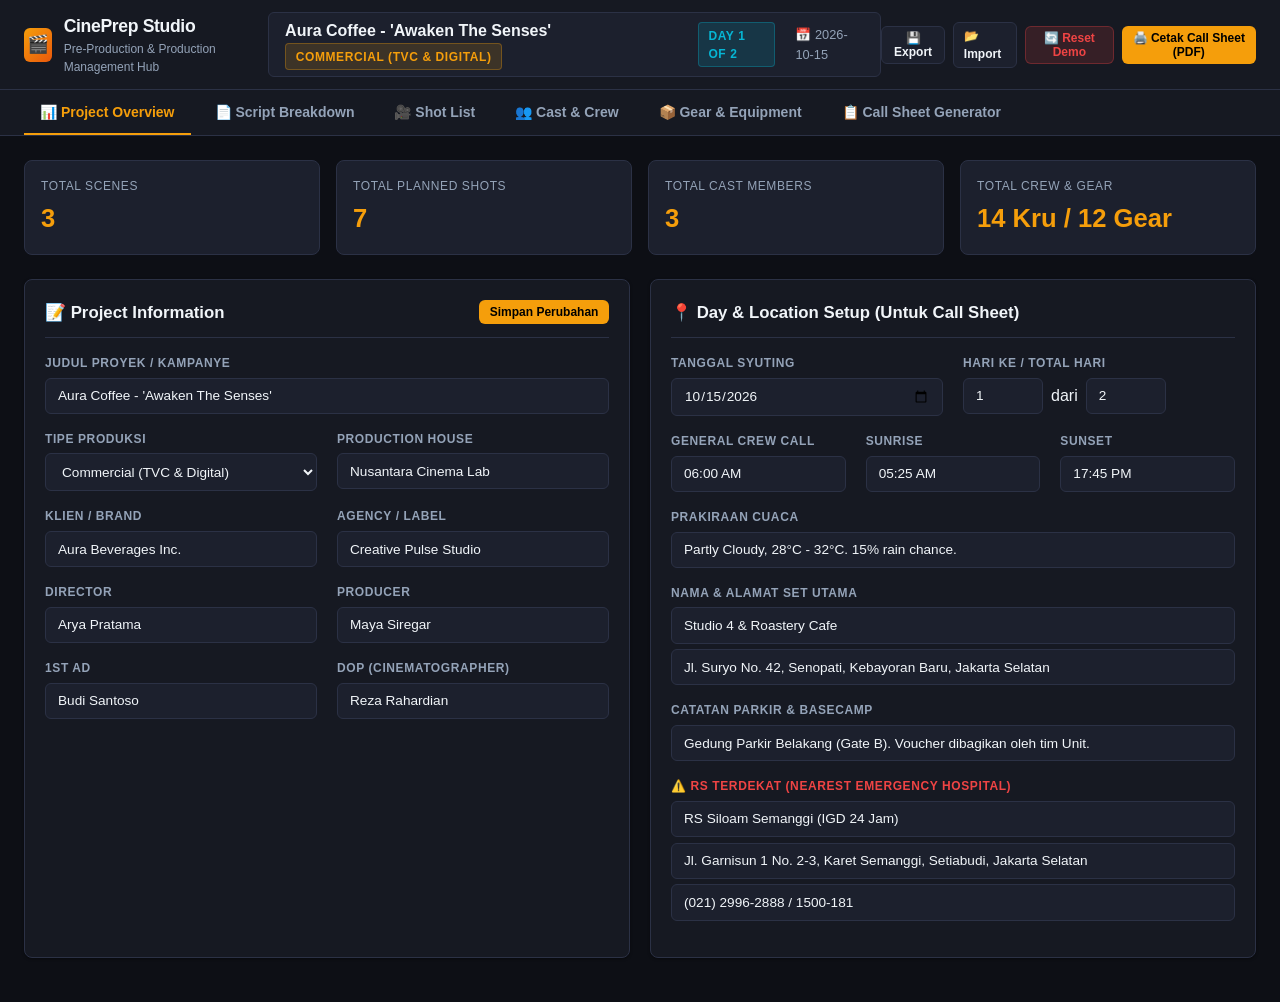
==== cineprep-standalone.html @ 5eb1eb22 "Initial commit CinePrep" ====
<!DOCTYPE html>
<html lang="id">
<head>
  <meta charset="UTF-8">
  <meta name="viewport" content="width=device-width, initial-scale=1.0">
  <title>CinePrep — Film, TVC & Video Production Prep Hub</title>
  <style>
/* CinePrep - Modern Film & Video Production Prep Stylesheet */
:root {
  --bg-primary: #0d0f15;
  --bg-secondary: #161922;
  --bg-card: #1c202d;
  --bg-hover: #262c3d;
  --border-color: #2b3145;
  --text-main: #f1f5f9;
  --text-muted: #94a3b8;
  --text-dim: #64748b;
  --accent-gold: #f59e0b;
  --accent-gold-hover: #d97706;
  --accent-cyan: #06b6d4;
  --accent-red: #ef4444;
  --accent-green: #10b981;
  --accent-blue: #3b82f6;
  --accent-purple: #8b5cf6;
  --shadow-sm: 0 1px 3px rgba(0,0,0,0.4);
  --shadow-md: 0 4px 12px rgba(0,0,0,0.5);
  --shadow-lg: 0 10px 25px rgba(0,0,0,0.6);
  --radius: 8px;
  --font-family: -apple-system, BlinkMacSystemFont, "Segoe UI", Roboto, Helvetica, Arial, sans-serif;
  --font-mono: "SFMono-Regular", Consolas, "Liberation Mono", Menlo, monospace;
}

* {
  box-sizing: border-box;
  margin: 0;
  padding: 0;
}

body {
  background-color: var(--bg-primary);
  color: var(--text-main);
  font-family: var(--font-family);
  line-height: 1.5;
  -webkit-font-smoothing: antialiased;
}

/* Header & Top Bar */
.top-nav {
  background: var(--bg-secondary);
  border-bottom: 1px solid var(--border-color);
  padding: 0.75rem 1.5rem;
  display: flex;
  align-items: center;
  justify-content: space-between;
  position: sticky;
  top: 0;
  z-index: 100;
}

.brand {
  display: flex;
  align-items: center;
  gap: 0.75rem;
}

.brand-icon {
  width: 34px;
  height: 34px;
  background: linear-gradient(135deg, var(--accent-gold), #ea580c);
  border-radius: 6px;
  display: flex;
  align-items: center;
  justify-content: center;
  font-weight: 800;
  color: #000;
  font-size: 1.1rem;
}

.brand-text h1 {
  font-size: 1.1rem;
  font-weight: 700;
  letter-spacing: -0.02em;
}

.brand-text p {
  font-size: 0.75rem;
  color: var(--text-muted);
}

.project-quick-info {
  display: flex;
  align-items: center;
  gap: 1.25rem;
  background: var(--bg-card);
  padding: 0.4rem 1rem;
  border-radius: 6px;
  border: 1px solid var(--border-color);
}

.badge {
  display: inline-flex;
  align-items: center;
  gap: 0.35rem;
  padding: 0.2rem 0.6rem;
  border-radius: 4px;
  font-size: 0.75rem;
  font-weight: 600;
  text-transform: uppercase;
  letter-spacing: 0.05em;
}

.badge-gold { background: rgba(245, 158, 11, 0.15); color: var(--accent-gold); border: 1px solid rgba(245, 158, 11, 0.3); }
.badge-cyan { background: rgba(6, 182, 212, 0.15); color: var(--accent-cyan); border: 1px solid rgba(6, 182, 212, 0.3); }
.badge-green { background: rgba(16, 185, 129, 0.15); color: var(--accent-green); border: 1px solid rgba(16, 185, 129, 0.3); }
.badge-purple { background: rgba(139, 92, 246, 0.15); color: var(--accent-purple); border: 1px solid rgba(139, 92, 246, 0.3); }
.badge-day { background: #3b82f6; color: #fff; }
.badge-night { background: #6366f1; color: #fff; }
.badge-int { background: #10b981; color: #fff; }
.badge-ext { background: #f59e0b; color: #000; }

.header-actions {
  display: flex;
  align-items: center;
  gap: 0.5rem;
}

/* Tabs Navigation */
.tabs-bar {
  background: var(--bg-secondary);
  border-bottom: 1px solid var(--border-color);
  padding: 0 1.5rem;
  display: flex;
  gap: 0.5rem;
  overflow-x: auto;
}

.tab-btn {
  background: transparent;
  color: var(--text-muted);
  border: none;
  padding: 0.85rem 1rem;
  font-size: 0.875rem;
  font-weight: 600;
  cursor: pointer;
  border-bottom: 2px solid transparent;
  transition: all 0.2s ease;
  white-space: nowrap;
  display: flex;
  align-items: center;
  gap: 0.4rem;
}

.tab-btn:hover {
  color: var(--text-main);
  background: rgba(255, 255, 255, 0.02);
}

.tab-btn.active {
  color: var(--accent-gold);
  border-bottom-color: var(--accent-gold);
}

/* Main Container */
.main-content {
  max-width: 1400px;
  margin: 1.5rem auto;
  padding: 0 1.5rem;
}

.tab-pane {
  display: none;
}

.tab-pane.active {
  display: block;
  animation: fadeIn 0.15s ease-in-out;
}

@keyframes fadeIn {
  from { opacity: 0; transform: translateY(3px); }
  to { opacity: 1; transform: translateY(0); }
}

/* Buttons */
.btn {
  display: inline-flex;
  align-items: center;
  gap: 0.4rem;
  padding: 0.5rem 0.9rem;
  font-size: 0.85rem;
  font-weight: 600;
  border-radius: 6px;
  cursor: pointer;
  border: 1px solid transparent;
  transition: all 0.15s ease;
  text-decoration: none;
}

.btn-primary {
  background: var(--accent-gold);
  color: #000;
}
.btn-primary:hover {
  background: var(--accent-gold-hover);
}

.btn-secondary {
  background: var(--bg-card);
  color: var(--text-main);
  border-color: var(--border-color);
}
.btn-secondary:hover {
  background: var(--bg-hover);
  border-color: var(--text-dim);
}

.btn-danger {
  background: rgba(239, 68, 68, 0.15);
  color: var(--accent-red);
  border-color: rgba(239, 68, 68, 0.3);
}
.btn-danger:hover {
  background: rgba(239, 68, 68, 0.25);
}

.btn-sm {
  padding: 0.25rem 0.6rem;
  font-size: 0.75rem;
}

/* Cards & Section Containers */
.card {
  background: var(--bg-secondary);
  border: 1px solid var(--border-color);
  border-radius: var(--radius);
  padding: 1.25rem;
  margin-bottom: 1.25rem;
  box-shadow: var(--shadow-sm);
}

.card-header {
  display: flex;
  align-items: center;
  justify-content: space-between;
  margin-bottom: 1rem;
  padding-bottom: 0.75rem;
  border-bottom: 1px solid var(--border-color);
}

.card-title {
  font-size: 1.05rem;
  font-weight: 700;
  display: flex;
  align-items: center;
  gap: 0.5rem;
}

/* Grid Layouts */
.grid-2 {
  display: grid;
  grid-template-columns: repeat(2, 1fr);
  gap: 1.25rem;
}

.grid-3 {
  display: grid;
  grid-template-columns: repeat(3, 1fr);
  gap: 1.25rem;
}

.grid-4 {
  display: grid;
  grid-template-columns: repeat(4, 1fr);
  gap: 1rem;
}

@media (max-width: 900px) {
  .grid-2, .grid-3, .grid-4 {
    grid-template-columns: 1fr;
  }
}

/* Stat Cards */
.stat-card {
  background: var(--bg-card);
  border: 1px solid var(--border-color);
  border-radius: var(--radius);
  padding: 1rem;
  display: flex;
  flex-direction: column;
}

.stat-label {
  font-size: 0.75rem;
  color: var(--text-muted);
  text-transform: uppercase;
  letter-spacing: 0.05em;
  margin-bottom: 0.25rem;
}

.stat-value {
  font-size: 1.6rem;
  font-weight: 800;
  color: var(--accent-gold);
}

/* Tables */
.table-responsive {
  width: 100%;
  overflow-x: auto;
}

.data-table {
  width: 100%;
  border-collapse: collapse;
  font-size: 0.85rem;
  text-align: left;
}

.data-table th {
  background: var(--bg-card);
  color: var(--text-muted);
  font-weight: 600;
  text-transform: uppercase;
  font-size: 0.7rem;
  letter-spacing: 0.05em;
  padding: 0.75rem 0.85rem;
  border-bottom: 1px solid var(--border-color);
}

.data-table td {
  padding: 0.75rem 0.85rem;
  border-bottom: 1px solid var(--border-color);
  vertical-align: middle;
}

.data-table tr:hover td {
  background: var(--bg-hover);
}

/* Script Breakdown Scene Cards */
.scene-card {
  background: var(--bg-card);
  border: 1px solid var(--border-color);
  border-radius: var(--radius);
  margin-bottom: 1rem;
  overflow: hidden;
  transition: border-color 0.2s;
}

.scene-card:hover {
  border-color: var(--accent-gold);
}

.scene-header {
  background: rgba(0, 0, 0, 0.25);
  padding: 0.85rem 1rem;
  display: flex;
  align-items: center;
  justify-content: space-between;
  border-bottom: 1px solid var(--border-color);
}

.scene-title-wrap {
  display: flex;
  align-items: center;
  gap: 0.75rem;
}

.scene-num {
  background: var(--accent-gold);
  color: #000;
  font-weight: 800;
  padding: 0.2rem 0.6rem;
  border-radius: 4px;
  font-size: 0.85rem;
}

.scene-slugline {
  font-family: var(--font-mono);
  font-weight: 700;
  font-size: 0.95rem;
  letter-spacing: 0.03em;
}

.scene-body {
  padding: 1rem;
}

.scene-synopsis {
  color: var(--text-main);
  margin-bottom: 1rem;
  font-size: 0.9rem;
}

.breakdown-tags-grid {
  display: grid;
  grid-template-columns: repeat(auto-fit, minmax(180px, 1fr));
  gap: 0.75rem;
  background: var(--bg-secondary);
  padding: 0.75rem;
  border-radius: 6px;
}

.tag-group h4 {
  font-size: 0.7rem;
  text-transform: uppercase;
  color: var(--text-dim);
  margin-bottom: 0.35rem;
}

.pill-container {
  display: flex;
  flex-wrap: wrap;
  gap: 0.3rem;
}

.pill {
  font-size: 0.75rem;
  padding: 0.15rem 0.5rem;
  border-radius: 12px;
  background: var(--bg-hover);
  color: var(--text-main);
  border: 1px solid var(--border-color);
}

/* Forms & Inputs */
.form-group {
  margin-bottom: 1rem;
}

.form-label {
  display: block;
  font-size: 0.75rem;
  font-weight: 600;
  text-transform: uppercase;
  letter-spacing: 0.05em;
  color: var(--text-muted);
  margin-bottom: 0.35rem;
}

.form-input, .form-select, .form-textarea {
  width: 100%;
  background: var(--bg-card);
  border: 1px solid var(--border-color);
  color: var(--text-main);
  padding: 0.6rem 0.75rem;
  border-radius: 6px;
  font-size: 0.85rem;
  font-family: inherit;
  transition: border-color 0.15s;
}

.form-input:focus, .form-select:focus, .form-textarea:focus {
  outline: none;
  border-color: var(--accent-gold);
}

/* Modals */
.modal-overlay {
  position: fixed;
  top: 0;
  left: 0;
  right: 0;
  bottom: 0;
  background: rgba(0, 0, 0, 0.75);
  backdrop-filter: blur(4px);
  display: flex;
  align-items: center;
  justify-content: center;
  z-index: 200;
  opacity: 0;
  pointer-events: none;
  transition: opacity 0.2s ease;
}

.modal-overlay.open {
  opacity: 1;
  pointer-events: auto;
}

.modal {
  background: var(--bg-secondary);
  border: 1px solid var(--border-color);
  border-radius: var(--radius);
  width: 90%;
  max-width: 650px;
  max-height: 90vh;
  overflow-y: auto;
  box-shadow: var(--shadow-lg);
  padding: 1.5rem;
}

.modal-header {
  display: flex;
  justify-content: space-between;
  align-items: center;
  margin-bottom: 1.25rem;
  padding-bottom: 0.75rem;
  border-bottom: 1px solid var(--border-color);
}

.modal-close {
  background: transparent;
  border: none;
  color: var(--text-muted);
  font-size: 1.25rem;
  cursor: pointer;
}

/* Call Sheet Document Specific Styling (Industry Standard Look) */
.callsheet-doc-container {
  background: #ffffff;
  color: #111827;
  border-radius: 4px;
  box-shadow: 0 4px 20px rgba(0,0,0,0.4);
  max-width: 960px;
  margin: 0 auto;
  padding: 2rem;
  font-family: Arial, Helvetica, sans-serif;
  font-size: 12px;
  line-height: 1.35;
}

.cs-header {
  border-bottom: 3px solid #111827;
  padding-bottom: 0.75rem;
  margin-bottom: 1rem;
}

.cs-title-bar {
  display: flex;
  justify-content: space-between;
  align-items: flex-start;
  margin-bottom: 0.5rem;
}

.cs-main-title {
  font-size: 20px;
  font-weight: 900;
  text-transform: uppercase;
  letter-spacing: -0.01em;
}

.cs-badge-day {
  background: #111827;
  color: #ffffff;
  padding: 4px 10px;
  font-size: 13px;
  font-weight: 800;
  text-transform: uppercase;
}

.cs-sub-bar {
  display: flex;
  justify-content: space-between;
  font-size: 12px;
  font-weight: bold;
}

.cs-info-grid {
  display: grid;
  grid-template-columns: 2fr 1fr;
  gap: 10px;
  margin-bottom: 1rem;
}

.cs-box {
  border: 1px solid #9ca3af;
  padding: 8px 10px;
  background: #f9fafb;
}

.cs-box-title {
  font-size: 10px;
  font-weight: 800;
  text-transform: uppercase;
  color: #4b5563;
  margin-bottom: 4px;
  border-bottom: 1px solid #e5e7eb;
  padding-bottom: 2px;
}

.cs-hospital-box {
  background: #fef2f2;
  border: 2px solid #ef4444;
}

.cs-hospital-title {
  color: #dc2626;
  font-weight: 900;
}

.cs-table {
  width: 100%;
  border-collapse: collapse;
  margin-bottom: 1rem;
  font-size: 11px;
}

.cs-table th {
  background: #1f2937;
  color: #ffffff;
  text-align: left;
  padding: 5px 8px;
  font-weight: bold;
  font-size: 10px;
  text-transform: uppercase;
}

.cs-table td {
  padding: 6px 8px;
  border-bottom: 1px solid #e5e7eb;
  vertical-align: middle;
}

.cs-table tr:nth-child(even) td {
  background: #f9fafb;
}

.cs-dept-notes-grid {
  display: grid;
  grid-template-columns: repeat(2, 1fr);
  gap: 8px;
  margin-bottom: 1rem;
}

.cs-footer {
  border-top: 2px solid #111827;
  padding-top: 8px;
  display: flex;
  justify-content: space-between;
  font-size: 10px;
  color: #4b5563;
}

/* Print Rules - Standard Call Sheet 1-2 Pages Print Export */
@media print {
  body {
    background: #ffffff !important;
    color: #000000 !important;
  }

  .top-nav, .tabs-bar, .header-actions, .no-print, .btn, .modal-overlay {
    display: none !important;
  }

  .main-content {
    max-width: 100% !important;
    margin: 0 !important;
    padding: 0 !important;
  }

  .tab-pane {
    display: none !important;
  }

  #tab-callsheet {
    display: block !important;
  }

  .callsheet-doc-container {
    box-shadow: none !important;
    padding: 0 !important;
    max-width: 100% !important;
    width: 100% !important;
  }

  .cs-table th {
    background: #111827 !important;
    color: #fff !important;
    -webkit-print-color-adjust: exact;
    print-color-adjust: exact;
  }

  .cs-box {
    border: 1px solid #333 !important;
  }

  .cs-hospital-box {
    border: 2px solid #b91c1c !important;
    background: #fff5f5 !important;
    -webkit-print-color-adjust: exact;
    print-color-adjust: exact;
  }

  @page {
    size: A4 portrait;
    margin: 10mm;
  }
}

</style>
</head>
<body>

  <!-- Top Navigation -->
  <header class="top-nav">
    <div class="brand">
      <div class="brand-icon">🎬</div>
      <div class="brand-text">
        <h1 id="nav-brand-title">CinePrep Studio</h1>
        <p>Pre-Production & Production Management Hub</p>
      </div>
    </div>

    <div class="project-quick-info">
      <div>
        <strong id="top-project-title">Loading...</strong>
        <span class="badge badge-gold" id="top-project-type">TVC</span>
      </div>
      <div class="badge badge-cyan" id="top-day-badge">Day 1 of 2</div>
      <div style="font-size: 0.8rem; color: var(--text-muted);">
        📅 <span id="top-shoot-date">2026-10-15</span>
      </div>
    </div>

    <div class="header-actions no-print">
      <button class="btn btn-secondary btn-sm" onclick="app.exportProjectJSON()" title="Export JSON Project">💾 Export</button>
      <label class="btn btn-secondary btn-sm" style="margin:0; cursor:pointer;" title="Import JSON Project">
        📂 Import <input type="file" id="import-json-input" accept=".json" style="display:none" onchange="app.importProjectJSON(event)">
      </label>
      <button class="btn btn-danger btn-sm" onclick="app.resetToDemoData()" title="Reset ke Demo Project">🔄 Reset Demo</button>
      <button class="btn btn-primary btn-sm" onclick="app.printCallSheet()">🖨️ Cetak Call Sheet (PDF)</button>
    </div>
  </header>

  <!-- Navigation Tabs -->
  <nav class="tabs-bar no-print">
    <button class="tab-btn active" data-tab="tab-overview">📊 Project Overview</button>
    <button class="tab-btn" data-tab="tab-breakdown">📄 Script Breakdown</button>
    <button class="tab-btn" data-tab="tab-shotlist">🎥 Shot List</button>
    <button class="tab-btn" data-tab="tab-roster">👥 Cast & Crew</button>
    <button class="tab-btn" data-tab="tab-equipment">📦 Gear & Equipment</button>
    <button class="tab-btn" data-tab="tab-callsheet">📋 Call Sheet Generator</button>
  </nav>

  <!-- Main Content Areas -->
  <main class="main-content">

    <!-- TAB 1: OVERVIEW & PROJECT SETUP -->
    <section id="tab-overview" class="tab-pane active">
      <div class="grid-4" style="margin-bottom: 1.5rem;">
        <div class="stat-card">
          <span class="stat-label">Total Scenes</span>
          <span class="stat-value" id="stat-total-scenes">0</span>
        </div>
        <div class="stat-card">
          <span class="stat-label">Total Planned Shots</span>
          <span class="stat-value" id="stat-total-shots">0</span>
        </div>
        <div class="stat-card">
          <span class="stat-label">Total Cast Members</span>
          <span class="stat-value" id="stat-total-cast">0</span>
        </div>
        <div class="stat-card">
          <span class="stat-label">Total Crew & Gear</span>
          <span class="stat-value" id="stat-total-crew-gear">0</span>
        </div>
      </div>

      <div class="grid-2">
        <!-- Project Info Form -->
        <div class="card">
          <div class="card-header">
            <h2 class="card-title">📝 Project Information</h2>
            <button class="btn btn-primary btn-sm" onclick="app.saveProjectDetails()">Simpan Perubahan</button>
          </div>
          <form id="project-form" onsubmit="event.preventDefault(); app.saveProjectDetails();">
            <div class="form-group">
              <label class="form-label">Judul Proyek / Kampanye</label>
              <input type="text" class="form-input" id="inp-title" required>
            </div>
            <div class="grid-2">
              <div class="form-group">
                <label class="form-label">Tipe Produksi</label>
                <select class="form-select" id="inp-type">
                  <option value="Commercial (TVC & Digital)">Commercial (TVC & Digital)</option>
                  <option value="Music Video (MV)">Music Video (MV)</option>
                  <option value="Short Film / Feature">Short Film / Feature</option>
                  <option value="Brand Documentary">Brand Documentary</option>
                  <option value="Corporate / Company Profile">Corporate / Company Profile</option>
                </select>
              </div>
              <div class="form-group">
                <label class="form-label">Production House</label>
                <input type="text" class="form-input" id="inp-production-co">
              </div>
            </div>
            <div class="grid-2">
              <div class="form-group">
                <label class="form-label">Klien / Brand</label>
                <input type="text" class="form-input" id="inp-client">
              </div>
              <div class="form-group">
                <label class="form-label">Agency / Label</label>
                <input type="text" class="form-input" id="inp-agency">
              </div>
            </div>
            <div class="grid-2">
              <div class="form-group">
                <label class="form-label">Director</label>
                <input type="text" class="form-input" id="inp-director">
              </div>
              <div class="form-group">
                <label class="form-label">Producer</label>
                <input type="text" class="form-input" id="inp-producer">
              </div>
            </div>
            <div class="grid-2">
              <div class="form-group">
                <label class="form-label">1st AD</label>
                <input type="text" class="form-input" id="inp-first-ad">
              </div>
              <div class="form-group">
                <label class="form-label">DoP (Cinematographer)</label>
                <input type="text" class="form-input" id="inp-dop">
              </div>
            </div>
          </form>
        </div>

        <!-- Shooting Day & Location Parameters -->
        <div class="card">
          <div class="card-header">
            <h2 class="card-title">📍 Day & Location Setup (Untuk Call Sheet)</h2>
          </div>
          <div class="grid-2">
            <div class="form-group">
              <label class="form-label">Tanggal Syuting</label>
              <input type="date" class="form-input" id="inp-shoot-date">
            </div>
            <div class="form-group">
              <label class="form-label">Hari ke / Total Hari</label>
              <div style="display:flex; gap:0.5rem; align-items:center;">
                <input type="number" class="form-input" id="inp-current-day" min="1" style="width: 80px;">
                <span>dari</span>
                <input type="number" class="form-input" id="inp-total-days" min="1" style="width: 80px;">
              </div>
            </div>
          </div>
          <div class="grid-3">
            <div class="form-group">
              <label class="form-label">General Crew Call</label>
              <input type="text" class="form-input" id="inp-general-call" placeholder="06:00 AM">
            </div>
            <div class="form-group">
              <label class="form-label">Sunrise</label>
              <input type="text" class="form-input" id="inp-sunrise" placeholder="05:30 AM">
            </div>
            <div class="form-group">
              <label class="form-label">Sunset</label>
              <input type="text" class="form-input" id="inp-sunset" placeholder="17:45 PM">
            </div>
          </div>
          <div class="form-group">
            <label class="form-label">Prakiraan Cuaca</label>
            <input type="text" class="form-input" id="inp-weather" placeholder="Cerah Berawan, 29°C">
          </div>
          <div class="form-group">
            <label class="form-label">Nama & Alamat Set Utama</label>
            <input type="text" class="form-input" id="inp-location-name" placeholder="Nama Studio/Lokasi">
            <input type="text" class="form-input" id="inp-location-address" placeholder="Alamat lengkap lokasi" style="margin-top:0.35rem;">
          </div>
          <div class="form-group">
            <label class="form-label">Catatan Parkir & Basecamp</label>
            <input type="text" class="form-input" id="inp-parking-notes">
          </div>
          <div class="form-group">
            <label class="form-label" style="color:var(--accent-red)">⚠️ RS Terdekat (Nearest Emergency Hospital)</label>
            <input type="text" class="form-input" id="inp-hospital-name" placeholder="Nama RS">
            <input type="text" class="form-input" id="inp-hospital-address" placeholder="Alamat RS" style="margin-top:0.35rem;">
            <input type="text" class="form-input" id="inp-hospital-phone" placeholder="No Telp Darurat IGD" style="margin-top:0.35rem;">
          </div>
        </div>
      </div>
    </section>

    <!-- TAB 2: SCRIPT BREAKDOWN -->
    <section id="tab-breakdown" class="tab-pane">
      <div class="card">
        <div class="card-header">
          <div>
            <h2 class="card-title">📄 Breakdown Adegan (Scene Breakdown)</h2>
            <p style="font-size:0.8rem; color:var(--text-muted);">Membedah naskah menjadi elemen produksi: Karakter, Properti, Wardrobe, dan Efek/Lighting.</p>
          </div>
          <button class="btn btn-primary btn-sm" onclick="app.openAddSceneModal()">+ Tambah Adegan</button>
        </div>
        <div id="scenes-list-container">
          <!-- Rendered via JS -->
        </div>
      </div>
    </section>

    <!-- TAB 3: SHOT LIST PLANNER -->
    <section id="tab-shotlist" class="tab-pane">
      <div class="card">
        <div class="card-header">
          <div>
            <h2 class="card-title">🎥 Shot List Planner</h2>
            <p style="font-size:0.8rem; color:var(--text-muted);">Daftar rencana pengambilan gambar, pergerakan kamera, lensa, dan status di set.</p>
          </div>
          <div style="display:flex; gap:0.5rem; align-items:center;">
            <select class="form-select" id="filter-shot-scene" onchange="app.renderShotList()" style="width: auto;">
              <option value="ALL">Semua Adegan</option>
            </select>
            <button class="btn btn-primary btn-sm" onclick="app.openAddShotModal()">+ Tambah Shot</button>
          </div>
        </div>
        <div class="table-responsive">
          <table class="data-table">
            <thead>
              <tr>
                <th style="width:60px;">Status</th>
                <th style="width:70px;">Shot #</th>
                <th style="width:90px;">Scene #</th>
                <th>Shot Size & Type</th>
                <th>Camera Movement</th>
                <th>Lens / Gear</th>
                <th>FPS</th>
                <th>Deskripsi Shot & Framing</th>
                <th style="width:80px;">Aksi</th>
              </tr>
            </thead>
            <tbody id="shot-list-table-body">
              <!-- Rendered via JS -->
            </tbody>
          </table>
        </div>
      </div>
    </section>

    <!-- TAB 4: CAST & CREW ROSTER -->
    <section id="tab-roster" class="tab-pane">
      <div class="grid-2">
        <!-- Cast Roster -->
        <div class="card">
          <div class="card-header">
            <div>
              <h2 class="card-title">🎭 Cast & Talent Roster</h2>
              <p style="font-size:0.75rem; color:var(--text-muted);">Pemain utama, pemeran pendukung, dan jadwal panggilan (*call time*).</p>
            </div>
            <button class="btn btn-primary btn-sm" onclick="app.openAddCastModal()">+ Tambah Cast</button>
          </div>
          <div class="table-responsive">
            <table class="data-table">
              <thead>
                <tr>
                  <th>#</th>
                  <th>Karakter / Peran</th>
                  <th>Nama Aktor</th>
                  <th>Call Time</th>
                  <th>H&MU</th>
                  <th>On Set</th>
                  <th>Aksi</th>
                </tr>
              </thead>
              <tbody id="cast-table-body">
                <!-- Rendered via JS -->
              </tbody>
            </table>
          </div>
        </div>

        <!-- Crew Roster -->
        <div class="card">
          <div class="card-header">
            <div>
              <h2 class="card-title">🎬 Crew Roster (Departemen)</h2>
              <p style="font-size:0.75rem; color:var(--text-muted);">Daftar tim teknis per divisi dan waktu standby.</p>
            </div>
            <button class="btn btn-primary btn-sm" onclick="app.openAddCrewModal()">+ Tambah Kru</button>
          </div>
          <div class="table-responsive">
            <table class="data-table">
              <thead>
                <tr>
                  <th>Departemen</th>
                  <th>Posisi / Role</th>
                  <th>Nama</th>
                  <th>Kontak</th>
                  <th>Call</th>
                  <th>Aksi</th>
                </tr>
              </thead>
              <tbody id="crew-table-body">
                <!-- Rendered via JS -->
              </tbody>
            </table>
          </div>
        </div>
      </div>
    </section>

    <!-- TAB 5: GEAR & EQUIPMENT -->
    <section id="tab-equipment" class="tab-pane">
      <div class="card">
        <div class="card-header">
          <div>
            <h2 class="card-title">📦 Equipment & Rental Checklist</h2>
            <p style="font-size:0.8rem; color:var(--text-muted);">Memastikan kamera, lensa, lighting, sound, dan genset siap sebelum syuting dan tidak tertinggal saat loading-out.</p>
          </div>
          <button class="btn btn-primary btn-sm" onclick="app.openAddEquipmentModal()">+ Tambah Peralatan</button>
        </div>
        <div class="table-responsive">
          <table class="data-table">
            <thead>
              <tr>
                <th style="width: 140px;">Kategori</th>
                <th>Nama Alat & Spesifikasi</th>
                <th style="width: 90px;">Jumlah</th>
                <th style="width: 160px;">Sumber (Rental/In-House)</th>
                <th style="width: 130px;">Status</th>
                <th style="width: 80px;">Aksi</th>
              </tr>
            </thead>
            <tbody id="equipment-table-body">
              <!-- Rendered via JS -->
            </tbody>
          </table>
        </div>
      </div>
    </section>

    <!-- TAB 6: CALL SHEET GENERATOR -->
    <section id="tab-callsheet" class="tab-pane">
      <div class="no-print" style="margin-bottom: 1rem; display: flex; justify-content: space-between; align-items: center;">
        <div>
          <h2 style="font-size: 1.2rem; font-weight: 700;">📋 Lembar Call Sheet Resmi Harian</h2>
          <p style="font-size: 0.85rem; color: var(--text-muted);">Tampilan dokumen standar industri yang siap dicetak atau disimpan ke PDF.</p>
        </div>
        <button class="btn btn-primary" onclick="app.printCallSheet()">🖨️ Cetak / Download PDF</button>
      </div>

      <!-- Call Sheet Document Container -->
      <div class="callsheet-doc-container" id="printable-callsheet">
        <!-- Rendered dynamically by app.renderCallSheet() -->
      </div>
    </section>

  </main>

  <!-- MODAL: ADD / EDIT SCENE -->
  <div class="modal-overlay" id="modal-scene">
    <div class="modal">
      <div class="modal-header">
        <h3 class="modal-title" id="modal-scene-title">Tambah Adegan (Scene)</h3>
        <button class="modal-close" onclick="app.closeModal('modal-scene')">&times;</button>
      </div>
      <form id="form-scene" onsubmit="event.preventDefault(); app.saveSceneForm();">
        <input type="hidden" id="scene-form-id">
        <div class="grid-3">
          <div class="form-group">
            <label class="form-label">Scene #</label>
            <input type="text" class="form-input" id="sf-num" required placeholder="Contoh: 1, 2A">
          </div>
          <div class="form-group">
            <label class="form-label">Setting</label>
            <select class="form-select" id="sf-setting">
              <option value="INT">INT (Interior)</option>
              <option value="EXT">EXT (Eksterior)</option>
              <option value="INT/EXT">INT/EXT</option>
            </select>
          </div>
          <div class="form-group">
            <label class="form-label">Waktu</label>
            <select class="form-select" id="sf-time">
              <option value="MORNING">MORNING (Pagi)</option>
              <option value="DAY">DAY (Siang)</option>
              <option value="AFTERNOON">AFTERNOON (Sore)</option>
              <option value="NIGHT">NIGHT (Malam)</option>
              <option value="GOLDEN HOUR">GOLDEN HOUR</option>
            </select>
          </div>
        </div>
        <div class="grid-2">
          <div class="form-group">
            <label class="form-label">Nama Lokasi Set</label>
            <input type="text" class="form-input" id="sf-location" required placeholder="Contoh: Roastery Cafe Bar">
          </div>
          <div class="form-group">
            <label class="form-label">Panjang Halaman Script</label>
            <input type="text" class="form-input" id="sf-pages" placeholder="Contoh: 1 2/8 pages">
          </div>
        </div>
        <div class="form-group">
          <label class="form-label">Deskripsi / Sinopsis Adegan</label>
          <textarea class="form-textarea" id="sf-synopsis" rows="2" placeholder="Apa yang terjadi di adegan ini?"></textarea>
        </div>
        <div class="grid-2">
          <div class="form-group">
            <label class="form-label">Karakter / Cast Terlibat (Pisahkan dengan koma)</label>
            <input type="text" class="form-input" id="sf-cast" placeholder="Sarah, Barista, Extras">
          </div>
          <div class="form-group">
            <label class="form-label">Properti Khusus (Props)</label>
            <input type="text" class="form-input" id="sf-props" placeholder="V60, Cup, Koper">
          </div>
        </div>
        <div class="grid-2">
          <div class="form-group">
            <label class="form-label">Wardrobe / Kostum</label>
            <input type="text" class="form-input" id="sf-wardrobe" placeholder="Apron kulit, blazer abu">
          </div>
          <div class="form-group">
            <label class="form-label">Special FX / Lighting / Grip Note</label>
            <input type="text" class="form-input" id="sf-fx" placeholder="Hazer smoke, Tracking gimbal">
          </div>
        </div>
        <div style="text-align: right; margin-top: 1rem;">
          <button type="button" class="btn btn-secondary" onclick="app.closeModal('modal-scene')">Batal</button>
          <button type="submit" class="btn btn-primary">Simpan Adegan</button>
        </div>
      </form>
    </div>
  </div>

  <!-- MODAL: ADD / EDIT SHOT -->
  <div class="modal-overlay" id="modal-shot">
    <div class="modal">
      <div class="modal-header">
        <h3 class="modal-title" id="modal-shot-title">Tambah Shot</h3>
        <button class="modal-close" onclick="app.closeModal('modal-shot')">&times;</button>
      </div>
      <form id="form-shot" onsubmit="event.preventDefault(); app.saveShotForm();">
        <input type="hidden" id="shot-form-id">
        <div class="grid-2">
          <div class="form-group">
            <label class="form-label">Pilih Adegan (Scene)</label>
            <select class="form-select" id="sht-scene-id" required>
              <!-- Filled via JS -->
            </select>
          </div>
          <div class="form-group">
            <label class="form-label">Nomor Shot</label>
            <input type="text" class="form-input" id="sht-num" required placeholder="Contoh: 1A, 2B">
          </div>
        </div>
        <div class="grid-3">
          <div class="form-group">
            <label class="form-label">Shot Size</label>
            <select class="form-select" id="sht-size">
              <option value="Wide Shot (WS)">Wide Shot (WS)</option>
              <option value="Medium Shot (MS)">Medium Shot (MS)</option>
              <option value="Medium Close-Up (MCU)">Medium Close-Up (MCU)</option>
              <option value="Close-Up (CU)">Close-Up (CU)</option>
              <option value="Extreme Close-Up (ECU)">Extreme Close-Up (ECU)</option>
              <option value="Over-the-Shoulder (OTS)">Over-the-Shoulder (OTS)</option>
              <option value="Point of View (POV)">Point of View (POV)</option>
            </select>
          </div>
          <div class="form-group">
            <label class="form-label">Camera Angle</label>
            <select class="form-select" id="sht-angle">
              <option value="Eye Level">Eye Level</option>
              <option value="Low Angle">Low Angle</option>
              <option value="High Angle">High Angle</option>
              <option value="Dutch Angle">Dutch Angle / Canted</option>
              <option value="Birds Eye / Overhead">Birds Eye / Overhead</option>
            </select>
          </div>
          <div class="form-group">
            <label class="form-label">Movement</label>
            <input type="text" class="form-input" id="sht-movement" placeholder="Static, Pan, Tracking, Gimbal">
          </div>
        </div>
        <div class="grid-2">
          <div class="form-group">
            <label class="form-label">Lensa / Filter</label>
            <input type="text" class="form-input" id="sht-lens" placeholder="Contoh: 35mm f/1.8, 100mm Macro">
          </div>
          <div class="form-group">
            <label class="form-label">Frame Rate (FPS)</label>
            <select class="form-select" id="sht-fps">
              <option value="24 fps">24 fps (Standard Cinema)</option>
              <option value="25 fps">25 fps (PAL)</option>
              <option value="48 fps">48 fps (Slow Motion)</option>
              <option value="60 fps">60 fps (Smooth Slow-Mo)</option>
              <option value="120 fps">120 fps (Ultra Slow-Mo)</option>
            </select>
          </div>
        </div>
        <div class="form-group">
          <label class="form-label">Deskripsi Visual & Framing</label>
          <textarea class="form-textarea" id="sht-desc" rows="2" placeholder="Komposisi gambar, aksi karakter, atau arahan kamera..."></textarea>
        </div>
        <div style="text-align: right; margin-top: 1rem;">
          <button type="button" class="btn btn-secondary" onclick="app.closeModal('modal-shot')">Batal</button>
          <button type="submit" class="btn btn-primary">Simpan Shot</button>
        </div>
      </form>
    </div>
  </div>

  <!-- MODAL: ADD / EDIT CAST -->
  <div class="modal-overlay" id="modal-cast">
    <div class="modal">
      <div class="modal-header">
        <h3 class="modal-title">Tambah Cast / Pemain</h3>
        <button class="modal-close" onclick="app.closeModal('modal-cast')">&times;</button>
      </div>
      <form id="form-cast" onsubmit="event.preventDefault(); app.saveCastForm();">
        <input type="hidden" id="cast-form-id">
        <div class="grid-2">
          <div class="form-group">
            <label class="form-label">Nama Karakter</label>
            <input type="text" class="form-input" id="cst-character" required placeholder="Contoh: Sarah (Hero)">
          </div>
          <div class="form-group">
            <label class="form-label">Nama Aktor</label>
            <input type="text" class="form-input" id="cst-actor" required placeholder="Nama asli aktor">
          </div>
        </div>
        <div class="grid-2">
          <div class="form-group">
            <label class="form-label">Role / Tipe</label>
            <input type="text" class="form-input" id="cst-role" placeholder="Lead Talent, Supporting, Extra">
          </div>
          <div class="form-group">
            <label class="form-label">No. Telepon / WhatsApp</label>
            <input type="text" class="form-input" id="cst-phone" placeholder="+62 811...">
          </div>
        </div>
        <div class="grid-3">
          <div class="form-group">
            <label class="form-label">Pickup Time</label>
            <input type="text" class="form-input" id="cst-pickup" placeholder="06:30 AM">
          </div>
          <div class="form-group">
            <label class="form-label">H&MU Call</label>
            <input type="text" class="form-input" id="cst-hmu" placeholder="07:00 AM">
          </div>
          <div class="form-group">
            <label class="form-label">On Set Call</label>
            <input type="text" class="form-input" id="cst-onset" placeholder="08:00 AM">
          </div>
        </div>
        <div class="form-group">
          <label class="form-label">Catatan Tambahan (Diet, Kostum)</label>
          <input type="text" class="form-input" id="cst-notes">
        </div>
        <div style="text-align: right; margin-top: 1rem;">
          <button type="button" class="btn btn-secondary" onclick="app.closeModal('modal-cast')">Batal</button>
          <button type="submit" class="btn btn-primary">Simpan Cast</button>
        </div>
      </form>
    </div>
  </div>

  <!-- MODAL: ADD / EDIT CREW -->
  <div class="modal-overlay" id="modal-crew">
    <div class="modal">
      <div class="modal-header">
        <h3 class="modal-title">Tambah Kru Produksi</h3>
        <button class="modal-close" onclick="app.closeModal('modal-crew')">&times;</button>
      </div>
      <form id="form-crew" onsubmit="event.preventDefault(); app.saveCrewForm();">
        <input type="hidden" id="crew-form-id">
        <div class="grid-2">
          <div class="form-group">
            <label class="form-label">Departemen</label>
            <select class="form-select" id="crw-dept">
              <option value="Direction">Direction</option>
              <option value="Production">Production</option>
              <option value="Camera">Camera</option>
              <option value="Lighting & Grip">Lighting & Grip</option>
              <option value="Sound">Sound</option>
              <option value="Art Department">Art Department</option>
              <option value="Wardrobe & MUA">Wardrobe & MUA</option>
              <option value="Post-Production / DIT">Post-Production / DIT</option>
              <option value="Logistics & Catering">Logistics & Catering</option>
            </select>
          </div>
          <div class="form-group">
            <label class="form-label">Posisi / Role</label>
            <input type="text" class="form-input" id="crw-role" required placeholder="DoP, 1st AC, Gaffer, etc.">
          </div>
        </div>
        <div class="grid-3">
          <div class="form-group">
            <label class="form-label">Nama Kru</label>
            <input type="text" class="form-input" id="crw-name" required placeholder="Nama lengkap">
          </div>
          <div class="form-group">
            <label class="form-label">No. Telepon / WhatsApp</label>
            <input type="text" class="form-input" id="crw-phone" placeholder="+62 811...">
          </div>
          <div class="form-group">
            <label class="form-label">Call Time</label>
            <input type="text" class="form-input" id="crw-call" placeholder="06:00 AM">
          </div>
        </div>
        <div style="text-align: right; margin-top: 1rem;">
          <button type="button" class="btn btn-secondary" onclick="app.closeModal('modal-crew')">Batal</button>
          <button type="submit" class="btn btn-primary">Simpan Kru</button>
        </div>
      </form>
    </div>
  </div>

  <!-- MODAL: ADD / EDIT EQUIPMENT -->
  <div class="modal-overlay" id="modal-equipment">
    <div class="modal">
      <div class="modal-header">
        <h3 class="modal-title">Tambah Peralatan (Gear)</h3>
        <button class="modal-close" onclick="app.closeModal('modal-equipment')">&times;</button>
      </div>
      <form id="form-equipment" onsubmit="event.preventDefault(); app.saveEquipmentForm();">
        <input type="hidden" id="eq-form-id">
        <div class="grid-2">
          <div class="form-group">
            <label class="form-label">Kategori</label>
            <select class="form-select" id="eqf-category">
              <option value="Camera">Camera Body & Support</option>
              <option value="Lenses">Lenses & Filters</option>
              <option value="Lighting">Lighting & Electric</option>
              <option value="Grip & Support">Grip & Rigs</option>
              <option value="Sound">Audio & Wireless</option>
              <option value="Power & Utility">Power, Genset & Cables</option>
              <option value="Monitoring / DIT">Monitoring / Video Village</option>
            </select>
          </div>
          <div class="form-group">
            <label class="form-label">Nama Barang & Spesifikasi</label>
            <input type="text" class="form-input" id="eqf-name" required placeholder="Contoh: ARRI Alexa Mini LF">
          </div>
        </div>
        <div class="grid-3">
          <div class="form-group">
            <label class="form-label">Jumlah / Satuan</label>
            <input type="text" class="form-input" id="eqf-qty" placeholder="1 set, 2 units">
          </div>
          <div class="form-group">
            <label class="form-label">Sumber Alat</label>
            <input type="text" class="form-input" id="eqf-source" placeholder="Rental / In-House / Owner">
          </div>
          <div class="form-group">
            <label class="form-label">Status Checklist</label>
            <select class="form-select" id="eqf-status">
              <option value="Checked / Ready">Checked / Ready</option>
              <option value="To Be Picked Up">To Be Picked Up</option>
              <option value="Loaded on Van">Loaded on Van</option>
            </select>
          </div>
        </div>
        <div style="text-align: right; margin-top: 1rem;">
          <button type="button" class="btn btn-secondary" onclick="app.closeModal('modal-equipment')">Batal</button>
          <button type="submit" class="btn btn-primary">Simpan Alat</button>
        </div>
      </form>
    </div>
  </div>

  <!-- Scripts -->
  <script>
// Demo Project Data for Film & Video Production Prep (CinePrep)
const DEFAULT_PROJECT = {
  id: "proj_tvc_aura_2026",
  title: "Aura Coffee - 'Awaken The Senses'",
  type: "Commercial (TVC & Digital)",
  client: "Aura Beverages Inc.",
  agency: "Creative Pulse Studio",
  productionCompany: "Nusantara Cinema Lab",
  director: "Arya Pratama",
  producer: "Maya Siregar",
  firstAD: "Budi Santoso",
  dop: "Reza Rahardian",
  currentDay: 1,
  totalDays: 2,
  shootDate: "2026-10-15",
  weather: "Partly Cloudy, 28°C - 32°C. 15% rain chance.",
  sunrise: "05:25 AM",
  sunset: "17:45 PM",
  generalCall: "06:00 AM",
  locationName: "Studio 4 & Roastery Cafe",
  locationAddress: "Jl. Suryo No. 42, Senopati, Kebayoran Baru, Jakarta Selatan",
  parkingNotes: "Gedung Parkir Belakang (Gate B). Voucher dibagikan oleh tim Unit.",
  hospitalName: "RS Siloam Semanggi (IGD 24 Jam)",
  hospitalAddress: "Jl. Garnisun 1 No. 2-3, Karet Semanggi, Setiabudi, Jakarta Selatan",
  hospitalPhone: "(021) 2996-2888 / 1500-181",
  scenes: [
    {
      id: "sc_1",
      sceneNumber: "1",
      slugline: "INT. COFFEE ROASTERY - MORNING",
      setting: "INT",
      timeOfDay: "MORNING",
      location: "Roastery Cafe Bar",
      pages: "1 2/8",
      synopsis: "Barista menyiapkan biji kopi pilihan dan menyeduh dengan V60. Uap harum mengepul di bawah cahaya pagi dramatis.",
      cast: ["Dimas Anggara (Barista)", "Tara Basro (Sarah)"],
      props: ["V60 Ceramic Dripper", "Artisan Glass Carafe", "Biji Kopi Roast Khusus", "Kettle Gooseneck Tembaga"],
      wardrobe: ["Apron Kulit Cokelat Vintage", "Linen Shirt Krem"],
      fx: ["Hazer Atmospheric Smoke Halus", "Macro Diopter Filter"],
      notes: "Prioritaskan shot macro slow-motion uap dan tetesan air."
    },
    {
      id: "sc_2",
      sceneNumber: "2",
      slugline: "EXT. CITY SIDEWALK - DAY",
      setting: "EXT",
      timeOfDay: "DAY",
      location: "Pedestrian Crossing Senopati",
      pages: "6/8",
      synopsis: "Sarah berjalan di trotoar kota yang ramai menikmati iced latte. Ekspresinya segar di tengah hiruk pikuk pagi.",
      cast: ["Tara Basro (Sarah)", "5x Pedestrian Extras"],
      props: ["Cup Takeaway Branded Aura", "Modern Leather Tote Bag"],
      wardrobe: ["Smart Casual Blazer Abu & White Sneakers"],
      fx: ["Reflector Sunbounce 4x4", "Gimbal Stabilizer Rig"],
      notes: "Izin jalanan sudah siap. Pasang traffic cone untuk jalur tracking gimbal."
    },
    {
      id: "sc_3",
      sceneNumber: "3",
      slugline: "INT. CREATIVE AGENCY OFFICE - AFTERNOON",
      setting: "INT",
      timeOfDay: "AFTERNOON",
      location: "Studio 4 - Set Ruang Rapat",
      pages: "2 1/8",
      synopsis: "Tim kreatif tampak jenuh berdiskusi di ruang meeting. Sarah masuk membawakan paket kopi, suasana seketika hidup dan produktif.",
      cast: ["Tara Basro (Sarah)", "Reza (Kreatif 1)", "Dina (Kreatif 2)", "Fahri (Client Lead)"],
      props: ["Coffee Carrier Box 4 Cups", "Laptops", "Sticky Notes & Whiteboard Spidol"],
      wardrobe: ["Casual Agency Attire"],
      fx: ["Warm Keylight Tungsten Look"],
      notes: "Setup lighting ruang rapat harus kontras sebelum dan sesudah kopi datang."
    }
  ],
  shots: [
    {
      id: "shot_1a",
      sceneId: "sc_1",
      shotNumber: "1A",
      size: "Extreme Close-Up (ECU)",
      angle: "Low Angle",
      movement: "Slow Push-In",
      lens: "100mm Macro f/2.8",
      fps: "60 fps",
      status: "Planned",
      description: "Tetesan air panas jatuh ke bubuk kopi, blooming mekar perlahan."
    },
    {
      id: "shot_1b",
      sceneId: "sc_1",
      shotNumber: "1B",
      size: "Medium Close-Up (MCU)",
      angle: "Eye Level",
      movement: "Pan Right",
      lens: "50mm Prime f/1.4",
      fps: "24 fps",
      status: "Planned",
      description: "Barista tersenyum fokus menuang kettle dengan presisi."
    },
    {
      id: "shot_1c",
      sceneId: "sc_1",
      shotNumber: "1C",
      size: "Over-the-Shoulder (OTS)",
      angle: "Eye Level",
      movement: "Static",
      lens: "35mm Prime",
      fps: "24 fps",
      status: "Planned",
      description: "Dari balik bahu Sarah menatap cangkir kopi pertama hari itu disajikan."
    },
    {
      id: "shot_2a",
      sceneId: "sc_2",
      shotNumber: "2A",
      size: "Medium Shot (MS)",
      angle: "Low Angle",
      movement: "Tracking Forward (Gimbal)",
      lens: "35mm f/1.8",
      fps: "48 fps",
      status: "Planned",
      description: "Sarah berjalan santai ke arah kamera, minum dengan sedotan ramah lingkungan."
    },
    {
      id: "shot_2b",
      sceneId: "sc_2",
      shotNumber: "2B",
      size: "Wide Shot (WS)",
      angle: "High Angle",
      movement: "Jib / Crane Down",
      lens: "24mm Ultra Wide",
      fps: "24 fps",
      status: "Planned",
      description: "Pemandangan jalanan kota berlatar gedung modern, Sarah tampak paling menonjol."
    },
    {
      id: "shot_3a",
      sceneId: "sc_3",
      shotNumber: "3A",
      size: "Master Wide Shot",
      angle: "Eye Level",
      movement: "Static",
      lens: "28mm Prime",
      fps: "24 fps",
      status: "Planned",
      description: "Suasana ruang rapat lesu, lalu pintu terbuka dan Sarah masuk tersenyum."
    },
    {
      id: "shot_3b",
      sceneId: "sc_3",
      shotNumber: "3B",
      size: "Close-Up (CU)",
      angle: "Eye Level",
      movement: "Handheld Subtle",
      lens: "85mm f/1.4",
      fps: "24 fps",
      status: "Planned",
      description: "Reaksi rekan kerja saat menerima cup kopi, menyeruput dan kembali bersemangat."
    }
  ],
  cast: [
    {
      id: "cast_1",
      castNumber: "1",
      characterName: "Sarah (Hero)",
      actorName: "Tara Basro",
      role: "Lead Talent",
      phone: "+62 811-2345-6789",
      pickupTime: "06:30 AM",
      hmuTime: "07:00 AM",
      onSetTime: "08:15 AM",
      notes: "Wardrobe fitting tuntas. Tidak ada alergi makanan/minuman."
    },
    {
      id: "cast_2",
      castNumber: "2",
      characterName: "Barista",
      actorName: "Dimas Anggara",
      role: "Featured Talent",
      phone: "+62 812-9876-5432",
      pickupTime: "06:00 AM",
      hmuTime: "06:30 AM",
      onSetTime: "07:30 AM",
      notes: "Sudah latihan pouring V60 bersama barista konsultan."
    },
    {
      id: "cast_3",
      castNumber: "3",
      characterName: "Office Co-workers (3x)",
      actorName: "Talent Agency Pool",
      role: "Supporting & Extras",
      phone: "+62 813-5555-1212 (PIC Agensi)",
      pickupTime: "11:30 AM",
      hmuTime: "12:15 PM",
      onSetTime: "13:30 PM",
      notes: "Standby di Holding Room 2 lantai 2."
    }
  ],
  crew: [
    { id: "cr_1", department: "Direction", role: "Director", name: "Arya Pratama", phone: "+62 811-1000-001", callTime: "06:00 AM" },
    { id: "cr_2", department: "Direction", role: "1st Assistant Director (1st AD)", name: "Budi Santoso", phone: "+62 811-1000-002", callTime: "05:30 AM" },
    { id: "cr_3", department: "Direction", role: "Script Supervisor", name: "Siti Rahma", phone: "+62 811-1000-003", callTime: "06:00 AM" },
    { id: "cr_4", department: "Production", role: "Executive Producer", name: "Maya Siregar", phone: "+62 811-2000-001", callTime: "06:00 AM" },
    { id: "cr_5", department: "Production", role: "Unit Production Manager (UPM)", name: "Andi Wijaya", phone: "+62 811-2000-002", callTime: "05:00 AM" },
    { id: "cr_6", department: "Camera", role: "Director of Photography (DoP)", name: "Reza Rahardian", phone: "+62 811-3000-001", callTime: "06:00 AM" },
    { id: "cr_7", department: "Camera", role: "1st AC / Focus Puller", name: "Eko Prasetyo", phone: "+62 811-3000-002", callTime: "05:45 AM" },
    { id: "cr_8", department: "Camera", role: "2nd AC / DIT / Data Wrangler", name: "Kevin Sanjaya", phone: "+62 811-3000-003", callTime: "05:45 AM" },
    { id: "cr_9", department: "Lighting & Grip", role: "Gaffer", name: "Hendro Wibowo", phone: "+62 811-4000-001", callTime: "05:00 AM" },
    { id: "cr_10", department: "Lighting & Grip", role: "Key Grip", name: "Joko Susilo", phone: "+62 811-4000-002", callTime: "05:00 AM" },
    { id: "cr_11", department: "Sound", role: "Location Sound Recordist", name: "Fajar Nugraha", phone: "+62 811-5000-001", callTime: "06:00 AM" },
    { id: "cr_12", department: "Art Department", role: "Art Director", name: "Dian Sastrowardoyo", phone: "+62 811-6000-001", callTime: "05:00 AM" },
    { id: "cr_13", department: "Wardrobe & MUA", role: "Wardrobe Stylist", name: "Nadia Utami", phone: "+62 811-7000-001", callTime: "06:00 AM" },
    { id: "cr_14", department: "Wardrobe & MUA", role: "Key Makeup Artist", name: "Putri Ayu", phone: "+62 811-7000-002", callTime: "06:00 AM" }
  ],
  equipment: [
    { id: "eq_1", category: "Camera", item: "ARRI Alexa Mini LF + Cage Kit", qty: "1 set", status: "Checked / Ready", source: "Rental (CineRent Jkt)" },
    { id: "eq_2", category: "Camera", item: "Sony FX3 (B-Cam Gimbal Rig)", qty: "1 unit", status: "Checked / Ready", source: "In-House" },
    { id: "eq_3", category: "Lenses", item: "Cooke Anamorphic /i Prime Set (25, 32, 50, 75, 100mm)", qty: "5 lenses", status: "Checked / Ready", source: "Rental" },
    { id: "eq_4", category: "Lenses", item: "Canon 100mm f/2.8L Macro IS USM", qty: "1 lens", status: "Checked / Ready", source: "Rental" },
    { id: "eq_5", category: "Grip & Support", item: "DJI Ronin 2 3-Axis Gimbal + Ready Rig", qty: "1 set", status: "Checked / Ready", source: "Rental" },
    { id: "eq_6", category: "Grip & Support", item: "Dana Dolly Kit 6ft Rails + 2x Combo Stands", qty: "1 set", status: "Checked / Ready", source: "In-House" },
    { id: "eq_7", category: "Lighting", item: "Aputure LS 600d Pro + F10 Fresnel", qty: "2 units", status: "Checked / Ready", source: "Rental" },
    { id: "eq_8", category: "Lighting", item: "Aputure LS 300x Bi-Color + Light Dome", qty: "2 units", status: "Checked / Ready", source: "In-House" },
    { id: "eq_9", category: "Lighting", item: "Nanlite Pavotube II 30X RGB Tubes", qty: "4 tubes", status: "Checked / Ready", source: "Rental" },
    { id: "eq_10", category: "Sound", item: "Sound Devices 833 8-Channel Mixer/Recorder", qty: "1 unit", status: "Checked / Ready", source: "Rental" },
    { id: "eq_11", category: "Sound", item: "Sennheiser MKH 416 Boom Mic + Pole & Blimp", qty: "1 set", status: "Checked / Ready", source: "In-House" },
    { id: "eq_12", category: "Power & Utility", item: "Genset Silent 20 kVA + Rubber Power Cable Box", qty: "1 unit", status: "Checked / Ready", source: "Rental" }
  ],
  daySchedule: [
    { time: "05:00 AM", activity: "Loading In & Genset Setup (Grip & Lighting & Art)" },
    { time: "06:00 AM", activity: "General Crew Call & Hot Breakfast / Coffee" },
    { time: "06:30 AM", activity: "Cast 2 (Barista) Arrives - Wardrobe & Makeup" },
    { time: "07:00 AM", activity: "Cast 1 (Sarah) Arrives - Wardrobe & Makeup" },
    { time: "07:30 AM", activity: "Block & Light Scene 1 (INT. Roastery)" },
    { time: "08:15 AM", activity: "SHOOT Scene 1 (Shots 1A, 1B, 1C)" },
    { time: "11:30 AM", activity: "Wrap Scene 1 & Company Move to Sidewalk" },
    { time: "12:00 PM", activity: "LUNCH BREAK (Catering Menu A & B, Halal)" },
    { time: "13:00 PM", activity: "Block & Light Scene 2 (EXT. Sidewalk Tracking)" },
    { time: "13:45 PM", activity: "SHOOT Scene 2 (Shots 2A, 2B)" },
    { time: "16:15 PM", activity: "Wrap Scene 2 & Move to Studio 4 (Office Set)" },
    { time: "17:00 PM", activity: "Block & Light Scene 3 (INT. Office)" },
    { time: "17:45 PM", activity: "SHOOT Scene 3 (Shots 3A, 3B)" },
    { time: "20:00 PM", activity: "ESTIMATED WRAP DAY 1 - Data Backup & DIT Sign-off" }
  ],
  departmentNotes: {
    production: "Semua kru wajib memakai ID badge produksi. Parkir khusus Gate B. Katering disiapkan 35 porsi per sesi.",
    camera: "Data wrangler wajib backup 3 salinan: 2x Rugged SSD + 1x LTO/Cloud backup harian sebelum wrap.",
    lighting: "Distribusi kabel di area trotoar wajib diberi rubber ramp pelindung agar aman bagi pejalan kaki.",
    sound: "Trotoar Senopati ada potensi kebisingan knalpot kendaraan. Gunakan wireless lav mikrofon tersembunyi + boom backup.",
    art: "Pastikan cup kopi mockup bersih dan label logo Aura menghadap tepat ke arah kamera.",
    wardrobe: "Sediakan cadangan 1 set kemeja Sarah jika terkena tumpahan noda kopi saat take."
  }
};

  </script>
  <script>
// CinePrep - Film & Video Production Prep Application Logic
class CinePrepApp {
  constructor() {
    this.storageKey = "cineprep_project_data_v1";
    this.data = this.loadData();
    this.initDOM();
  }

  loadData() {
    const saved = localStorage.getItem(this.storageKey);
    if (saved) {
      try {
        return JSON.parse(saved);
      } catch (e) {
        console.error("Failed to parse saved data, loading default demo", e);
      }
    }
    // Deep clone default project from demo-data.js
    return JSON.parse(JSON.stringify(DEFAULT_PROJECT));
  }

  saveData() {
    localStorage.setItem(this.storageKey, JSON.stringify(this.data));
    this.updateStatsAndBadges();
  }

  resetToDemoData() {
    if (confirm("Reset seluruh data proyek ke sample demo awal? Data yang belum diekspor akan hilang.")) {
      this.data = JSON.parse(JSON.stringify(DEFAULT_PROJECT));
      this.saveData();
      this.renderAll();
      alert("Proyek berhasil di-reset ke sample demo!");
    }
  }

  exportProjectJSON() {
    const dataStr = "data:text/json;charset=utf-8," + encodeURIComponent(JSON.stringify(this.data, null, 2));
    const downloadAnchor = document.createElement("a");
    const filename = `cineprep_${(this.data.title || "project").toLowerCase().replace(/[^a-z0-9]/g, "_")}.json`;
    downloadAnchor.setAttribute("href", dataStr);
    downloadAnchor.setAttribute("download", filename);
    document.body.appendChild(downloadAnchor);
    downloadAnchor.click();
    downloadAnchor.remove();
  }

  importProjectJSON(event) {
    const file = event.target.files[0];
    if (!file) return;
    const reader = new FileReader();
    reader.onload = (e) => {
      try {
        const imported = JSON.parse(e.target.result);
        if (imported && imported.title && Array.isArray(imported.scenes)) {
          this.data = imported;
          this.saveData();
          this.renderAll();
          alert("Proyek berhasil di-import!");
        } else {
          alert("File JSON tidak valid atau format proyek tidak cocok.");
        }
      } catch (err) {
        alert("Gagal membaca file JSON: " + err.message);
      }
    };
    reader.readAsText(file);
    event.target.value = "";
  }

  initDOM() {
    this.setupTabs();
    this.renderAll();
  }

  setupTabs() {
    const tabBtns = document.querySelectorAll(".tab-btn");
    tabBtns.forEach((btn) => {
      btn.addEventListener("click", () => {
        tabBtns.forEach((b) => b.classList.remove("active"));
        document.querySelectorAll(".tab-pane").forEach((p) => p.classList.remove("active"));

        btn.classList.add("active");
        const targetId = btn.getAttribute("data-tab");
        const targetPane = document.getElementById(targetId);
        if (targetPane) targetPane.classList.add("active");

        if (targetId === "tab-callsheet") {
          this.renderCallSheet();
        }
      });
    });
  }

  renderAll() {
    this.renderProjectForm();
    this.updateStatsAndBadges();
    this.renderScenes();
    this.renderShotList();
    this.renderCast();
    this.renderCrew();
    this.renderEquipment();
    this.renderCallSheet();
  }

  updateStatsAndBadges() {
    document.getElementById("nav-brand-title").textContent = "CinePrep Studio";
    document.getElementById("top-project-title").textContent = this.data.title || "Untitled Project";
    document.getElementById("top-project-type").textContent = this.data.type || "Film/Video";
    document.getElementById("top-day-badge").textContent = `Day ${this.data.currentDay || 1} of ${this.data.totalDays || 1}`;
    document.getElementById("top-shoot-date").textContent = this.data.shootDate || "-";

    document.getElementById("stat-total-scenes").textContent = this.data.scenes.length;
    document.getElementById("stat-total-shots").textContent = this.data.shots.length;
    document.getElementById("stat-total-cast").textContent = this.data.cast.length;
    document.getElementById("stat-total-crew-gear").textContent = `${this.data.crew.length} Kru / ${this.data.equipment.length} Gear`;
  }

  // --- TAB 1: PROJECT SETUP ---
  renderProjectForm() {
    document.getElementById("inp-title").value = this.data.title || "";
    document.getElementById("inp-type").value = this.data.type || "Commercial (TVC & Digital)";
    document.getElementById("inp-production-co").value = this.data.productionCompany || "";
    document.getElementById("inp-client").value = this.data.client || "";
    document.getElementById("inp-agency").value = this.data.agency || "";
    document.getElementById("inp-director").value = this.data.director || "";
    document.getElementById("inp-producer").value = this.data.producer || "";
    document.getElementById("inp-first-ad").value = this.data.firstAD || "";
    document.getElementById("inp-dop").value = this.data.dop || "";

    document.getElementById("inp-shoot-date").value = this.data.shootDate || "";
    document.getElementById("inp-current-day").value = this.data.currentDay || 1;
    document.getElementById("inp-total-days").value = this.data.totalDays || 1;
    document.getElementById("inp-general-call").value = this.data.generalCall || "06:00 AM";
    document.getElementById("inp-sunrise").value = this.data.sunrise || "05:30 AM";
    document.getElementById("inp-sunset").value = this.data.sunset || "17:45 PM";
    document.getElementById("inp-weather").value = this.data.weather || "";
    document.getElementById("inp-location-name").value = this.data.locationName || "";
    document.getElementById("inp-location-address").value = this.data.locationAddress || "";
    document.getElementById("inp-parking-notes").value = this.data.parkingNotes || "";
    document.getElementById("inp-hospital-name").value = this.data.hospitalName || "";
    document.getElementById("inp-hospital-address").value = this.data.hospitalAddress || "";
    document.getElementById("inp-hospital-phone").value = this.data.hospitalPhone || "";
  }

  saveProjectDetails() {
    this.data.title = document.getElementById("inp-title").value;
    this.data.type = document.getElementById("inp-type").value;
    this.data.productionCompany = document.getElementById("inp-production-co").value;
    this.data.client = document.getElementById("inp-client").value;
    this.data.agency = document.getElementById("inp-agency").value;
    this.data.director = document.getElementById("inp-director").value;
    this.data.producer = document.getElementById("inp-producer").value;
    this.data.firstAD = document.getElementById("inp-first-ad").value;
    this.data.dop = document.getElementById("inp-dop").value;

    this.data.shootDate = document.getElementById("inp-shoot-date").value;
    this.data.currentDay = parseInt(document.getElementById("inp-current-day").value) || 1;
    this.data.totalDays = parseInt(document.getElementById("inp-total-days").value) || 1;
    this.data.generalCall = document.getElementById("inp-general-call").value;
    this.data.sunrise = document.getElementById("inp-sunrise").value;
    this.data.sunset = document.getElementById("inp-sunset").value;
    this.data.weather = document.getElementById("inp-weather").value;
    this.data.locationName = document.getElementById("inp-location-name").value;
    this.data.locationAddress = document.getElementById("inp-location-address").value;
    this.data.parkingNotes = document.getElementById("inp-parking-notes").value;
    this.data.hospitalName = document.getElementById("inp-hospital-name").value;
    this.data.hospitalAddress = document.getElementById("inp-hospital-address").value;
    this.data.hospitalPhone = document.getElementById("inp-hospital-phone").value;

    this.saveData();
    this.renderCallSheet();
    alert("Detail proyek berhasil diperbarui!");
  }

  // --- TAB 2: SCRIPT BREAKDOWN ---
  renderScenes() {
    const container = document.getElementById("scenes-list-container");
    if (!this.data.scenes || this.data.scenes.length === 0) {
      container.innerHTML = `<div style="text-align:center; padding:2rem; color:var(--text-muted);">Belum ada adegan. Klik <strong>+ Tambah Adegan</strong> untuk memulai breakdown naskah.</div>`;
      return;
    }

    let html = "";
    this.data.scenes.forEach((sc) => {
      const isExt = (sc.setting || "").includes("EXT");
      const isNight = (sc.timeOfDay || "").includes("NIGHT");

      const settingBadgeClass = isExt ? "badge-ext" : "badge-int";
      const timeBadgeClass = isNight ? "badge-night" : "badge-day";

      const renderPills = (items) => {
        if (!items || items.length === 0) return `<span style="color:var(--text-dim); font-size:0.75rem;">-</span>`;
        return items.map((it) => `<span class="pill">${this.escapeHTML(it)}</span>`).join("");
      };

      html += `
        <div class="scene-card">
          <div class="scene-header">
            <div class="scene-title-wrap">
              <span class="scene-num">SC ${sc.sceneNumber}</span>
              <span class="badge ${settingBadgeClass}">${sc.setting}</span>
              <span class="badge ${timeBadgeClass}">${sc.timeOfDay}</span>
              <span class="scene-slugline">${this.escapeHTML(sc.slugline || `${sc.setting}. ${sc.location} - ${sc.timeOfDay}`)}</span>
            </div>
            <div style="display:flex; align-items:center; gap:0.5rem;">
              <span style="font-size:0.8rem; color:var(--text-muted);">${sc.pages || "1 page"}</span>
              <button class="btn btn-secondary btn-sm" onclick="app.editScene('${sc.id}')">Edit</button>
              <button class="btn btn-danger btn-sm" onclick="app.deleteScene('${sc.id}')">Hapus</button>
            </div>
          </div>
          <div class="scene-body">
            <p class="scene-synopsis"><strong>Sinopsis:</strong> ${this.escapeHTML(sc.synopsis || "Tidak ada ringkasan.")}</p>
            <div class="breakdown-tags-grid">
              <div class="tag-group">
                <h4>🎭 Cast / Karakter</h4>
                <div class="pill-container">${renderPills(sc.cast)}</div>
              </div>
              <div class="tag-group">
                <h4>📦 Props (Properti)</h4>
                <div class="pill-container">${renderPills(sc.props)}</div>
              </div>
              <div class="tag-group">
                <h4>👔 Wardrobe / Kostum</h4>
                <div class="pill-container">${renderPills(sc.wardrobe)}</div>
              </div>
              <div class="tag-group">
                <h4>✨ FX / Special Grip</h4>
                <div class="pill-container">${renderPills(sc.fx)}</div>
              </div>
            </div>
          </div>
        </div>
      `;
    });

    container.innerHTML = html;
    this.updateSceneSelectOptions();
  }

  updateSceneSelectOptions() {
    const filterSelect = document.getElementById("filter-shot-scene");
    const currentFilter = filterSelect.value;
    filterSelect.innerHTML = `<option value="ALL">Semua Adegan</option>` + 
      this.data.scenes.map((s) => `<option value="${s.id}">Scene ${s.sceneNumber}: ${this.escapeHTML(s.location || s.slugline)}</option>`).join("");
    if (this.data.scenes.some(s => s.id === currentFilter)) {
      filterSelect.value = currentFilter;
    }

    const modalSceneSelect = document.getElementById("sht-scene-id");
    if (modalSceneSelect) {
      modalSceneSelect.innerHTML = this.data.scenes.map((s) => 
        `<option value="${s.id}">Scene ${s.sceneNumber} (${s.setting}. ${s.location})</option>`
      ).join("");
    }
  }

  openAddSceneModal() {
    document.getElementById("modal-scene-title").textContent = "Tambah Adegan (Scene)";
    document.getElementById("form-scene").reset();
    document.getElementById("scene-form-id").value = "";
    document.getElementById("sf-num").value = (this.data.scenes.length + 1).toString();
    this.openModal("modal-scene");
  }

  editScene(id) {
    const sc = this.data.scenes.find((s) => s.id === id);
    if (!sc) return;
    document.getElementById("modal-scene-title").textContent = `Edit Scene ${sc.sceneNumber}`;
    document.getElementById("scene-form-id").value = sc.id;
    document.getElementById("sf-num").value = sc.sceneNumber;
    document.getElementById("sf-setting").value = sc.setting || "INT";
    document.getElementById("sf-time").value = sc.timeOfDay || "DAY";
    document.getElementById("sf-location").value = sc.location || "";
    document.getElementById("sf-pages").value = sc.pages || "";
    document.getElementById("sf-synopsis").value = sc.synopsis || "";
    document.getElementById("sf-cast").value = (sc.cast || []).join(", ");
    document.getElementById("sf-props").value = (sc.props || []).join(", ");
    document.getElementById("sf-wardrobe").value = (sc.wardrobe || []).join(", ");
    document.getElementById("sf-fx").value = (sc.fx || []).join(", ");
    this.openModal("modal-scene");
  }

  saveSceneForm() {
    const id = document.getElementById("scene-form-id").value;
    const num = document.getElementById("sf-num").value.trim();
    const setting = document.getElementById("sf-setting").value;
    const timeOfDay = document.getElementById("sf-time").value;
    const location = document.getElementById("sf-location").value.trim();
    const pages = document.getElementById("sf-pages").value.trim();
    const synopsis = document.getElementById("sf-synopsis").value.trim();

    const parseList = (str) => str.split(",").map((s) => s.trim()).filter(Boolean);

    const sceneData = {
      id: id || `sc_${Date.now()}`,
      sceneNumber: num,
      slugline: `${setting}. ${location.toUpperCase()} - ${timeOfDay}`,
      setting,
      timeOfDay,
      location,
      pages: pages || "1 page",
      synopsis,
      cast: parseList(document.getElementById("sf-cast").value),
      props: parseList(document.getElementById("sf-props").value),
      wardrobe: parseList(document.getElementById("sf-wardrobe").value),
      fx: parseList(document.getElementById("sf-fx").value),
      notes: ""
    };

    if (id) {
      const idx = this.data.scenes.findIndex((s) => s.id === id);
      if (idx !== -1) this.data.scenes[idx] = sceneData;
    } else {
      this.data.scenes.push(sceneData);
    }

    this.saveData();
    this.renderScenes();
    this.renderCallSheet();
    this.closeModal("modal-scene");
  }

  deleteScene(id) {
    if (confirm("Hapus adegan ini beserta kaitannya?")) {
      this.data.scenes = this.data.scenes.filter((s) => s.id !== id);
      this.data.shots = this.data.shots.filter((sh) => sh.sceneId !== id);
      this.saveData();
      this.renderScenes();
      this.renderShotList();
      this.renderCallSheet();
    }
  }

  // --- TAB 3: SHOT LIST ---
  renderShotList() {
    const tbody = document.getElementById("shot-list-table-body");
    const filter = document.getElementById("filter-shot-scene").value;

    let filtered = this.data.shots;
    if (filter && filter !== "ALL") {
      filtered = filtered.filter((s) => s.sceneId === filter);
    }

    if (filtered.length === 0) {
      tbody.innerHTML = `<tr><td colspan="9" style="text-align:center; padding:1.5rem; color:var(--text-muted);">Belum ada shot yang ditambahkan. Klik <strong>+ Tambah Shot</strong> untuk merencanakan pengambilan gambar.</td></tr>`;
      return;
    }

    tbody.innerHTML = filtered.map((sh) => {
      const parentScene = this.data.scenes.find((s) => s.id === sh.sceneId);
      const isTaken = sh.status === "Taken";
      const statusBadge = isTaken 
        ? `<span class="badge badge-green" style="cursor:pointer;" onclick="app.toggleShotStatus('${sh.id}')">✓ Taken</span>`
        : `<span class="badge badge-gold" style="cursor:pointer;" onclick="app.toggleShotStatus('${sh.id}')">Planned</span>`;

      return `
        <tr style="${isTaken ? 'opacity: 0.65;' : ''}">
          <td>${statusBadge}</td>
          <td><strong style="color:var(--accent-gold); font-size:0.95rem;">${sh.shotNumber}</strong></td>
          <td><span class="badge badge-cyan">SC ${parentScene ? parentScene.sceneNumber : "?"}</span></td>
          <td><strong>${this.escapeHTML(sh.size)}</strong><br><span style="font-size:0.75rem; color:var(--text-dim);">${this.escapeHTML(sh.angle || "")}</span></td>
          <td>${this.escapeHTML(sh.movement || "Static")}</td>
          <td>${this.escapeHTML(sh.lens || "-")}</td>
          <td>${this.escapeHTML(sh.fps || "24 fps")}</td>
          <td>${this.escapeHTML(sh.description || "")}</td>
          <td>
            <div style="display:flex; gap:0.25rem;">
              <button class="btn btn-secondary btn-sm" onclick="app.editShot('${sh.id}')">✏️</button>
              <button class="btn btn-danger btn-sm" onclick="app.deleteShot('${sh.id}')">🗑️</button>
            </div>
          </td>
        </tr>
      `;
    }).join("");
  }

  toggleShotStatus(id) {
    const sh = this.data.shots.find((s) => s.id === id);
    if (!sh) return;
    sh.status = sh.status === "Taken" ? "Planned" : "Taken";
    this.saveData();
    this.renderShotList();
  }

  openAddShotModal() {
    if (this.data.scenes.length === 0) {
      alert("Harap buat minimal 1 adegan (Scene) di Script Breakdown terlebih dahulu.");
      return;
    }
    document.getElementById("modal-shot-title").textContent = "Tambah Shot";
    document.getElementById("form-shot").reset();
    document.getElementById("shot-form-id").value = "";
    this.updateSceneSelectOptions();

    // Default shot number suggestion
    const count = this.data.shots.length + 1;
    document.getElementById("sht-num").value = `${count}A`;
    this.openModal("modal-shot");
  }

  editShot(id) {
    const sh = this.data.shots.find((s) => s.id === id);
    if (!sh) return;
    document.getElementById("modal-shot-title").textContent = `Edit Shot ${sh.shotNumber}`;
    document.getElementById("shot-form-id").value = sh.id;
    this.updateSceneSelectOptions();
    document.getElementById("sht-scene-id").value = sh.sceneId;
    document.getElementById("sht-num").value = sh.shotNumber;
    document.getElementById("sht-size").value = sh.size;
    document.getElementById("sht-angle").value = sh.angle || "Eye Level";
    document.getElementById("sht-movement").value = sh.movement || "";
    document.getElementById("sht-lens").value = sh.lens || "";
    document.getElementById("sht-fps").value = sh.fps || "24 fps";
    document.getElementById("sht-desc").value = sh.description || "";
    this.openModal("modal-shot");
  }

  saveShotForm() {
    const id = document.getElementById("shot-form-id").value;
    const shotData = {
      id: id || `shot_${Date.now()}`,
      sceneId: document.getElementById("sht-scene-id").value,
      shotNumber: document.getElementById("sht-num").value.trim(),
      size: document.getElementById("sht-size").value,
      angle: document.getElementById("sht-angle").value,
      movement: document.getElementById("sht-movement").value.trim(),
      lens: document.getElementById("sht-lens").value.trim(),
      fps: document.getElementById("sht-fps").value,
      status: "Planned",
      description: document.getElementById("sht-desc").value.trim()
    };

    if (id) {
      const idx = this.data.shots.findIndex((s) => s.id === id);
      if (idx !== -1) {
        shotData.status = this.data.shots[idx].status;
        this.data.shots[idx] = shotData;
      }
    } else {
      this.data.shots.push(shotData);
    }

    this.saveData();
    this.renderShotList();
    this.closeModal("modal-shot");
  }

  deleteShot(id) {
    if (confirm("Hapus shot ini?")) {
      this.data.shots = this.data.shots.filter((s) => s.id !== id);
      this.saveData();
      this.renderShotList();
    }
  }

  // --- TAB 4: CAST & CREW ---
  renderCast() {
    const tbody = document.getElementById("cast-table-body");
    if (!this.data.cast || this.data.cast.length === 0) {
      tbody.innerHTML = `<tr><td colspan="7" style="text-align:center; padding:1.5rem; color:var(--text-muted);">Belum ada cast. Klik <strong>+ Tambah Cast</strong>.</td></tr>`;
      return;
    }

    tbody.innerHTML = this.data.cast.map((c) => `
      <tr>
        <td><strong>${c.castNumber || "#"}</strong></td>
        <td><strong>${this.escapeHTML(c.characterName)}</strong><br><span style="font-size:0.75rem; color:var(--text-dim);">${this.escapeHTML(c.role || "")}</span></td>
        <td>${this.escapeHTML(c.actorName)}<br><span style="font-size:0.75rem; color:var(--text-muted);">${this.escapeHTML(c.phone || "")}</span></td>
        <td><span class="badge badge-gold">${c.pickupTime || "-"}</span></td>
        <td>${c.hmuTime || "-"}</td>
        <td><span class="badge badge-cyan">${c.onSetTime || "-"}</span></td>
        <td>
          <button class="btn btn-secondary btn-sm" onclick="app.editCast('${c.id}')">✏️</button>
          <button class="btn btn-danger btn-sm" onclick="app.deleteCast('${c.id}')">🗑️</button>
        </td>
      </tr>
    `).join("");
  }

  openAddCastModal() {
    document.getElementById("form-cast").reset();
    document.getElementById("cast-form-id").value = "";
    this.openModal("modal-cast");
  }

  editCast(id) {
    const c = this.data.cast.find((item) => item.id === id);
    if (!c) return;
    document.getElementById("cast-form-id").value = c.id;
    document.getElementById("cst-character").value = c.characterName || "";
    document.getElementById("cst-actor").value = c.actorName || "";
    document.getElementById("cst-role").value = c.role || "";
    document.getElementById("cst-phone").value = c.phone || "";
    document.getElementById("cst-pickup").value = c.pickupTime || "";
    document.getElementById("cst-hmu").value = c.hmuTime || "";
    document.getElementById("cst-onset").value = c.onSetTime || "";
    document.getElementById("cst-notes").value = c.notes || "";
    this.openModal("modal-cast");
  }

  saveCastForm() {
    const id = document.getElementById("cast-form-id").value;
    const castData = {
      id: id || `cast_${Date.now()}`,
      castNumber: (this.data.cast.length + 1).toString(),
      characterName: document.getElementById("cst-character").value.trim(),
      actorName: document.getElementById("cst-actor").value.trim(),
      role: document.getElementById("cst-role").value.trim(),
      phone: document.getElementById("cst-phone").value.trim(),
      pickupTime: document.getElementById("cst-pickup").value.trim(),
      hmuTime: document.getElementById("cst-hmu").value.trim(),
      onSetTime: document.getElementById("cst-onset").value.trim(),
      notes: document.getElementById("cst-notes").value.trim()
    };

    if (id) {
      const idx = this.data.cast.findIndex((item) => item.id === id);
      if (idx !== -1) {
        castData.castNumber = this.data.cast[idx].castNumber;
        this.data.cast[idx] = castData;
      }
    } else {
      this.data.cast.push(castData);
    }

    this.saveData();
    this.renderCast();
    this.renderCallSheet();
    this.closeModal("modal-cast");
  }

  deleteCast(id) {
    if (confirm("Hapus cast ini?")) {
      this.data.cast = this.data.cast.filter((c) => c.id !== id);
      this.saveData();
      this.renderCast();
      this.renderCallSheet();
    }
  }

  renderCrew() {
    const tbody = document.getElementById("crew-table-body");
    if (!this.data.crew || this.data.crew.length === 0) {
      tbody.innerHTML = `<tr><td colspan="6" style="text-align:center; padding:1.5rem; color:var(--text-muted);">Belum ada kru. Klik <strong>+ Tambah Kru</strong>.</td></tr>`;
      return;
    }

    tbody.innerHTML = this.data.crew.map((cr) => `
      <tr>
        <td><span class="badge badge-purple">${this.escapeHTML(cr.department)}</span></td>
        <td><strong>${this.escapeHTML(cr.role)}</strong></td>
        <td>${this.escapeHTML(cr.name)}</td>
        <td>${this.escapeHTML(cr.phone || "-")}</td>
        <td><span class="badge badge-gold">${cr.callTime || "-"}</span></td>
        <td>
          <button class="btn btn-secondary btn-sm" onclick="app.editCrew('${cr.id}')">✏️</button>
          <button class="btn btn-danger btn-sm" onclick="app.deleteCrew('${cr.id}')">🗑️</button>
        </td>
      </tr>
    `).join("");
  }

  openAddCrewModal() {
    document.getElementById("form-crew").reset();
    document.getElementById("crew-form-id").value = "";
    this.openModal("modal-crew");
  }

  editCrew(id) {
    const cr = this.data.crew.find((c) => c.id === id);
    if (!cr) return;
    document.getElementById("crew-form-id").value = cr.id;
    document.getElementById("crw-dept").value = cr.department;
    document.getElementById("crw-role").value = cr.role;
    document.getElementById("crw-name").value = cr.name;
    document.getElementById("crw-phone").value = cr.phone || "";
    document.getElementById("crw-call").value = cr.callTime || "";
    this.openModal("modal-crew");
  }

  saveCrewForm() {
    const id = document.getElementById("crew-form-id").value;
    const crewData = {
      id: id || `cr_${Date.now()}`,
      department: document.getElementById("crw-dept").value,
      role: document.getElementById("crw-role").value.trim(),
      name: document.getElementById("crw-name").value.trim(),
      phone: document.getElementById("crw-phone").value.trim(),
      callTime: document.getElementById("crw-call").value.trim()
    };

    if (id) {
      const idx = this.data.crew.findIndex((c) => c.id === id);
      if (idx !== -1) this.data.crew[idx] = crewData;
    } else {
      this.data.crew.push(crewData);
    }

    this.saveData();
    this.renderCrew();
    this.renderCallSheet();
    this.closeModal("modal-crew");
  }

  deleteCrew(id) {
    if (confirm("Hapus kru ini?")) {
      this.data.crew = this.data.crew.filter((c) => c.id !== id);
      this.saveData();
      this.renderCrew();
      this.renderCallSheet();
    }
  }

  // --- TAB 5: EQUIPMENT ---
  renderEquipment() {
    const tbody = document.getElementById("equipment-table-body");
    if (!this.data.equipment || this.data.equipment.length === 0) {
      tbody.innerHTML = `<tr><td colspan="6" style="text-align:center; padding:1.5rem; color:var(--text-muted);">Belum ada peralatan. Klik <strong>+ Tambah Peralatan</strong>.</td></tr>`;
      return;
    }

    tbody.innerHTML = this.data.equipment.map((eq) => `
      <tr>
        <td><span class="badge badge-cyan">${this.escapeHTML(eq.category)}</span></td>
        <td><strong>${this.escapeHTML(eq.item)}</strong></td>
        <td>${this.escapeHTML(eq.qty || "1")}</td>
        <td>${this.escapeHTML(eq.source || "Rental")}</td>
        <td><span class="badge badge-green">${this.escapeHTML(eq.status || "Checked")}</span></td>
        <td>
          <button class="btn btn-secondary btn-sm" onclick="app.editEquipment('${eq.id}')">✏️</button>
          <button class="btn btn-danger btn-sm" onclick="app.deleteEquipment('${eq.id}')">🗑️</button>
        </td>
      </tr>
    `).join("");
  }

  openAddEquipmentModal() {
    document.getElementById("form-equipment").reset();
    document.getElementById("eq-form-id").value = "";
    this.openModal("modal-equipment");
  }

  editEquipment(id) {
    const eq = this.data.equipment.find((e) => e.id === id);
    if (!eq) return;
    document.getElementById("eq-form-id").value = eq.id;
    document.getElementById("eqf-category").value = eq.category;
    document.getElementById("eqf-name").value = eq.item;
    document.getElementById("eqf-qty").value = eq.qty || "";
    document.getElementById("eqf-source").value = eq.source || "";
    document.getElementById("eqf-status").value = eq.status || "Checked / Ready";
    this.openModal("modal-equipment");
  }

  saveEquipmentForm() {
    const id = document.getElementById("eq-form-id").value;
    const eqData = {
      id: id || `eq_${Date.now()}`,
      category: document.getElementById("eqf-category").value,
      item: document.getElementById("eqf-name").value.trim(),
      qty: document.getElementById("eqf-qty").value.trim(),
      source: document.getElementById("eqf-source").value.trim(),
      status: document.getElementById("eqf-status").value
    };

    if (id) {
      const idx = this.data.equipment.findIndex((e) => e.id === id);
      if (idx !== -1) this.data.equipment[idx] = eqData;
    } else {
      this.data.equipment.push(eqData);
    }

    this.saveData();
    this.renderEquipment();
    this.closeModal("modal-equipment");
  }

  deleteEquipment(id) {
    if (confirm("Hapus item peralatan ini?")) {
      this.data.equipment = this.data.equipment.filter((e) => e.id !== id);
      this.saveData();
      this.renderEquipment();
    }
  }

  // --- TAB 6: CALL SHEET GENERATOR ---
  renderCallSheet() {
    const cs = document.getElementById("printable-callsheet");
    if (!cs) return;

    const d = this.data;

    // Build Scene rows
    const scenesRows = d.scenes.map((s) => `
      <tr>
        <td style="text-align:center; font-weight:bold;">${s.sceneNumber}</td>
        <td><strong>${s.setting}.</strong></td>
        <td>${s.timeOfDay}</td>
        <td><strong>${this.escapeHTML(s.location || "")}</strong></td>
        <td style="text-align:center;">${s.pages || "1"}</td>
        <td>${this.escapeHTML((s.cast || []).join(", "))}</td>
        <td>${this.escapeHTML(s.synopsis || "")}</td>
      </tr>
    `).join("");

    // Build Cast rows
    const castRows = d.cast.map((c) => `
      <tr>
        <td style="text-align:center; font-weight:bold;">${c.castNumber}</td>
        <td><strong>${this.escapeHTML(c.characterName)}</strong></td>
        <td>${this.escapeHTML(c.actorName)}</td>
        <td style="text-align:center;">${c.pickupTime || "-"}</td>
        <td style="text-align:center;">${c.hmuTime || "-"}</td>
        <td style="text-align:center; font-weight:bold; background:#fef3c7;">${c.onSetTime || "-"}</td>
        <td>${this.escapeHTML(c.notes || "-")}</td>
      </tr>
    `).join("");

    // Build Schedule Timeline rows
    const scheduleRows = (d.daySchedule || []).map((sch) => `
      <tr>
        <td style="width:90px; font-weight:bold;">${sch.time}</td>
        <td>${this.escapeHTML(sch.activity)}</td>
      </tr>
    `).join("");

    // Build Department Notes
    const notes = d.departmentNotes || {};

    cs.innerHTML = `
      <div class="cs-header">
        <div class="cs-title-bar">
          <div>
            <div style="font-size:11px; text-transform:uppercase; color:#6b7280; font-weight:bold;">
              ${this.escapeHTML(d.productionCompany || "PRODUCTION HOUSE")} &bull; ${this.escapeHTML(d.type || "VIDEO PRODUCTION")}
            </div>
            <h1 class="cs-main-title">${this.escapeHTML(d.title || "UNTITLED PRODUCTION")}</h1>
            <div style="font-size:11px; color:#4b5563;">
              Client: <strong>${this.escapeHTML(d.client || "-")}</strong> &bull; Agency: <strong>${this.escapeHTML(d.agency || "-")}</strong>
            </div>
          </div>
          <div style="text-align:right;">
            <div class="cs-badge-day">DAY ${d.currentDay || 1} OF ${d.totalDays || 1}</div>
            <div style="font-size:14px; font-weight:bold; margin-top:4px;">DATE: ${d.shootDate || "-"}</div>
            <div style="font-size:14px; color:#b45309; font-weight:900;">CREW CALL: ${d.generalCall || "06:00 AM"}</div>
          </div>
        </div>

        <div class="cs-sub-bar">
          <div>🌅 SUNRISE: ${d.sunrise || "05:30 AM"} | 🌇 SUNSET: ${d.sunset || "17:45 PM"}</div>
          <div>⛅ WEATHER: ${this.escapeHTML(d.weather || "Clear")}</div>
        </div>
      </div>

      <div class="cs-info-grid">
        <div class="cs-box">
          <div class="cs-box-title">📍 SET LOCATION & BASECAMP</div>
          <div style="font-size:13px; font-weight:bold;">${this.escapeHTML(d.locationName || "-")}</div>
          <div style="font-size:11px; margin-top:2px;">${this.escapeHTML(d.locationAddress || "-")}</div>
          <div style="font-size:11px; margin-top:4px; color:#374151;"><strong>Catatan Parkir:</strong> ${this.escapeHTML(d.parkingNotes || "Sesuai petunjuk tim unit di lokasi.")}</div>
        </div>

        <div class="cs-box cs-hospital-box">
          <div class="cs-box-title cs-hospital-title">🚨 NEAREST EMERGENCY HOSPITAL (IGD 24 JAM)</div>
          <div style="font-size:12px; font-weight:bold; color:#b91c1c;">${this.escapeHTML(d.hospitalName || "RS Terdekat")}</div>
          <div style="font-size:10px; margin-top:2px;">${this.escapeHTML(d.hospitalAddress || "-")}</div>
          <div style="font-size:12px; font-weight:bold; margin-top:4px; color:#991b1b;">TELP DARURAT: ${this.escapeHTML(d.hospitalPhone || "-")}</div>
        </div>
      </div>

      <!-- SHOOTING SCHEDULE / SCENES -->
      <div style="font-size:12px; font-weight:900; text-transform:uppercase; margin-bottom:4px; border-bottom:2px solid #111827;">
        🎬 SCENES TO SHOOT TODAY
      </div>
      <table class="cs-table">
        <thead>
          <tr>
            <th style="width:35px; text-align:center;">SC#</th>
            <th style="width:45px;">I/E</th>
            <th style="width:75px;">D/N</th>
            <th style="width:170px;">SET & DESCRIPTION</th>
            <th style="width:45px; text-align:center;">PAGES</th>
            <th style="width:140px;">CAST</th>
            <th>SYNOPSIS / ACTION</th>
          </tr>
        </thead>
        <tbody>
          ${scenesRows || `<tr><td colspan="7" style="text-align:center;">Tidak ada scene terjadwal</td></tr>`}
        </tbody>
      </table>

      <!-- CAST CALL TIMES -->
      <div style="font-size:12px; font-weight:900; text-transform:uppercase; margin-bottom:4px; border-bottom:2px solid #111827;">
        🎭 CAST CALL TIMES
      </div>
      <table class="cs-table">
        <thead>
          <tr>
            <th style="width:35px; text-align:center;">ID</th>
            <th style="width:140px;">CHARACTER</th>
            <th style="width:140px;">ACTOR</th>
            <th style="width:70px; text-align:center;">PICKUP</th>
            <th style="width:70px; text-align:center;">H&MU</th>
            <th style="width:70px; text-align:center;">ON SET</th>
            <th>SPECIAL NOTES / WARDROBE</th>
          </tr>
        </thead>
        <tbody>
          ${castRows || `<tr><td colspan="7" style="text-align:center;">Tidak ada data cast</td></tr>`}
        </tbody>
      </table>

      <!-- TIMELINE & DEPT NOTES -->
      <div class="grid-2" style="gap:10px; margin-bottom:1rem;">
        <div>
          <div style="font-size:11px; font-weight:900; text-transform:uppercase; margin-bottom:4px; border-bottom:1px solid #111827;">
            ⏱️ ESTIMATED ADVANCE SCHEDULE
          </div>
          <table class="cs-table" style="margin-bottom:0;">
            <tbody>
              ${scheduleRows || `<tr><td>Jadwal menyusul dari 1st AD</td></tr>`}
            </tbody>
          </table>
        </div>

        <div>
          <div style="font-size:11px; font-weight:900; text-transform:uppercase; margin-bottom:4px; border-bottom:1px solid #111827;">
            📌 DEPARTMENT NOTES & REQUIREMENTS
          </div>
          <div style="font-size:10px; line-height:1.4;">
            <p><strong>PRODUCTION:</strong> ${this.escapeHTML(notes.production || "Tetap patuhi jadwal call time dan jaga kebersihan set.")}</p>
            <p style="margin-top:3px;"><strong>CAMERA & DIT:</strong> ${this.escapeHTML(notes.camera || "Pastikan media card terverifikasi & terbackup.")}</p>
            <p style="margin-top:3px;"><strong>GRIP & LIGHTING:</strong> ${this.escapeHTML(notes.lighting || "Safety first untuk rigging dan kabel listrik.")}</p>
            <p style="margin-top:3px;"><strong>SOUND:</strong> ${this.escapeHTML(notes.sound || "Jaga ketenangan set saat sound rolling.")}</p>
            <p style="margin-top:3px;"><strong>ART & WARDROBE:</strong> ${this.escapeHTML(notes.art || "Pastikan hero props siap sebelum blocking.")}</p>
          </div>
        </div>
      </div>

      <!-- KEY CONTACTS FOOTER -->
      <div class="cs-footer">
        <div><strong>Director:</strong> ${this.escapeHTML(d.director || "-")}</div>
        <div><strong>Producer:</strong> ${this.escapeHTML(d.producer || "-")}</div>
        <div><strong>1st AD:</strong> ${this.escapeHTML(d.firstAD || "-")}</div>
        <div><strong>DoP:</strong> ${this.escapeHTML(d.dop || "-")}</div>
      </div>
    `;
  }

  printCallSheet() {
    // Switch to tab callsheet first
    const tabBtns = document.querySelectorAll(".tab-btn");
    tabBtns.forEach((b) => b.classList.remove("active"));
    document.querySelectorAll(".tab-pane").forEach((p) => p.classList.remove("active"));

    const csBtn = document.querySelector(`.tab-btn[data-tab="tab-callsheet"]`);
    if (csBtn) csBtn.classList.add("active");
    const csPane = document.getElementById("tab-callsheet");
    if (csPane) csPane.classList.add("active");

    this.renderCallSheet();
    window.print();
  }

  // --- MODAL UTILS ---
  openModal(modalId) {
    const el = document.getElementById(modalId);
    if (el) el.classList.add("open");
  }

  closeModal(modalId) {
    const el = document.getElementById(modalId);
    if (el) el.classList.remove("open");
  }

  escapeHTML(str) {
    if (!str) return "";
    return String(str)
      .replace(/&/g, "&amp;")
      .replace(/</g, "&lt;")
      .replace(/>/g, "&gt;")
      .replace(/"/g, "&quot;")
      .replace(/'/g, "&#039;");
  }
}

// Instantiate globally
let app;
window.addEventListener("DOMContentLoaded", () => {
  app = new CinePrepApp();
});

  </script>
</body>
</html>
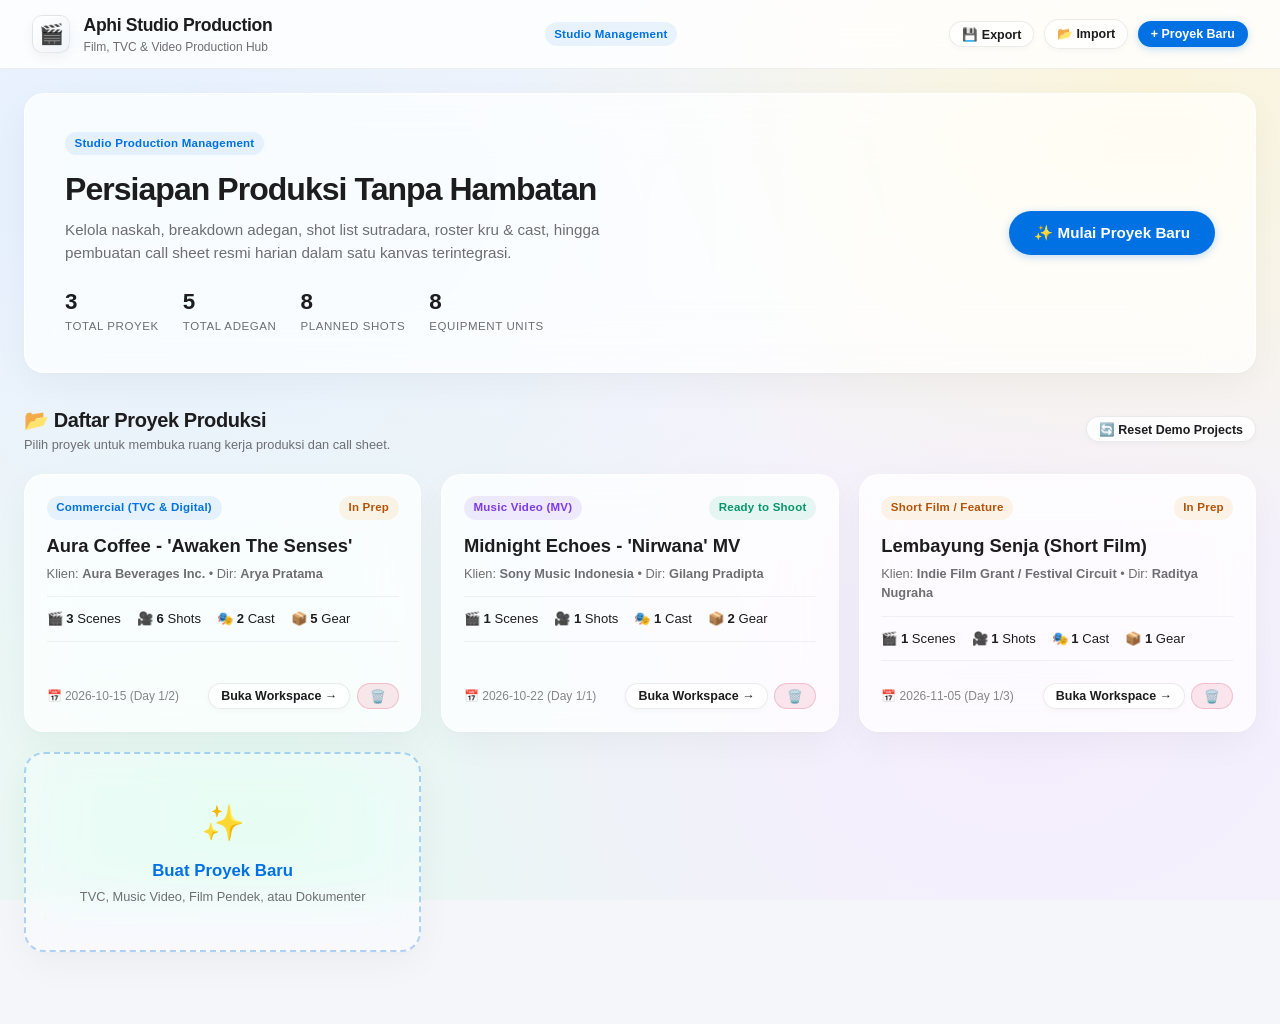
==== commit 782fdba3: "Add landing page and Apple liquid glass UI" ====
--- a/cineprep-standalone.html
+++ b/cineprep-standalone.html
@@ -3,31 +3,43 @@
 <head>
   <meta charset="UTF-8">
   <meta name="viewport" content="width=device-width, initial-scale=1.0">
-  <title>CinePrep — Film, TVC & Video Production Prep Hub</title>
+  <title>Aphi Studio Production — Pre-Production & Production Hub</title>
   <style>
-/* CinePrep - Modern Film & Video Production Prep Stylesheet */
+/* CinePrep / Aphi Studio - Apple Liquid Glass White Theme */
 :root {
-  --bg-primary: #0d0f15;
-  --bg-secondary: #161922;
-  --bg-card: #1c202d;
-  --bg-hover: #262c3d;
-  --border-color: #2b3145;
-  --text-main: #f1f5f9;
-  --text-muted: #94a3b8;
-  --text-dim: #64748b;
-  --accent-gold: #f59e0b;
-  --accent-gold-hover: #d97706;
-  --accent-cyan: #06b6d4;
-  --accent-red: #ef4444;
-  --accent-green: #10b981;
-  --accent-blue: #3b82f6;
-  --accent-purple: #8b5cf6;
-  --shadow-sm: 0 1px 3px rgba(0,0,0,0.4);
-  --shadow-md: 0 4px 12px rgba(0,0,0,0.5);
-  --shadow-lg: 0 10px 25px rgba(0,0,0,0.6);
-  --radius: 8px;
-  --font-family: -apple-system, BlinkMacSystemFont, "Segoe UI", Roboto, Helvetica, Arial, sans-serif;
-  --font-mono: "SFMono-Regular", Consolas, "Liberation Mono", Menlo, monospace;
+  --bg-canvas: #f5f6fa;
+  --glass-surface: rgba(255, 255, 255, 0.76);
+  --glass-surface-hover: rgba(255, 255, 255, 0.92);
+  --glass-card: rgba(255, 255, 255, 0.65);
+  --glass-border: rgba(255, 255, 255, 0.85);
+  --glass-border-subtle: rgba(0, 0, 0, 0.06);
+  --glass-shadow: 0 12px 36px 0 rgba(0, 0, 0, 0.04), 0 2px 6px 0 rgba(0, 0, 0, 0.02);
+  --glass-shadow-hover: 0 20px 48px -6px rgba(0, 0, 0, 0.08), 0 4px 12px 0 rgba(0, 0, 0, 0.03);
+  
+  --apple-blue: #0071e3;
+  --apple-blue-hover: #0077ed;
+  --apple-blue-light: rgba(0, 113, 227, 0.08);
+  --apple-dark: #1d1d1f;
+  --apple-text-sub: #6e6e73;
+  --apple-text-tertiary: #86868b;
+  --apple-border: #e5e5ea;
+  
+  --accent-gold: #b45309;
+  --accent-gold-bg: rgba(245, 158, 11, 0.1);
+  --accent-green: #059669;
+  --accent-green-bg: rgba(16, 185, 129, 0.1);
+  --accent-red: #e11d48;
+  --accent-red-bg: rgba(225, 29, 72, 0.1);
+  --accent-purple: #7c3aed;
+  --accent-purple-bg: rgba(124, 58, 237, 0.1);
+
+  --radius-lg: 20px;
+  --radius-md: 14px;
+  --radius-sm: 8px;
+  --radius-pill: 9999px;
+  
+  --font-family: -apple-system, BlinkMacSystemFont, "SF Pro Display", "SF Pro Text", "Helvetica Neue", Arial, sans-serif;
+  --font-mono: "SFMono-Regular", Menlo, Monaco, Consolas, monospace;
 }
 
 * {
@@ -37,434 +49,560 @@
 }
 
 body {
-  background-color: var(--bg-primary);
-  color: var(--text-main);
+  background-color: var(--bg-canvas);
+  background-image: 
+    radial-gradient(at 10% 20%, rgba(224, 238, 255, 0.8) 0px, transparent 50%),
+    radial-gradient(at 90% 10%, rgba(254, 243, 199, 0.6) 0px, transparent 40%),
+    radial-gradient(at 80% 80%, rgba(243, 232, 255, 0.7) 0px, transparent 50%),
+    radial-gradient(at 20% 90%, rgba(209, 250, 229, 0.5) 0px, transparent 45%);
+  background-attachment: fixed;
+  color: var(--apple-dark);
   font-family: var(--font-family);
   line-height: 1.5;
   -webkit-font-smoothing: antialiased;
-}
-
-/* Header & Top Bar */
-.top-nav {
-  background: var(--bg-secondary);
-  border-bottom: 1px solid var(--border-color);
-  padding: 0.75rem 1.5rem;
+  min-height: 100vh;
+}
+
+/* Glass Surface Utility */
+.glass-panel {
+  background: var(--glass-surface);
+  backdrop-filter: blur(28px) saturate(190%);
+  -webkit-backdrop-filter: blur(28px) saturate(190%);
+  border: 1px solid var(--glass-border);
+  box-shadow: var(--glass-shadow);
+  border-radius: var(--radius-lg);
+  position: relative;
+  overflow: hidden;
+}
+
+.glass-panel::before {
+  content: "";
+  position: absolute;
+  top: 0;
+  left: 0;
+  right: 0;
+  height: 1px;
+  background: linear-gradient(90deg, rgba(255,255,255,0) 0%, rgba(255,255,255,0.9) 50%, rgba(255,255,255,0) 100%);
+  pointer-events: none;
+}
+
+/* Top App Navigation */
+.app-header {
+  position: sticky;
+  top: 0;
+  z-index: 100;
+  background: rgba(255, 255, 255, 0.82);
+  backdrop-filter: blur(24px) saturate(180%);
+  -webkit-backdrop-filter: blur(24px) saturate(180%);
+  border-bottom: 1px solid rgba(0, 0, 0, 0.06);
+  padding: 0.75rem 2rem;
   display: flex;
   align-items: center;
   justify-content: space-between;
-  position: sticky;
-  top: 0;
-  z-index: 100;
-}
-
-.brand {
+}
+
+.brand-section {
   display: flex;
   align-items: center;
-  gap: 0.75rem;
-}
-
-.brand-icon {
-  width: 34px;
-  height: 34px;
-  background: linear-gradient(135deg, var(--accent-gold), #ea580c);
-  border-radius: 6px;
+  gap: 0.85rem;
+  cursor: pointer;
+  user-select: none;
+}
+
+.brand-logo-glass {
+  width: 38px;
+  height: 38px;
+  background: linear-gradient(135deg, #ffffff, #f0f4f9);
+  border: 1px solid rgba(0, 0, 0, 0.08);
+  box-shadow: 0 4px 12px rgba(0, 0, 0, 0.05), inset 0 1px 0 #ffffff;
+  border-radius: 10px;
   display: flex;
   align-items: center;
   justify-content: center;
-  font-weight: 800;
-  color: #000;
-  font-size: 1.1rem;
+  font-size: 1.25rem;
 }
 
 .brand-text h1 {
   font-size: 1.1rem;
   font-weight: 700;
   letter-spacing: -0.02em;
+  color: var(--apple-dark);
 }
 
 .brand-text p {
   font-size: 0.75rem;
-  color: var(--text-muted);
-}
-
-.project-quick-info {
+  color: var(--apple-text-sub);
+}
+
+.header-project-pill {
   display: flex;
   align-items: center;
-  gap: 1.25rem;
-  background: var(--bg-card);
-  padding: 0.4rem 1rem;
-  border-radius: 6px;
-  border: 1px solid var(--border-color);
-}
-
+  gap: 0.75rem;
+  background: rgba(0, 0, 0, 0.03);
+  padding: 0.35rem 0.85rem;
+  border-radius: var(--radius-pill);
+  border: 1px solid rgba(0, 0, 0, 0.05);
+  font-size: 0.82rem;
+}
+
+.header-controls {
+  display: flex;
+  align-items: center;
+  gap: 0.6rem;
+}
+
+/* Apple Buttons */
+.btn {
+  display: inline-flex;
+  align-items: center;
+  justify-content: center;
+  gap: 0.4rem;
+  padding: 0.45rem 1rem;
+  font-size: 0.85rem;
+  font-weight: 600;
+  border-radius: var(--radius-pill);
+  border: 1px solid transparent;
+  cursor: pointer;
+  transition: all 0.2s cubic-bezier(0.16, 1, 0.3, 1);
+  text-decoration: none;
+  font-family: inherit;
+}
+
+.btn:active {
+  transform: scale(0.97);
+}
+
+.btn-primary {
+  background: var(--apple-blue);
+  color: #ffffff;
+  box-shadow: 0 2px 8px rgba(0, 113, 227, 0.25);
+}
+.btn-primary:hover {
+  background: var(--apple-blue-hover);
+  box-shadow: 0 4px 14px rgba(0, 113, 227, 0.35);
+}
+
+.btn-glass {
+  background: rgba(255, 255, 255, 0.85);
+  color: var(--apple-dark);
+  border: 1px solid rgba(0, 0, 0, 0.08);
+  box-shadow: 0 2px 6px rgba(0, 0, 0, 0.03);
+}
+.btn-glass:hover {
+  background: #ffffff;
+  border-color: rgba(0, 0, 0, 0.15);
+}
+
+.btn-danger-glass {
+  background: var(--accent-red-bg);
+  color: var(--accent-red);
+  border: 1px solid rgba(225, 29, 72, 0.2);
+}
+.btn-danger-glass:hover {
+  background: rgba(225, 29, 72, 0.15);
+}
+
+.btn-sm {
+  padding: 0.3rem 0.75rem;
+  font-size: 0.78rem;
+}
+
+/* Badges */
 .badge {
   display: inline-flex;
   align-items: center;
-  gap: 0.35rem;
+  gap: 0.3rem;
   padding: 0.2rem 0.6rem;
-  border-radius: 4px;
-  font-size: 0.75rem;
+  border-radius: var(--radius-pill);
+  font-size: 0.72rem;
   font-weight: 600;
+  letter-spacing: 0.02em;
+}
+
+.badge-blue { background: var(--apple-blue-light); color: var(--apple-blue); }
+.badge-gold { background: var(--accent-gold-bg); color: var(--accent-gold); }
+.badge-green { background: var(--accent-green-bg); color: var(--accent-green); }
+.badge-purple { background: var(--accent-purple-bg); color: var(--accent-purple); }
+.badge-red { background: var(--accent-red-bg); color: var(--accent-red); }
+
+/* Main App Wrapper */
+.app-wrapper {
+  max-width: 1360px;
+  margin: 1.5rem auto;
+  padding: 0 1.5rem 3rem 1.5rem;
+}
+
+/* =========================================
+   VIEW 1: LANDING PAGE & PROJECTS DASHBOARD
+   ========================================= */
+.landing-hero {
+  margin-bottom: 2rem;
+  padding: 2.25rem 2.5rem;
+  display: flex;
+  justify-content: space-between;
+  align-items: center;
+  position: relative;
+}
+
+.landing-hero-left h2 {
+  font-size: 2rem;
+  font-weight: 800;
+  letter-spacing: -0.03em;
+  color: var(--apple-dark);
+  margin-bottom: 0.35rem;
+}
+
+.landing-hero-left p {
+  font-size: 0.95rem;
+  color: var(--apple-text-sub);
+  max-width: 580px;
+}
+
+.studio-stats-strip {
+  display: flex;
+  gap: 1.5rem;
+  margin-top: 1.25rem;
+}
+
+.hero-stat-item {
+  display: flex;
+  flex-direction: column;
+}
+
+.hero-stat-val {
+  font-size: 1.4rem;
+  font-weight: 800;
+  color: var(--apple-dark);
+}
+
+.hero-stat-lbl {
+  font-size: 0.72rem;
+  color: var(--apple-text-sub);
   text-transform: uppercase;
   letter-spacing: 0.05em;
 }
 
-.badge-gold { background: rgba(245, 158, 11, 0.15); color: var(--accent-gold); border: 1px solid rgba(245, 158, 11, 0.3); }
-.badge-cyan { background: rgba(6, 182, 212, 0.15); color: var(--accent-cyan); border: 1px solid rgba(6, 182, 212, 0.3); }
-.badge-green { background: rgba(16, 185, 129, 0.15); color: var(--accent-green); border: 1px solid rgba(16, 185, 129, 0.3); }
-.badge-purple { background: rgba(139, 92, 246, 0.15); color: var(--accent-purple); border: 1px solid rgba(139, 92, 246, 0.3); }
-.badge-day { background: #3b82f6; color: #fff; }
-.badge-night { background: #6366f1; color: #fff; }
-.badge-int { background: #10b981; color: #fff; }
-.badge-ext { background: #f59e0b; color: #000; }
-
-.header-actions {
+/* Projects Grid */
+.projects-section-header {
+  display: flex;
+  justify-content: space-between;
+  align-items: center;
+  margin-bottom: 1.25rem;
+}
+
+.section-title {
+  font-size: 1.25rem;
+  font-weight: 700;
+  letter-spacing: -0.02em;
+}
+
+.projects-grid {
+  display: grid;
+  grid-template-columns: repeat(auto-fill, minmax(380px, 1fr));
+  gap: 1.25rem;
+}
+
+.project-card {
+  background: var(--glass-surface);
+  backdrop-filter: blur(24px) saturate(180%);
+  -webkit-backdrop-filter: blur(24px) saturate(180%);
+  border: 1px solid var(--glass-border);
+  box-shadow: var(--glass-shadow);
+  border-radius: var(--radius-lg);
+  padding: 1.35rem;
+  transition: all 0.25s cubic-bezier(0.16, 1, 0.3, 1);
+  display: flex;
+  flex-direction: column;
+  justify-content: space-between;
+  position: relative;
+  cursor: pointer;
+}
+
+.project-card:hover {
+  transform: translateY(-4px);
+  background: var(--glass-surface-hover);
+  box-shadow: var(--glass-shadow-hover);
+  border-color: rgba(0, 113, 227, 0.3);
+}
+
+.project-card-header {
+  display: flex;
+  justify-content: space-between;
+  align-items: flex-start;
+  margin-bottom: 0.75rem;
+}
+
+.project-card-title {
+  font-size: 1.15rem;
+  font-weight: 700;
+  color: var(--apple-dark);
+  margin-bottom: 0.25rem;
+}
+
+.project-card-client {
+  font-size: 0.8rem;
+  color: var(--apple-text-sub);
+}
+
+.project-card-stats {
   display: flex;
   align-items: center;
-  gap: 0.5rem;
-}
-
-/* Tabs Navigation */
-.tabs-bar {
-  background: var(--bg-secondary);
-  border-bottom: 1px solid var(--border-color);
-  padding: 0 1.5rem;
+  gap: 1rem;
+  padding: 0.75rem 0;
+  border-top: 1px solid rgba(0, 0, 0, 0.05);
+  border-bottom: 1px solid rgba(0, 0, 0, 0.05);
+  margin: 0.85rem 0;
+  font-size: 0.82rem;
+  color: var(--apple-dark);
+}
+
+.project-card-footer {
   display: flex;
-  gap: 0.5rem;
-  overflow-x: auto;
-}
-
-.tab-btn {
-  background: transparent;
-  color: var(--text-muted);
-  border: none;
-  padding: 0.85rem 1rem;
-  font-size: 0.875rem;
-  font-weight: 600;
-  cursor: pointer;
-  border-bottom: 2px solid transparent;
-  transition: all 0.2s ease;
-  white-space: nowrap;
+  justify-content: space-between;
+  align-items: center;
+  padding-top: 0.5rem;
+}
+
+.project-date-tag {
+  font-size: 0.75rem;
+  color: var(--apple-text-tertiary);
   display: flex;
   align-items: center;
-  gap: 0.4rem;
-}
-
-.tab-btn:hover {
-  color: var(--text-main);
-  background: rgba(255, 255, 255, 0.02);
-}
-
-.tab-btn.active {
-  color: var(--accent-gold);
-  border-bottom-color: var(--accent-gold);
-}
-
-/* Main Container */
-.main-content {
-  max-width: 1400px;
-  margin: 1.5rem auto;
-  padding: 0 1.5rem;
-}
-
-.tab-pane {
-  display: none;
-}
-
-.tab-pane.active {
-  display: block;
-  animation: fadeIn 0.15s ease-in-out;
-}
-
-@keyframes fadeIn {
-  from { opacity: 0; transform: translateY(3px); }
-  to { opacity: 1; transform: translateY(0); }
-}
-
-/* Buttons */
-.btn {
-  display: inline-flex;
+  gap: 0.3rem;
+}
+
+/* =========================================
+   VIEW 2: WORKSPACE & PRODUCTION TOOLS
+   ========================================= */
+.workspace-header {
+  margin-bottom: 1.25rem;
+  padding: 1.25rem 1.75rem;
+  display: flex;
+  justify-content: space-between;
   align-items: center;
-  gap: 0.4rem;
-  padding: 0.5rem 0.9rem;
-  font-size: 0.85rem;
-  font-weight: 600;
-  border-radius: 6px;
-  cursor: pointer;
-  border: 1px solid transparent;
-  transition: all 0.15s ease;
-  text-decoration: none;
-}
-
-.btn-primary {
-  background: var(--accent-gold);
-  color: #000;
-}
-.btn-primary:hover {
-  background: var(--accent-gold-hover);
-}
-
-.btn-secondary {
-  background: var(--bg-card);
-  color: var(--text-main);
-  border-color: var(--border-color);
-}
-.btn-secondary:hover {
-  background: var(--bg-hover);
-  border-color: var(--text-dim);
-}
-
-.btn-danger {
-  background: rgba(239, 68, 68, 0.15);
-  color: var(--accent-red);
-  border-color: rgba(239, 68, 68, 0.3);
-}
-.btn-danger:hover {
-  background: rgba(239, 68, 68, 0.25);
-}
-
-.btn-sm {
-  padding: 0.25rem 0.6rem;
-  font-size: 0.75rem;
-}
-
-/* Cards & Section Containers */
-.card {
-  background: var(--bg-secondary);
-  border: 1px solid var(--border-color);
-  border-radius: var(--radius);
-  padding: 1.25rem;
-  margin-bottom: 1.25rem;
-  box-shadow: var(--shadow-sm);
-}
-
-.card-header {
-  display: flex;
-  align-items: center;
-  justify-content: space-between;
-  margin-bottom: 1rem;
-  padding-bottom: 0.75rem;
-  border-bottom: 1px solid var(--border-color);
-}
-
-.card-title {
-  font-size: 1.05rem;
-  font-weight: 700;
-  display: flex;
-  align-items: center;
-  gap: 0.5rem;
-}
-
-/* Grid Layouts */
-.grid-2 {
-  display: grid;
-  grid-template-columns: repeat(2, 1fr);
-  gap: 1.25rem;
-}
-
-.grid-3 {
-  display: grid;
-  grid-template-columns: repeat(3, 1fr);
-  gap: 1.25rem;
-}
-
-.grid-4 {
-  display: grid;
-  grid-template-columns: repeat(4, 1fr);
-  gap: 1rem;
-}
-
-@media (max-width: 900px) {
-  .grid-2, .grid-3, .grid-4 {
-    grid-template-columns: 1fr;
-  }
-}
-
-/* Stat Cards */
-.stat-card {
-  background: var(--bg-card);
-  border: 1px solid var(--border-color);
-  border-radius: var(--radius);
-  padding: 1rem;
-  display: flex;
-  flex-direction: column;
-}
-
-.stat-label {
-  font-size: 0.75rem;
-  color: var(--text-muted);
-  text-transform: uppercase;
-  letter-spacing: 0.05em;
-  margin-bottom: 0.25rem;
-}
-
-.stat-value {
-  font-size: 1.6rem;
-  font-weight: 800;
-  color: var(--accent-gold);
-}
-
-/* Tables */
-.table-responsive {
-  width: 100%;
-  overflow-x: auto;
-}
-
-.data-table {
-  width: 100%;
-  border-collapse: collapse;
-  font-size: 0.85rem;
-  text-align: left;
-}
-
-.data-table th {
-  background: var(--bg-card);
-  color: var(--text-muted);
-  font-weight: 600;
-  text-transform: uppercase;
-  font-size: 0.7rem;
-  letter-spacing: 0.05em;
-  padding: 0.75rem 0.85rem;
-  border-bottom: 1px solid var(--border-color);
-}
-
-.data-table td {
-  padding: 0.75rem 0.85rem;
-  border-bottom: 1px solid var(--border-color);
-  vertical-align: middle;
-}
-
-.data-table tr:hover td {
-  background: var(--bg-hover);
-}
-
-/* Script Breakdown Scene Cards */
-.scene-card {
-  background: var(--bg-card);
-  border: 1px solid var(--border-color);
-  border-radius: var(--radius);
-  margin-bottom: 1rem;
-  overflow: hidden;
-  transition: border-color 0.2s;
-}
-
-.scene-card:hover {
-  border-color: var(--accent-gold);
-}
-
-.scene-header {
-  background: rgba(0, 0, 0, 0.25);
-  padding: 0.85rem 1rem;
-  display: flex;
-  align-items: center;
-  justify-content: space-between;
-  border-bottom: 1px solid var(--border-color);
-}
-
-.scene-title-wrap {
+}
+
+.workspace-breadcrumb {
   display: flex;
   align-items: center;
   gap: 0.75rem;
 }
 
-.scene-num {
-  background: var(--accent-gold);
-  color: #000;
+.workspace-title-box h2 {
+  font-size: 1.35rem;
   font-weight: 800;
-  padding: 0.2rem 0.6rem;
-  border-radius: 4px;
-  font-size: 0.85rem;
-}
-
-.scene-slugline {
-  font-family: var(--font-mono);
+  letter-spacing: -0.02em;
+}
+
+.workspace-title-box p {
+  font-size: 0.8rem;
+  color: var(--apple-text-sub);
+}
+
+/* Apple Segmented Tab Bar */
+.segmented-tabs-bar {
+  background: rgba(0, 0, 0, 0.05);
+  padding: 0.25rem;
+  border-radius: var(--radius-pill);
+  display: inline-flex;
+  gap: 0.25rem;
+  margin-bottom: 1.5rem;
+  border: 1px solid rgba(0, 0, 0, 0.04);
+}
+
+.seg-tab-btn {
+  background: transparent;
+  border: none;
+  padding: 0.45rem 1rem;
+  font-size: 0.82rem;
+  font-weight: 600;
+  border-radius: var(--radius-pill);
+  color: var(--apple-text-sub);
+  cursor: pointer;
+  transition: all 0.2s cubic-bezier(0.16, 1, 0.3, 1);
+  font-family: inherit;
+  white-space: nowrap;
+}
+
+.seg-tab-btn:hover {
+  color: var(--apple-dark);
+}
+
+.seg-tab-btn.active {
+  background: #ffffff;
+  color: var(--apple-dark);
+  box-shadow: 0 2px 8px rgba(0, 0, 0, 0.08);
+}
+
+/* Tab Panes */
+.tab-pane {
+  display: none;
+}
+.tab-pane.active {
+  display: block;
+  animation: appleFadeIn 0.2s ease-out;
+}
+
+@keyframes appleFadeIn {
+  from { opacity: 0; transform: translateY(4px); }
+  to { opacity: 1; transform: translateY(0); }
+}
+
+/* Compact Glass Cards in Workspace */
+.glass-card-compact {
+  background: var(--glass-surface);
+  backdrop-filter: blur(20px) saturate(180%);
+  -webkit-backdrop-filter: blur(20px) saturate(180%);
+  border: 1px solid var(--glass-border);
+  box-shadow: var(--glass-shadow);
+  border-radius: var(--radius-md);
+  padding: 1.15rem;
+  margin-bottom: 1.15rem;
+}
+
+.card-title-row {
+  display: flex;
+  justify-content: space-between;
+  align-items: center;
+  margin-bottom: 0.85rem;
+  padding-bottom: 0.6rem;
+  border-bottom: 1px solid rgba(0, 0, 0, 0.06);
+}
+
+.card-title-row h3 {
+  font-size: 0.95rem;
   font-weight: 700;
-  font-size: 0.95rem;
-  letter-spacing: 0.03em;
-}
-
-.scene-body {
-  padding: 1rem;
-}
-
-.scene-synopsis {
-  color: var(--text-main);
-  margin-bottom: 1rem;
-  font-size: 0.9rem;
-}
-
-.breakdown-tags-grid {
-  display: grid;
-  grid-template-columns: repeat(auto-fit, minmax(180px, 1fr));
-  gap: 0.75rem;
-  background: var(--bg-secondary);
-  padding: 0.75rem;
-  border-radius: 6px;
-}
-
-.tag-group h4 {
-  font-size: 0.7rem;
+  color: var(--apple-dark);
+  letter-spacing: -0.01em;
+}
+
+/* Grids */
+.grid-2 { display: grid; grid-template-columns: repeat(2, 1fr); gap: 1.15rem; }
+.grid-3 { display: grid; grid-template-columns: repeat(3, 1fr); gap: 1.15rem; }
+.grid-4 { display: grid; grid-template-columns: repeat(4, 1fr); gap: 1rem; }
+
+@media (max-width: 960px) {
+  .grid-2, .grid-3, .grid-4 { grid-template-columns: 1fr; }
+  .landing-hero { flex-direction: column; align-items: flex-start; gap: 1rem; }
+  .projects-grid { grid-template-columns: 1fr; }
+}
+
+/* Tables (Clean & Compact) */
+.table-wrap {
+  width: 100%;
+  overflow-x: auto;
+}
+
+.apple-table {
+  width: 100%;
+  border-collapse: collapse;
+  font-size: 0.82rem;
+  text-align: left;
+}
+
+.apple-table th {
+  background: rgba(0, 0, 0, 0.02);
+  color: var(--apple-text-sub);
+  font-weight: 600;
+  font-size: 0.72rem;
   text-transform: uppercase;
-  color: var(--text-dim);
-  margin-bottom: 0.35rem;
-}
-
-.pill-container {
+  letter-spacing: 0.04em;
+  padding: 0.6rem 0.75rem;
+  border-bottom: 1px solid rgba(0, 0, 0, 0.08);
+}
+
+.apple-table td {
+  padding: 0.65rem 0.75rem;
+  border-bottom: 1px solid rgba(0, 0, 0, 0.05);
+  vertical-align: middle;
+}
+
+.apple-table tr:hover td {
+  background: rgba(0, 113, 227, 0.02);
+}
+
+/* Script Breakdown Scene Cards */
+.scene-strip-card {
+  background: rgba(255, 255, 255, 0.7);
+  border: 1px solid rgba(0, 0, 0, 0.06);
+  border-radius: var(--radius-md);
+  margin-bottom: 0.85rem;
+  overflow: hidden;
+  transition: all 0.15s ease;
+}
+
+.scene-strip-card:hover {
+  border-color: rgba(0, 113, 227, 0.3);
+  box-shadow: 0 4px 16px rgba(0, 0, 0, 0.04);
+}
+
+.scene-strip-head {
+  background: rgba(0, 0, 0, 0.02);
+  padding: 0.7rem 0.9rem;
+  display: flex;
+  justify-content: space-between;
+  align-items: center;
+  border-bottom: 1px solid rgba(0, 0, 0, 0.05);
+}
+
+.scene-strip-body {
+  padding: 0.85rem 1rem;
+}
+
+.tag-bubble-row {
   display: flex;
   flex-wrap: wrap;
   gap: 0.3rem;
-}
-
-.pill {
-  font-size: 0.75rem;
+  margin-top: 0.4rem;
+}
+
+.tag-bubble {
+  font-size: 0.72rem;
+  background: rgba(0, 0, 0, 0.04);
   padding: 0.15rem 0.5rem;
-  border-radius: 12px;
-  background: var(--bg-hover);
-  color: var(--text-main);
-  border: 1px solid var(--border-color);
-}
-
-/* Forms & Inputs */
+  border-radius: var(--radius-pill);
+  color: var(--apple-dark);
+}
+
+/* Forms & Inputs (Apple Style) */
 .form-group {
-  margin-bottom: 1rem;
+  margin-bottom: 0.85rem;
 }
 
 .form-label {
   display: block;
-  font-size: 0.75rem;
+  font-size: 0.74rem;
   font-weight: 600;
-  text-transform: uppercase;
-  letter-spacing: 0.05em;
-  color: var(--text-muted);
-  margin-bottom: 0.35rem;
-}
-
-.form-input, .form-select, .form-textarea {
+  color: var(--apple-text-sub);
+  margin-bottom: 0.3rem;
+}
+
+.form-control {
   width: 100%;
-  background: var(--bg-card);
-  border: 1px solid var(--border-color);
-  color: var(--text-main);
-  padding: 0.6rem 0.75rem;
-  border-radius: 6px;
+  background: rgba(255, 255, 255, 0.9);
+  border: 1px solid rgba(0, 0, 0, 0.12);
+  border-radius: var(--radius-sm);
+  padding: 0.5rem 0.75rem;
   font-size: 0.85rem;
   font-family: inherit;
-  transition: border-color 0.15s;
-}
-
-.form-input:focus, .form-select:focus, .form-textarea:focus {
+  color: var(--apple-dark);
+  transition: all 0.15s ease;
+}
+
+.form-control:focus {
   outline: none;
-  border-color: var(--accent-gold);
-}
-
-/* Modals */
-.modal-overlay {
+  border-color: var(--apple-blue);
+  box-shadow: 0 0 0 3px rgba(0, 113, 227, 0.15);
+  background: #ffffff;
+}
+
+/* Glass Modal */
+.modal-backdrop {
   position: fixed;
-  top: 0;
-  left: 0;
-  right: 0;
-  bottom: 0;
-  background: rgba(0, 0, 0, 0.75);
-  backdrop-filter: blur(4px);
+  inset: 0;
+  background: rgba(0, 0, 0, 0.35);
+  backdrop-filter: blur(12px);
+  -webkit-backdrop-filter: blur(12px);
   display: flex;
   align-items: center;
   justify-content: center;
@@ -474,589 +612,586 @@
   transition: opacity 0.2s ease;
 }
 
-.modal-overlay.open {
+.modal-backdrop.open {
   opacity: 1;
   pointer-events: auto;
 }
 
-.modal {
-  background: var(--bg-secondary);
-  border: 1px solid var(--border-color);
-  border-radius: var(--radius);
+.modal-glass-content {
+  background: rgba(255, 255, 255, 0.92);
+  backdrop-filter: blur(30px);
+  -webkit-backdrop-filter: blur(30px);
+  border: 1px solid rgba(255, 255, 255, 0.9);
+  box-shadow: 0 24px 64px rgba(0, 0, 0, 0.15);
+  border-radius: var(--radius-lg);
   width: 90%;
-  max-width: 650px;
-  max-height: 90vh;
+  max-width: 620px;
+  max-height: 88vh;
   overflow-y: auto;
-  box-shadow: var(--shadow-lg);
   padding: 1.5rem;
 }
 
-.modal-header {
+.modal-header-row {
   display: flex;
   justify-content: space-between;
   align-items: center;
-  margin-bottom: 1.25rem;
-  padding-bottom: 0.75rem;
-  border-bottom: 1px solid var(--border-color);
-}
-
-.modal-close {
-  background: transparent;
+  margin-bottom: 1rem;
+  padding-bottom: 0.6rem;
+  border-bottom: 1px solid rgba(0, 0, 0, 0.08);
+}
+
+.close-btn {
+  background: none;
   border: none;
-  color: var(--text-muted);
   font-size: 1.25rem;
+  color: var(--apple-text-sub);
   cursor: pointer;
 }
 
-/* Call Sheet Document Specific Styling (Industry Standard Look) */
-.callsheet-doc-container {
+/* =========================================
+   CALL SHEET DOCUMENT PREVIEW (PRINT COMPLIANT)
+   ========================================= */
+.callsheet-sheet-card {
   background: #ffffff;
   color: #111827;
-  border-radius: 4px;
-  box-shadow: 0 4px 20px rgba(0,0,0,0.4);
+  border: 1px solid rgba(0, 0, 0, 0.1);
+  box-shadow: 0 8px 30px rgba(0, 0, 0, 0.06);
+  border-radius: 8px;
   max-width: 960px;
   margin: 0 auto;
   padding: 2rem;
   font-family: Arial, Helvetica, sans-serif;
   font-size: 12px;
-  line-height: 1.35;
-}
-
-.cs-header {
-  border-bottom: 3px solid #111827;
-  padding-bottom: 0.75rem;
-  margin-bottom: 1rem;
-}
-
-.cs-title-bar {
-  display: flex;
-  justify-content: space-between;
-  align-items: flex-start;
-  margin-bottom: 0.5rem;
-}
-
-.cs-main-title {
-  font-size: 20px;
-  font-weight: 900;
-  text-transform: uppercase;
-  letter-spacing: -0.01em;
-}
-
-.cs-badge-day {
-  background: #111827;
-  color: #ffffff;
-  padding: 4px 10px;
-  font-size: 13px;
-  font-weight: 800;
-  text-transform: uppercase;
-}
-
-.cs-sub-bar {
-  display: flex;
-  justify-content: space-between;
-  font-size: 12px;
-  font-weight: bold;
-}
-
-.cs-info-grid {
-  display: grid;
-  grid-template-columns: 2fr 1fr;
-  gap: 10px;
-  margin-bottom: 1rem;
-}
-
-.cs-box {
-  border: 1px solid #9ca3af;
-  padding: 8px 10px;
-  background: #f9fafb;
-}
-
-.cs-box-title {
-  font-size: 10px;
-  font-weight: 800;
-  text-transform: uppercase;
-  color: #4b5563;
-  margin-bottom: 4px;
-  border-bottom: 1px solid #e5e7eb;
-  padding-bottom: 2px;
-}
-
-.cs-hospital-box {
-  background: #fef2f2;
-  border: 2px solid #ef4444;
-}
-
-.cs-hospital-title {
-  color: #dc2626;
-  font-weight: 900;
-}
-
-.cs-table {
-  width: 100%;
-  border-collapse: collapse;
-  margin-bottom: 1rem;
-  font-size: 11px;
-}
-
-.cs-table th {
-  background: #1f2937;
-  color: #ffffff;
-  text-align: left;
-  padding: 5px 8px;
-  font-weight: bold;
-  font-size: 10px;
-  text-transform: uppercase;
-}
-
-.cs-table td {
-  padding: 6px 8px;
-  border-bottom: 1px solid #e5e7eb;
-  vertical-align: middle;
-}
-
-.cs-table tr:nth-child(even) td {
-  background: #f9fafb;
-}
-
-.cs-dept-notes-grid {
-  display: grid;
-  grid-template-columns: repeat(2, 1fr);
-  gap: 8px;
-  margin-bottom: 1rem;
-}
-
-.cs-footer {
-  border-top: 2px solid #111827;
-  padding-top: 8px;
-  display: flex;
-  justify-content: space-between;
-  font-size: 10px;
-  color: #4b5563;
-}
-
-/* Print Rules - Standard Call Sheet 1-2 Pages Print Export */
+}
+
+.cs-header { border-bottom: 3px solid #111827; padding-bottom: 0.75rem; margin-bottom: 1rem; }
+.cs-title-bar { display: flex; justify-content: space-between; align-items: flex-start; margin-bottom: 0.5rem; }
+.cs-main-title { font-size: 20px; font-weight: 900; text-transform: uppercase; }
+.cs-badge-day { background: #111827; color: #fff; padding: 4px 10px; font-size: 13px; font-weight: 800; }
+.cs-sub-bar { display: flex; justify-content: space-between; font-size: 11px; font-weight: bold; }
+.cs-info-grid { display: grid; grid-template-columns: 2fr 1fr; gap: 10px; margin-bottom: 1rem; }
+.cs-box { border: 1px solid #9ca3af; padding: 8px 10px; background: #f9fafb; }
+.cs-box-title { font-size: 10px; font-weight: 800; text-transform: uppercase; color: #4b5563; margin-bottom: 4px; border-bottom: 1px solid #e5e7eb; padding-bottom: 2px; }
+.cs-hospital-box { background: #fef2f2; border: 2px solid #ef4444; }
+.cs-hospital-title { color: #dc2626; font-weight: 900; }
+.cs-table { width: 100%; border-collapse: collapse; margin-bottom: 1rem; font-size: 11px; }
+.cs-table th { background: #1f2937; color: #ffffff; text-align: left; padding: 5px 8px; font-weight: bold; font-size: 10px; text-transform: uppercase; }
+.cs-table td { padding: 6px 8px; border-bottom: 1px solid #e5e7eb; vertical-align: middle; }
+.cs-table tr:nth-child(even) td { background: #f9fafb; }
+.cs-footer { border-top: 2px solid #111827; padding-top: 8px; display: flex; justify-content: space-between; font-size: 10px; color: #4b5563; }
+
+/* Print Stylesheet */
 @media print {
-  body {
-    background: #ffffff !important;
-    color: #000000 !important;
-  }
-
-  .top-nav, .tabs-bar, .header-actions, .no-print, .btn, .modal-overlay {
-    display: none !important;
-  }
-
-  .main-content {
-    max-width: 100% !important;
-    margin: 0 !important;
-    padding: 0 !important;
-  }
-
-  .tab-pane {
-    display: none !important;
-  }
-
-  #tab-callsheet {
-    display: block !important;
-  }
-
-  .callsheet-doc-container {
-    box-shadow: none !important;
-    padding: 0 !important;
-    max-width: 100% !important;
-    width: 100% !important;
-  }
-
-  .cs-table th {
-    background: #111827 !important;
-    color: #fff !important;
-    -webkit-print-color-adjust: exact;
-    print-color-adjust: exact;
-  }
-
-  .cs-box {
-    border: 1px solid #333 !important;
-  }
-
-  .cs-hospital-box {
-    border: 2px solid #b91c1c !important;
-    background: #fff5f5 !important;
-    -webkit-print-color-adjust: exact;
-    print-color-adjust: exact;
-  }
-
-  @page {
-    size: A4 portrait;
-    margin: 10mm;
-  }
+  body { background: #ffffff !important; }
+  .no-print, .app-header, .segmented-tabs-bar, .modal-backdrop, .btn { display: none !important; }
+  .app-wrapper { margin: 0 !important; padding: 0 !important; max-width: 100% !important; }
+  #view-landing { display: none !important; }
+  #view-workspace { display: block !important; }
+  .tab-pane { display: none !important; }
+  #tab-callsheet { display: block !important; }
+  .callsheet-sheet-card { border: none !important; box-shadow: none !important; padding: 0 !important; width: 100% !important; }
+  .cs-table th { background: #111827 !important; color: #fff !important; -webkit-print-color-adjust: exact; print-color-adjust: exact; }
+  .cs-hospital-box { background: #fff5f5 !important; border: 2px solid #b91c1c !important; -webkit-print-color-adjust: exact; print-color-adjust: exact; }
+  @page { size: A4 portrait; margin: 10mm; }
 }
 
 </style>
 </head>
 <body>
 
-  <!-- Top Navigation -->
-  <header class="top-nav">
-    <div class="brand">
-      <div class="brand-icon">🎬</div>
+  <!-- Top Glass Navigation -->
+  <header class="app-header">
+    <div class="brand-section" onclick="app.navToLanding()">
+      <div class="brand-logo-glass">🎬</div>
       <div class="brand-text">
-        <h1 id="nav-brand-title">CinePrep Studio</h1>
-        <p>Pre-Production & Production Management Hub</p>
+        <h1>Aphi Studio Production</h1>
+        <p>Film, TVC & Video Production Hub</p>
       </div>
     </div>
 
-    <div class="project-quick-info">
-      <div>
-        <strong id="top-project-title">Loading...</strong>
-        <span class="badge badge-gold" id="top-project-type">TVC</span>
-      </div>
-      <div class="badge badge-cyan" id="top-day-badge">Day 1 of 2</div>
-      <div style="font-size: 0.8rem; color: var(--text-muted);">
-        📅 <span id="top-shoot-date">2026-10-15</span>
-      </div>
+    <!-- Dynamic Workspace Breadcrumb or Landing Title -->
+    <div id="header-context-container" style="display: flex; align-items: center; gap: 0.6rem;">
+      <!-- Populated via JS -->
     </div>
 
-    <div class="header-actions no-print">
-      <button class="btn btn-secondary btn-sm" onclick="app.exportProjectJSON()" title="Export JSON Project">💾 Export</button>
-      <label class="btn btn-secondary btn-sm" style="margin:0; cursor:pointer;" title="Import JSON Project">
-        📂 Import <input type="file" id="import-json-input" accept=".json" style="display:none" onchange="app.importProjectJSON(event)">
+    <div class="header-controls no-print">
+      <button class="btn btn-glass btn-sm" onclick="app.exportAllJSON()" title="Export Semua Proyek ke JSON">💾 Export</button>
+      <label class="btn btn-glass btn-sm" style="margin:0; cursor:pointer;" title="Import Proyek JSON">
+        📂 Import <input type="file" id="import-json-input" accept=".json" style="display:none" onchange="app.importAllJSON(event)">
       </label>
-      <button class="btn btn-danger btn-sm" onclick="app.resetToDemoData()" title="Reset ke Demo Project">🔄 Reset Demo</button>
-      <button class="btn btn-primary btn-sm" onclick="app.printCallSheet()">🖨️ Cetak Call Sheet (PDF)</button>
+      <button class="btn btn-primary btn-sm" id="btn-header-primary" onclick="app.openNewProjectModal()">+ Proyek Baru</button>
     </div>
   </header>
 
-  <!-- Navigation Tabs -->
-  <nav class="tabs-bar no-print">
-    <button class="tab-btn active" data-tab="tab-overview">📊 Project Overview</button>
-    <button class="tab-btn" data-tab="tab-breakdown">📄 Script Breakdown</button>
-    <button class="tab-btn" data-tab="tab-shotlist">🎥 Shot List</button>
-    <button class="tab-btn" data-tab="tab-roster">👥 Cast & Crew</button>
-    <button class="tab-btn" data-tab="tab-equipment">📦 Gear & Equipment</button>
-    <button class="tab-btn" data-tab="tab-callsheet">📋 Call Sheet Generator</button>
-  </nav>
-
-  <!-- Main Content Areas -->
-  <main class="main-content">
-
-    <!-- TAB 1: OVERVIEW & PROJECT SETUP -->
-    <section id="tab-overview" class="tab-pane active">
-      <div class="grid-4" style="margin-bottom: 1.5rem;">
-        <div class="stat-card">
-          <span class="stat-label">Total Scenes</span>
-          <span class="stat-value" id="stat-total-scenes">0</span>
-        </div>
-        <div class="stat-card">
-          <span class="stat-label">Total Planned Shots</span>
-          <span class="stat-value" id="stat-total-shots">0</span>
-        </div>
-        <div class="stat-card">
-          <span class="stat-label">Total Cast Members</span>
-          <span class="stat-value" id="stat-total-cast">0</span>
-        </div>
-        <div class="stat-card">
-          <span class="stat-label">Total Crew & Gear</span>
-          <span class="stat-value" id="stat-total-crew-gear">0</span>
+  <!-- Main Container -->
+  <div class="app-wrapper">
+
+    <!-- ==============================================
+         VIEW 1: LANDING PAGE & PROJECTS DASHBOARD
+         ============================================== -->
+    <main id="view-landing">
+      <!-- Landing Hero Glass Banner -->
+      <section class="landing-hero glass-panel">
+        <div class="landing-hero-left">
+          <span class="badge badge-blue" style="margin-bottom: 0.6rem;">Studio Production Management</span>
+          <h2>Persiapan Produksi Tanpa Hambatan</h2>
+          <p>Kelola naskah, breakdown adegan, shot list sutradara, roster kru & cast, hingga pembuatan call sheet resmi harian dalam satu kanvas terintegrasi.</p>
+          
+          <div class="studio-stats-strip">
+            <div class="hero-stat-item">
+              <span class="hero-stat-val" id="stat-landing-projects">0</span>
+              <span class="hero-stat-lbl">Total Proyek</span>
+            </div>
+            <div class="hero-stat-item">
+              <span class="hero-stat-val" id="stat-landing-scenes">0</span>
+              <span class="hero-stat-lbl">Total Adegan</span>
+            </div>
+            <div class="hero-stat-item">
+              <span class="hero-stat-val" id="stat-landing-shots">0</span>
+              <span class="hero-stat-lbl">Planned Shots</span>
+            </div>
+            <div class="hero-stat-item">
+              <span class="hero-stat-val" id="stat-landing-gear">0</span>
+              <span class="hero-stat-lbl">Equipment Units</span>
+            </div>
+          </div>
+        </div>
+
+        <div class="landing-hero-right no-print">
+          <button class="btn btn-primary" style="padding: 0.75rem 1.5rem; font-size: 0.95rem;" onclick="app.openNewProjectModal()">
+            ✨ Mulai Proyek Baru
+          </button>
+        </div>
+      </section>
+
+      <!-- Projects Section -->
+      <section>
+        <div class="projects-section-header">
+          <div>
+            <h3 class="section-title">📂 Daftar Proyek Produksi</h3>
+            <p style="font-size: 0.8rem; color: var(--apple-text-sub);">Pilih proyek untuk membuka ruang kerja produksi dan call sheet.</p>
+          </div>
+          <div style="display: flex; gap: 0.5rem;">
+            <button class="btn btn-glass btn-sm" onclick="app.resetToDemoData()">🔄 Reset Demo Projects</button>
+          </div>
+        </div>
+
+        <div class="projects-grid" id="projects-grid-container">
+          <!-- Rendered via JS -->
+        </div>
+      </section>
+    </main>
+
+    <!-- ==============================================
+         VIEW 2: PROJECT WORKSPACE
+         ============================================== -->
+    <main id="view-workspace" style="display: none;">
+      
+      <!-- Workspace Sub-Header & Breadcrumb -->
+      <div class="workspace-header glass-panel no-print">
+        <div class="workspace-breadcrumb">
+          <button class="btn btn-glass btn-sm" onclick="app.navToLanding()">← Daftar Proyek</button>
+          <div class="workspace-title-box">
+            <div style="display:flex; align-items:center; gap:0.5rem;">
+              <h2 id="ws-project-title">Loading...</h2>
+              <span class="badge badge-blue" id="ws-project-type">TVC</span>
+              <span class="badge badge-gold" id="ws-day-badge">Day 1 of 2</span>
+            </div>
+            <p id="ws-project-sub">Klien: - &bull; Sutradara: -</p>
+          </div>
+        </div>
+
+        <div style="display: flex; gap: 0.5rem; align-items: center;">
+          <button class="btn btn-primary btn-sm" onclick="app.printCurrentCallSheet()">🖨️ Cetak Call Sheet (PDF)</button>
         </div>
       </div>
 
-      <div class="grid-2">
-        <!-- Project Info Form -->
-        <div class="card">
-          <div class="card-header">
-            <h2 class="card-title">📝 Project Information</h2>
-            <button class="btn btn-primary btn-sm" onclick="app.saveProjectDetails()">Simpan Perubahan</button>
-          </div>
-          <form id="project-form" onsubmit="event.preventDefault(); app.saveProjectDetails();">
-            <div class="form-group">
-              <label class="form-label">Judul Proyek / Kampanye</label>
-              <input type="text" class="form-input" id="inp-title" required>
+      <!-- Apple Segmented Tabs Bar -->
+      <div class="no-print" style="display:flex; justify-content:center;">
+        <nav class="segmented-tabs-bar">
+          <button class="seg-tab-btn active" data-tab="tab-overview">📊 Overview & Set</button>
+          <button class="seg-tab-btn" data-tab="tab-breakdown">📄 Script Breakdown</button>
+          <button class="seg-tab-btn" data-tab="tab-shotlist">🎥 Shot List</button>
+          <button class="seg-tab-btn" data-tab="tab-roster">👥 Cast & Kru</button>
+          <button class="seg-tab-btn" data-tab="tab-equipment">📦 Gear & Rental</button>
+          <button class="seg-tab-btn" data-tab="tab-callsheet">📋 Call Sheet Generator</button>
+        </nav>
+      </div>
+
+      <!-- TAB 1: OVERVIEW & SETUP -->
+      <section id="tab-overview" class="tab-pane active">
+        <div class="grid-4" style="margin-bottom: 1.25rem;">
+          <div class="glass-card-compact">
+            <span style="font-size:0.72rem; color:var(--apple-text-sub); text-transform:uppercase;">Total Scenes</span>
+            <div style="font-size:1.6rem; font-weight:800; color:var(--apple-blue);" id="stat-ws-scenes">0</div>
+          </div>
+          <div class="glass-card-compact">
+            <span style="font-size:0.72rem; color:var(--apple-text-sub); text-transform:uppercase;">Total Shots</span>
+            <div style="font-size:1.6rem; font-weight:800; color:var(--apple-dark);" id="stat-ws-shots">0</div>
+          </div>
+          <div class="glass-card-compact">
+            <span style="font-size:0.72rem; color:var(--apple-text-sub); text-transform:uppercase;">Cast Members</span>
+            <div style="font-size:1.6rem; font-weight:800; color:var(--accent-purple);" id="stat-ws-cast">0</div>
+          </div>
+          <div class="glass-card-compact">
+            <span style="font-size:0.72rem; color:var(--apple-text-sub); text-transform:uppercase;">Crew & Equipment</span>
+            <div style="font-size:1.6rem; font-weight:800; color:var(--accent-green);" id="stat-ws-crew-gear">0</div>
+          </div>
+        </div>
+
+        <div class="grid-2">
+          <!-- General Project Information -->
+          <div class="glass-card-compact">
+            <div class="card-title-row">
+              <h3>📝 Informasi Proyek & Kru Kunci</h3>
+              <button class="btn btn-primary btn-sm" onclick="app.saveActiveProjectDetails()">Simpan Data</button>
+            </div>
+            <form onsubmit="event.preventDefault(); app.saveActiveProjectDetails();">
+              <div class="form-group">
+                <label class="form-label">Judul Proyek</label>
+                <input type="text" class="form-control" id="ws-inp-title" required>
+              </div>
+              <div class="grid-2">
+                <div class="form-group">
+                  <label class="form-label">Tipe Produksi</label>
+                  <select class="form-control" id="ws-inp-type">
+                    <option value="Commercial (TVC & Digital)">Commercial (TVC & Digital)</option>
+                    <option value="Music Video (MV)">Music Video (MV)</option>
+                    <option value="Short Film / Feature">Short Film / Feature</option>
+                    <option value="Brand Documentary">Brand Documentary</option>
+                    <option value="Corporate / Company Profile">Corporate / Company Profile</option>
+                  </select>
+                </div>
+                <div class="form-group">
+                  <label class="form-label">Status Proyek</label>
+                  <select class="form-control" id="ws-inp-status">
+                    <option value="In Prep">In Prep (Pra-Produksi)</option>
+                    <option value="Ready to Shoot">Ready to Shoot</option>
+                    <option value="Production / Shooting">Production / Shooting</option>
+                    <option value="Wrapped / Post-Prod">Wrapped / Post-Prod</option>
+                  </select>
+                </div>
+              </div>
+              <div class="grid-2">
+                <div class="form-group">
+                  <label class="form-label">Klien / Brand</label>
+                  <input type="text" class="form-control" id="ws-inp-client">
+                </div>
+                <div class="form-group">
+                  <label class="form-label">Agency / Label</label>
+                  <input type="text" class="form-control" id="ws-inp-agency">
+                </div>
+              </div>
+              <div class="grid-2">
+                <div class="form-group">
+                  <label class="form-label">Director (Sutradara)</label>
+                  <input type="text" class="form-control" id="ws-inp-director">
+                </div>
+                <div class="form-group">
+                  <label class="form-label">Producer</label>
+                  <input type="text" class="form-control" id="ws-inp-producer">
+                </div>
+              </div>
+              <div class="grid-2">
+                <div class="form-group">
+                  <label class="form-label">1st AD (Asisten Sutradara 1)</label>
+                  <input type="text" class="form-control" id="ws-inp-first-ad">
+                </div>
+                <div class="form-group">
+                  <label class="form-label">DoP (Cinematographer)</label>
+                  <input type="text" class="form-control" id="ws-inp-dop">
+                </div>
+              </div>
+            </form>
+          </div>
+
+          <!-- Shoot Day & Set Location Parameters -->
+          <div class="glass-card-compact">
+            <div class="card-title-row">
+              <h3>📍 Parameter Hari Syuting & Lokasi</h3>
             </div>
             <div class="grid-2">
               <div class="form-group">
-                <label class="form-label">Tipe Produksi</label>
-                <select class="form-select" id="inp-type">
-                  <option value="Commercial (TVC & Digital)">Commercial (TVC & Digital)</option>
-                  <option value="Music Video (MV)">Music Video (MV)</option>
-                  <option value="Short Film / Feature">Short Film / Feature</option>
-                  <option value="Brand Documentary">Brand Documentary</option>
-                  <option value="Corporate / Company Profile">Corporate / Company Profile</option>
-                </select>
+                <label class="form-label">Tanggal Syuting</label>
+                <input type="date" class="form-control" id="ws-inp-shoot-date">
               </div>
               <div class="form-group">
-                <label class="form-label">Production House</label>
-                <input type="text" class="form-input" id="inp-production-co">
+                <label class="form-label">Hari ke / Total Hari</label>
+                <div style="display:flex; gap:0.4rem; align-items:center;">
+                  <input type="number" class="form-control" id="ws-inp-current-day" min="1" style="width:75px;">
+                  <span style="font-size:0.8rem; color:var(--apple-text-sub);">dari</span>
+                  <input type="number" class="form-control" id="ws-inp-total-days" min="1" style="width:75px;">
+                </div>
               </div>
             </div>
-            <div class="grid-2">
+            <div class="grid-3">
               <div class="form-group">
-                <label class="form-label">Klien / Brand</label>
-                <input type="text" class="form-input" id="inp-client">
+                <label class="form-label">Crew Call</label>
+                <input type="text" class="form-control" id="ws-inp-general-call" placeholder="06:00 AM">
               </div>
               <div class="form-group">
-                <label class="form-label">Agency / Label</label>
-                <input type="text" class="form-input" id="inp-agency">
+                <label class="form-label">Sunrise</label>
+                <input type="text" class="form-control" id="ws-inp-sunrise" placeholder="05:30 AM">
+              </div>
+              <div class="form-group">
+                <label class="form-label">Sunset</label>
+                <input type="text" class="form-control" id="ws-inp-sunset" placeholder="17:45 PM">
               </div>
             </div>
-            <div class="grid-2">
-              <div class="form-group">
-                <label class="form-label">Director</label>
-                <input type="text" class="form-input" id="inp-director">
-              </div>
-              <div class="form-group">
-                <label class="form-label">Producer</label>
-                <input type="text" class="form-input" id="inp-producer">
-              </div>
-            </div>
-            <div class="grid-2">
-              <div class="form-group">
-                <label class="form-label">1st AD</label>
-                <input type="text" class="form-input" id="inp-first-ad">
-              </div>
-              <div class="form-group">
-                <label class="form-label">DoP (Cinematographer)</label>
-                <input type="text" class="form-input" id="inp-dop">
-              </div>
-            </div>
-          </form>
-        </div>
-
-        <!-- Shooting Day & Location Parameters -->
-        <div class="card">
-          <div class="card-header">
-            <h2 class="card-title">📍 Day & Location Setup (Untuk Call Sheet)</h2>
-          </div>
-          <div class="grid-2">
             <div class="form-group">
-              <label class="form-label">Tanggal Syuting</label>
-              <input type="date" class="form-input" id="inp-shoot-date">
+              <label class="form-label">Prakiraan Cuaca</label>
+              <input type="text" class="form-control" id="ws-inp-weather">
             </div>
             <div class="form-group">
-              <label class="form-label">Hari ke / Total Hari</label>
-              <div style="display:flex; gap:0.5rem; align-items:center;">
-                <input type="number" class="form-input" id="inp-current-day" min="1" style="width: 80px;">
-                <span>dari</span>
-                <input type="number" class="form-input" id="inp-total-days" min="1" style="width: 80px;">
-              </div>
-            </div>
-          </div>
-          <div class="grid-3">
-            <div class="form-group">
-              <label class="form-label">General Crew Call</label>
-              <input type="text" class="form-input" id="inp-general-call" placeholder="06:00 AM">
+              <label class="form-label">Nama & Alamat Lokasi Set</label>
+              <input type="text" class="form-control" id="ws-inp-location-name" placeholder="Nama Studio / Cafe">
+              <input type="text" class="form-control" id="ws-inp-location-address" placeholder="Alamat lengkap" style="margin-top:0.3rem;">
             </div>
             <div class="form-group">
-              <label class="form-label">Sunrise</label>
-              <input type="text" class="form-input" id="inp-sunrise" placeholder="05:30 AM">
+              <label class="form-label">Catatan Parkir & Basecamp</label>
+              <input type="text" class="form-control" id="ws-inp-parking-notes">
             </div>
             <div class="form-group">
-              <label class="form-label">Sunset</label>
-              <input type="text" class="form-input" id="inp-sunset" placeholder="17:45 PM">
+              <label class="form-label" style="color:var(--accent-red)">🚨 RS Terdekat (Emergency Hospital 24 Jam)</label>
+              <input type="text" class="form-control" id="ws-inp-hospital-name" placeholder="Nama RS">
+              <input type="text" class="form-control" id="ws-inp-hospital-address" placeholder="Alamat RS" style="margin-top:0.3rem;">
+              <input type="text" class="form-control" id="ws-inp-hospital-phone" placeholder="No Telp IGD" style="margin-top:0.3rem;">
             </div>
           </div>
-          <div class="form-group">
-            <label class="form-label">Prakiraan Cuaca</label>
-            <input type="text" class="form-input" id="inp-weather" placeholder="Cerah Berawan, 29°C">
-          </div>
-          <div class="form-group">
-            <label class="form-label">Nama & Alamat Set Utama</label>
-            <input type="text" class="form-input" id="inp-location-name" placeholder="Nama Studio/Lokasi">
-            <input type="text" class="form-input" id="inp-location-address" placeholder="Alamat lengkap lokasi" style="margin-top:0.35rem;">
-          </div>
-          <div class="form-group">
-            <label class="form-label">Catatan Parkir & Basecamp</label>
-            <input type="text" class="form-input" id="inp-parking-notes">
-          </div>
-          <div class="form-group">
-            <label class="form-label" style="color:var(--accent-red)">⚠️ RS Terdekat (Nearest Emergency Hospital)</label>
-            <input type="text" class="form-input" id="inp-hospital-name" placeholder="Nama RS">
-            <input type="text" class="form-input" id="inp-hospital-address" placeholder="Alamat RS" style="margin-top:0.35rem;">
-            <input type="text" class="form-input" id="inp-hospital-phone" placeholder="No Telp Darurat IGD" style="margin-top:0.35rem;">
-          </div>
-        </div>
-      </div>
-    </section>
-
-    <!-- TAB 2: SCRIPT BREAKDOWN -->
-    <section id="tab-breakdown" class="tab-pane">
-      <div class="card">
-        <div class="card-header">
-          <div>
-            <h2 class="card-title">📄 Breakdown Adegan (Scene Breakdown)</h2>
-            <p style="font-size:0.8rem; color:var(--text-muted);">Membedah naskah menjadi elemen produksi: Karakter, Properti, Wardrobe, dan Efek/Lighting.</p>
-          </div>
-          <button class="btn btn-primary btn-sm" onclick="app.openAddSceneModal()">+ Tambah Adegan</button>
-        </div>
-        <div id="scenes-list-container">
-          <!-- Rendered via JS -->
-        </div>
-      </div>
-    </section>
-
-    <!-- TAB 3: SHOT LIST PLANNER -->
-    <section id="tab-shotlist" class="tab-pane">
-      <div class="card">
-        <div class="card-header">
-          <div>
-            <h2 class="card-title">🎥 Shot List Planner</h2>
-            <p style="font-size:0.8rem; color:var(--text-muted);">Daftar rencana pengambilan gambar, pergerakan kamera, lensa, dan status di set.</p>
-          </div>
-          <div style="display:flex; gap:0.5rem; align-items:center;">
-            <select class="form-select" id="filter-shot-scene" onchange="app.renderShotList()" style="width: auto;">
-              <option value="ALL">Semua Adegan</option>
-            </select>
-            <button class="btn btn-primary btn-sm" onclick="app.openAddShotModal()">+ Tambah Shot</button>
-          </div>
-        </div>
-        <div class="table-responsive">
-          <table class="data-table">
-            <thead>
-              <tr>
-                <th style="width:60px;">Status</th>
-                <th style="width:70px;">Shot #</th>
-                <th style="width:90px;">Scene #</th>
-                <th>Shot Size & Type</th>
-                <th>Camera Movement</th>
-                <th>Lens / Gear</th>
-                <th>FPS</th>
-                <th>Deskripsi Shot & Framing</th>
-                <th style="width:80px;">Aksi</th>
-              </tr>
-            </thead>
-            <tbody id="shot-list-table-body">
-              <!-- Rendered via JS -->
-            </tbody>
-          </table>
-        </div>
-      </div>
-    </section>
-
-    <!-- TAB 4: CAST & CREW ROSTER -->
-    <section id="tab-roster" class="tab-pane">
-      <div class="grid-2">
-        <!-- Cast Roster -->
-        <div class="card">
-          <div class="card-header">
+        </div>
+      </section>
+
+      <!-- TAB 2: SCRIPT BREAKDOWN -->
+      <section id="tab-breakdown" class="tab-pane">
+        <div class="glass-card-compact">
+          <div class="card-title-row">
             <div>
-              <h2 class="card-title">🎭 Cast & Talent Roster</h2>
-              <p style="font-size:0.75rem; color:var(--text-muted);">Pemain utama, pemeran pendukung, dan jadwal panggilan (*call time*).</p>
+              <h3>📄 Script Breakdown (Pembedahan Adegan)</h3>
+              <p style="font-size:0.75rem; color:var(--apple-text-sub);">Detail elemen produksi per adegan: Cast, Props, Wardrobe, dan Efek/Lighting.</p>
             </div>
-            <button class="btn btn-primary btn-sm" onclick="app.openAddCastModal()">+ Tambah Cast</button>
-          </div>
-          <div class="table-responsive">
-            <table class="data-table">
+            <button class="btn btn-primary btn-sm" onclick="app.openAddSceneModal()">+ Tambah Adegan</button>
+          </div>
+          <div id="scenes-list-container">
+            <!-- Rendered via JS -->
+          </div>
+        </div>
+      </section>
+
+      <!-- TAB 3: SHOT LIST -->
+      <section id="tab-shotlist" class="tab-pane">
+        <div class="glass-card-compact">
+          <div class="card-title-row">
+            <div>
+              <h3>🎥 Shot List Planner</h3>
+              <p style="font-size:0.75rem; color:var(--apple-text-sub);">Rencana framing, lensa, sudut, pergerakan kamera, dan status take di lapangan.</p>
+            </div>
+            <div style="display:flex; gap:0.5rem; align-items:center;">
+              <select class="form-control" id="filter-shot-scene" onchange="app.renderShotList()" style="width: auto; padding:0.35rem 0.65rem;">
+                <option value="ALL">Semua Adegan</option>
+              </select>
+              <button class="btn btn-primary btn-sm" onclick="app.openAddShotModal()">+ Tambah Shot</button>
+            </div>
+          </div>
+          <div class="table-wrap">
+            <table class="apple-table">
               <thead>
                 <tr>
-                  <th>#</th>
-                  <th>Karakter / Peran</th>
-                  <th>Nama Aktor</th>
-                  <th>Call Time</th>
-                  <th>H&MU</th>
-                  <th>On Set</th>
-                  <th>Aksi</th>
+                  <th style="width:65px;">Status</th>
+                  <th style="width:75px;">Shot #</th>
+                  <th style="width:85px;">Scene #</th>
+                  <th>Ukuran & Tipe Shot</th>
+                  <th>Pergerakan Kamera</th>
+                  <th>Lensa / Filter</th>
+                  <th>FPS</th>
+                  <th>Deskripsi Visual</th>
+                  <th style="width:75px;">Aksi</th>
                 </tr>
               </thead>
-              <tbody id="cast-table-body">
+              <tbody id="shot-list-table-body">
                 <!-- Rendered via JS -->
               </tbody>
             </table>
           </div>
         </div>
-
-        <!-- Crew Roster -->
-        <div class="card">
-          <div class="card-header">
+      </section>
+
+      <!-- TAB 4: CAST & CREW -->
+      <section id="tab-roster" class="tab-pane">
+        <div class="grid-2">
+          <!-- Cast Roster -->
+          <div class="glass-card-compact">
+            <div class="card-title-row">
+              <div>
+                <h3>🎭 Cast & Talent Roster</h3>
+                <p style="font-size:0.75rem; color:var(--apple-text-sub);">Jadwal panggilan aktor/aktris (*call time*).</p>
+              </div>
+              <button class="btn btn-primary btn-sm" onclick="app.openAddCastModal()">+ Tambah Cast</button>
+            </div>
+            <div class="table-wrap">
+              <table class="apple-table">
+                <thead>
+                  <tr>
+                    <th>#</th>
+                    <th>Karakter / Peran</th>
+                    <th>Nama Aktor</th>
+                    <th>Pickup</th>
+                    <th>H&MU</th>
+                    <th>On Set</th>
+                    <th>Aksi</th>
+                  </tr>
+                </thead>
+                <tbody id="cast-table-body">
+                  <!-- Rendered via JS -->
+                </tbody>
+              </table>
+            </div>
+          </div>
+
+          <!-- Crew Roster -->
+          <div class="glass-card-compact">
+            <div class="card-title-row">
+              <div>
+                <h3>🎬 Crew Roster (Departemen)</h3>
+                <p style="font-size:0.75rem; color:var(--apple-text-sub);">Daftar kru per divisi & waktu tiba.</p>
+              </div>
+              <button class="btn btn-primary btn-sm" onclick="app.openAddCrewModal()">+ Tambah Kru</button>
+            </div>
+            <div class="table-wrap">
+              <table class="apple-table">
+                <thead>
+                  <tr>
+                    <th>Divisi</th>
+                    <th>Posisi</th>
+                    <th>Nama</th>
+                    <th>Call</th>
+                    <th>Aksi</th>
+                  </tr>
+                </thead>
+                <tbody id="crew-table-body">
+                  <!-- Rendered via JS -->
+                </tbody>
+              </table>
+            </div>
+          </div>
+        </div>
+      </section>
+
+      <!-- TAB 5: GEAR & EQUIPMENT -->
+      <section id="tab-equipment" class="tab-pane">
+        <div class="glass-card-compact">
+          <div class="card-title-row">
             <div>
-              <h2 class="card-title">🎬 Crew Roster (Departemen)</h2>
-              <p style="font-size:0.75rem; color:var(--text-muted);">Daftar tim teknis per divisi dan waktu standby.</p>
+              <h3>📦 Equipment & Rental Checklist</h3>
+              <p style="font-size:0.75rem; color:var(--apple-text-sub);">Checklist kamera, lensa, lighting, audio, grip, dan daya listrik genset.</p>
             </div>
-            <button class="btn btn-primary btn-sm" onclick="app.openAddCrewModal()">+ Tambah Kru</button>
-          </div>
-          <div class="table-responsive">
-            <table class="data-table">
+            <button class="btn btn-primary btn-sm" onclick="app.openAddEquipmentModal()">+ Tambah Gear</button>
+          </div>
+          <div class="table-wrap">
+            <table class="apple-table">
               <thead>
                 <tr>
-                  <th>Departemen</th>
-                  <th>Posisi / Role</th>
-                  <th>Nama</th>
-                  <th>Kontak</th>
-                  <th>Call</th>
-                  <th>Aksi</th>
+                  <th style="width:140px;">Kategori</th>
+                  <th>Nama Barang & Spesifikasi</th>
+                  <th style="width:90px;">Jumlah</th>
+                  <th style="width:160px;">Sumber</th>
+                  <th style="width:130px;">Status</th>
+                  <th style="width:75px;">Aksi</th>
                 </tr>
               </thead>
-              <tbody id="crew-table-body">
+              <tbody id="equipment-table-body">
                 <!-- Rendered via JS -->
               </tbody>
             </table>
           </div>
         </div>
+      </section>
+
+      <!-- TAB 6: CALL SHEET GENERATOR -->
+      <section id="tab-callsheet" class="tab-pane">
+        <div class="no-print" style="margin-bottom: 1rem; display: flex; justify-content: space-between; align-items: center;">
+          <div>
+            <h3 style="font-size: 1.15rem; font-weight: 700;">📋 Lembar Call Sheet Resmi Harian</h3>
+            <p style="font-size: 0.8rem; color: var(--apple-text-sub);">Dokumen standar industri yang siap dicetak langsung atau di-export ke PDF.</p>
+          </div>
+          <button class="btn btn-primary" onclick="app.printCurrentCallSheet()">🖨️ Cetak / Download PDF</button>
+        </div>
+
+        <div class="callsheet-sheet-card" id="printable-callsheet">
+          <!-- Rendered via JS -->
+        </div>
+      </section>
+
+    </main>
+
+  </div>
+
+  <!-- ==============================================
+       MODALS
+       ============================================== -->
+
+  <!-- MODAL: NEW PROJECT -->
+  <div class="modal-backdrop" id="modal-new-project">
+    <div class="modal-glass-content">
+      <div class="modal-header-row">
+        <h3>✨ Buat Proyek Produksi Baru</h3>
+        <button class="close-btn" onclick="app.closeModal('modal-new-project')">&times;</button>
       </div>
-    </section>
-
-    <!-- TAB 5: GEAR & EQUIPMENT -->
-    <section id="tab-equipment" class="tab-pane">
-      <div class="card">
-        <div class="card-header">
-          <div>
-            <h2 class="card-title">📦 Equipment & Rental Checklist</h2>
-            <p style="font-size:0.8rem; color:var(--text-muted);">Memastikan kamera, lensa, lighting, sound, dan genset siap sebelum syuting dan tidak tertinggal saat loading-out.</p>
-          </div>
-          <button class="btn btn-primary btn-sm" onclick="app.openAddEquipmentModal()">+ Tambah Peralatan</button>
-        </div>
-        <div class="table-responsive">
-          <table class="data-table">
-            <thead>
-              <tr>
-                <th style="width: 140px;">Kategori</th>
-                <th>Nama Alat & Spesifikasi</th>
-                <th style="width: 90px;">Jumlah</th>
-                <th style="width: 160px;">Sumber (Rental/In-House)</th>
-                <th style="width: 130px;">Status</th>
-                <th style="width: 80px;">Aksi</th>
-              </tr>
-            </thead>
-            <tbody id="equipment-table-body">
-              <!-- Rendered via JS -->
-            </tbody>
-          </table>
-        </div>
+      <form onsubmit="event.preventDefault(); app.submitNewProject();">
+        <div class="form-group">
+          <label class="form-label">Judul Proyek / Iklan / Film</label>
+          <input type="text" class="form-control" id="np-title" required placeholder="Contoh: Brand X - 'Awaken' TVC">
+        </div>
+        <div class="grid-2">
+          <div class="form-group">
+            <label class="form-label">Tipe Produksi</label>
+            <select class="form-control" id="np-type">
+              <option value="Commercial (TVC & Digital)">Commercial (TVC & Digital)</option>
+              <option value="Music Video (MV)">Music Video (MV)</option>
+              <option value="Short Film / Feature">Short Film / Feature</option>
+              <option value="Brand Documentary">Brand Documentary</option>
+              <option value="Corporate / Company Profile">Corporate / Company Profile</option>
+            </select>
+          </div>
+          <div class="form-group">
+            <label class="form-label">Klien / Label</label>
+            <input type="text" class="form-control" id="np-client" placeholder="Nama Klien">
+          </div>
+        </div>
+        <div class="grid-2">
+          <div class="form-group">
+            <label class="form-label">Director (Sutradara)</label>
+            <input type="text" class="form-control" id="np-director" placeholder="Nama Sutradara">
+          </div>
+          <div class="form-group">
+            <label class="form-label">Tanggal Mulai Syuting</label>
+            <input type="date" class="form-control" id="np-shoot-date">
+          </div>
+        </div>
+        <div style="display:flex; justify-content:flex-end; gap:0.5rem; margin-top:1.25rem;">
+          <button type="button" class="btn btn-glass" onclick="app.closeModal('modal-new-project')">Batal</button>
+          <button type="submit" class="btn btn-primary">Buat Proyek</button>
+        </div>
+      </form>
+    </div>
+  </div>
+
+  <!-- MODAL: ADD / EDIT SCENE -->
+  <div class="modal-backdrop" id="modal-scene">
+    <div class="modal-glass-content">
+      <div class="modal-header-row">
+        <h3 id="modal-scene-title">Tambah Adegan (Scene)</h3>
+        <button class="close-btn" onclick="app.closeModal('modal-scene')">&times;</button>
       </div>
-    </section>
-
-    <!-- TAB 6: CALL SHEET GENERATOR -->
-    <section id="tab-callsheet" class="tab-pane">
-      <div class="no-print" style="margin-bottom: 1rem; display: flex; justify-content: space-between; align-items: center;">
-        <div>
-          <h2 style="font-size: 1.2rem; font-weight: 700;">📋 Lembar Call Sheet Resmi Harian</h2>
-          <p style="font-size: 0.85rem; color: var(--text-muted);">Tampilan dokumen standar industri yang siap dicetak atau disimpan ke PDF.</p>
-        </div>
-        <button class="btn btn-primary" onclick="app.printCallSheet()">🖨️ Cetak / Download PDF</button>
-      </div>
-
-      <!-- Call Sheet Document Container -->
-      <div class="callsheet-doc-container" id="printable-callsheet">
-        <!-- Rendered dynamically by app.renderCallSheet() -->
-      </div>
-    </section>
-
-  </main>
-
-  <!-- MODAL: ADD / EDIT SCENE -->
-  <div class="modal-overlay" id="modal-scene">
-    <div class="modal">
-      <div class="modal-header">
-        <h3 class="modal-title" id="modal-scene-title">Tambah Adegan (Scene)</h3>
-        <button class="modal-close" onclick="app.closeModal('modal-scene')">&times;</button>
-      </div>
-      <form id="form-scene" onsubmit="event.preventDefault(); app.saveSceneForm();">
+      <form onsubmit="event.preventDefault(); app.saveSceneForm();">
         <input type="hidden" id="scene-form-id">
         <div class="grid-3">
           <div class="form-group">
             <label class="form-label">Scene #</label>
-            <input type="text" class="form-input" id="sf-num" required placeholder="Contoh: 1, 2A">
+            <input type="text" class="form-control" id="sf-num" required placeholder="1, 2A">
           </div>
           <div class="form-group">
             <label class="form-label">Setting</label>
-            <select class="form-select" id="sf-setting">
+            <select class="form-control" id="sf-setting">
               <option value="INT">INT (Interior)</option>
               <option value="EXT">EXT (Eksterior)</option>
               <option value="INT/EXT">INT/EXT</option>
@@ -1064,51 +1199,51 @@
           </div>
           <div class="form-group">
             <label class="form-label">Waktu</label>
-            <select class="form-select" id="sf-time">
-              <option value="MORNING">MORNING (Pagi)</option>
-              <option value="DAY">DAY (Siang)</option>
-              <option value="AFTERNOON">AFTERNOON (Sore)</option>
-              <option value="NIGHT">NIGHT (Malam)</option>
+            <select class="form-control" id="sf-time">
+              <option value="MORNING">MORNING</option>
+              <option value="DAY">DAY</option>
+              <option value="AFTERNOON">AFTERNOON</option>
               <option value="GOLDEN HOUR">GOLDEN HOUR</option>
+              <option value="NIGHT">NIGHT</option>
             </select>
           </div>
         </div>
         <div class="grid-2">
           <div class="form-group">
             <label class="form-label">Nama Lokasi Set</label>
-            <input type="text" class="form-input" id="sf-location" required placeholder="Contoh: Roastery Cafe Bar">
-          </div>
-          <div class="form-group">
-            <label class="form-label">Panjang Halaman Script</label>
-            <input type="text" class="form-input" id="sf-pages" placeholder="Contoh: 1 2/8 pages">
+            <input type="text" class="form-control" id="sf-location" required placeholder="Cafe Bar, Jalan Raya">
+          </div>
+          <div class="form-group">
+            <label class="form-label">Panjang Halaman</label>
+            <input type="text" class="form-control" id="sf-pages" placeholder="1 2/8 pages">
           </div>
         </div>
         <div class="form-group">
-          <label class="form-label">Deskripsi / Sinopsis Adegan</label>
-          <textarea class="form-textarea" id="sf-synopsis" rows="2" placeholder="Apa yang terjadi di adegan ini?"></textarea>
+          <label class="form-label">Sinopsis Adegan</label>
+          <textarea class="form-control" id="sf-synopsis" rows="2" placeholder="Apa yang terjadi di adegan ini?"></textarea>
         </div>
         <div class="grid-2">
           <div class="form-group">
-            <label class="form-label">Karakter / Cast Terlibat (Pisahkan dengan koma)</label>
-            <input type="text" class="form-input" id="sf-cast" placeholder="Sarah, Barista, Extras">
+            <label class="form-label">Cast / Karakter (Pisahkan koma)</label>
+            <input type="text" class="form-control" id="sf-cast" placeholder="Sarah, Barista">
           </div>
           <div class="form-group">
             <label class="form-label">Properti Khusus (Props)</label>
-            <input type="text" class="form-input" id="sf-props" placeholder="V60, Cup, Koper">
+            <input type="text" class="form-control" id="sf-props" placeholder="V60, Cangkir, Tas">
           </div>
         </div>
         <div class="grid-2">
           <div class="form-group">
             <label class="form-label">Wardrobe / Kostum</label>
-            <input type="text" class="form-input" id="sf-wardrobe" placeholder="Apron kulit, blazer abu">
-          </div>
-          <div class="form-group">
-            <label class="form-label">Special FX / Lighting / Grip Note</label>
-            <input type="text" class="form-input" id="sf-fx" placeholder="Hazer smoke, Tracking gimbal">
-          </div>
-        </div>
-        <div style="text-align: right; margin-top: 1rem;">
-          <button type="button" class="btn btn-secondary" onclick="app.closeModal('modal-scene')">Batal</button>
+            <input type="text" class="form-control" id="sf-wardrobe" placeholder="Apron kulit, blazer abu">
+          </div>
+          <div class="form-group">
+            <label class="form-label">FX / Lighting / Grip Notes</label>
+            <input type="text" class="form-control" id="sf-fx" placeholder="Hazer smoke, Gimbal tracking">
+          </div>
+        </div>
+        <div style="display:flex; justify-content:flex-end; gap:0.5rem; margin-top:1.25rem;">
+          <button type="button" class="btn btn-glass" onclick="app.closeModal('modal-scene')">Batal</button>
           <button type="submit" class="btn btn-primary">Simpan Adegan</button>
         </div>
       </form>
@@ -1116,30 +1251,28 @@
   </div>
 
   <!-- MODAL: ADD / EDIT SHOT -->
-  <div class="modal-overlay" id="modal-shot">
-    <div class="modal">
-      <div class="modal-header">
-        <h3 class="modal-title" id="modal-shot-title">Tambah Shot</h3>
-        <button class="modal-close" onclick="app.closeModal('modal-shot')">&times;</button>
+  <div class="modal-backdrop" id="modal-shot">
+    <div class="modal-glass-content">
+      <div class="modal-header-row">
+        <h3 id="modal-shot-title">Tambah Shot</h3>
+        <button class="close-btn" onclick="app.closeModal('modal-shot')">&times;</button>
       </div>
-      <form id="form-shot" onsubmit="event.preventDefault(); app.saveShotForm();">
+      <form onsubmit="event.preventDefault(); app.saveShotForm();">
         <input type="hidden" id="shot-form-id">
         <div class="grid-2">
           <div class="form-group">
-            <label class="form-label">Pilih Adegan (Scene)</label>
-            <select class="form-select" id="sht-scene-id" required>
-              <!-- Filled via JS -->
-            </select>
+            <label class="form-label">Pilih Scene</label>
+            <select class="form-control" id="sht-scene-id" required></select>
           </div>
           <div class="form-group">
             <label class="form-label">Nomor Shot</label>
-            <input type="text" class="form-input" id="sht-num" required placeholder="Contoh: 1A, 2B">
+            <input type="text" class="form-control" id="sht-num" required placeholder="1A, 2B">
           </div>
         </div>
         <div class="grid-3">
           <div class="form-group">
             <label class="form-label">Shot Size</label>
-            <select class="form-select" id="sht-size">
+            <select class="form-control" id="sht-size">
               <option value="Wide Shot (WS)">Wide Shot (WS)</option>
               <option value="Medium Shot (MS)">Medium Shot (MS)</option>
               <option value="Medium Close-Up (MCU)">Medium Close-Up (MCU)</option>
@@ -1150,28 +1283,27 @@
             </select>
           </div>
           <div class="form-group">
-            <label class="form-label">Camera Angle</label>
-            <select class="form-select" id="sht-angle">
+            <label class="form-label">Sudut Kamera</label>
+            <select class="form-control" id="sht-angle">
               <option value="Eye Level">Eye Level</option>
               <option value="Low Angle">Low Angle</option>
               <option value="High Angle">High Angle</option>
-              <option value="Dutch Angle">Dutch Angle / Canted</option>
-              <option value="Birds Eye / Overhead">Birds Eye / Overhead</option>
+              <option value="Dutch Angle">Dutch Angle</option>
             </select>
           </div>
           <div class="form-group">
-            <label class="form-label">Movement</label>
-            <input type="text" class="form-input" id="sht-movement" placeholder="Static, Pan, Tracking, Gimbal">
+            <label class="form-label">Pergerakan</label>
+            <input type="text" class="form-control" id="sht-movement" placeholder="Static, Pan, Gimbal">
           </div>
         </div>
         <div class="grid-2">
           <div class="form-group">
             <label class="form-label">Lensa / Filter</label>
-            <input type="text" class="form-input" id="sht-lens" placeholder="Contoh: 35mm f/1.8, 100mm Macro">
+            <input type="text" class="form-control" id="sht-lens" placeholder="35mm f/1.8, 100mm Macro">
           </div>
           <div class="form-group">
             <label class="form-label">Frame Rate (FPS)</label>
-            <select class="form-select" id="sht-fps">
+            <select class="form-control" id="sht-fps">
               <option value="24 fps">24 fps (Standard Cinema)</option>
               <option value="25 fps">25 fps (PAL)</option>
               <option value="48 fps">48 fps (Slow Motion)</option>
@@ -1182,10 +1314,10 @@
         </div>
         <div class="form-group">
           <label class="form-label">Deskripsi Visual & Framing</label>
-          <textarea class="form-textarea" id="sht-desc" rows="2" placeholder="Komposisi gambar, aksi karakter, atau arahan kamera..."></textarea>
-        </div>
-        <div style="text-align: right; margin-top: 1rem;">
-          <button type="button" class="btn btn-secondary" onclick="app.closeModal('modal-shot')">Batal</button>
+          <textarea class="form-control" id="sht-desc" rows="2" placeholder="Komposisi gambar & arahan sutradara..."></textarea>
+        </div>
+        <div style="display:flex; justify-content:flex-end; gap:0.5rem; margin-top:1.25rem;">
+          <button type="button" class="btn btn-glass" onclick="app.closeModal('modal-shot')">Batal</button>
           <button type="submit" class="btn btn-primary">Simpan Shot</button>
         </div>
       </form>
@@ -1193,54 +1325,54 @@
   </div>
 
   <!-- MODAL: ADD / EDIT CAST -->
-  <div class="modal-overlay" id="modal-cast">
-    <div class="modal">
-      <div class="modal-header">
-        <h3 class="modal-title">Tambah Cast / Pemain</h3>
-        <button class="modal-close" onclick="app.closeModal('modal-cast')">&times;</button>
+  <div class="modal-backdrop" id="modal-cast">
+    <div class="modal-glass-content">
+      <div class="modal-header-row">
+        <h3>Tambah Cast / Pemain</h3>
+        <button class="close-btn" onclick="app.closeModal('modal-cast')">&times;</button>
       </div>
-      <form id="form-cast" onsubmit="event.preventDefault(); app.saveCastForm();">
+      <form onsubmit="event.preventDefault(); app.saveCastForm();">
         <input type="hidden" id="cast-form-id">
         <div class="grid-2">
           <div class="form-group">
             <label class="form-label">Nama Karakter</label>
-            <input type="text" class="form-input" id="cst-character" required placeholder="Contoh: Sarah (Hero)">
+            <input type="text" class="form-control" id="cst-character" required placeholder="Contoh: Sarah (Hero)">
           </div>
           <div class="form-group">
             <label class="form-label">Nama Aktor</label>
-            <input type="text" class="form-input" id="cst-actor" required placeholder="Nama asli aktor">
+            <input type="text" class="form-control" id="cst-actor" required placeholder="Nama asli aktor">
           </div>
         </div>
         <div class="grid-2">
           <div class="form-group">
-            <label class="form-label">Role / Tipe</label>
-            <input type="text" class="form-input" id="cst-role" placeholder="Lead Talent, Supporting, Extra">
-          </div>
-          <div class="form-group">
-            <label class="form-label">No. Telepon / WhatsApp</label>
-            <input type="text" class="form-input" id="cst-phone" placeholder="+62 811...">
+            <label class="form-label">Role</label>
+            <input type="text" class="form-control" id="cst-role" placeholder="Lead, Supporting, Extra">
+          </div>
+          <div class="form-group">
+            <label class="form-label">Kontak / WhatsApp</label>
+            <input type="text" class="form-control" id="cst-phone" placeholder="+62 811...">
           </div>
         </div>
         <div class="grid-3">
           <div class="form-group">
             <label class="form-label">Pickup Time</label>
-            <input type="text" class="form-input" id="cst-pickup" placeholder="06:30 AM">
+            <input type="text" class="form-control" id="cst-pickup" placeholder="06:30 AM">
           </div>
           <div class="form-group">
             <label class="form-label">H&MU Call</label>
-            <input type="text" class="form-input" id="cst-hmu" placeholder="07:00 AM">
+            <input type="text" class="form-control" id="cst-hmu" placeholder="07:00 AM">
           </div>
           <div class="form-group">
             <label class="form-label">On Set Call</label>
-            <input type="text" class="form-input" id="cst-onset" placeholder="08:00 AM">
+            <input type="text" class="form-control" id="cst-onset" placeholder="08:00 AM">
           </div>
         </div>
         <div class="form-group">
-          <label class="form-label">Catatan Tambahan (Diet, Kostum)</label>
-          <input type="text" class="form-input" id="cst-notes">
-        </div>
-        <div style="text-align: right; margin-top: 1rem;">
-          <button type="button" class="btn btn-secondary" onclick="app.closeModal('modal-cast')">Batal</button>
+          <label class="form-label">Catatan Tambahan</label>
+          <input type="text" class="form-control" id="cst-notes">
+        </div>
+        <div style="display:flex; justify-content:flex-end; gap:0.5rem; margin-top:1.25rem;">
+          <button type="button" class="btn btn-glass" onclick="app.closeModal('modal-cast')">Batal</button>
           <button type="submit" class="btn btn-primary">Simpan Cast</button>
         </div>
       </form>
@@ -1248,18 +1380,18 @@
   </div>
 
   <!-- MODAL: ADD / EDIT CREW -->
-  <div class="modal-overlay" id="modal-crew">
-    <div class="modal">
-      <div class="modal-header">
-        <h3 class="modal-title">Tambah Kru Produksi</h3>
-        <button class="modal-close" onclick="app.closeModal('modal-crew')">&times;</button>
+  <div class="modal-backdrop" id="modal-crew">
+    <div class="modal-glass-content">
+      <div class="modal-header-row">
+        <h3>Tambah Kru Produksi</h3>
+        <button class="close-btn" onclick="app.closeModal('modal-crew')">&times;</button>
       </div>
-      <form id="form-crew" onsubmit="event.preventDefault(); app.saveCrewForm();">
+      <form onsubmit="event.preventDefault(); app.saveCrewForm();">
         <input type="hidden" id="crew-form-id">
         <div class="grid-2">
           <div class="form-group">
             <label class="form-label">Departemen</label>
-            <select class="form-select" id="crw-dept">
+            <select class="form-control" id="crw-dept">
               <option value="Direction">Direction</option>
               <option value="Production">Production</option>
               <option value="Camera">Camera</option>
@@ -1273,25 +1405,25 @@
           </div>
           <div class="form-group">
             <label class="form-label">Posisi / Role</label>
-            <input type="text" class="form-input" id="crw-role" required placeholder="DoP, 1st AC, Gaffer, etc.">
+            <input type="text" class="form-control" id="crw-role" required placeholder="DoP, 1st AC, Gaffer">
           </div>
         </div>
         <div class="grid-3">
           <div class="form-group">
             <label class="form-label">Nama Kru</label>
-            <input type="text" class="form-input" id="crw-name" required placeholder="Nama lengkap">
-          </div>
-          <div class="form-group">
-            <label class="form-label">No. Telepon / WhatsApp</label>
-            <input type="text" class="form-input" id="crw-phone" placeholder="+62 811...">
+            <input type="text" class="form-control" id="crw-name" required placeholder="Nama lengkap">
+          </div>
+          <div class="form-group">
+            <label class="form-label">Kontak / WhatsApp</label>
+            <input type="text" class="form-control" id="crw-phone" placeholder="+62 811...">
           </div>
           <div class="form-group">
             <label class="form-label">Call Time</label>
-            <input type="text" class="form-input" id="crw-call" placeholder="06:00 AM">
-          </div>
-        </div>
-        <div style="text-align: right; margin-top: 1rem;">
-          <button type="button" class="btn btn-secondary" onclick="app.closeModal('modal-crew')">Batal</button>
+            <input type="text" class="form-control" id="crw-call" placeholder="06:00 AM">
+          </div>
+        </div>
+        <div style="display:flex; justify-content:flex-end; gap:0.5rem; margin-top:1.25rem;">
+          <button type="button" class="btn btn-glass" onclick="app.closeModal('modal-crew')">Batal</button>
           <button type="submit" class="btn btn-primary">Simpan Kru</button>
         </div>
       </form>
@@ -1299,18 +1431,18 @@
   </div>
 
   <!-- MODAL: ADD / EDIT EQUIPMENT -->
-  <div class="modal-overlay" id="modal-equipment">
-    <div class="modal">
-      <div class="modal-header">
-        <h3 class="modal-title">Tambah Peralatan (Gear)</h3>
-        <button class="modal-close" onclick="app.closeModal('modal-equipment')">&times;</button>
+  <div class="modal-backdrop" id="modal-equipment">
+    <div class="modal-glass-content">
+      <div class="modal-header-row">
+        <h3>Tambah Peralatan (Gear)</h3>
+        <button class="close-btn" onclick="app.closeModal('modal-equipment')">&times;</button>
       </div>
-      <form id="form-equipment" onsubmit="event.preventDefault(); app.saveEquipmentForm();">
+      <form onsubmit="event.preventDefault(); app.saveEquipmentForm();">
         <input type="hidden" id="eq-form-id">
         <div class="grid-2">
           <div class="form-group">
             <label class="form-label">Kategori</label>
-            <select class="form-select" id="eqf-category">
+            <select class="form-control" id="eqf-category">
               <option value="Camera">Camera Body & Support</option>
               <option value="Lenses">Lenses & Filters</option>
               <option value="Lighting">Lighting & Electric</option>
@@ -1322,30 +1454,30 @@
           </div>
           <div class="form-group">
             <label class="form-label">Nama Barang & Spesifikasi</label>
-            <input type="text" class="form-input" id="eqf-name" required placeholder="Contoh: ARRI Alexa Mini LF">
+            <input type="text" class="form-control" id="eqf-name" required placeholder="ARRI Alexa Mini LF">
           </div>
         </div>
         <div class="grid-3">
           <div class="form-group">
-            <label class="form-label">Jumlah / Satuan</label>
-            <input type="text" class="form-input" id="eqf-qty" placeholder="1 set, 2 units">
+            <label class="form-label">Jumlah</label>
+            <input type="text" class="form-control" id="eqf-qty" placeholder="1 set, 2 units">
           </div>
           <div class="form-group">
             <label class="form-label">Sumber Alat</label>
-            <input type="text" class="form-input" id="eqf-source" placeholder="Rental / In-House / Owner">
+            <input type="text" class="form-control" id="eqf-source" placeholder="Rental / In-House">
           </div>
           <div class="form-group">
             <label class="form-label">Status Checklist</label>
-            <select class="form-select" id="eqf-status">
+            <select class="form-control" id="eqf-status">
               <option value="Checked / Ready">Checked / Ready</option>
               <option value="To Be Picked Up">To Be Picked Up</option>
               <option value="Loaded on Van">Loaded on Van</option>
             </select>
           </div>
         </div>
-        <div style="text-align: right; margin-top: 1rem;">
-          <button type="button" class="btn btn-secondary" onclick="app.closeModal('modal-equipment')">Batal</button>
-          <button type="submit" class="btn btn-primary">Simpan Alat</button>
+        <div style="display:flex; justify-content:flex-end; gap:0.5rem; margin-top:1.25rem;">
+          <button type="button" class="btn btn-glass" onclick="app.closeModal('modal-equipment')">Batal</button>
+          <button type="submit" class="btn btn-primary">Simpan Gear</button>
         </div>
       </form>
     </div>
@@ -1353,320 +1485,464 @@
 
   <!-- Scripts -->
   <script>
-// Demo Project Data for Film & Video Production Prep (CinePrep)
-const DEFAULT_PROJECT = {
-  id: "proj_tvc_aura_2026",
-  title: "Aura Coffee - 'Awaken The Senses'",
-  type: "Commercial (TVC & Digital)",
-  client: "Aura Beverages Inc.",
-  agency: "Creative Pulse Studio",
-  productionCompany: "Nusantara Cinema Lab",
-  director: "Arya Pratama",
-  producer: "Maya Siregar",
-  firstAD: "Budi Santoso",
-  dop: "Reza Rahardian",
-  currentDay: 1,
-  totalDays: 2,
-  shootDate: "2026-10-15",
-  weather: "Partly Cloudy, 28°C - 32°C. 15% rain chance.",
-  sunrise: "05:25 AM",
-  sunset: "17:45 PM",
-  generalCall: "06:00 AM",
-  locationName: "Studio 4 & Roastery Cafe",
-  locationAddress: "Jl. Suryo No. 42, Senopati, Kebayoran Baru, Jakarta Selatan",
-  parkingNotes: "Gedung Parkir Belakang (Gate B). Voucher dibagikan oleh tim Unit.",
-  hospitalName: "RS Siloam Semanggi (IGD 24 Jam)",
-  hospitalAddress: "Jl. Garnisun 1 No. 2-3, Karet Semanggi, Setiabudi, Jakarta Selatan",
-  hospitalPhone: "(021) 2996-2888 / 1500-181",
-  scenes: [
-    {
-      id: "sc_1",
-      sceneNumber: "1",
-      slugline: "INT. COFFEE ROASTERY - MORNING",
-      setting: "INT",
-      timeOfDay: "MORNING",
-      location: "Roastery Cafe Bar",
-      pages: "1 2/8",
-      synopsis: "Barista menyiapkan biji kopi pilihan dan menyeduh dengan V60. Uap harum mengepul di bawah cahaya pagi dramatis.",
-      cast: ["Dimas Anggara (Barista)", "Tara Basro (Sarah)"],
-      props: ["V60 Ceramic Dripper", "Artisan Glass Carafe", "Biji Kopi Roast Khusus", "Kettle Gooseneck Tembaga"],
-      wardrobe: ["Apron Kulit Cokelat Vintage", "Linen Shirt Krem"],
-      fx: ["Hazer Atmospheric Smoke Halus", "Macro Diopter Filter"],
-      notes: "Prioritaskan shot macro slow-motion uap dan tetesan air."
-    },
-    {
-      id: "sc_2",
-      sceneNumber: "2",
-      slugline: "EXT. CITY SIDEWALK - DAY",
-      setting: "EXT",
-      timeOfDay: "DAY",
-      location: "Pedestrian Crossing Senopati",
-      pages: "6/8",
-      synopsis: "Sarah berjalan di trotoar kota yang ramai menikmati iced latte. Ekspresinya segar di tengah hiruk pikuk pagi.",
-      cast: ["Tara Basro (Sarah)", "5x Pedestrian Extras"],
-      props: ["Cup Takeaway Branded Aura", "Modern Leather Tote Bag"],
-      wardrobe: ["Smart Casual Blazer Abu & White Sneakers"],
-      fx: ["Reflector Sunbounce 4x4", "Gimbal Stabilizer Rig"],
-      notes: "Izin jalanan sudah siap. Pasang traffic cone untuk jalur tracking gimbal."
-    },
-    {
-      id: "sc_3",
-      sceneNumber: "3",
-      slugline: "INT. CREATIVE AGENCY OFFICE - AFTERNOON",
-      setting: "INT",
-      timeOfDay: "AFTERNOON",
-      location: "Studio 4 - Set Ruang Rapat",
-      pages: "2 1/8",
-      synopsis: "Tim kreatif tampak jenuh berdiskusi di ruang meeting. Sarah masuk membawakan paket kopi, suasana seketika hidup dan produktif.",
-      cast: ["Tara Basro (Sarah)", "Reza (Kreatif 1)", "Dina (Kreatif 2)", "Fahri (Client Lead)"],
-      props: ["Coffee Carrier Box 4 Cups", "Laptops", "Sticky Notes & Whiteboard Spidol"],
-      wardrobe: ["Casual Agency Attire"],
-      fx: ["Warm Keylight Tungsten Look"],
-      notes: "Setup lighting ruang rapat harus kontras sebelum dan sesudah kopi datang."
+// Multi-Project Demo Dataset for Aphi Studio Production (CinePrep)
+const INITIAL_PROJECTS = [
+  {
+    id: "proj_tvc_aura_2026",
+    title: "Aura Coffee - 'Awaken The Senses'",
+    type: "Commercial (TVC & Digital)",
+    status: "In Prep",
+    client: "Aura Beverages Inc.",
+    agency: "Creative Pulse Studio",
+    productionCompany: "Aphi Studio Production",
+    director: "Arya Pratama",
+    producer: "Maya Siregar",
+    firstAD: "Budi Santoso",
+    dop: "Reza Rahardian",
+    currentDay: 1,
+    totalDays: 2,
+    shootDate: "2026-10-15",
+    weather: "Partly Cloudy, 28°C - 32°C. 15% rain chance.",
+    sunrise: "05:25 AM",
+    sunset: "17:45 PM",
+    generalCall: "06:00 AM",
+    locationName: "Studio 4 & Roastery Cafe",
+    locationAddress: "Jl. Suryo No. 42, Senopati, Jakarta Selatan",
+    parkingNotes: "Gedung Parkir Belakang (Gate B). Voucher disediakan tim Unit.",
+    hospitalName: "RS Siloam Semanggi (IGD 24 Jam)",
+    hospitalAddress: "Jl. Garnisun 1 No. 2-3, Karet Semanggi, Jakarta Selatan",
+    hospitalPhone: "(021) 2996-2888 / 1500-181",
+    scenes: [
+      {
+        id: "sc_1",
+        sceneNumber: "1",
+        slugline: "INT. COFFEE ROASTERY - MORNING",
+        setting: "INT",
+        timeOfDay: "MORNING",
+        location: "Roastery Cafe Bar",
+        pages: "1 2/8",
+        synopsis: "Barista menyeduh biji kopi pilihan dengan V60. Uap harum mengepul di bawah cahaya pagi sinematik.",
+        cast: ["Dimas Anggara (Barista)", "Tara Basro (Sarah)"],
+        props: ["V60 Ceramic Dripper", "Artisan Glass Carafe", "Biji Kopi Roast Khusus", "Kettle Gooseneck Tembaga"],
+        wardrobe: ["Apron Kulit Cokelat Vintage", "Linen Shirt Krem"],
+        fx: ["Hazer Atmospheric Smoke Halus", "Macro Diopter Filter"],
+        notes: "Prioritaskan shot macro slow-motion uap dan tetesan air."
+      },
+      {
+        id: "sc_2",
+        sceneNumber: "2",
+        slugline: "EXT. CITY SIDEWALK - DAY",
+        setting: "EXT",
+        timeOfDay: "DAY",
+        location: "Pedestrian Crossing Senopati",
+        pages: "6/8",
+        synopsis: "Sarah berjalan di trotoar kota menikmati iced latte. Ekspresinya segar di tengah hiruk pikuk pagi.",
+        cast: ["Tara Basro (Sarah)", "5x Pedestrian Extras"],
+        props: ["Cup Takeaway Branded Aura", "Modern Leather Tote Bag"],
+        wardrobe: ["Smart Casual Blazer Abu & White Sneakers"],
+        fx: ["Reflector Sunbounce 4x4", "Gimbal Stabilizer Rig"],
+        notes: "Izin jalanan sudah siap. Pasang traffic cone untuk jalur tracking gimbal."
+      },
+      {
+        id: "sc_3",
+        sceneNumber: "3",
+        slugline: "INT. CREATIVE AGENCY OFFICE - AFTERNOON",
+        setting: "INT",
+        timeOfDay: "AFTERNOON",
+        location: "Studio 4 - Set Ruang Rapat",
+        pages: "2 1/8",
+        synopsis: "Tim kreatif tampak jenuh berdiskusi di ruang meeting. Sarah masuk membawakan paket kopi, suasana seketika hidup.",
+        cast: ["Tara Basro (Sarah)", "Reza (Kreatif 1)", "Dina (Kreatif 2)", "Fahri (Client Lead)"],
+        props: ["Coffee Carrier Box 4 Cups", "Laptops", "Sticky Notes & Whiteboard Spidol"],
+        wardrobe: ["Casual Agency Attire"],
+        fx: ["Warm Keylight Tungsten Look"],
+        notes: "Setup lighting ruang rapat harus kontras sebelum dan sesudah kopi datang."
+      }
+    ],
+    shots: [
+      {
+        id: "shot_1a",
+        sceneId: "sc_1",
+        shotNumber: "1A",
+        size: "Extreme Close-Up (ECU)",
+        angle: "Low Angle",
+        movement: "Slow Push-In",
+        lens: "100mm Macro f/2.8",
+        fps: "60 fps",
+        status: "Planned",
+        description: "Tetesan air panas jatuh ke bubuk kopi, blooming mekar perlahan."
+      },
+      {
+        id: "shot_1b",
+        sceneId: "sc_1",
+        shotNumber: "1B",
+        size: "Medium Close-Up (MCU)",
+        angle: "Eye Level",
+        movement: "Pan Right",
+        lens: "50mm Prime f/1.4",
+        fps: "24 fps",
+        status: "Planned",
+        description: "Barista tersenyum fokus menuang kettle dengan presisi."
+      },
+      {
+        id: "shot_1c",
+        sceneId: "sc_1",
+        shotNumber: "1C",
+        size: "Over-the-Shoulder (OTS)",
+        angle: "Eye Level",
+        movement: "Static",
+        lens: "35mm Prime",
+        fps: "24 fps",
+        status: "Planned",
+        description: "Dari balik bahu Sarah menatap cangkir kopi pertama disajikan."
+      },
+      {
+        id: "shot_2a",
+        sceneId: "sc_2",
+        shotNumber: "2A",
+        size: "Medium Shot (MS)",
+        angle: "Low Angle",
+        movement: "Tracking Forward (Gimbal)",
+        lens: "35mm f/1.8",
+        fps: "48 fps",
+        status: "Planned",
+        description: "Sarah berjalan santai ke arah kamera, minum dengan sedotan ramah lingkungan."
+      },
+      {
+        id: "shot_2b",
+        sceneId: "sc_2",
+        shotNumber: "2B",
+        size: "Wide Shot (WS)",
+        angle: "High Angle",
+        movement: "Jib / Crane Down",
+        lens: "24mm Ultra Wide",
+        fps: "24 fps",
+        status: "Planned",
+        description: "Pemandangan jalanan kota berlatar gedung modern, Sarah tampak menonjol."
+      },
+      {
+        id: "shot_3a",
+        sceneId: "sc_3",
+        shotNumber: "3A",
+        size: "Master Wide Shot",
+        angle: "Eye Level",
+        movement: "Static",
+        lens: "28mm Prime",
+        fps: "24 fps",
+        status: "Planned",
+        description: "Suasana ruang rapat lesu, lalu pintu terbuka dan Sarah masuk tersenyum."
+      }
+    ],
+    cast: [
+      {
+        id: "cast_1",
+        castNumber: "1",
+        characterName: "Sarah (Hero)",
+        actorName: "Tara Basro",
+        role: "Lead Talent",
+        phone: "+62 811-2345-6789",
+        pickupTime: "06:30 AM",
+        hmuTime: "07:00 AM",
+        onSetTime: "08:15 AM",
+        notes: "Wardrobe fitting tuntas. Tidak ada alergi makanan."
+      },
+      {
+        id: "cast_2",
+        castNumber: "2",
+        characterName: "Barista",
+        actorName: "Dimas Anggara",
+        role: "Featured Talent",
+        phone: "+62 812-9876-5432",
+        pickupTime: "06:00 AM",
+        hmuTime: "06:30 AM",
+        onSetTime: "07:30 AM",
+        notes: "Sudah latihan pouring V60 bersama konsultan kopi."
+      }
+    ],
+    crew: [
+      { id: "cr_1", department: "Direction", role: "Director", name: "Arya Pratama", phone: "+62 811-1000-001", callTime: "06:00 AM" },
+      { id: "cr_2", department: "Direction", role: "1st AD", name: "Budi Santoso", phone: "+62 811-1000-002", callTime: "05:30 AM" },
+      { id: "cr_3", department: "Production", role: "Executive Producer", name: "Maya Siregar", phone: "+62 811-2000-001", callTime: "06:00 AM" },
+      { id: "cr_4", department: "Camera", role: "DoP (Cinematographer)", name: "Reza Rahardian", phone: "+62 811-3000-001", callTime: "06:00 AM" },
+      { id: "cr_5", department: "Lighting & Grip", role: "Gaffer", name: "Hendro Wibowo", phone: "+62 811-4000-001", callTime: "05:00 AM" },
+      { id: "cr_6", department: "Sound", role: "Location Sound Recordist", name: "Fajar Nugraha", phone: "+62 811-5000-001", callTime: "06:00 AM" },
+      { id: "cr_7", department: "Art Department", role: "Art Director", name: "Dian Sastrowardoyo", phone: "+62 811-6000-001", callTime: "05:00 AM" }
+    ],
+    equipment: [
+      { id: "eq_1", category: "Camera", item: "ARRI Alexa Mini LF + Cage Kit", qty: "1 set", status: "Checked / Ready", source: "Rental (CineRent Jkt)" },
+      { id: "eq_2", category: "Lenses", item: "Cooke Anamorphic /i Prime Set (25-100mm)", qty: "5 lenses", status: "Checked / Ready", source: "Rental" },
+      { id: "eq_3", category: "Grip & Support", item: "DJI Ronin 2 3-Axis Gimbal + Ready Rig", qty: "1 set", status: "Checked / Ready", source: "Rental" },
+      { id: "eq_4", category: "Lighting", item: "Aputure LS 600d Pro + F10 Fresnel", qty: "2 units", status: "Checked / Ready", source: "Rental" },
+      { id: "eq_5", category: "Sound", item: "Sound Devices 833 8-Channel Mixer", qty: "1 unit", status: "Checked / Ready", source: "Rental" }
+    ],
+    daySchedule: [
+      { time: "05:00 AM", activity: "Loading In & Genset Setup (Grip & Lighting & Art)" },
+      { time: "06:00 AM", activity: "General Crew Call & Hot Breakfast / Coffee" },
+      { time: "07:00 AM", activity: "Cast Arrives - Wardrobe & Makeup" },
+      { time: "07:30 AM", activity: "Block & Light Scene 1 (INT. Roastery)" },
+      { time: "08:15 AM", activity: "SHOOT Scene 1 (Shots 1A, 1B, 1C)" },
+      { time: "12:00 PM", activity: "LUNCH BREAK (Catering Menu A & B, Halal)" },
+      { time: "13:30 PM", activity: "SHOOT Scene 2 (Sidewalk Tracking)" },
+      { time: "17:30 PM", activity: "SHOOT Scene 3 (INT. Office Set)" },
+      { time: "20:00 PM", activity: "WRAP DAY 1 - Data Backup & DIT Sign-off" }
+    ],
+    departmentNotes: {
+      production: "Semua kru wajib memakai ID badge produksi. Parkir khusus Gate B.",
+      camera: "Data wrangler wajib backup 3 salinan: 2x Rugged SSD + 1x Cloud backup harian.",
+      lighting: "Distribusi kabel trotoar wajib diberi rubber ramp pelindung.",
+      sound: "Potensi ambient noise jalan raya; gunakan wireless lav tersembunyi.",
+      art: "Pastikan cup kopi mockup bersih dan label logo terlihat jelas.",
+      wardrobe: "Sediakan cadangan kemeja jika ada tumpahan kopi saat take."
     }
-  ],
-  shots: [
-    {
-      id: "shot_1a",
-      sceneId: "sc_1",
-      shotNumber: "1A",
-      size: "Extreme Close-Up (ECU)",
-      angle: "Low Angle",
-      movement: "Slow Push-In",
-      lens: "100mm Macro f/2.8",
-      fps: "60 fps",
-      status: "Planned",
-      description: "Tetesan air panas jatuh ke bubuk kopi, blooming mekar perlahan."
-    },
-    {
-      id: "shot_1b",
-      sceneId: "sc_1",
-      shotNumber: "1B",
-      size: "Medium Close-Up (MCU)",
-      angle: "Eye Level",
-      movement: "Pan Right",
-      lens: "50mm Prime f/1.4",
-      fps: "24 fps",
-      status: "Planned",
-      description: "Barista tersenyum fokus menuang kettle dengan presisi."
-    },
-    {
-      id: "shot_1c",
-      sceneId: "sc_1",
-      shotNumber: "1C",
-      size: "Over-the-Shoulder (OTS)",
-      angle: "Eye Level",
-      movement: "Static",
-      lens: "35mm Prime",
-      fps: "24 fps",
-      status: "Planned",
-      description: "Dari balik bahu Sarah menatap cangkir kopi pertama hari itu disajikan."
-    },
-    {
-      id: "shot_2a",
-      sceneId: "sc_2",
-      shotNumber: "2A",
-      size: "Medium Shot (MS)",
-      angle: "Low Angle",
-      movement: "Tracking Forward (Gimbal)",
-      lens: "35mm f/1.8",
-      fps: "48 fps",
-      status: "Planned",
-      description: "Sarah berjalan santai ke arah kamera, minum dengan sedotan ramah lingkungan."
-    },
-    {
-      id: "shot_2b",
-      sceneId: "sc_2",
-      shotNumber: "2B",
-      size: "Wide Shot (WS)",
-      angle: "High Angle",
-      movement: "Jib / Crane Down",
-      lens: "24mm Ultra Wide",
-      fps: "24 fps",
-      status: "Planned",
-      description: "Pemandangan jalanan kota berlatar gedung modern, Sarah tampak paling menonjol."
-    },
-    {
-      id: "shot_3a",
-      sceneId: "sc_3",
-      shotNumber: "3A",
-      size: "Master Wide Shot",
-      angle: "Eye Level",
-      movement: "Static",
-      lens: "28mm Prime",
-      fps: "24 fps",
-      status: "Planned",
-      description: "Suasana ruang rapat lesu, lalu pintu terbuka dan Sarah masuk tersenyum."
-    },
-    {
-      id: "shot_3b",
-      sceneId: "sc_3",
-      shotNumber: "3B",
-      size: "Close-Up (CU)",
-      angle: "Eye Level",
-      movement: "Handheld Subtle",
-      lens: "85mm f/1.4",
-      fps: "24 fps",
-      status: "Planned",
-      description: "Reaksi rekan kerja saat menerima cup kopi, menyeruput dan kembali bersemangat."
+  },
+  {
+    id: "proj_mv_nirwana_2026",
+    title: "Midnight Echoes - 'Nirwana' MV",
+    type: "Music Video (MV)",
+    status: "Ready to Shoot",
+    client: "Sony Music Indonesia",
+    agency: "IndieVibe Label",
+    productionCompany: "Aphi Studio Production",
+    director: "Gilang Pradipta",
+    producer: "Siti Rahma",
+    firstAD: "Rio Dewanto",
+    dop: "Yudi Datau",
+    currentDay: 1,
+    totalDays: 1,
+    shootDate: "2026-10-22",
+    weather: "Night Shooting, Clear Sky, 24°C",
+    sunrise: "05:30 AM",
+    sunset: "17:50 PM",
+    generalCall: "16:00 PM",
+    locationName: "Gedung Tua Kota Tua & Rooftop",
+    locationAddress: "Kawasan Kota Tua Jakarta Barat",
+    parkingNotes: "Area Parkir Museum Fatahillah Barat",
+    hospitalName: "RS Pelabuhan Jakarta Barat",
+    hospitalAddress: "Jl. Kramat Jaya No. 1",
+    hospitalPhone: "(021) 440-3026",
+    scenes: [
+      {
+        id: "sc_mv1",
+        sceneNumber: "1",
+        slugline: "INT. ABANDONED WAREHOUSE - NIGHT",
+        setting: "INT",
+        timeOfDay: "NIGHT",
+        location: "Warehouse Stage",
+        pages: "1 page",
+        synopsis: "Full band performance dengan backlight neon merah dan efek kabut asap tebal.",
+        cast: ["Vocalist", "Guitarist", "Drummer", "Bassist"],
+        props: ["Vintage Microphone", "Custom Fender Stratocaster", "Pearl Drum Kit"],
+        wardrobe: ["All Black Cyberpunk Goth Leather"],
+        fx: ["Smoke Machine DMX", "Red & Blue Laser Rigs"],
+        notes: "Gunakan playback audio sinkronisasi timecode untuk lypsinc."
+      }
+    ],
+    shots: [
+      {
+        id: "shot_mv1a",
+        sceneId: "sc_mv1",
+        shotNumber: "1A",
+        size: "Wide Shot (WS)",
+        angle: "Low Angle",
+        movement: "Circular Tracking 360",
+        lens: "24mm f/1.4",
+        fps: "48 fps",
+        status: "Planned",
+        description: "Kamera memutari drum set saat musik drop pertama kali."
+      }
+    ],
+    cast: [
+      {
+        id: "cast_mv1",
+        castNumber: "1",
+        characterName: "Lead Vocalist",
+        actorName: "Adrian Syah",
+        role: "Band Frontman",
+        phone: "+62 812-4455-6677",
+        pickupTime: "15:30 PM",
+        hmuTime: "16:00 PM",
+        onSetTime: "17:30 PM",
+        notes: "Rambut ditata wet-look."
+      }
+    ],
+    crew: [
+      { id: "cr_mv1", department: "Direction", role: "Director", name: "Gilang Pradipta", phone: "+62 811-9000-001", callTime: "16:00 PM" },
+      { id: "cr_mv2", department: "Camera", role: "DoP", name: "Yudi Datau", phone: "+62 811-9000-002", callTime: "16:00 PM" }
+    ],
+    equipment: [
+      { id: "eq_mv1", category: "Camera", item: "RED V-Raptor 8K VV", qty: "1 unit", status: "Checked / Ready", source: "Rental" },
+      { id: "eq_mv2", category: "Lighting", item: "Astera Titan Tubes 8-Kit", qty: "1 box", status: "Checked / Ready", source: "Rental" }
+    ],
+    daySchedule: [
+      { time: "14:00 PM", activity: "Loading In & Lighting Rigging" },
+      { time: "16:00 PM", activity: "General Crew Call & Soundcheck Audio Playback" },
+      { time: "18:00 PM", activity: "Night Shoot Commences" },
+      { time: "01:00 AM", activity: "Estimated Wrap & Data Dump" }
+    ],
+    departmentNotes: {
+      production: "Syuting malam, siapkan kopi panas, minuman jahe, dan tim medis lapangan.",
+      sound: "Pastikan master track audio playback terkirim ke monitor in-ear vokalis."
     }
-  ],
-  cast: [
-    {
-      id: "cast_1",
-      castNumber: "1",
-      characterName: "Sarah (Hero)",
-      actorName: "Tara Basro",
-      role: "Lead Talent",
-      phone: "+62 811-2345-6789",
-      pickupTime: "06:30 AM",
-      hmuTime: "07:00 AM",
-      onSetTime: "08:15 AM",
-      notes: "Wardrobe fitting tuntas. Tidak ada alergi makanan/minuman."
-    },
-    {
-      id: "cast_2",
-      castNumber: "2",
-      characterName: "Barista",
-      actorName: "Dimas Anggara",
-      role: "Featured Talent",
-      phone: "+62 812-9876-5432",
-      pickupTime: "06:00 AM",
-      hmuTime: "06:30 AM",
-      onSetTime: "07:30 AM",
-      notes: "Sudah latihan pouring V60 bersama barista konsultan."
-    },
-    {
-      id: "cast_3",
-      castNumber: "3",
-      characterName: "Office Co-workers (3x)",
-      actorName: "Talent Agency Pool",
-      role: "Supporting & Extras",
-      phone: "+62 813-5555-1212 (PIC Agensi)",
-      pickupTime: "11:30 AM",
-      hmuTime: "12:15 PM",
-      onSetTime: "13:30 PM",
-      notes: "Standby di Holding Room 2 lantai 2."
+  },
+  {
+    id: "proj_film_lembayung_2026",
+    title: "Lembayung Senja (Short Film)",
+    type: "Short Film / Feature",
+    status: "In Prep",
+    client: "Indie Film Grant / Festival Circuit",
+    agency: "Aphi Cinema Initiative",
+    productionCompany: "Aphi Studio Production",
+    director: "Raditya Nugraha",
+    producer: "Anindita Putri",
+    firstAD: "Kevin Pratama",
+    dop: "Bambang Supriadi",
+    currentDay: 1,
+    totalDays: 3,
+    shootDate: "2026-11-05",
+    weather: "Golden Hour Sunset, 26°C",
+    sunrise: "05:15 AM",
+    sunset: "17:40 PM",
+    generalCall: "13:00 PM",
+    locationName: "Bukit Teletubbies & Pantai Selatan",
+    locationAddress: "Kecamatan Dlingo, Bantul, D.I. Yogyakarta",
+    parkingNotes: "Parkir Lapangan Desa, Shuttle Pickup menuju Puncak Bukit",
+    hospitalName: "RSUD Panembahan Senopati Bantul",
+    hospitalAddress: "Jl. Dr. Wahidin Sudirohusodo No. 18, Bantul",
+    hospitalPhone: "(0274) 367381",
+    scenes: [
+      {
+        id: "sc_flm1",
+        sceneNumber: "1",
+        slugline: "EXT. HILLTOP PINUS - GOLDEN HOUR",
+        setting: "EXT",
+        timeOfDay: "GOLDEN HOUR",
+        location: "Puncak Bukit Pinus",
+        pages: "2 pages",
+        synopsis: "Dua sahabat masa kecil bertemu kembali setelah 10 tahun berpisah di bawah cahaya lembayung senja.",
+        cast: ["Bagas (Dewasa)", "Laras (Dewasa)"],
+        props: ["Buku Harian Tua", "Kamera Analog 35mm"],
+        wardrobe: ["Pakaian Hangat Rajut Earth-tone"],
+        fx: ["Natural Sunset Lighting Only", "Drone Aerial Cam"],
+        notes: "Golden hour window hanya 45 menit! Blocking harus sempurna sebelum jam 17:00."
+      }
+    ],
+    shots: [
+      {
+        id: "shot_flm1a",
+        sceneId: "sc_flm1",
+        shotNumber: "1A",
+        size: "Extreme Wide Shot (EWS)",
+        angle: "High Angle",
+        movement: "Drone Orbit",
+        lens: "28mm Anamorphic",
+        fps: "24 fps",
+        status: "Planned",
+        description: "Pemandangan bukit luas saat matahari mulai menyentuh ufuk barat."
+      }
+    ],
+    cast: [
+      {
+        id: "cast_flm1",
+        castNumber: "1",
+        characterName: "Bagas",
+        actorName: "Chicco Jerikho",
+        role: "Main Protagonist",
+        phone: "+62 811-7788-9900",
+        pickupTime: "12:00 PM",
+        hmuTime: "13:00 PM",
+        onSetTime: "15:30 PM",
+        notes: "Karakter melankolis, makeup natural tanpa bedak berlebih."
+      }
+    ],
+    crew: [
+      { id: "cr_flm1", department: "Direction", role: "Director", name: "Raditya Nugraha", phone: "+62 811-3344-5566", callTime: "13:00 PM" }
+    ],
+    equipment: [
+      { id: "eq_flm1", category: "Camera", item: "Sony FX6 Cinema Line Full Frame", qty: "1 unit", status: "Checked / Ready", source: "In-House" }
+    ],
+    daySchedule: [
+      { time: "13:00 PM", activity: "Crew Call at Jogja Basecamp & Loading to Hilltop" },
+      { time: "15:00 PM", activity: "Standby on Set & Rehearsal with Talents" },
+      { time: "16:45 PM", activity: "ROLL CAMERA - Golden Hour Takes" },
+      { time: "18:00 PM", activity: "Sunset Wrap & Dinner at Basecamp" }
+    ],
+    departmentNotes: {
+      production: "Medan bukit berbatu; wajib menggunakan sepatu boots/trekking."
     }
-  ],
-  crew: [
-    { id: "cr_1", department: "Direction", role: "Director", name: "Arya Pratama", phone: "+62 811-1000-001", callTime: "06:00 AM" },
-    { id: "cr_2", department: "Direction", role: "1st Assistant Director (1st AD)", name: "Budi Santoso", phone: "+62 811-1000-002", callTime: "05:30 AM" },
-    { id: "cr_3", department: "Direction", role: "Script Supervisor", name: "Siti Rahma", phone: "+62 811-1000-003", callTime: "06:00 AM" },
-    { id: "cr_4", department: "Production", role: "Executive Producer", name: "Maya Siregar", phone: "+62 811-2000-001", callTime: "06:00 AM" },
-    { id: "cr_5", department: "Production", role: "Unit Production Manager (UPM)", name: "Andi Wijaya", phone: "+62 811-2000-002", callTime: "05:00 AM" },
-    { id: "cr_6", department: "Camera", role: "Director of Photography (DoP)", name: "Reza Rahardian", phone: "+62 811-3000-001", callTime: "06:00 AM" },
-    { id: "cr_7", department: "Camera", role: "1st AC / Focus Puller", name: "Eko Prasetyo", phone: "+62 811-3000-002", callTime: "05:45 AM" },
-    { id: "cr_8", department: "Camera", role: "2nd AC / DIT / Data Wrangler", name: "Kevin Sanjaya", phone: "+62 811-3000-003", callTime: "05:45 AM" },
-    { id: "cr_9", department: "Lighting & Grip", role: "Gaffer", name: "Hendro Wibowo", phone: "+62 811-4000-001", callTime: "05:00 AM" },
-    { id: "cr_10", department: "Lighting & Grip", role: "Key Grip", name: "Joko Susilo", phone: "+62 811-4000-002", callTime: "05:00 AM" },
-    { id: "cr_11", department: "Sound", role: "Location Sound Recordist", name: "Fajar Nugraha", phone: "+62 811-5000-001", callTime: "06:00 AM" },
-    { id: "cr_12", department: "Art Department", role: "Art Director", name: "Dian Sastrowardoyo", phone: "+62 811-6000-001", callTime: "05:00 AM" },
-    { id: "cr_13", department: "Wardrobe & MUA", role: "Wardrobe Stylist", name: "Nadia Utami", phone: "+62 811-7000-001", callTime: "06:00 AM" },
-    { id: "cr_14", department: "Wardrobe & MUA", role: "Key Makeup Artist", name: "Putri Ayu", phone: "+62 811-7000-002", callTime: "06:00 AM" }
-  ],
-  equipment: [
-    { id: "eq_1", category: "Camera", item: "ARRI Alexa Mini LF + Cage Kit", qty: "1 set", status: "Checked / Ready", source: "Rental (CineRent Jkt)" },
-    { id: "eq_2", category: "Camera", item: "Sony FX3 (B-Cam Gimbal Rig)", qty: "1 unit", status: "Checked / Ready", source: "In-House" },
-    { id: "eq_3", category: "Lenses", item: "Cooke Anamorphic /i Prime Set (25, 32, 50, 75, 100mm)", qty: "5 lenses", status: "Checked / Ready", source: "Rental" },
-    { id: "eq_4", category: "Lenses", item: "Canon 100mm f/2.8L Macro IS USM", qty: "1 lens", status: "Checked / Ready", source: "Rental" },
-    { id: "eq_5", category: "Grip & Support", item: "DJI Ronin 2 3-Axis Gimbal + Ready Rig", qty: "1 set", status: "Checked / Ready", source: "Rental" },
-    { id: "eq_6", category: "Grip & Support", item: "Dana Dolly Kit 6ft Rails + 2x Combo Stands", qty: "1 set", status: "Checked / Ready", source: "In-House" },
-    { id: "eq_7", category: "Lighting", item: "Aputure LS 600d Pro + F10 Fresnel", qty: "2 units", status: "Checked / Ready", source: "Rental" },
-    { id: "eq_8", category: "Lighting", item: "Aputure LS 300x Bi-Color + Light Dome", qty: "2 units", status: "Checked / Ready", source: "In-House" },
-    { id: "eq_9", category: "Lighting", item: "Nanlite Pavotube II 30X RGB Tubes", qty: "4 tubes", status: "Checked / Ready", source: "Rental" },
-    { id: "eq_10", category: "Sound", item: "Sound Devices 833 8-Channel Mixer/Recorder", qty: "1 unit", status: "Checked / Ready", source: "Rental" },
-    { id: "eq_11", category: "Sound", item: "Sennheiser MKH 416 Boom Mic + Pole & Blimp", qty: "1 set", status: "Checked / Ready", source: "In-House" },
-    { id: "eq_12", category: "Power & Utility", item: "Genset Silent 20 kVA + Rubber Power Cable Box", qty: "1 unit", status: "Checked / Ready", source: "Rental" }
-  ],
-  daySchedule: [
-    { time: "05:00 AM", activity: "Loading In & Genset Setup (Grip & Lighting & Art)" },
-    { time: "06:00 AM", activity: "General Crew Call & Hot Breakfast / Coffee" },
-    { time: "06:30 AM", activity: "Cast 2 (Barista) Arrives - Wardrobe & Makeup" },
-    { time: "07:00 AM", activity: "Cast 1 (Sarah) Arrives - Wardrobe & Makeup" },
-    { time: "07:30 AM", activity: "Block & Light Scene 1 (INT. Roastery)" },
-    { time: "08:15 AM", activity: "SHOOT Scene 1 (Shots 1A, 1B, 1C)" },
-    { time: "11:30 AM", activity: "Wrap Scene 1 & Company Move to Sidewalk" },
-    { time: "12:00 PM", activity: "LUNCH BREAK (Catering Menu A & B, Halal)" },
-    { time: "13:00 PM", activity: "Block & Light Scene 2 (EXT. Sidewalk Tracking)" },
-    { time: "13:45 PM", activity: "SHOOT Scene 2 (Shots 2A, 2B)" },
-    { time: "16:15 PM", activity: "Wrap Scene 2 & Move to Studio 4 (Office Set)" },
-    { time: "17:00 PM", activity: "Block & Light Scene 3 (INT. Office)" },
-    { time: "17:45 PM", activity: "SHOOT Scene 3 (Shots 3A, 3B)" },
-    { time: "20:00 PM", activity: "ESTIMATED WRAP DAY 1 - Data Backup & DIT Sign-off" }
-  ],
-  departmentNotes: {
-    production: "Semua kru wajib memakai ID badge produksi. Parkir khusus Gate B. Katering disiapkan 35 porsi per sesi.",
-    camera: "Data wrangler wajib backup 3 salinan: 2x Rugged SSD + 1x LTO/Cloud backup harian sebelum wrap.",
-    lighting: "Distribusi kabel di area trotoar wajib diberi rubber ramp pelindung agar aman bagi pejalan kaki.",
-    sound: "Trotoar Senopati ada potensi kebisingan knalpot kendaraan. Gunakan wireless lav mikrofon tersembunyi + boom backup.",
-    art: "Pastikan cup kopi mockup bersih dan label logo Aura menghadap tepat ke arah kamera.",
-    wardrobe: "Sediakan cadangan 1 set kemeja Sarah jika terkena tumpahan noda kopi saat take."
-  }
-};
+  }
+];
 
   </script>
   <script>
-// CinePrep - Film & Video Production Prep Application Logic
-class CinePrepApp {
+// Aphi Studio Production - Apple Liquid Glass Application Logic
+class ProductionApp {
   constructor() {
-    this.storageKey = "cineprep_project_data_v1";
-    this.data = this.loadData();
+    this.storageKey = "aphi_studio_production_v2";
+    this.projects = this.loadProjects();
+    this.activeProjectId = null;
     this.initDOM();
   }
 
-  loadData() {
+  loadProjects() {
     const saved = localStorage.getItem(this.storageKey);
     if (saved) {
       try {
-        return JSON.parse(saved);
+        const parsed = JSON.parse(saved);
+        if (Array.isArray(parsed) && parsed.length > 0) return parsed;
       } catch (e) {
-        console.error("Failed to parse saved data, loading default demo", e);
+        console.error("Failed to parse saved projects, loading default demo", e);
       }
     }
-    // Deep clone default project from demo-data.js
-    return JSON.parse(JSON.stringify(DEFAULT_PROJECT));
-  }
-
-  saveData() {
-    localStorage.setItem(this.storageKey, JSON.stringify(this.data));
-    this.updateStatsAndBadges();
+    return JSON.parse(JSON.stringify(INITIAL_PROJECTS));
+  }
+
+  saveProjects() {
+    localStorage.setItem(this.storageKey, JSON.stringify(this.projects));
+    if (this.activeProjectId) {
+      this.updateWorkspaceStats();
+    } else {
+      this.renderLanding();
+    }
+  }
+
+  getActiveProject() {
+    return this.projects.find((p) => p.id === this.activeProjectId) || this.projects[0];
   }
 
   resetToDemoData() {
-    if (confirm("Reset seluruh data proyek ke sample demo awal? Data yang belum diekspor akan hilang.")) {
-      this.data = JSON.parse(JSON.stringify(DEFAULT_PROJECT));
-      this.saveData();
-      this.renderAll();
+    if (confirm("Reset seluruh daftar proyek ke data demo bawaan?")) {
+      this.projects = JSON.parse(JSON.stringify(INITIAL_PROJECTS));
+      this.saveProjects();
+      this.activeProjectId = null;
+      this.navToLanding();
       alert("Proyek berhasil di-reset ke sample demo!");
     }
   }
 
-  exportProjectJSON() {
-    const dataStr = "data:text/json;charset=utf-8," + encodeURIComponent(JSON.stringify(this.data, null, 2));
+  exportAllJSON() {
+    const dataStr = "data:text/json;charset=utf-8," + encodeURIComponent(JSON.stringify(this.projects, null, 2));
     const downloadAnchor = document.createElement("a");
-    const filename = `cineprep_${(this.data.title || "project").toLowerCase().replace(/[^a-z0-9]/g, "_")}.json`;
     downloadAnchor.setAttribute("href", dataStr);
-    downloadAnchor.setAttribute("download", filename);
+    downloadAnchor.setAttribute("download", `aphi_studio_projects_${Date.now()}.json`);
     document.body.appendChild(downloadAnchor);
     downloadAnchor.click();
     downloadAnchor.remove();
   }
 
-  importProjectJSON(event) {
+  importAllJSON(event) {
     const file = event.target.files[0];
     if (!file) return;
     const reader = new FileReader();
     reader.onload = (e) => {
       try {
         const imported = JSON.parse(e.target.result);
-        if (imported && imported.title && Array.isArray(imported.scenes)) {
-          this.data = imported;
-          this.saveData();
-          this.renderAll();
-          alert("Proyek berhasil di-import!");
+        if (Array.isArray(imported) && imported.length > 0) {
+          this.projects = imported;
+          this.saveProjects();
+          this.navToLanding();
+          alert("Data proyek berhasil di-import!");
         } else {
-          alert("File JSON tidak valid atau format proyek tidak cocok.");
+          alert("Format file JSON tidak sesuai.");
         }
       } catch (err) {
         alert("Gagal membaca file JSON: " + err.message);
@@ -1677,16 +1953,16 @@
   }
 
   initDOM() {
-    this.setupTabs();
-    this.renderAll();
-  }
-
-  setupTabs() {
-    const tabBtns = document.querySelectorAll(".tab-btn");
+    this.setupWorkspaceTabs();
+    this.navToLanding();
+  }
+
+  setupWorkspaceTabs() {
+    const tabBtns = document.querySelectorAll(".seg-tab-btn");
     tabBtns.forEach((btn) => {
       btn.addEventListener("click", () => {
         tabBtns.forEach((b) => b.classList.remove("active"));
-        document.querySelectorAll(".tab-pane").forEach((p) => p.classList.remove("active"));
+        document.querySelectorAll("#view-workspace .tab-pane").forEach((p) => p.classList.remove("active"));
 
         btn.classList.add("active");
         const targetId = btn.getAttribute("data-tab");
@@ -1700,9 +1976,220 @@
     });
   }
 
-  renderAll() {
-    this.renderProjectForm();
-    this.updateStatsAndBadges();
+  // ==========================================
+  // NAVIGATION BETWEEN LANDING & WORKSPACE
+  // ==========================================
+  navToLanding() {
+    this.activeProjectId = null;
+    document.getElementById("view-landing").style.display = "block";
+    document.getElementById("view-workspace").style.display = "none";
+    document.getElementById("header-context-container").innerHTML = `
+      <span class="badge badge-blue">Studio Management</span>
+    `;
+    document.getElementById("btn-header-primary").style.display = "inline-flex";
+    document.getElementById("btn-header-primary").textContent = "+ Proyek Baru";
+    document.getElementById("btn-header-primary").onclick = () => this.openNewProjectModal();
+    this.renderLanding();
+    window.scrollTo({ top: 0, behavior: "smooth" });
+  }
+
+  openProject(projectId) {
+    this.activeProjectId = projectId;
+    const proj = this.getActiveProject();
+    if (!proj) return;
+
+    document.getElementById("view-landing").style.display = "none";
+    document.getElementById("view-workspace").style.display = "block";
+
+    document.getElementById("header-context-container").innerHTML = `
+      <div class="header-project-pill">
+        <strong>${this.escapeHTML(proj.title)}</strong>
+        <span class="badge badge-gold">Day ${proj.currentDay || 1}/${proj.totalDays || 1}</span>
+      </div>
+    `;
+
+    document.getElementById("btn-header-primary").style.display = "inline-flex";
+    document.getElementById("btn-header-primary").textContent = "🖨️ Cetak Call Sheet";
+    document.getElementById("btn-header-primary").onclick = () => this.printCurrentCallSheet();
+
+    // Reset active tab to Overview
+    document.querySelectorAll(".seg-tab-btn").forEach((b) => b.classList.remove("active"));
+    document.querySelectorAll("#view-workspace .tab-pane").forEach((p) => p.classList.remove("active"));
+    const firstTabBtn = document.querySelector(`.seg-tab-btn[data-tab="tab-overview"]`);
+    if (firstTabBtn) firstTabBtn.classList.add("active");
+    const firstPane = document.getElementById("tab-overview");
+    if (firstPane) firstPane.classList.add("active");
+
+    this.renderWorkspaceAll();
+    window.scrollTo({ top: 0, behavior: "smooth" });
+  }
+
+  // ==========================================
+  // VIEW 1: LANDING PAGE RENDERING
+  // ==========================================
+  renderLanding() {
+    // Stats calculation
+    let totalScenes = 0;
+    let totalShots = 0;
+    let totalGear = 0;
+
+    this.projects.forEach((p) => {
+      totalScenes += (p.scenes || []).length;
+      totalShots += (p.shots || []).length;
+      totalGear += (p.equipment || []).length;
+    });
+
+    document.getElementById("stat-landing-projects").textContent = this.projects.length;
+    document.getElementById("stat-landing-scenes").textContent = totalScenes;
+    document.getElementById("stat-landing-shots").textContent = totalShots;
+    document.getElementById("stat-landing-gear").textContent = totalGear;
+
+    const grid = document.getElementById("projects-grid-container");
+    if (!grid) return;
+
+    let html = "";
+    this.projects.forEach((proj) => {
+      const typeColor = proj.type.includes("TVC") ? "badge-blue" : (proj.type.includes("MV") ? "badge-purple" : "badge-gold");
+      const statusColor = proj.status === "Ready to Shoot" ? "badge-green" : "badge-gold";
+
+      html += `
+        <div class="project-card" onclick="app.openProject('${proj.id}')">
+          <div>
+            <div class="project-card-header">
+              <span class="badge ${typeColor}">${this.escapeHTML(proj.type)}</span>
+              <span class="badge ${statusColor}">${this.escapeHTML(proj.status || "In Prep")}</span>
+            </div>
+            <h4 class="project-card-title">${this.escapeHTML(proj.title)}</h4>
+            <div class="project-card-client">
+              Klien: <strong>${this.escapeHTML(proj.client || "-")}</strong> &bull; Dir: <strong>${this.escapeHTML(proj.director || "-")}</strong>
+            </div>
+
+            <div class="project-card-stats">
+              <span>🎬 <strong>${(proj.scenes || []).length}</strong> Scenes</span>
+              <span>🎥 <strong>${(proj.shots || []).length}</strong> Shots</span>
+              <span>🎭 <strong>${(proj.cast || []).length}</strong> Cast</span>
+              <span>📦 <strong>${(proj.equipment || []).length}</strong> Gear</span>
+            </div>
+          </div>
+
+          <div>
+            <div class="project-card-footer">
+              <span class="project-date-tag">
+                📅 ${proj.shootDate || "Belum ada tgl"} (Day ${proj.currentDay || 1}/${proj.totalDays || 1})
+              </span>
+              <div style="display:flex; gap:0.4rem;" onclick="event.stopPropagation();">
+                <button class="btn btn-glass btn-sm" onclick="app.openProject('${proj.id}')" title="Buka Workspace Produksi">Buka Workspace →</button>
+                <button class="btn btn-danger-glass btn-sm" onclick="app.deleteProject('${proj.id}')" title="Hapus Proyek">🗑️</button>
+              </div>
+            </div>
+          </div>
+        </div>
+      `;
+    });
+
+    // Add New Project Card
+    html += `
+      <div class="project-card" style="border: 2px dashed rgba(0, 113, 227, 0.3); background: rgba(255, 255, 255, 0.4); display: flex; align-items: center; justify-content: center; text-align: center; min-height: 200px;" onclick="app.openNewProjectModal()">
+        <div>
+          <div style="font-size: 2.2rem; margin-bottom: 0.5rem;">✨</div>
+          <h4 style="font-size: 1.05rem; font-weight: 700; color: var(--apple-blue); margin-bottom: 0.25rem;">Buat Proyek Baru</h4>
+          <p style="font-size: 0.8rem; color: var(--apple-text-sub);">TVC, Music Video, Film Pendek, atau Dokumenter</p>
+        </div>
+      </div>
+    `;
+
+    grid.innerHTML = html;
+  }
+
+  openNewProjectModal() {
+    document.getElementById("np-title").value = "";
+    document.getElementById("np-client").value = "";
+    document.getElementById("np-director").value = "";
+    document.getElementById("np-shoot-date").value = new Date().toISOString().split("T")[0];
+    this.openModal("modal-new-project");
+  }
+
+  submitNewProject() {
+    const title = document.getElementById("np-title").value.trim();
+    if (!title) return;
+
+    const newProj = {
+      id: `proj_${Date.now()}`,
+      title,
+      type: document.getElementById("np-type").value,
+      status: "In Prep",
+      client: document.getElementById("np-client").value.trim() || "-",
+      agency: "-",
+      productionCompany: "Aphi Studio Production",
+      director: document.getElementById("np-director").value.trim() || "-",
+      producer: "-",
+      firstAD: "-",
+      dop: "-",
+      currentDay: 1,
+      totalDays: 1,
+      shootDate: document.getElementById("np-shoot-date").value || "",
+      weather: "Cerah, 28°C",
+      sunrise: "05:30 AM",
+      sunset: "17:45 PM",
+      generalCall: "06:00 AM",
+      locationName: "Studio Set Utama",
+      locationAddress: "",
+      parkingNotes: "Parkir area produksi",
+      hospitalName: "RS Terdekat 24 Jam",
+      hospitalAddress: "",
+      hospitalPhone: "",
+      scenes: [],
+      shots: [],
+      cast: [],
+      crew: [],
+      equipment: [],
+      daySchedule: [
+        { time: "06:00 AM", activity: "Crew Call & Breakfast" },
+        { time: "07:00 AM", activity: "Cast Hair & Makeup" },
+        { time: "08:00 AM", activity: "Roll Camera Scene 1" },
+        { time: "12:00 PM", activity: "Lunch Break" },
+        { time: "18:00 PM", activity: "Estimated Wrap" }
+      ],
+      departmentNotes: {
+        production: "Patuhi call time dan jaga kebersihan set.",
+        camera: "Backup media berkala.",
+        lighting: "Safety first.",
+        sound: "Hening saat roll sound.",
+        art: "Siapkan props sebelum blocking."
+      }
+    };
+
+    this.projects.push(newProj);
+    this.saveProjects();
+    this.closeModal("modal-new-project");
+    this.openProject(newProj.id);
+  }
+
+  deleteProject(id) {
+    const p = this.projects.find((item) => item.id === id);
+    if (!p) return;
+    if (confirm(`Yakin ingin menghapus proyek "${p.title}"?`)) {
+      this.projects = this.projects.filter((item) => item.id !== id);
+      this.saveProjects();
+      this.renderLanding();
+    }
+  }
+
+  // ==========================================
+  // VIEW 2: WORKSPACE RENDERING
+  // ==========================================
+  renderWorkspaceAll() {
+    const p = this.getActiveProject();
+    if (!p) return;
+
+    // Header info
+    document.getElementById("ws-project-title").textContent = p.title || "Untitled";
+    document.getElementById("ws-project-type").textContent = p.type || "Film/Video";
+    document.getElementById("ws-day-badge").textContent = `Day ${p.currentDay || 1} of ${p.totalDays || 1}`;
+    document.getElementById("ws-project-sub").innerHTML = `Klien: <strong>${this.escapeHTML(p.client || "-")}</strong> &bull; Sutradara: <strong>${this.escapeHTML(p.director || "-")}</strong> &bull; Tanggal: <strong>${p.shootDate || "-"}</strong>`;
+
+    this.updateWorkspaceStats();
+    this.renderWorkspaceProjectForm();
     this.renderScenes();
     this.renderShotList();
     this.renderCast();
@@ -1711,130 +2198,133 @@
     this.renderCallSheet();
   }
 
-  updateStatsAndBadges() {
-    document.getElementById("nav-brand-title").textContent = "CinePrep Studio";
-    document.getElementById("top-project-title").textContent = this.data.title || "Untitled Project";
-    document.getElementById("top-project-type").textContent = this.data.type || "Film/Video";
-    document.getElementById("top-day-badge").textContent = `Day ${this.data.currentDay || 1} of ${this.data.totalDays || 1}`;
-    document.getElementById("top-shoot-date").textContent = this.data.shootDate || "-";
-
-    document.getElementById("stat-total-scenes").textContent = this.data.scenes.length;
-    document.getElementById("stat-total-shots").textContent = this.data.shots.length;
-    document.getElementById("stat-total-cast").textContent = this.data.cast.length;
-    document.getElementById("stat-total-crew-gear").textContent = `${this.data.crew.length} Kru / ${this.data.equipment.length} Gear`;
-  }
-
-  // --- TAB 1: PROJECT SETUP ---
-  renderProjectForm() {
-    document.getElementById("inp-title").value = this.data.title || "";
-    document.getElementById("inp-type").value = this.data.type || "Commercial (TVC & Digital)";
-    document.getElementById("inp-production-co").value = this.data.productionCompany || "";
-    document.getElementById("inp-client").value = this.data.client || "";
-    document.getElementById("inp-agency").value = this.data.agency || "";
-    document.getElementById("inp-director").value = this.data.director || "";
-    document.getElementById("inp-producer").value = this.data.producer || "";
-    document.getElementById("inp-first-ad").value = this.data.firstAD || "";
-    document.getElementById("inp-dop").value = this.data.dop || "";
-
-    document.getElementById("inp-shoot-date").value = this.data.shootDate || "";
-    document.getElementById("inp-current-day").value = this.data.currentDay || 1;
-    document.getElementById("inp-total-days").value = this.data.totalDays || 1;
-    document.getElementById("inp-general-call").value = this.data.generalCall || "06:00 AM";
-    document.getElementById("inp-sunrise").value = this.data.sunrise || "05:30 AM";
-    document.getElementById("inp-sunset").value = this.data.sunset || "17:45 PM";
-    document.getElementById("inp-weather").value = this.data.weather || "";
-    document.getElementById("inp-location-name").value = this.data.locationName || "";
-    document.getElementById("inp-location-address").value = this.data.locationAddress || "";
-    document.getElementById("inp-parking-notes").value = this.data.parkingNotes || "";
-    document.getElementById("inp-hospital-name").value = this.data.hospitalName || "";
-    document.getElementById("inp-hospital-address").value = this.data.hospitalAddress || "";
-    document.getElementById("inp-hospital-phone").value = this.data.hospitalPhone || "";
-  }
-
-  saveProjectDetails() {
-    this.data.title = document.getElementById("inp-title").value;
-    this.data.type = document.getElementById("inp-type").value;
-    this.data.productionCompany = document.getElementById("inp-production-co").value;
-    this.data.client = document.getElementById("inp-client").value;
-    this.data.agency = document.getElementById("inp-agency").value;
-    this.data.director = document.getElementById("inp-director").value;
-    this.data.producer = document.getElementById("inp-producer").value;
-    this.data.firstAD = document.getElementById("inp-first-ad").value;
-    this.data.dop = document.getElementById("inp-dop").value;
-
-    this.data.shootDate = document.getElementById("inp-shoot-date").value;
-    this.data.currentDay = parseInt(document.getElementById("inp-current-day").value) || 1;
-    this.data.totalDays = parseInt(document.getElementById("inp-total-days").value) || 1;
-    this.data.generalCall = document.getElementById("inp-general-call").value;
-    this.data.sunrise = document.getElementById("inp-sunrise").value;
-    this.data.sunset = document.getElementById("inp-sunset").value;
-    this.data.weather = document.getElementById("inp-weather").value;
-    this.data.locationName = document.getElementById("inp-location-name").value;
-    this.data.locationAddress = document.getElementById("inp-location-address").value;
-    this.data.parkingNotes = document.getElementById("inp-parking-notes").value;
-    this.data.hospitalName = document.getElementById("inp-hospital-name").value;
-    this.data.hospitalAddress = document.getElementById("inp-hospital-address").value;
-    this.data.hospitalPhone = document.getElementById("inp-hospital-phone").value;
-
-    this.saveData();
-    this.renderCallSheet();
-    alert("Detail proyek berhasil diperbarui!");
+  updateWorkspaceStats() {
+    const p = this.getActiveProject();
+    if (!p) return;
+    document.getElementById("stat-ws-scenes").textContent = (p.scenes || []).length;
+    document.getElementById("stat-ws-shots").textContent = (p.shots || []).length;
+    document.getElementById("stat-ws-cast").textContent = (p.cast || []).length;
+    document.getElementById("stat-ws-crew-gear").textContent = `${(p.crew || []).length} Kru / ${(p.equipment || []).length} Gear`;
+  }
+
+  // --- TAB 1: OVERVIEW & DETAILS ---
+  renderWorkspaceProjectForm() {
+    const p = this.getActiveProject();
+    if (!p) return;
+
+    document.getElementById("ws-inp-title").value = p.title || "";
+    document.getElementById("ws-inp-type").value = p.type || "Commercial (TVC & Digital)";
+    document.getElementById("ws-inp-status").value = p.status || "In Prep";
+    document.getElementById("ws-inp-client").value = p.client || "";
+    document.getElementById("ws-inp-agency").value = p.agency || "";
+    document.getElementById("ws-inp-director").value = p.director || "";
+    document.getElementById("ws-inp-producer").value = p.producer || "";
+    document.getElementById("ws-inp-first-ad").value = p.firstAD || "";
+    document.getElementById("ws-inp-dop").value = p.dop || "";
+
+    document.getElementById("ws-inp-shoot-date").value = p.shootDate || "";
+    document.getElementById("ws-inp-current-day").value = p.currentDay || 1;
+    document.getElementById("ws-inp-total-days").value = p.totalDays || 1;
+    document.getElementById("ws-inp-general-call").value = p.generalCall || "06:00 AM";
+    document.getElementById("ws-inp-sunrise").value = p.sunrise || "05:30 AM";
+    document.getElementById("ws-inp-sunset").value = p.sunset || "17:45 PM";
+    document.getElementById("ws-inp-weather").value = p.weather || "";
+    document.getElementById("ws-inp-location-name").value = p.locationName || "";
+    document.getElementById("ws-inp-location-address").value = p.locationAddress || "";
+    document.getElementById("ws-inp-parking-notes").value = p.parkingNotes || "";
+    document.getElementById("ws-inp-hospital-name").value = p.hospitalName || "";
+    document.getElementById("ws-inp-hospital-address").value = p.hospitalAddress || "";
+    document.getElementById("ws-inp-hospital-phone").value = p.hospitalPhone || "";
+  }
+
+  saveActiveProjectDetails() {
+    const p = this.getActiveProject();
+    if (!p) return;
+
+    p.title = document.getElementById("ws-inp-title").value.trim();
+    p.type = document.getElementById("ws-inp-type").value;
+    p.status = document.getElementById("ws-inp-status").value;
+    p.client = document.getElementById("ws-inp-client").value.trim();
+    p.agency = document.getElementById("ws-inp-agency").value.trim();
+    p.director = document.getElementById("ws-inp-director").value.trim();
+    p.producer = document.getElementById("ws-inp-producer").value.trim();
+    p.firstAD = document.getElementById("ws-inp-first-ad").value.trim();
+    p.dop = document.getElementById("ws-inp-dop").value.trim();
+
+    p.shootDate = document.getElementById("ws-inp-shoot-date").value;
+    p.currentDay = parseInt(document.getElementById("ws-inp-current-day").value) || 1;
+    p.totalDays = parseInt(document.getElementById("ws-inp-total-days").value) || 1;
+    p.generalCall = document.getElementById("ws-inp-general-call").value.trim();
+    p.sunrise = document.getElementById("ws-inp-sunrise").value.trim();
+    p.sunset = document.getElementById("ws-inp-sunset").value.trim();
+    p.weather = document.getElementById("ws-inp-weather").value.trim();
+    p.locationName = document.getElementById("ws-inp-location-name").value.trim();
+    p.locationAddress = document.getElementById("ws-inp-location-address").value.trim();
+    p.parkingNotes = document.getElementById("ws-inp-parking-notes").value.trim();
+    p.hospitalName = document.getElementById("ws-inp-hospital-name").value.trim();
+    p.hospitalAddress = document.getElementById("ws-inp-hospital-address").value.trim();
+    p.hospitalPhone = document.getElementById("ws-inp-hospital-phone").value.trim();
+
+    this.saveProjects();
+    this.renderWorkspaceAll();
+    alert("Data proyek berhasil disimpan!");
   }
 
   // --- TAB 2: SCRIPT BREAKDOWN ---
   renderScenes() {
+    const p = this.getActiveProject();
     const container = document.getElementById("scenes-list-container");
-    if (!this.data.scenes || this.data.scenes.length === 0) {
-      container.innerHTML = `<div style="text-align:center; padding:2rem; color:var(--text-muted);">Belum ada adegan. Klik <strong>+ Tambah Adegan</strong> untuk memulai breakdown naskah.</div>`;
+    if (!p || !p.scenes || p.scenes.length === 0) {
+      container.innerHTML = `<div style="text-align:center; padding:1.5rem; color:var(--apple-text-sub);">Belum ada adegan. Klik <strong>+ Tambah Adegan</strong> untuk memulai script breakdown.</div>`;
       return;
     }
 
     let html = "";
-    this.data.scenes.forEach((sc) => {
+    p.scenes.forEach((sc) => {
       const isExt = (sc.setting || "").includes("EXT");
-      const isNight = (sc.timeOfDay || "").includes("NIGHT");
-
-      const settingBadgeClass = isExt ? "badge-ext" : "badge-int";
-      const timeBadgeClass = isNight ? "badge-night" : "badge-day";
-
-      const renderPills = (items) => {
-        if (!items || items.length === 0) return `<span style="color:var(--text-dim); font-size:0.75rem;">-</span>`;
-        return items.map((it) => `<span class="pill">${this.escapeHTML(it)}</span>`).join("");
+      const settingBadge = isExt ? `<span class="badge badge-gold">EXT</span>` : `<span class="badge badge-blue">INT</span>`;
+      const timeBadge = `<span class="badge badge-purple">${sc.timeOfDay || "DAY"}</span>`;
+
+      const renderBubbles = (items) => {
+        if (!items || items.length === 0) return `<span style="color:var(--apple-text-tertiary); font-size:0.7rem;">-</span>`;
+        return items.map((it) => `<span class="tag-bubble">${this.escapeHTML(it)}</span>`).join("");
       };
 
       html += `
-        <div class="scene-card">
-          <div class="scene-header">
-            <div class="scene-title-wrap">
-              <span class="scene-num">SC ${sc.sceneNumber}</span>
-              <span class="badge ${settingBadgeClass}">${sc.setting}</span>
-              <span class="badge ${timeBadgeClass}">${sc.timeOfDay}</span>
-              <span class="scene-slugline">${this.escapeHTML(sc.slugline || `${sc.setting}. ${sc.location} - ${sc.timeOfDay}`)}</span>
+        <div class="scene-strip-card">
+          <div class="scene-strip-head">
+            <div style="display:flex; align-items:center; gap:0.5rem;">
+              <span class="badge badge-blue" style="font-weight:800;">SC ${sc.sceneNumber}</span>
+              ${settingBadge}
+              ${timeBadge}
+              <strong style="font-family:var(--font-mono); font-size:0.88rem;">${this.escapeHTML(sc.slugline || `${sc.setting}. ${sc.location} - ${sc.timeOfDay}`)}</strong>
             </div>
-            <div style="display:flex; align-items:center; gap:0.5rem;">
-              <span style="font-size:0.8rem; color:var(--text-muted);">${sc.pages || "1 page"}</span>
-              <button class="btn btn-secondary btn-sm" onclick="app.editScene('${sc.id}')">Edit</button>
-              <button class="btn btn-danger btn-sm" onclick="app.deleteScene('${sc.id}')">Hapus</button>
+            <div style="display:flex; align-items:center; gap:0.4rem;">
+              <span style="font-size:0.75rem; color:var(--apple-text-sub);">${sc.pages || "1 page"}</span>
+              <button class="btn btn-glass btn-sm" onclick="app.editScene('${sc.id}')">Edit</button>
+              <button class="btn btn-danger-glass btn-sm" onclick="app.deleteScene('${sc.id}')">Hapus</button>
             </div>
           </div>
-          <div class="scene-body">
-            <p class="scene-synopsis"><strong>Sinopsis:</strong> ${this.escapeHTML(sc.synopsis || "Tidak ada ringkasan.")}</p>
-            <div class="breakdown-tags-grid">
-              <div class="tag-group">
-                <h4>🎭 Cast / Karakter</h4>
-                <div class="pill-container">${renderPills(sc.cast)}</div>
+          <div class="scene-strip-body">
+            <p style="font-size:0.83rem; margin-bottom:0.6rem; color:var(--apple-dark);">
+              <strong>Sinopsis:</strong> ${this.escapeHTML(sc.synopsis || "-")}
+            </p>
+            <div class="grid-4" style="background:rgba(0,0,0,0.02); padding:0.6rem; border-radius:8px;">
+              <div>
+                <span style="font-size:0.68rem; text-transform:uppercase; color:var(--apple-text-sub); font-weight:700;">🎭 Cast</span>
+                <div class="tag-bubble-row">${renderBubbles(sc.cast)}</div>
               </div>
-              <div class="tag-group">
-                <h4>📦 Props (Properti)</h4>
-                <div class="pill-container">${renderPills(sc.props)}</div>
+              <div>
+                <span style="font-size:0.68rem; text-transform:uppercase; color:var(--apple-text-sub); font-weight:700;">📦 Props</span>
+                <div class="tag-bubble-row">${renderBubbles(sc.props)}</div>
               </div>
-              <div class="tag-group">
-                <h4>👔 Wardrobe / Kostum</h4>
-                <div class="pill-container">${renderPills(sc.wardrobe)}</div>
+              <div>
+                <span style="font-size:0.68rem; text-transform:uppercase; color:var(--apple-text-sub); font-weight:700;">👔 Wardrobe</span>
+                <div class="tag-bubble-row">${renderBubbles(sc.wardrobe)}</div>
               </div>
-              <div class="tag-group">
-                <h4>✨ FX / Special Grip</h4>
-                <div class="pill-container">${renderPills(sc.fx)}</div>
+              <div>
+                <span style="font-size:0.68rem; text-transform:uppercase; color:var(--apple-text-sub); font-weight:700;">✨ FX / Grip</span>
+                <div class="tag-bubble-row">${renderBubbles(sc.fx)}</div>
               </div>
             </div>
           </div>
@@ -1847,32 +2337,40 @@
   }
 
   updateSceneSelectOptions() {
+    const p = this.getActiveProject();
+    if (!p) return;
     const filterSelect = document.getElementById("filter-shot-scene");
-    const currentFilter = filterSelect.value;
-    filterSelect.innerHTML = `<option value="ALL">Semua Adegan</option>` + 
-      this.data.scenes.map((s) => `<option value="${s.id}">Scene ${s.sceneNumber}: ${this.escapeHTML(s.location || s.slugline)}</option>`).join("");
-    if (this.data.scenes.some(s => s.id === currentFilter)) {
-      filterSelect.value = currentFilter;
+    const currentVal = filterSelect.value;
+    filterSelect.innerHTML = `<option value="ALL">Semua Adegan</option>` +
+      (p.scenes || []).map((s) => `<option value="${s.id}">Scene ${s.sceneNumber}: ${this.escapeHTML(s.location || s.slugline)}</option>`).join("");
+    if ((p.scenes || []).some(s => s.id === currentVal)) filterSelect.value = currentVal;
+
+    const modalSelect = document.getElementById("sht-scene-id");
+    if (modalSelect) {
+      modalSelect.innerHTML = (p.scenes || []).map((s) => `<option value="${s.id}">Scene ${s.sceneNumber} (${s.setting}. ${s.location})</option>`).join("");
     }
-
-    const modalSceneSelect = document.getElementById("sht-scene-id");
-    if (modalSceneSelect) {
-      modalSceneSelect.innerHTML = this.data.scenes.map((s) => 
-        `<option value="${s.id}">Scene ${s.sceneNumber} (${s.setting}. ${s.location})</option>`
-      ).join("");
-    }
   }
 
   openAddSceneModal() {
+    const p = this.getActiveProject();
     document.getElementById("modal-scene-title").textContent = "Tambah Adegan (Scene)";
-    document.getElementById("form-scene").reset();
     document.getElementById("scene-form-id").value = "";
-    document.getElementById("sf-num").value = (this.data.scenes.length + 1).toString();
+    document.getElementById("sf-num").value = ((p.scenes || []).length + 1).toString();
+    document.getElementById("sf-setting").value = "INT";
+    document.getElementById("sf-time").value = "DAY";
+    document.getElementById("sf-location").value = "";
+    document.getElementById("sf-pages").value = "1 page";
+    document.getElementById("sf-synopsis").value = "";
+    document.getElementById("sf-cast").value = "";
+    document.getElementById("sf-props").value = "";
+    document.getElementById("sf-wardrobe").value = "";
+    document.getElementById("sf-fx").value = "";
     this.openModal("modal-scene");
   }
 
   editScene(id) {
-    const sc = this.data.scenes.find((s) => s.id === id);
+    const p = this.getActiveProject();
+    const sc = (p.scenes || []).find((s) => s.id === id);
     if (!sc) return;
     document.getElementById("modal-scene-title").textContent = `Edit Scene ${sc.sceneNumber}`;
     document.getElementById("scene-form-id").value = sc.id;
@@ -1890,6 +2388,7 @@
   }
 
   saveSceneForm() {
+    const p = this.getActiveProject();
     const id = document.getElementById("scene-form-id").value;
     const num = document.getElementById("sf-num").value.trim();
     const setting = document.getElementById("sf-setting").value;
@@ -1912,28 +2411,29 @@
       cast: parseList(document.getElementById("sf-cast").value),
       props: parseList(document.getElementById("sf-props").value),
       wardrobe: parseList(document.getElementById("sf-wardrobe").value),
-      fx: parseList(document.getElementById("sf-fx").value),
-      notes: ""
+      fx: parseList(document.getElementById("sf-fx").value)
     };
 
     if (id) {
-      const idx = this.data.scenes.findIndex((s) => s.id === id);
-      if (idx !== -1) this.data.scenes[idx] = sceneData;
+      const idx = p.scenes.findIndex((s) => s.id === id);
+      if (idx !== -1) p.scenes[idx] = sceneData;
     } else {
-      this.data.scenes.push(sceneData);
+      if (!p.scenes) p.scenes = [];
+      p.scenes.push(sceneData);
     }
 
-    this.saveData();
+    this.saveProjects();
     this.renderScenes();
     this.renderCallSheet();
     this.closeModal("modal-scene");
   }
 
   deleteScene(id) {
-    if (confirm("Hapus adegan ini beserta kaitannya?")) {
-      this.data.scenes = this.data.scenes.filter((s) => s.id !== id);
-      this.data.shots = this.data.shots.filter((sh) => sh.sceneId !== id);
-      this.saveData();
+    const p = this.getActiveProject();
+    if (confirm("Hapus adegan ini beserta shot terkait?")) {
+      p.scenes = p.scenes.filter((s) => s.id !== id);
+      p.shots = (p.shots || []).filter((sh) => sh.sceneId !== id);
+      this.saveProjects();
       this.renderScenes();
       this.renderShotList();
       this.renderCallSheet();
@@ -1942,40 +2442,41 @@
 
   // --- TAB 3: SHOT LIST ---
   renderShotList() {
+    const p = this.getActiveProject();
     const tbody = document.getElementById("shot-list-table-body");
     const filter = document.getElementById("filter-shot-scene").value;
 
-    let filtered = this.data.shots;
+    let filtered = p.shots || [];
     if (filter && filter !== "ALL") {
       filtered = filtered.filter((s) => s.sceneId === filter);
     }
 
     if (filtered.length === 0) {
-      tbody.innerHTML = `<tr><td colspan="9" style="text-align:center; padding:1.5rem; color:var(--text-muted);">Belum ada shot yang ditambahkan. Klik <strong>+ Tambah Shot</strong> untuk merencanakan pengambilan gambar.</td></tr>`;
+      tbody.innerHTML = `<tr><td colspan="9" style="text-align:center; padding:1.25rem; color:var(--apple-text-sub);">Belum ada shot. Klik <strong>+ Tambah Shot</strong>.</td></tr>`;
       return;
     }
 
     tbody.innerHTML = filtered.map((sh) => {
-      const parentScene = this.data.scenes.find((s) => s.id === sh.sceneId);
+      const parentScene = (p.scenes || []).find((s) => s.id === sh.sceneId);
       const isTaken = sh.status === "Taken";
       const statusBadge = isTaken 
         ? `<span class="badge badge-green" style="cursor:pointer;" onclick="app.toggleShotStatus('${sh.id}')">✓ Taken</span>`
         : `<span class="badge badge-gold" style="cursor:pointer;" onclick="app.toggleShotStatus('${sh.id}')">Planned</span>`;
 
       return `
-        <tr style="${isTaken ? 'opacity: 0.65;' : ''}">
+        <tr style="${isTaken ? 'opacity:0.6;' : ''}">
           <td>${statusBadge}</td>
-          <td><strong style="color:var(--accent-gold); font-size:0.95rem;">${sh.shotNumber}</strong></td>
-          <td><span class="badge badge-cyan">SC ${parentScene ? parentScene.sceneNumber : "?"}</span></td>
-          <td><strong>${this.escapeHTML(sh.size)}</strong><br><span style="font-size:0.75rem; color:var(--text-dim);">${this.escapeHTML(sh.angle || "")}</span></td>
+          <td><strong style="color:var(--apple-blue); font-size:0.9rem;">${sh.shotNumber}</strong></td>
+          <td><span class="badge badge-blue">SC ${parentScene ? parentScene.sceneNumber : "?"}</span></td>
+          <td><strong>${this.escapeHTML(sh.size)}</strong><br><span style="font-size:0.72rem; color:var(--apple-text-tertiary);">${this.escapeHTML(sh.angle || "")}</span></td>
           <td>${this.escapeHTML(sh.movement || "Static")}</td>
           <td>${this.escapeHTML(sh.lens || "-")}</td>
           <td>${this.escapeHTML(sh.fps || "24 fps")}</td>
-          <td>${this.escapeHTML(sh.description || "")}</td>
+          <td style="max-width:280px;">${this.escapeHTML(sh.description || "")}</td>
           <td>
             <div style="display:flex; gap:0.25rem;">
-              <button class="btn btn-secondary btn-sm" onclick="app.editShot('${sh.id}')">✏️</button>
-              <button class="btn btn-danger btn-sm" onclick="app.deleteShot('${sh.id}')">🗑️</button>
+              <button class="btn btn-glass btn-sm" onclick="app.editShot('${sh.id}')">✏️</button>
+              <button class="btn btn-danger-glass btn-sm" onclick="app.deleteShot('${sh.id}')">🗑️</button>
             </div>
           </td>
         </tr>
@@ -1984,31 +2485,33 @@
   }
 
   toggleShotStatus(id) {
-    const sh = this.data.shots.find((s) => s.id === id);
+    const p = this.getActiveProject();
+    const sh = (p.shots || []).find((s) => s.id === id);
     if (!sh) return;
     sh.status = sh.status === "Taken" ? "Planned" : "Taken";
-    this.saveData();
+    this.saveProjects();
     this.renderShotList();
   }
 
   openAddShotModal() {
-    if (this.data.scenes.length === 0) {
-      alert("Harap buat minimal 1 adegan (Scene) di Script Breakdown terlebih dahulu.");
+    const p = this.getActiveProject();
+    if (!p.scenes || p.scenes.length === 0) {
+      alert("Harap buat minimal 1 adegan di Script Breakdown terlebih dahulu.");
       return;
     }
     document.getElementById("modal-shot-title").textContent = "Tambah Shot";
-    document.getElementById("form-shot").reset();
     document.getElementById("shot-form-id").value = "";
     this.updateSceneSelectOptions();
-
-    // Default shot number suggestion
-    const count = this.data.shots.length + 1;
-    document.getElementById("sht-num").value = `${count}A`;
+    document.getElementById("sht-num").value = `${(p.shots || []).length + 1}A`;
+    document.getElementById("sht-movement").value = "";
+    document.getElementById("sht-lens").value = "";
+    document.getElementById("sht-desc").value = "";
     this.openModal("modal-shot");
   }
 
   editShot(id) {
-    const sh = this.data.shots.find((s) => s.id === id);
+    const p = this.getActiveProject();
+    const sh = (p.shots || []).find((s) => s.id === id);
     if (!sh) return;
     document.getElementById("modal-shot-title").textContent = `Edit Shot ${sh.shotNumber}`;
     document.getElementById("shot-form-id").value = sh.id;
@@ -2025,6 +2528,7 @@
   }
 
   saveShotForm() {
+    const p = this.getActiveProject();
     const id = document.getElementById("shot-form-id").value;
     const shotData = {
       id: id || `shot_${Date.now()}`,
@@ -2040,60 +2544,71 @@
     };
 
     if (id) {
-      const idx = this.data.shots.findIndex((s) => s.id === id);
+      const idx = p.shots.findIndex((s) => s.id === id);
       if (idx !== -1) {
-        shotData.status = this.data.shots[idx].status;
-        this.data.shots[idx] = shotData;
+        shotData.status = p.shots[idx].status;
+        p.shots[idx] = shotData;
       }
     } else {
-      this.data.shots.push(shotData);
+      if (!p.shots) p.shots = [];
+      p.shots.push(shotData);
     }
 
-    this.saveData();
+    this.saveProjects();
     this.renderShotList();
     this.closeModal("modal-shot");
   }
 
   deleteShot(id) {
+    const p = this.getActiveProject();
     if (confirm("Hapus shot ini?")) {
-      this.data.shots = this.data.shots.filter((s) => s.id !== id);
-      this.saveData();
+      p.shots = p.shots.filter((s) => s.id !== id);
+      this.saveProjects();
       this.renderShotList();
     }
   }
 
   // --- TAB 4: CAST & CREW ---
   renderCast() {
+    const p = this.getActiveProject();
     const tbody = document.getElementById("cast-table-body");
-    if (!this.data.cast || this.data.cast.length === 0) {
-      tbody.innerHTML = `<tr><td colspan="7" style="text-align:center; padding:1.5rem; color:var(--text-muted);">Belum ada cast. Klik <strong>+ Tambah Cast</strong>.</td></tr>`;
+    if (!p.cast || p.cast.length === 0) {
+      tbody.innerHTML = `<tr><td colspan="7" style="text-align:center; padding:1.25rem; color:var(--apple-text-sub);">Belum ada cast. Klik <strong>+ Tambah Cast</strong>.</td></tr>`;
       return;
     }
 
-    tbody.innerHTML = this.data.cast.map((c) => `
+    tbody.innerHTML = p.cast.map((c) => `
       <tr>
         <td><strong>${c.castNumber || "#"}</strong></td>
-        <td><strong>${this.escapeHTML(c.characterName)}</strong><br><span style="font-size:0.75rem; color:var(--text-dim);">${this.escapeHTML(c.role || "")}</span></td>
-        <td>${this.escapeHTML(c.actorName)}<br><span style="font-size:0.75rem; color:var(--text-muted);">${this.escapeHTML(c.phone || "")}</span></td>
+        <td><strong>${this.escapeHTML(c.characterName)}</strong><br><span style="font-size:0.72rem; color:var(--apple-text-tertiary);">${this.escapeHTML(c.role || "")}</span></td>
+        <td>${this.escapeHTML(c.actorName)}<br><span style="font-size:0.72rem; color:var(--apple-text-sub);">${this.escapeHTML(c.phone || "")}</span></td>
         <td><span class="badge badge-gold">${c.pickupTime || "-"}</span></td>
         <td>${c.hmuTime || "-"}</td>
-        <td><span class="badge badge-cyan">${c.onSetTime || "-"}</span></td>
+        <td><span class="badge badge-blue">${c.onSetTime || "-"}</span></td>
         <td>
-          <button class="btn btn-secondary btn-sm" onclick="app.editCast('${c.id}')">✏️</button>
-          <button class="btn btn-danger btn-sm" onclick="app.deleteCast('${c.id}')">🗑️</button>
+          <button class="btn btn-glass btn-sm" onclick="app.editCast('${c.id}')">✏️</button>
+          <button class="btn btn-danger-glass btn-sm" onclick="app.deleteCast('${c.id}')">🗑️</button>
         </td>
       </tr>
     `).join("");
   }
 
   openAddCastModal() {
-    document.getElementById("form-cast").reset();
     document.getElementById("cast-form-id").value = "";
+    document.getElementById("cst-character").value = "";
+    document.getElementById("cst-actor").value = "";
+    document.getElementById("cst-role").value = "Lead Talent";
+    document.getElementById("cst-phone").value = "";
+    document.getElementById("cst-pickup").value = "06:30 AM";
+    document.getElementById("cst-hmu").value = "07:00 AM";
+    document.getElementById("cst-onset").value = "08:00 AM";
+    document.getElementById("cst-notes").value = "";
     this.openModal("modal-cast");
   }
 
   editCast(id) {
-    const c = this.data.cast.find((item) => item.id === id);
+    const p = this.getActiveProject();
+    const c = (p.cast || []).find((item) => item.id === id);
     if (!c) return;
     document.getElementById("cast-form-id").value = c.id;
     document.getElementById("cst-character").value = c.characterName || "";
@@ -2108,10 +2623,11 @@
   }
 
   saveCastForm() {
+    const p = this.getActiveProject();
     const id = document.getElementById("cast-form-id").value;
     const castData = {
       id: id || `cast_${Date.now()}`,
-      castNumber: (this.data.cast.length + 1).toString(),
+      castNumber: ((p.cast || []).length + 1).toString(),
       characterName: document.getElementById("cst-character").value.trim(),
       actorName: document.getElementById("cst-actor").value.trim(),
       role: document.getElementById("cst-role").value.trim(),
@@ -2123,60 +2639,65 @@
     };
 
     if (id) {
-      const idx = this.data.cast.findIndex((item) => item.id === id);
+      const idx = p.cast.findIndex((item) => item.id === id);
       if (idx !== -1) {
-        castData.castNumber = this.data.cast[idx].castNumber;
-        this.data.cast[idx] = castData;
+        castData.castNumber = p.cast[idx].castNumber;
+        p.cast[idx] = castData;
       }
     } else {
-      this.data.cast.push(castData);
+      if (!p.cast) p.cast = [];
+      p.cast.push(castData);
     }
 
-    this.saveData();
+    this.saveProjects();
     this.renderCast();
     this.renderCallSheet();
     this.closeModal("modal-cast");
   }
 
   deleteCast(id) {
+    const p = this.getActiveProject();
     if (confirm("Hapus cast ini?")) {
-      this.data.cast = this.data.cast.filter((c) => c.id !== id);
-      this.saveData();
+      p.cast = p.cast.filter((c) => c.id !== id);
+      this.saveProjects();
       this.renderCast();
       this.renderCallSheet();
     }
   }
 
   renderCrew() {
+    const p = this.getActiveProject();
     const tbody = document.getElementById("crew-table-body");
-    if (!this.data.crew || this.data.crew.length === 0) {
-      tbody.innerHTML = `<tr><td colspan="6" style="text-align:center; padding:1.5rem; color:var(--text-muted);">Belum ada kru. Klik <strong>+ Tambah Kru</strong>.</td></tr>`;
+    if (!p.crew || p.crew.length === 0) {
+      tbody.innerHTML = `<tr><td colspan="5" style="text-align:center; padding:1.25rem; color:var(--apple-text-sub);">Belum ada kru. Klik <strong>+ Tambah Kru</strong>.</td></tr>`;
       return;
     }
 
-    tbody.innerHTML = this.data.crew.map((cr) => `
+    tbody.innerHTML = p.crew.map((cr) => `
       <tr>
         <td><span class="badge badge-purple">${this.escapeHTML(cr.department)}</span></td>
         <td><strong>${this.escapeHTML(cr.role)}</strong></td>
         <td>${this.escapeHTML(cr.name)}</td>
-        <td>${this.escapeHTML(cr.phone || "-")}</td>
         <td><span class="badge badge-gold">${cr.callTime || "-"}</span></td>
         <td>
-          <button class="btn btn-secondary btn-sm" onclick="app.editCrew('${cr.id}')">✏️</button>
-          <button class="btn btn-danger btn-sm" onclick="app.deleteCrew('${cr.id}')">🗑️</button>
+          <button class="btn btn-glass btn-sm" onclick="app.editCrew('${cr.id}')">✏️</button>
+          <button class="btn btn-danger-glass btn-sm" onclick="app.deleteCrew('${cr.id}')">🗑️</button>
         </td>
       </tr>
     `).join("");
   }
 
   openAddCrewModal() {
-    document.getElementById("form-crew").reset();
     document.getElementById("crew-form-id").value = "";
+    document.getElementById("crw-name").value = "";
+    document.getElementById("crw-phone").value = "";
+    document.getElementById("crw-call").value = "06:00 AM";
     this.openModal("modal-crew");
   }
 
   editCrew(id) {
-    const cr = this.data.crew.find((c) => c.id === id);
+    const p = this.getActiveProject();
+    const cr = (p.crew || []).find((c) => c.id === id);
     if (!cr) return;
     document.getElementById("crew-form-id").value = cr.id;
     document.getElementById("crw-dept").value = cr.department;
@@ -2188,6 +2709,7 @@
   }
 
   saveCrewForm() {
+    const p = this.getActiveProject();
     const id = document.getElementById("crew-form-id").value;
     const crewData = {
       id: id || `cr_${Date.now()}`,
@@ -2199,22 +2721,24 @@
     };
 
     if (id) {
-      const idx = this.data.crew.findIndex((c) => c.id === id);
-      if (idx !== -1) this.data.crew[idx] = crewData;
+      const idx = p.crew.findIndex((c) => c.id === id);
+      if (idx !== -1) p.crew[idx] = crewData;
     } else {
-      this.data.crew.push(crewData);
+      if (!p.crew) p.crew = [];
+      p.crew.push(crewData);
     }
 
-    this.saveData();
+    this.saveProjects();
     this.renderCrew();
     this.renderCallSheet();
     this.closeModal("modal-crew");
   }
 
   deleteCrew(id) {
+    const p = this.getActiveProject();
     if (confirm("Hapus kru ini?")) {
-      this.data.crew = this.data.crew.filter((c) => c.id !== id);
-      this.saveData();
+      p.crew = p.crew.filter((c) => c.id !== id);
+      this.saveProjects();
       this.renderCrew();
       this.renderCallSheet();
     }
@@ -2222,35 +2746,39 @@
 
   // --- TAB 5: EQUIPMENT ---
   renderEquipment() {
+    const p = this.getActiveProject();
     const tbody = document.getElementById("equipment-table-body");
-    if (!this.data.equipment || this.data.equipment.length === 0) {
-      tbody.innerHTML = `<tr><td colspan="6" style="text-align:center; padding:1.5rem; color:var(--text-muted);">Belum ada peralatan. Klik <strong>+ Tambah Peralatan</strong>.</td></tr>`;
+    if (!p.equipment || p.equipment.length === 0) {
+      tbody.innerHTML = `<tr><td colspan="6" style="text-align:center; padding:1.25rem; color:var(--apple-text-sub);">Belum ada peralatan. Klik <strong>+ Tambah Gear</strong>.</td></tr>`;
       return;
     }
 
-    tbody.innerHTML = this.data.equipment.map((eq) => `
+    tbody.innerHTML = p.equipment.map((eq) => `
       <tr>
-        <td><span class="badge badge-cyan">${this.escapeHTML(eq.category)}</span></td>
+        <td><span class="badge badge-blue">${this.escapeHTML(eq.category)}</span></td>
         <td><strong>${this.escapeHTML(eq.item)}</strong></td>
         <td>${this.escapeHTML(eq.qty || "1")}</td>
         <td>${this.escapeHTML(eq.source || "Rental")}</td>
         <td><span class="badge badge-green">${this.escapeHTML(eq.status || "Checked")}</span></td>
         <td>
-          <button class="btn btn-secondary btn-sm" onclick="app.editEquipment('${eq.id}')">✏️</button>
-          <button class="btn btn-danger btn-sm" onclick="app.deleteEquipment('${eq.id}')">🗑️</button>
+          <button class="btn btn-glass btn-sm" onclick="app.editEquipment('${eq.id}')">✏️</button>
+          <button class="btn btn-danger-glass btn-sm" onclick="app.deleteEquipment('${eq.id}')">🗑️</button>
         </td>
       </tr>
     `).join("");
   }
 
   openAddEquipmentModal() {
-    document.getElementById("form-equipment").reset();
     document.getElementById("eq-form-id").value = "";
+    document.getElementById("eqf-name").value = "";
+    document.getElementById("eqf-qty").value = "1 unit";
+    document.getElementById("eqf-source").value = "Rental";
     this.openModal("modal-equipment");
   }
 
   editEquipment(id) {
-    const eq = this.data.equipment.find((e) => e.id === id);
+    const p = this.getActiveProject();
+    const eq = (p.equipment || []).find((e) => e.id === id);
     if (!eq) return;
     document.getElementById("eq-form-id").value = eq.id;
     document.getElementById("eqf-category").value = eq.category;
@@ -2262,6 +2790,7 @@
   }
 
   saveEquipmentForm() {
+    const p = this.getActiveProject();
     const id = document.getElementById("eq-form-id").value;
     const eqData = {
       id: id || `eq_${Date.now()}`,
@@ -2273,34 +2802,34 @@
     };
 
     if (id) {
-      const idx = this.data.equipment.findIndex((e) => e.id === id);
-      if (idx !== -1) this.data.equipment[idx] = eqData;
+      const idx = p.equipment.findIndex((e) => e.id === id);
+      if (idx !== -1) p.equipment[idx] = eqData;
     } else {
-      this.data.equipment.push(eqData);
+      if (!p.equipment) p.equipment = [];
+      p.equipment.push(eqData);
     }
 
-    this.saveData();
+    this.saveProjects();
     this.renderEquipment();
     this.closeModal("modal-equipment");
   }
 
   deleteEquipment(id) {
-    if (confirm("Hapus item peralatan ini?")) {
-      this.data.equipment = this.data.equipment.filter((e) => e.id !== id);
-      this.saveData();
+    const p = this.getActiveProject();
+    if (confirm("Hapus peralatan ini?")) {
+      p.equipment = p.equipment.filter((e) => e.id !== id);
+      this.saveProjects();
       this.renderEquipment();
     }
   }
 
-  // --- TAB 6: CALL SHEET GENERATOR ---
+  // --- TAB 6: CALL SHEET ---
   renderCallSheet() {
     const cs = document.getElementById("printable-callsheet");
-    if (!cs) return;
-
-    const d = this.data;
-
-    // Build Scene rows
-    const scenesRows = d.scenes.map((s) => `
+    const d = this.getActiveProject();
+    if (!cs || !d) return;
+
+    const scenesRows = (d.scenes || []).map((s) => `
       <tr>
         <td style="text-align:center; font-weight:bold;">${s.sceneNumber}</td>
         <td><strong>${s.setting}.</strong></td>
@@ -2312,8 +2841,7 @@
       </tr>
     `).join("");
 
-    // Build Cast rows
-    const castRows = d.cast.map((c) => `
+    const castRows = (d.cast || []).map((c) => `
       <tr>
         <td style="text-align:center; font-weight:bold;">${c.castNumber}</td>
         <td><strong>${this.escapeHTML(c.characterName)}</strong></td>
@@ -2325,7 +2853,6 @@
       </tr>
     `).join("");
 
-    // Build Schedule Timeline rows
     const scheduleRows = (d.daySchedule || []).map((sch) => `
       <tr>
         <td style="width:90px; font-weight:bold;">${sch.time}</td>
@@ -2333,7 +2860,6 @@
       </tr>
     `).join("");
 
-    // Build Department Notes
     const notes = d.departmentNotes || {};
 
     cs.innerHTML = `
@@ -2341,11 +2867,11 @@
         <div class="cs-title-bar">
           <div>
             <div style="font-size:11px; text-transform:uppercase; color:#6b7280; font-weight:bold;">
-              ${this.escapeHTML(d.productionCompany || "PRODUCTION HOUSE")} &bull; ${this.escapeHTML(d.type || "VIDEO PRODUCTION")}
+              ${this.escapeHTML(d.productionCompany || "APHI STUDIO PRODUCTION")} &bull; ${this.escapeHTML(d.type || "VIDEO PRODUCTION")}
             </div>
             <h1 class="cs-main-title">${this.escapeHTML(d.title || "UNTITLED PRODUCTION")}</h1>
             <div style="font-size:11px; color:#4b5563;">
-              Client: <strong>${this.escapeHTML(d.client || "-")}</strong> &bull; Agency: <strong>${this.escapeHTML(d.agency || "-")}</strong>
+              Klien: <strong>${this.escapeHTML(d.client || "-")}</strong> &bull; Agency: <strong>${this.escapeHTML(d.agency || "-")}</strong>
             </div>
           </div>
           <div style="text-align:right;">
@@ -2357,7 +2883,7 @@
 
         <div class="cs-sub-bar">
           <div>🌅 SUNRISE: ${d.sunrise || "05:30 AM"} | 🌇 SUNSET: ${d.sunset || "17:45 PM"}</div>
-          <div>⛅ WEATHER: ${this.escapeHTML(d.weather || "Clear")}</div>
+          <div>⛅ WEATHER: ${this.escapeHTML(d.weather || "Cerah")}</div>
         </div>
       </div>
 
@@ -2366,7 +2892,7 @@
           <div class="cs-box-title">📍 SET LOCATION & BASECAMP</div>
           <div style="font-size:13px; font-weight:bold;">${this.escapeHTML(d.locationName || "-")}</div>
           <div style="font-size:11px; margin-top:2px;">${this.escapeHTML(d.locationAddress || "-")}</div>
-          <div style="font-size:11px; margin-top:4px; color:#374151;"><strong>Catatan Parkir:</strong> ${this.escapeHTML(d.parkingNotes || "Sesuai petunjuk tim unit di lokasi.")}</div>
+          <div style="font-size:11px; margin-top:4px; color:#374151;"><strong>Catatan Parkir:</strong> ${this.escapeHTML(d.parkingNotes || "Sesuai petunjuk tim unit.")}</div>
         </div>
 
         <div class="cs-box cs-hospital-box">
@@ -2377,7 +2903,6 @@
         </div>
       </div>
 
-      <!-- SHOOTING SCHEDULE / SCENES -->
       <div style="font-size:12px; font-weight:900; text-transform:uppercase; margin-bottom:4px; border-bottom:2px solid #111827;">
         🎬 SCENES TO SHOOT TODAY
       </div>
@@ -2387,7 +2912,7 @@
             <th style="width:35px; text-align:center;">SC#</th>
             <th style="width:45px;">I/E</th>
             <th style="width:75px;">D/N</th>
-            <th style="width:170px;">SET & DESCRIPTION</th>
+            <th style="width:170px;">SET & LOCATION</th>
             <th style="width:45px; text-align:center;">PAGES</th>
             <th style="width:140px;">CAST</th>
             <th>SYNOPSIS / ACTION</th>
@@ -2398,7 +2923,6 @@
         </tbody>
       </table>
 
-      <!-- CAST CALL TIMES -->
       <div style="font-size:12px; font-weight:900; text-transform:uppercase; margin-bottom:4px; border-bottom:2px solid #111827;">
         🎭 CAST CALL TIMES
       </div>
@@ -2411,7 +2935,7 @@
             <th style="width:70px; text-align:center;">PICKUP</th>
             <th style="width:70px; text-align:center;">H&MU</th>
             <th style="width:70px; text-align:center;">ON SET</th>
-            <th>SPECIAL NOTES / WARDROBE</th>
+            <th>SPECIAL NOTES</th>
           </tr>
         </thead>
         <tbody>
@@ -2419,7 +2943,6 @@
         </tbody>
       </table>
 
-      <!-- TIMELINE & DEPT NOTES -->
       <div class="grid-2" style="gap:10px; margin-bottom:1rem;">
         <div>
           <div style="font-size:11px; font-weight:900; text-transform:uppercase; margin-bottom:4px; border-bottom:1px solid #111827;">
@@ -2434,19 +2957,18 @@
 
         <div>
           <div style="font-size:11px; font-weight:900; text-transform:uppercase; margin-bottom:4px; border-bottom:1px solid #111827;">
-            📌 DEPARTMENT NOTES & REQUIREMENTS
+            📌 DEPARTMENT NOTES
           </div>
           <div style="font-size:10px; line-height:1.4;">
-            <p><strong>PRODUCTION:</strong> ${this.escapeHTML(notes.production || "Tetap patuhi jadwal call time dan jaga kebersihan set.")}</p>
-            <p style="margin-top:3px;"><strong>CAMERA & DIT:</strong> ${this.escapeHTML(notes.camera || "Pastikan media card terverifikasi & terbackup.")}</p>
-            <p style="margin-top:3px;"><strong>GRIP & LIGHTING:</strong> ${this.escapeHTML(notes.lighting || "Safety first untuk rigging dan kabel listrik.")}</p>
-            <p style="margin-top:3px;"><strong>SOUND:</strong> ${this.escapeHTML(notes.sound || "Jaga ketenangan set saat sound rolling.")}</p>
-            <p style="margin-top:3px;"><strong>ART & WARDROBE:</strong> ${this.escapeHTML(notes.art || "Pastikan hero props siap sebelum blocking.")}</p>
+            <p><strong>PRODUCTION:</strong> ${this.escapeHTML(notes.production || "Tetap patuhi jadwal call time.")}</p>
+            <p style="margin-top:3px;"><strong>CAMERA:</strong> ${this.escapeHTML(notes.camera || "Pastikan media card terbackup.")}</p>
+            <p style="margin-top:3px;"><strong>LIGHTING:</strong> ${this.escapeHTML(notes.lighting || "Safety first untuk rigging.")}</p>
+            <p style="margin-top:3px;"><strong>SOUND:</strong> ${this.escapeHTML(notes.sound || "Jaga ketenangan set.")}</p>
+            <p style="margin-top:3px;"><strong>ART & WARDROBE:</strong> ${this.escapeHTML(notes.art || "Pastikan hero props siap.")}</p>
           </div>
         </div>
       </div>
 
-      <!-- KEY CONTACTS FOOTER -->
       <div class="cs-footer">
         <div><strong>Director:</strong> ${this.escapeHTML(d.director || "-")}</div>
         <div><strong>Producer:</strong> ${this.escapeHTML(d.producer || "-")}</div>
@@ -2456,17 +2978,9 @@
     `;
   }
 
-  printCallSheet() {
-    // Switch to tab callsheet first
-    const tabBtns = document.querySelectorAll(".tab-btn");
-    tabBtns.forEach((b) => b.classList.remove("active"));
-    document.querySelectorAll(".tab-pane").forEach((p) => p.classList.remove("active"));
-
-    const csBtn = document.querySelector(`.tab-btn[data-tab="tab-callsheet"]`);
-    if (csBtn) csBtn.classList.add("active");
-    const csPane = document.getElementById("tab-callsheet");
-    if (csPane) csPane.classList.add("active");
-
+  printCurrentCallSheet() {
+    const csBtn = document.querySelector(`.seg-tab-btn[data-tab="tab-callsheet"]`);
+    if (csBtn) csBtn.click();
     this.renderCallSheet();
     window.print();
   }
@@ -2496,7 +3010,7 @@
 // Instantiate globally
 let app;
 window.addEventListener("DOMContentLoaded", () => {
-  app = new CinePrepApp();
+  app = new ProductionApp();
 });
 
   </script>
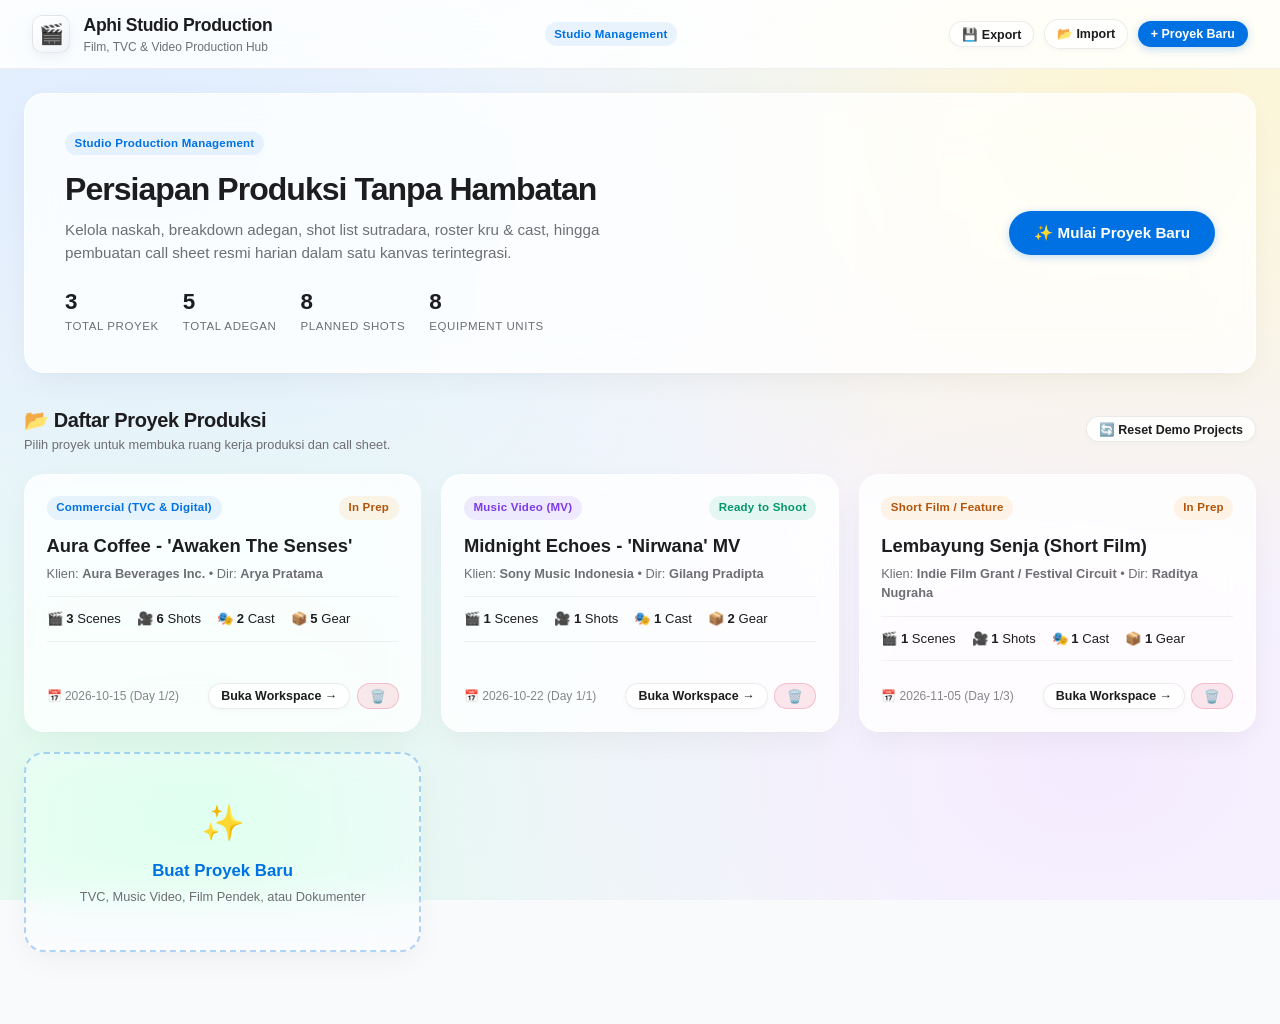
==== commit 9cf0d11e: "Fix UI cache & unified Liquid Glass theme" ====
--- a/cineprep-standalone.html
+++ b/cineprep-standalone.html
@@ -5,16 +5,16 @@
   <meta name="viewport" content="width=device-width, initial-scale=1.0">
   <title>Aphi Studio Production — Pre-Production & Production Hub</title>
   <style>
-/* CinePrep / Aphi Studio - Apple Liquid Glass White Theme */
+
 :root {
-  --bg-canvas: #f5f6fa;
-  --glass-surface: rgba(255, 255, 255, 0.76);
-  --glass-surface-hover: rgba(255, 255, 255, 0.92);
-  --glass-card: rgba(255, 255, 255, 0.65);
-  --glass-border: rgba(255, 255, 255, 0.85);
-  --glass-border-subtle: rgba(0, 0, 0, 0.06);
-  --glass-shadow: 0 12px 36px 0 rgba(0, 0, 0, 0.04), 0 2px 6px 0 rgba(0, 0, 0, 0.02);
-  --glass-shadow-hover: 0 20px 48px -6px rgba(0, 0, 0, 0.08), 0 4px 12px 0 rgba(0, 0, 0, 0.03);
+  --bg-canvas: #f8fafc;
+  --glass-surface: rgba(255, 255, 255, 0.82);
+  --glass-surface-hover: rgba(255, 255, 255, 0.95);
+  --glass-card: rgba(255, 255, 255, 0.75);
+  --glass-border: rgba(255, 255, 255, 0.9);
+  --glass-border-subtle: rgba(0, 0, 0, 0.07);
+  --glass-shadow: 0 10px 30px -4px rgba(0, 0, 0, 0.05), 0 2px 6px -1px rgba(0, 0, 0, 0.02);
+  --glass-shadow-hover: 0 20px 40px -6px rgba(0, 0, 0, 0.09), 0 4px 12px 0 rgba(0, 0, 0, 0.03);
   
   --apple-blue: #0071e3;
   --apple-blue-hover: #0077ed;
@@ -38,7 +38,7 @@
   --radius-sm: 8px;
   --radius-pill: 9999px;
   
-  --font-family: -apple-system, BlinkMacSystemFont, "SF Pro Display", "SF Pro Text", "Helvetica Neue", Arial, sans-serif;
+  --font-family: -apple-system, BlinkMacSystemFont, "SF Pro Display", "SF Pro Text", "Segoe UI", Roboto, "Helvetica Neue", sans-serif;
   --font-mono: "SFMono-Regular", Menlo, Monaco, Consolas, monospace;
 }
 
@@ -51,10 +51,10 @@
 body {
   background-color: var(--bg-canvas);
   background-image: 
-    radial-gradient(at 10% 20%, rgba(224, 238, 255, 0.8) 0px, transparent 50%),
-    radial-gradient(at 90% 10%, rgba(254, 243, 199, 0.6) 0px, transparent 40%),
-    radial-gradient(at 80% 80%, rgba(243, 232, 255, 0.7) 0px, transparent 50%),
-    radial-gradient(at 20% 90%, rgba(209, 250, 229, 0.5) 0px, transparent 45%);
+    radial-gradient(at 10% 15%, rgba(219, 234, 254, 0.85) 0px, transparent 55%),
+    radial-gradient(at 90% 10%, rgba(254, 243, 199, 0.75) 0px, transparent 45%),
+    radial-gradient(at 85% 85%, rgba(243, 232, 255, 0.8) 0px, transparent 55%),
+    radial-gradient(at 15% 90%, rgba(209, 250, 229, 0.7) 0px, transparent 50%);
   background-attachment: fixed;
   color: var(--apple-dark);
   font-family: var(--font-family);
@@ -63,11 +63,11 @@
   min-height: 100vh;
 }
 
-/* Glass Surface Utility */
+/* Glass Panels */
 .glass-panel {
   background: var(--glass-surface);
-  backdrop-filter: blur(28px) saturate(190%);
-  -webkit-backdrop-filter: blur(28px) saturate(190%);
+  backdrop-filter: blur(24px) saturate(180%);
+  -webkit-backdrop-filter: blur(24px) saturate(180%);
   border: 1px solid var(--glass-border);
   box-shadow: var(--glass-shadow);
   border-radius: var(--radius-lg);
@@ -75,25 +75,14 @@
   overflow: hidden;
 }
 
-.glass-panel::before {
-  content: "";
-  position: absolute;
-  top: 0;
-  left: 0;
-  right: 0;
-  height: 1px;
-  background: linear-gradient(90deg, rgba(255,255,255,0) 0%, rgba(255,255,255,0.9) 50%, rgba(255,255,255,0) 100%);
-  pointer-events: none;
-}
-
-/* Top App Navigation */
+/* App Header */
 .app-header {
   position: sticky;
   top: 0;
   z-index: 100;
-  background: rgba(255, 255, 255, 0.82);
-  backdrop-filter: blur(24px) saturate(180%);
-  -webkit-backdrop-filter: blur(24px) saturate(180%);
+  background: rgba(255, 255, 255, 0.85);
+  backdrop-filter: blur(20px) saturate(180%);
+  -webkit-backdrop-filter: blur(20px) saturate(180%);
   border-bottom: 1px solid rgba(0, 0, 0, 0.06);
   padding: 0.75rem 2rem;
   display: flex;
@@ -138,10 +127,10 @@
   display: flex;
   align-items: center;
   gap: 0.75rem;
-  background: rgba(0, 0, 0, 0.03);
+  background: rgba(0, 0, 0, 0.04);
   padding: 0.35rem 0.85rem;
   border-radius: var(--radius-pill);
-  border: 1px solid rgba(0, 0, 0, 0.05);
+  border: 1px solid rgba(0, 0, 0, 0.06);
   font-size: 0.82rem;
 }
 
@@ -151,7 +140,7 @@
   gap: 0.6rem;
 }
 
-/* Apple Buttons */
+/* Buttons */
 .btn {
   display: inline-flex;
   align-items: center;
@@ -225,16 +214,14 @@
 .badge-purple { background: var(--accent-purple-bg); color: var(--accent-purple); }
 .badge-red { background: var(--accent-red-bg); color: var(--accent-red); }
 
-/* Main App Wrapper */
+/* Main Wrapper */
 .app-wrapper {
   max-width: 1360px;
   margin: 1.5rem auto;
   padding: 0 1.5rem 3rem 1.5rem;
 }
 
-/* =========================================
-   VIEW 1: LANDING PAGE & PROJECTS DASHBOARD
-   ========================================= */
+/* Landing Hero */
 .landing-hero {
   margin-bottom: 2rem;
   padding: 2.25rem 2.5rem;
@@ -304,8 +291,8 @@
 
 .project-card {
   background: var(--glass-surface);
-  backdrop-filter: blur(24px) saturate(180%);
-  -webkit-backdrop-filter: blur(24px) saturate(180%);
+  backdrop-filter: blur(20px) saturate(180%);
+  -webkit-backdrop-filter: blur(20px) saturate(180%);
   border: 1px solid var(--glass-border);
   box-shadow: var(--glass-shadow);
   border-radius: var(--radius-lg);
@@ -371,9 +358,7 @@
   gap: 0.3rem;
 }
 
-/* =========================================
-   VIEW 2: WORKSPACE & PRODUCTION TOOLS
-   ========================================= */
+/* Workspace Header */
 .workspace-header {
   margin-bottom: 1.25rem;
   padding: 1.25rem 1.75rem;
@@ -399,7 +384,7 @@
   color: var(--apple-text-sub);
 }
 
-/* Apple Segmented Tab Bar */
+/* Segmented Tabs */
 .segmented-tabs-bar {
   background: rgba(0, 0, 0, 0.05);
   padding: 0.25rem;
@@ -434,21 +419,14 @@
   box-shadow: 0 2px 8px rgba(0, 0, 0, 0.08);
 }
 
-/* Tab Panes */
 .tab-pane {
   display: none;
 }
 .tab-pane.active {
   display: block;
-  animation: appleFadeIn 0.2s ease-out;
-}
-
-@keyframes appleFadeIn {
-  from { opacity: 0; transform: translateY(4px); }
-  to { opacity: 1; transform: translateY(0); }
-}
-
-/* Compact Glass Cards in Workspace */
+}
+
+/* Glass Card Compact */
 .glass-card-compact {
   background: var(--glass-surface);
   backdrop-filter: blur(20px) saturate(180%);
@@ -476,7 +454,6 @@
   letter-spacing: -0.01em;
 }
 
-/* Grids */
 .grid-2 { display: grid; grid-template-columns: repeat(2, 1fr); gap: 1.15rem; }
 .grid-3 { display: grid; grid-template-columns: repeat(3, 1fr); gap: 1.15rem; }
 .grid-4 { display: grid; grid-template-columns: repeat(4, 1fr); gap: 1rem; }
@@ -487,7 +464,7 @@
   .projects-grid { grid-template-columns: 1fr; }
 }
 
-/* Tables (Clean & Compact) */
+/* Table */
 .table-wrap {
   width: 100%;
   overflow-x: auto;
@@ -521,9 +498,9 @@
   background: rgba(0, 113, 227, 0.02);
 }
 
-/* Script Breakdown Scene Cards */
+/* Scene Cards */
 .scene-strip-card {
-  background: rgba(255, 255, 255, 0.7);
+  background: rgba(255, 255, 255, 0.75);
   border: 1px solid rgba(0, 0, 0, 0.06);
   border-radius: var(--radius-md);
   margin-bottom: 0.85rem;
@@ -564,7 +541,7 @@
   color: var(--apple-dark);
 }
 
-/* Forms & Inputs (Apple Style) */
+/* Forms */
 .form-group {
   margin-bottom: 0.85rem;
 }
@@ -596,29 +573,25 @@
   background: #ffffff;
 }
 
-/* Glass Modal */
+/* CRITICAL: Modals MUST BE HIDDEN BY DEFAULT */
 .modal-backdrop {
+  display: none; /* Default hidden */
   position: fixed;
   inset: 0;
   background: rgba(0, 0, 0, 0.35);
   backdrop-filter: blur(12px);
   -webkit-backdrop-filter: blur(12px);
-  display: flex;
+  z-index: 999;
   align-items: center;
   justify-content: center;
-  z-index: 200;
-  opacity: 0;
-  pointer-events: none;
-  transition: opacity 0.2s ease;
 }
 
 .modal-backdrop.open {
-  opacity: 1;
-  pointer-events: auto;
+  display: flex !important; /* Opened via JS */
 }
 
 .modal-glass-content {
-  background: rgba(255, 255, 255, 0.92);
+  background: rgba(255, 255, 255, 0.94);
   backdrop-filter: blur(30px);
   -webkit-backdrop-filter: blur(30px);
   border: 1px solid rgba(255, 255, 255, 0.9);
@@ -648,9 +621,7 @@
   cursor: pointer;
 }
 
-/* =========================================
-   CALL SHEET DOCUMENT PREVIEW (PRINT COMPLIANT)
-   ========================================= */
+/* Call Sheet Document */
 .callsheet-sheet-card {
   background: #ffffff;
   color: #111827;
@@ -680,7 +651,6 @@
 .cs-table tr:nth-child(even) td { background: #f9fafb; }
 .cs-footer { border-top: 2px solid #111827; padding-top: 8px; display: flex; justify-content: space-between; font-size: 10px; color: #4b5563; }
 
-/* Print Stylesheet */
 @media print {
   body { background: #ffffff !important; }
   .no-print, .app-header, .segmented-tabs-bar, .modal-backdrop, .btn { display: none !important; }
@@ -1130,7 +1100,7 @@
        ============================================== -->
 
   <!-- MODAL: NEW PROJECT -->
-  <div class="modal-backdrop" id="modal-new-project">
+  <div class="modal-backdrop" style="display: none;" style="display: none;" id="modal-new-project">
     <div class="modal-glass-content">
       <div class="modal-header-row">
         <h3>✨ Buat Proyek Produksi Baru</h3>
@@ -1176,7 +1146,7 @@
   </div>
 
   <!-- MODAL: ADD / EDIT SCENE -->
-  <div class="modal-backdrop" id="modal-scene">
+  <div class="modal-backdrop" style="display: none;" style="display: none;" id="modal-scene">
     <div class="modal-glass-content">
       <div class="modal-header-row">
         <h3 id="modal-scene-title">Tambah Adegan (Scene)</h3>
@@ -1251,7 +1221,7 @@
   </div>
 
   <!-- MODAL: ADD / EDIT SHOT -->
-  <div class="modal-backdrop" id="modal-shot">
+  <div class="modal-backdrop" style="display: none;" style="display: none;" id="modal-shot">
     <div class="modal-glass-content">
       <div class="modal-header-row">
         <h3 id="modal-shot-title">Tambah Shot</h3>
@@ -1325,7 +1295,7 @@
   </div>
 
   <!-- MODAL: ADD / EDIT CAST -->
-  <div class="modal-backdrop" id="modal-cast">
+  <div class="modal-backdrop" style="display: none;" style="display: none;" id="modal-cast">
     <div class="modal-glass-content">
       <div class="modal-header-row">
         <h3>Tambah Cast / Pemain</h3>
@@ -1380,7 +1350,7 @@
   </div>
 
   <!-- MODAL: ADD / EDIT CREW -->
-  <div class="modal-backdrop" id="modal-crew">
+  <div class="modal-backdrop" style="display: none;" style="display: none;" id="modal-crew">
     <div class="modal-glass-content">
       <div class="modal-header-row">
         <h3>Tambah Kru Produksi</h3>
@@ -1431,7 +1401,7 @@
   </div>
 
   <!-- MODAL: ADD / EDIT EQUIPMENT -->
-  <div class="modal-backdrop" id="modal-equipment">
+  <div class="modal-backdrop" style="display: none;" style="display: none;" id="modal-equipment">
     <div class="modal-glass-content">
       <div class="modal-header-row">
         <h3>Tambah Peralatan (Gear)</h3>
@@ -1484,6 +1454,7 @@
   </div>
 
   <!-- Scripts -->
+  
   <script>
 // Multi-Project Demo Dataset for Aphi Studio Production (CinePrep)
 const INITIAL_PROJECTS = [
@@ -3014,5 +2985,6 @@
 });
 
   </script>
+
 </body>
 </html>
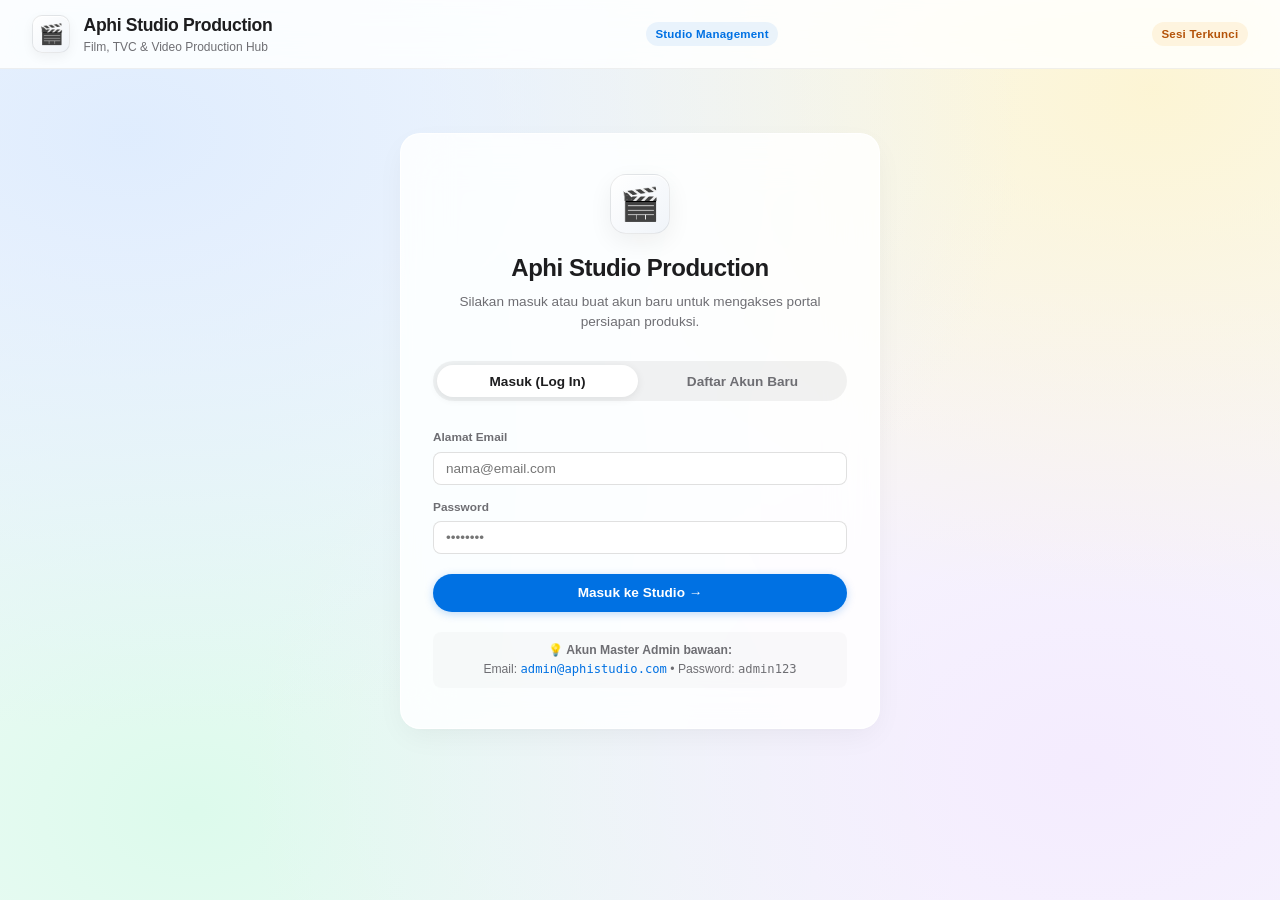
==== commit 6f1867df: "Add Login, SignUp, and Master Admin Approval system" ====
--- a/cineprep-standalone.html
+++ b/cineprep-standalone.html
@@ -5,14 +5,11 @@
   <meta name="viewport" content="width=device-width, initial-scale=1.0">
   <title>Aphi Studio Production — Pre-Production & Production Hub</title>
   <style>
-
 :root {
   --bg-canvas: #f8fafc;
-  --glass-surface: rgba(255, 255, 255, 0.82);
+  --glass-surface: rgba(255, 255, 255, 0.85);
   --glass-surface-hover: rgba(255, 255, 255, 0.95);
-  --glass-card: rgba(255, 255, 255, 0.75);
   --glass-border: rgba(255, 255, 255, 0.9);
-  --glass-border-subtle: rgba(0, 0, 0, 0.07);
   --glass-shadow: 0 10px 30px -4px rgba(0, 0, 0, 0.05), 0 2px 6px -1px rgba(0, 0, 0, 0.02);
   --glass-shadow-hover: 0 20px 40px -6px rgba(0, 0, 0, 0.09), 0 4px 12px 0 rgba(0, 0, 0, 0.03);
   
@@ -75,7 +72,7 @@
   overflow: hidden;
 }
 
-/* App Header */
+/* Header */
 .app-header {
   position: sticky;
   top: 0;
@@ -138,6 +135,19 @@
   display: flex;
   align-items: center;
   gap: 0.6rem;
+}
+
+/* User Profile in Header */
+.user-profile-badge {
+  display: flex;
+  align-items: center;
+  gap: 0.5rem;
+  background: rgba(0, 0, 0, 0.04);
+  padding: 0.35rem 0.85rem;
+  border-radius: var(--radius-pill);
+  font-size: 0.82rem;
+  font-weight: 600;
+  border: 1px solid rgba(0, 0, 0, 0.06);
 }
 
 /* Buttons */
@@ -182,6 +192,16 @@
   border-color: rgba(0, 0, 0, 0.15);
 }
 
+.btn-admin-glass {
+  background: var(--accent-purple-bg);
+  color: var(--accent-purple);
+  border: 1px solid rgba(124, 58, 237, 0.25);
+  box-shadow: 0 2px 6px rgba(124, 58, 237, 0.08);
+}
+.btn-admin-glass:hover {
+  background: rgba(124, 58, 237, 0.18);
+}
+
 .btn-danger-glass {
   background: var(--accent-red-bg);
   color: var(--accent-red);
@@ -219,6 +239,101 @@
   max-width: 1360px;
   margin: 1.5rem auto;
   padding: 0 1.5rem 3rem 1.5rem;
+}
+
+/* ========================================================
+   AUTHENTICATION VIEW (GATEKEEPER LOGIN & SIGNUP)
+   ======================================================== */
+.auth-container {
+  max-width: 480px;
+  margin: 4rem auto;
+  padding: 2.5rem 2rem;
+  text-align: center;
+}
+
+.auth-header {
+  margin-bottom: 1.75rem;
+}
+
+.auth-logo {
+  width: 60px;
+  height: 60px;
+  margin: 0 auto 1rem auto;
+  background: linear-gradient(135deg, #ffffff, #f0f4f9);
+  border: 1px solid rgba(0, 0, 0, 0.08);
+  box-shadow: 0 8px 24px rgba(0, 0, 0, 0.06), inset 0 1px 0 #ffffff;
+  border-radius: 16px;
+  display: flex;
+  align-items: center;
+  justify-content: center;
+  font-size: 2rem;
+}
+
+.auth-header h2 {
+  font-size: 1.5rem;
+  font-weight: 800;
+  letter-spacing: -0.02em;
+  color: var(--apple-dark);
+}
+
+.auth-header p {
+  font-size: 0.85rem;
+  color: var(--apple-text-sub);
+  margin-top: 0.35rem;
+}
+
+.auth-toggle-tabs {
+  background: rgba(0, 0, 0, 0.05);
+  padding: 0.25rem;
+  border-radius: var(--radius-pill);
+  display: inline-flex;
+  gap: 0.25rem;
+  margin-bottom: 1.75rem;
+  width: 100%;
+}
+
+.auth-tab-btn {
+  flex: 1;
+  background: transparent;
+  border: none;
+  padding: 0.55rem;
+  font-size: 0.85rem;
+  font-weight: 600;
+  border-radius: var(--radius-pill);
+  color: var(--apple-text-sub);
+  cursor: pointer;
+  transition: all 0.2s cubic-bezier(0.16, 1, 0.3, 1);
+  font-family: inherit;
+}
+
+.auth-tab-btn.active {
+  background: #ffffff;
+  color: var(--apple-dark);
+  box-shadow: 0 2px 8px rgba(0, 0, 0, 0.08);
+}
+
+.auth-alert {
+  padding: 0.75rem 1rem;
+  border-radius: var(--radius-md);
+  font-size: 0.82rem;
+  margin-bottom: 1.25rem;
+  text-align: left;
+  display: none;
+}
+.auth-alert-error {
+  background: var(--accent-red-bg);
+  color: var(--accent-red);
+  border: 1px solid rgba(225, 29, 72, 0.2);
+}
+.auth-alert-warning {
+  background: var(--accent-gold-bg);
+  color: var(--accent-gold);
+  border: 1px solid rgba(245, 158, 11, 0.25);
+}
+.auth-alert-success {
+  background: var(--accent-green-bg);
+  color: var(--accent-green);
+  border: 1px solid rgba(16, 185, 129, 0.25);
 }
 
 /* Landing Hero */
@@ -544,6 +659,7 @@
 /* Forms */
 .form-group {
   margin-bottom: 0.85rem;
+  text-align: left;
 }
 
 .form-label {
@@ -573,9 +689,9 @@
   background: #ffffff;
 }
 
-/* CRITICAL: Modals MUST BE HIDDEN BY DEFAULT */
+/* Modals */
 .modal-backdrop {
-  display: none; /* Default hidden */
+  display: none;
   position: fixed;
   inset: 0;
   background: rgba(0, 0, 0, 0.35);
@@ -586,10 +702,6 @@
   justify-content: center;
 }
 
-.modal-backdrop.open {
-  display: flex !important; /* Opened via JS */
-}
-
 .modal-glass-content {
   background: rgba(255, 255, 255, 0.94);
   backdrop-filter: blur(30px);
@@ -598,7 +710,7 @@
   box-shadow: 0 24px 64px rgba(0, 0, 0, 0.15);
   border-radius: var(--radius-lg);
   width: 90%;
-  max-width: 620px;
+  max-width: 680px;
   max-height: 88vh;
   overflow-y: auto;
   padding: 1.5rem;
@@ -655,7 +767,7 @@
   body { background: #ffffff !important; }
   .no-print, .app-header, .segmented-tabs-bar, .modal-backdrop, .btn { display: none !important; }
   .app-wrapper { margin: 0 !important; padding: 0 !important; max-width: 100% !important; }
-  #view-landing { display: none !important; }
+  #view-auth, #view-landing { display: none !important; }
   #view-workspace { display: block !important; }
   .tab-pane { display: none !important; }
   #tab-callsheet { display: block !important; }
@@ -664,8 +776,7 @@
   .cs-hospital-box { background: #fff5f5 !important; border: 2px solid #b91c1c !important; -webkit-print-color-adjust: exact; print-color-adjust: exact; }
   @page { size: A4 portrait; margin: 10mm; }
 }
-
-</style>
+  </style>
 </head>
 <body>
 
@@ -679,27 +790,109 @@
       </div>
     </div>
 
-    <!-- Dynamic Workspace Breadcrumb or Landing Title -->
+    <!-- Dynamic Workspace Breadcrumb or Studio Status -->
     <div id="header-context-container" style="display: flex; align-items: center; gap: 0.6rem;">
+      <span class="badge badge-blue">Studio Management</span>
+    </div>
+
+    <!-- Header Controls & User Session -->
+    <div class="header-controls no-print" id="header-user-controls">
       <!-- Populated via JS -->
     </div>
-
-    <div class="header-controls no-print">
-      <button class="btn btn-glass btn-sm" onclick="app.exportAllJSON()" title="Export Semua Proyek ke JSON">💾 Export</button>
-      <label class="btn btn-glass btn-sm" style="margin:0; cursor:pointer;" title="Import Proyek JSON">
-        📂 Import <input type="file" id="import-json-input" accept=".json" style="display:none" onchange="app.importAllJSON(event)">
-      </label>
-      <button class="btn btn-primary btn-sm" id="btn-header-primary" onclick="app.openNewProjectModal()">+ Proyek Baru</button>
-    </div>
   </header>
 
-  <!-- Main Container -->
+  <!-- Main Application Wrapper -->
   <div class="app-wrapper">
+
+    <!-- ==============================================
+         VIEW 0: AUTHENTICATION (LOGIN & SIGN UP)
+         ============================================== -->
+    <section id="view-auth" class="auth-container glass-panel">
+      <div class="auth-header">
+        <div class="auth-logo">🎬</div>
+        <h2>Aphi Studio Production</h2>
+        <p>Silakan masuk atau buat akun baru untuk mengakses portal persiapan produksi.</p>
+      </div>
+
+      <!-- Tab Switcher Login vs Sign Up -->
+      <div class="auth-toggle-tabs">
+        <button class="auth-tab-btn active" id="btn-tab-login" onclick="app.switchAuthTab('login')">Masuk (Log In)</button>
+        <button class="auth-tab-btn" id="btn-tab-signup" onclick="app.switchAuthTab('signup')">Daftar Akun Baru</button>
+      </div>
+
+      <!-- Auth Alert Box -->
+      <div class="auth-alert" id="auth-alert-box"></div>
+
+      <!-- FORM LOGIN -->
+      <form id="form-login" onsubmit="event.preventDefault(); app.handleLogin();">
+        <div class="form-group">
+          <label class="form-label">Alamat Email</label>
+          <input type="email" class="form-control" id="login-email" required placeholder="nama@email.com">
+        </div>
+        <div class="form-group">
+          <label class="form-label">Password</label>
+          <input type="password" class="form-control" id="login-password" required placeholder="••••••••">
+        </div>
+        <div style="margin-top: 1.25rem;">
+          <button type="submit" class="btn btn-primary" style="width: 100%; padding: 0.65rem;">Masuk ke Studio →</button>
+        </div>
+        
+        <div style="margin-top: 1.25rem; font-size: 0.76rem; color: var(--apple-text-sub); background: rgba(0,0,0,0.02); padding: 0.6rem; border-radius: 8px;">
+          💡 <strong>Akun Master Admin bawaan:</strong><br>
+          Email: <code style="color:var(--apple-blue);">admin@aphistudio.com</code> &bull; Password: <code>admin123</code>
+        </div>
+      </form>
+
+      <!-- FORM SIGN UP -->
+      <form id="form-signup" style="display: none;" onsubmit="event.preventDefault(); app.handleSignUp();">
+        <div class="form-group">
+          <label class="form-label">Nama Lengkap</label>
+          <input type="text" class="form-control" id="signup-name" required placeholder="Nama lengkap Anda">
+        </div>
+        <div class="form-group">
+          <label class="form-label">Alamat Email</label>
+          <input type="email" class="form-control" id="signup-email" required placeholder="nama@email.com">
+        </div>
+        <div class="form-group">
+          <label class="form-label">Posisi / Departemen di Produksi</label>
+          <select class="form-control" id="signup-role">
+            <option value="Sutradara (Director)">Sutradara (Director)</option>
+            <option value="Produser (Producer)">Produser (Producer)</option>
+            <option value="1st / 2nd Assistant Director">1st / 2nd Assistant Director</option>
+            <option value="Kamera (DoP / AC / Operator)">Kamera (DoP / AC / Operator)</option>
+            <option value="Lighting & Grip (Gaffer / Key Grip)">Lighting & Grip (Gaffer / Key Grip)</option>
+            <option value="Audio & Sound Recordist">Audio & Sound Recordist</option>
+            <option value="Art Department & Props">Art Department & Props</option>
+            <option value="Wardrobe & Makeup Artist">Wardrobe & Makeup Artist</option>
+            <option value="Aktor / Cast / Talent">Aktor / Cast / Talent</option>
+            <option value="Unit & Logistik Produksi">Unit & Logistik Produksi</option>
+            <option value="Klien / Agensi Periklanan">Klien / Agensi Periklanan</option>
+          </select>
+        </div>
+        <div class="grid-2">
+          <div class="form-group">
+            <label class="form-label">Password</label>
+            <input type="password" class="form-control" id="signup-password" required placeholder="Minimal 6 karakter">
+          </div>
+          <div class="form-group">
+            <label class="form-label">Ulangi Password</label>
+            <input type="password" class="form-control" id="signup-password-confirm" required placeholder="Konfirmasi password">
+          </div>
+        </div>
+
+        <p style="font-size: 0.75rem; color: var(--apple-text-sub); text-align: left; margin: 0.5rem 0 1rem 0;">
+          ℹ️ <strong>Catatan Approval:</strong> Setiap pendaftaran baru memerlukan persetujuan dari <strong>Master Admin</strong> sebelum akun aktif dan dapat digunakan untuk masuk.
+        </p>
+
+        <button type="submit" class="btn btn-primary" style="width: 100%; padding: 0.65rem;">Daftar Akun Baru (Menunggu Approval)</button>
+      </form>
+    </section>
+
 
     <!-- ==============================================
          VIEW 1: LANDING PAGE & PROJECTS DASHBOARD
          ============================================== -->
-    <main id="view-landing">
+    <main id="view-landing" style="display: none;">
       <!-- Landing Hero Glass Banner -->
       <section class="landing-hero glass-panel">
         <div class="landing-hero-left">
@@ -1096,11 +1289,45 @@
   </div>
 
   <!-- ==============================================
-       MODALS
+       MODALS (HIDDEN BY DEFAULT WITH STYLE="DISPLAY:NONE")
        ============================================== -->
 
+  <!-- MODAL: ADMIN USER APPROVALS -->
+  <div class="modal-backdrop" id="modal-admin-approvals" style="display: none;">
+    <div class="modal-glass-content" style="max-width: 780px;">
+      <div class="modal-header-row">
+        <div>
+          <h3>🛡️ Manajemen Pengguna & Persetujuan Akun</h3>
+          <p style="font-size:0.75rem; color:var(--apple-text-sub);">Sebagai Master Admin, Anda dapat menyetujui atau menolak pendaftaran akun kru studio.</p>
+        </div>
+        <button class="close-btn" onclick="app.closeModal('modal-admin-approvals')">&times;</button>
+      </div>
+
+      <div class="table-wrap">
+        <table class="apple-table">
+          <thead>
+            <tr>
+              <th>Nama Kru</th>
+              <th>Email</th>
+              <th>Posisi / Divisi</th>
+              <th>Status</th>
+              <th style="width: 170px;">Aksi Admin</th>
+            </tr>
+          </thead>
+          <tbody id="admin-users-table-body">
+            <!-- Rendered via JS -->
+          </tbody>
+        </table>
+      </div>
+
+      <div style="display:flex; justify-content:flex-end; margin-top:1.25rem;">
+        <button type="button" class="btn btn-glass" onclick="app.closeModal('modal-admin-approvals')">Tutup Panel</button>
+      </div>
+    </div>
+  </div>
+
   <!-- MODAL: NEW PROJECT -->
-  <div class="modal-backdrop" style="display: none;" style="display: none;" id="modal-new-project">
+  <div class="modal-backdrop" id="modal-new-project" style="display: none;">
     <div class="modal-glass-content">
       <div class="modal-header-row">
         <h3>✨ Buat Proyek Produksi Baru</h3>
@@ -1146,7 +1373,7 @@
   </div>
 
   <!-- MODAL: ADD / EDIT SCENE -->
-  <div class="modal-backdrop" style="display: none;" style="display: none;" id="modal-scene">
+  <div class="modal-backdrop" id="modal-scene" style="display: none;">
     <div class="modal-glass-content">
       <div class="modal-header-row">
         <h3 id="modal-scene-title">Tambah Adegan (Scene)</h3>
@@ -1221,7 +1448,7 @@
   </div>
 
   <!-- MODAL: ADD / EDIT SHOT -->
-  <div class="modal-backdrop" style="display: none;" style="display: none;" id="modal-shot">
+  <div class="modal-backdrop" id="modal-shot" style="display: none;">
     <div class="modal-glass-content">
       <div class="modal-header-row">
         <h3 id="modal-shot-title">Tambah Shot</h3>
@@ -1295,7 +1522,7 @@
   </div>
 
   <!-- MODAL: ADD / EDIT CAST -->
-  <div class="modal-backdrop" style="display: none;" style="display: none;" id="modal-cast">
+  <div class="modal-backdrop" id="modal-cast" style="display: none;">
     <div class="modal-glass-content">
       <div class="modal-header-row">
         <h3>Tambah Cast / Pemain</h3>
@@ -1350,7 +1577,7 @@
   </div>
 
   <!-- MODAL: ADD / EDIT CREW -->
-  <div class="modal-backdrop" style="display: none;" style="display: none;" id="modal-crew">
+  <div class="modal-backdrop" id="modal-crew" style="display: none;">
     <div class="modal-glass-content">
       <div class="modal-header-row">
         <h3>Tambah Kru Produksi</h3>
@@ -1401,7 +1628,7 @@
   </div>
 
   <!-- MODAL: ADD / EDIT EQUIPMENT -->
-  <div class="modal-backdrop" style="display: none;" style="display: none;" id="modal-equipment">
+  <div class="modal-backdrop" id="modal-equipment" style="display: none;">
     <div class="modal-glass-content">
       <div class="modal-header-row">
         <h3>Tambah Peralatan (Gear)</h3>
@@ -1453,8 +1680,7 @@
     </div>
   </div>
 
-  <!-- Scripts -->
-  
+  <!-- Application Logic -->
   <script>
 // Multi-Project Demo Dataset for Aphi Studio Production (CinePrep)
 const INITIAL_PROJECTS = [
@@ -1843,37 +2069,388 @@
   }
 ];
 
-  </script>
-  <script>
-// Aphi Studio Production - Apple Liquid Glass Application Logic
+
+// Master User Database Definition
+const DEFAULT_USERS = [
+  {
+    id: "usr_admin",
+    name: "Aphi Master Admin",
+    email: "admin@aphistudio.com",
+    password: "admin123",
+    role: "Studio Owner & Executive Producer",
+    status: "approved",
+    isAdmin: true,
+    registeredAt: "2026-10-01"
+  },
+  {
+    id: "usr_crew_budi",
+    name: "Budi Santoso",
+    email: "budi@aphistudio.com",
+    password: "budi123",
+    role: "1st Assistant Director",
+    status: "approved",
+    isAdmin: false,
+    registeredAt: "2026-10-01"
+  },
+  {
+    id: "usr_pending_rian",
+    name: "Rian Hidayat",
+    email: "rian@gmail.com",
+    password: "rian123",
+    role: "Lighting & Grip Crew",
+    status: "pending",
+    isAdmin: false,
+    registeredAt: "2026-10-01"
+  }
+];
+
 class ProductionApp {
   constructor() {
-    this.storageKey = "aphi_studio_production_v2";
+    this.storageProjectsKey = "aphi_studio_production_v4";
+    this.storageUsersKey = "aphi_studio_users_v4";
+    this.storageSessionKey = "aphi_studio_current_user_v4";
+
     this.projects = this.loadProjects();
+    this.users = this.loadUsers();
+    this.currentUser = this.loadSession();
     this.activeProjectId = null;
+
     this.initDOM();
   }
 
   loadProjects() {
-    const saved = localStorage.getItem(this.storageKey);
+    const saved = localStorage.getItem(this.storageProjectsKey);
     if (saved) {
       try {
         const parsed = JSON.parse(saved);
         if (Array.isArray(parsed) && parsed.length > 0) return parsed;
-      } catch (e) {
-        console.error("Failed to parse saved projects, loading default demo", e);
-      }
+      } catch (e) {}
     }
     return JSON.parse(JSON.stringify(INITIAL_PROJECTS));
   }
 
   saveProjects() {
-    localStorage.setItem(this.storageKey, JSON.stringify(this.projects));
+    localStorage.setItem(this.storageProjectsKey, JSON.stringify(this.projects));
     if (this.activeProjectId) {
       this.updateWorkspaceStats();
     } else {
       this.renderLanding();
     }
+  }
+
+  loadUsers() {
+    const saved = localStorage.getItem(this.storageUsersKey);
+    if (saved) {
+      try {
+        const parsed = JSON.parse(saved);
+        if (Array.isArray(parsed) && parsed.length > 0) return parsed;
+      } catch (e) {}
+    }
+    return JSON.parse(JSON.stringify(DEFAULT_USERS));
+  }
+
+  saveUsers() {
+    localStorage.setItem(this.storageUsersKey, JSON.stringify(this.users));
+    this.updateHeaderControls();
+    this.renderAdminUsersList();
+  }
+
+  loadSession() {
+    const saved = localStorage.getItem(this.storageSessionKey);
+    if (saved) {
+      try {
+        return JSON.parse(saved);
+      } catch (e) {}
+    }
+    return null; // Not logged in
+  }
+
+  saveSession(user) {
+    this.currentUser = user;
+    if (user) {
+      localStorage.setItem(this.storageSessionKey, JSON.stringify(user));
+    } else {
+      localStorage.removeItem(this.storageSessionKey);
+    }
+    this.updateHeaderControls();
+  }
+
+  initDOM() {
+    this.setupWorkspaceTabs();
+    if (!this.currentUser) {
+      this.showAuthView();
+    } else {
+      this.navToLanding();
+    }
+  }
+
+  // ==========================================
+  // AUTHENTICATION LOGIC (LOGIN & SIGNUP)
+  // ==========================================
+  showAuthView() {
+    document.getElementById("view-auth").style.display = "block";
+    document.getElementById("view-landing").style.display = "none";
+    document.getElementById("view-workspace").style.display = "none";
+    this.updateHeaderControls();
+  }
+
+  switchAuthTab(tab) {
+    this.hideAuthAlert();
+    const btnLogin = document.getElementById("btn-tab-login");
+    const btnSignup = document.getElementById("btn-tab-signup");
+    const formLogin = document.getElementById("form-login");
+    const formSignup = document.getElementById("form-signup");
+
+    if (tab === "login") {
+      btnLogin.classList.add("active");
+      btnSignup.classList.remove("active");
+      formLogin.style.display = "block";
+      formSignup.style.display = "none";
+    } else {
+      btnLogin.classList.remove("active");
+      btnSignup.classList.add("active");
+      formLogin.style.display = "none";
+      formSignup.style.display = "block";
+    }
+  }
+
+  showAuthAlert(message, type = "error") {
+    const box = document.getElementById("auth-alert-box");
+    box.className = `auth-alert auth-alert-${type}`;
+    box.innerHTML = message;
+    box.style.display = "block";
+  }
+
+  hideAuthAlert() {
+    const box = document.getElementById("auth-alert-box");
+    if (box) box.style.display = "none";
+  }
+
+  handleLogin() {
+    const email = document.getElementById("login-email").value.trim().toLowerCase();
+    const password = document.getElementById("login-password").value;
+
+    const user = this.users.find((u) => u.email.toLowerCase() === email && u.password === password);
+    if (!user) {
+      this.showAuthAlert("❌ Email atau password salah. Silakan coba lagi.", "error");
+      return;
+    }
+
+    // Check approval status
+    if (user.status === "pending") {
+      this.showAuthAlert("⏳ <strong>Pendaftaran Masih Menunggu Persetujuan:</strong><br>Akun Anda belum disetujui oleh Master Admin Aphi Studio. Silakan tunggu konfirmasi admin.", "warning");
+      return;
+    }
+
+    if (user.status === "rejected") {
+      this.showAuthAlert("🚫 <strong>Akses Ditolak:</strong> Akun ini telah dinonaktifkan atau ditolak oleh Admin.", "error");
+      return;
+    }
+
+    // Approved! Login successful
+    this.saveSession(user);
+    this.hideAuthAlert();
+    document.getElementById("form-login").reset();
+    this.navToLanding();
+  }
+
+  handleSignUp() {
+    const name = document.getElementById("signup-name").value.trim();
+    const email = document.getElementById("signup-email").value.trim().toLowerCase();
+    const role = document.getElementById("signup-role").value;
+    const password = document.getElementById("signup-password").value;
+    const confirmPass = document.getElementById("signup-password-confirm").value;
+
+    if (password !== confirmPass) {
+      this.showAuthAlert("❌ Password dan Konfirmasi Password tidak cocok.", "error");
+      return;
+    }
+
+    if (this.users.some((u) => u.email.toLowerCase() === email)) {
+      this.showAuthAlert("⚠️ Email ini sudah terdaftar. Silakan gunakan email lain atau hubungi admin.", "warning");
+      return;
+    }
+
+    const newUser = {
+      id: `usr_${Date.now()}`,
+      name,
+      email,
+      password,
+      role,
+      status: "pending", // Waiting for admin approval!
+      isAdmin: false,
+      registeredAt: new Date().toISOString().split("T")[0]
+    };
+
+    this.users.push(newUser);
+    this.saveUsers();
+
+    document.getElementById("form-signup").reset();
+    this.switchAuthTab("login");
+    this.showAuthAlert("🎉 <strong>Pendaftaran Berhasil!</strong><br>Akun Anda telah terdaftar dan berstatus <strong>Pending Approval</strong>. Anda baru dapat masuk setelah Master Admin menyetujui akun Anda.", "success");
+  }
+
+  logout() {
+    if (confirm("Keluar dari sesi Aphi Studio Production?")) {
+      this.saveSession(null);
+      this.activeProjectId = null;
+      this.showAuthView();
+    }
+  }
+
+  // ==========================================
+  // ADMIN APPROVAL LOGIC
+  // ==========================================
+  openAdminApprovalsModal() {
+    if (!this.currentUser || !this.currentUser.isAdmin) {
+      alert("Hanya Master Admin yang memiliki hak akses persetujuan akun.");
+      return;
+    }
+    this.renderAdminUsersList();
+    this.openModal("modal-admin-approvals");
+  }
+
+  renderAdminUsersList() {
+    const tbody = document.getElementById("admin-users-table-body");
+    if (!tbody) return;
+
+    tbody.innerHTML = this.users.map((u) => {
+      let statusBadge = "";
+      if (u.status === "approved") {
+        statusBadge = `<span class="badge badge-green">✓ Disetujui</span>`;
+      } else if (u.status === "rejected") {
+        statusBadge = `<span class="badge badge-red">✕ Ditolak</span>`;
+      } else {
+        statusBadge = `<span class="badge badge-gold">⏳ Menunggu (Pending)</span>`;
+      }
+
+      let actionButtons = "";
+      if (u.isAdmin) {
+        actionButtons = `<span style="font-size:0.75rem; color:var(--apple-blue); font-weight:bold;">👑 Master Admin</span>`;
+      } else {
+        actionButtons = `
+          <div style="display:flex; gap:0.3rem;">
+            ${u.status !== 'approved' ? `<button class="btn btn-primary btn-sm" onclick="app.approveUser('${u.id}')">Setujui</button>` : ''}
+            ${u.status !== 'rejected' ? `<button class="btn btn-danger-glass btn-sm" onclick="app.rejectUser('${u.id}')">Tolak</button>` : ''}
+            <button class="btn btn-glass btn-sm" onclick="app.deleteUser('${u.id}')" title="Hapus User">🗑️</button>
+          </div>
+        `;
+      }
+
+      return `
+        <tr style="${u.status === 'pending' ? 'background: rgba(245, 158, 11, 0.05); font-weight:600;' : ''}">
+          <td><strong>${this.escapeHTML(u.name)}</strong></td>
+          <td>${this.escapeHTML(u.email)}</td>
+          <td>${this.escapeHTML(u.role)}</td>
+          <td>${statusBadge}</td>
+          <td>${actionButtons}</td>
+        </tr>
+      `;
+    }).join("");
+  }
+
+  approveUser(id) {
+    const user = this.users.find((u) => u.id === id);
+    if (!user) return;
+    user.status = "approved";
+    this.saveUsers();
+    alert(`Akun "${user.name}" berhasil disetujui! Pengguna sekarang sudah bisa masuk.`);
+  }
+
+  rejectUser(id) {
+    const user = this.users.find((u) => u.id === id);
+    if (!user) return;
+    user.status = "rejected";
+    this.saveUsers();
+    alert(`Akun "${user.name}" ditolak.`);
+  }
+
+  deleteUser(id) {
+    const user = this.users.find((u) => u.id === id);
+    if (!user) return;
+    if (confirm(`Hapus akun "${user.name}"?`)) {
+      this.users = this.users.filter((u) => u.id !== id);
+      this.saveUsers();
+    }
+  }
+
+  updateHeaderControls() {
+    const container = document.getElementById("header-user-controls");
+    if (!container) return;
+
+    if (!this.currentUser) {
+      container.innerHTML = `
+        <span class="badge badge-gold">Sesi Terkunci</span>
+      `;
+      return;
+    }
+
+    const pendingCount = this.users.filter((u) => u.status === "pending").length;
+    const adminBtn = this.currentUser.isAdmin ? `
+      <button class="btn btn-admin-glass btn-sm" onclick="app.openAdminApprovalsModal()" title="Persetujuan Akun">
+        🛡️ Persetujuan Kru ${pendingCount > 0 ? `<span class="badge badge-gold" style="background:#b45309; color:#fff; font-size:0.68rem; padding:0.1rem 0.4rem; margin-left:0.2rem;">${pendingCount} Pending</span>` : ''}
+      </button>
+    ` : '';
+
+    container.innerHTML = `
+      <div class="user-profile-badge">
+        <span>👤 <strong>${this.escapeHTML(this.currentUser.name)}</strong></span>
+        ${this.currentUser.isAdmin ? '<span class="badge badge-purple">Admin</span>' : `<span style="font-size:0.75rem; color:var(--apple-text-sub);">${this.escapeHTML(this.currentUser.role)}</span>`}
+      </div>
+      ${adminBtn}
+      <button class="btn btn-glass btn-sm" onclick="app.exportAllJSON()" title="Export JSON">💾 Export</button>
+      <button class="btn btn-danger-glass btn-sm" onclick="app.logout()">Keluar</button>
+    `;
+  }
+
+  // ==========================================
+  // NAVIGATION BETWEEN LANDING & WORKSPACE
+  // ==========================================
+  navToLanding() {
+    if (!this.currentUser) return this.showAuthView();
+
+    this.activeProjectId = null;
+    document.getElementById("view-auth").style.display = "none";
+    document.getElementById("view-landing").style.display = "block";
+    document.getElementById("view-workspace").style.display = "none";
+    document.getElementById("header-context-container").innerHTML = `
+      <span class="badge badge-blue">Studio Management</span>
+    `;
+    this.updateHeaderControls();
+    this.renderLanding();
+    window.scrollTo({ top: 0, behavior: "smooth" });
+  }
+
+  openProject(projectId) {
+    if (!this.currentUser) return this.showAuthView();
+
+    this.activeProjectId = projectId;
+    const proj = this.getActiveProject();
+    if (!proj) return;
+
+    document.getElementById("view-auth").style.display = "none";
+    document.getElementById("view-landing").style.display = "none";
+    document.getElementById("view-workspace").style.display = "block";
+
+    document.getElementById("header-context-container").innerHTML = `
+      <div class="header-project-pill">
+        <strong>${this.escapeHTML(proj.title)}</strong>
+        <span class="badge badge-gold">Day ${proj.currentDay || 1}/${proj.totalDays || 1}</span>
+      </div>
+    `;
+
+    this.updateHeaderControls();
+
+    // Reset active tab to Overview
+    document.querySelectorAll(".seg-tab-btn").forEach((b) => b.classList.remove("active"));
+    document.querySelectorAll("#view-workspace .tab-pane").forEach((p) => p.classList.remove("active"));
+    const firstTabBtn = document.querySelector(`.seg-tab-btn[data-tab="tab-overview"]`);
+    if (firstTabBtn) firstTabBtn.classList.add("active");
+    const firstPane = document.getElementById("tab-overview");
+    if (firstPane) firstPane.classList.add("active");
+
+    this.renderWorkspaceAll();
+    window.scrollTo({ top: 0, behavior: "smooth" });
   }
 
   getActiveProject() {
@@ -1891,10 +2468,13 @@
   }
 
   exportAllJSON() {
-    const dataStr = "data:text/json;charset=utf-8," + encodeURIComponent(JSON.stringify(this.projects, null, 2));
+    const dataStr = "data:text/json;charset=utf-8," + encodeURIComponent(JSON.stringify({
+      projects: this.projects,
+      users: this.users
+    }, null, 2));
     const downloadAnchor = document.createElement("a");
     downloadAnchor.setAttribute("href", dataStr);
-    downloadAnchor.setAttribute("download", `aphi_studio_projects_${Date.now()}.json`);
+    downloadAnchor.setAttribute("download", `aphi_studio_backup_${Date.now()}.json`);
     document.body.appendChild(downloadAnchor);
     downloadAnchor.click();
     downloadAnchor.remove();
@@ -1907,14 +2487,16 @@
     reader.onload = (e) => {
       try {
         const imported = JSON.parse(e.target.result);
-        if (Array.isArray(imported) && imported.length > 0) {
+        if (Array.isArray(imported)) {
           this.projects = imported;
-          this.saveProjects();
-          this.navToLanding();
-          alert("Data proyek berhasil di-import!");
-        } else {
-          alert("Format file JSON tidak sesuai.");
+        } else if (imported && Array.isArray(imported.projects)) {
+          this.projects = imported.projects;
+          if (Array.isArray(imported.users)) this.users = imported.users;
         }
+        this.saveProjects();
+        this.saveUsers();
+        this.navToLanding();
+        alert("Data proyek berhasil di-import!");
       } catch (err) {
         alert("Gagal membaca file JSON: " + err.message);
       }
@@ -1923,11 +2505,6 @@
     event.target.value = "";
   }
 
-  initDOM() {
-    this.setupWorkspaceTabs();
-    this.navToLanding();
-  }
-
   setupWorkspaceTabs() {
     const tabBtns = document.querySelectorAll(".seg-tab-btn");
     tabBtns.forEach((btn) => {
@@ -1948,58 +2525,9 @@
   }
 
   // ==========================================
-  // NAVIGATION BETWEEN LANDING & WORKSPACE
-  // ==========================================
-  navToLanding() {
-    this.activeProjectId = null;
-    document.getElementById("view-landing").style.display = "block";
-    document.getElementById("view-workspace").style.display = "none";
-    document.getElementById("header-context-container").innerHTML = `
-      <span class="badge badge-blue">Studio Management</span>
-    `;
-    document.getElementById("btn-header-primary").style.display = "inline-flex";
-    document.getElementById("btn-header-primary").textContent = "+ Proyek Baru";
-    document.getElementById("btn-header-primary").onclick = () => this.openNewProjectModal();
-    this.renderLanding();
-    window.scrollTo({ top: 0, behavior: "smooth" });
-  }
-
-  openProject(projectId) {
-    this.activeProjectId = projectId;
-    const proj = this.getActiveProject();
-    if (!proj) return;
-
-    document.getElementById("view-landing").style.display = "none";
-    document.getElementById("view-workspace").style.display = "block";
-
-    document.getElementById("header-context-container").innerHTML = `
-      <div class="header-project-pill">
-        <strong>${this.escapeHTML(proj.title)}</strong>
-        <span class="badge badge-gold">Day ${proj.currentDay || 1}/${proj.totalDays || 1}</span>
-      </div>
-    `;
-
-    document.getElementById("btn-header-primary").style.display = "inline-flex";
-    document.getElementById("btn-header-primary").textContent = "🖨️ Cetak Call Sheet";
-    document.getElementById("btn-header-primary").onclick = () => this.printCurrentCallSheet();
-
-    // Reset active tab to Overview
-    document.querySelectorAll(".seg-tab-btn").forEach((b) => b.classList.remove("active"));
-    document.querySelectorAll("#view-workspace .tab-pane").forEach((p) => p.classList.remove("active"));
-    const firstTabBtn = document.querySelector(`.seg-tab-btn[data-tab="tab-overview"]`);
-    if (firstTabBtn) firstTabBtn.classList.add("active");
-    const firstPane = document.getElementById("tab-overview");
-    if (firstPane) firstPane.classList.add("active");
-
-    this.renderWorkspaceAll();
-    window.scrollTo({ top: 0, behavior: "smooth" });
-  }
-
-  // ==========================================
   // VIEW 1: LANDING PAGE RENDERING
   // ==========================================
   renderLanding() {
-    // Stats calculation
     let totalScenes = 0;
     let totalShots = 0;
     let totalGear = 0;
@@ -2153,7 +2681,6 @@
     const p = this.getActiveProject();
     if (!p) return;
 
-    // Header info
     document.getElementById("ws-project-title").textContent = p.title || "Untitled";
     document.getElementById("ws-project-type").textContent = p.type || "Film/Video";
     document.getElementById("ws-day-badge").textContent = `Day ${p.currentDay || 1} of ${p.totalDays || 1}`;
@@ -2178,7 +2705,6 @@
     document.getElementById("stat-ws-crew-gear").textContent = `${(p.crew || []).length} Kru / ${(p.equipment || []).length} Gear`;
   }
 
-  // --- TAB 1: OVERVIEW & DETAILS ---
   renderWorkspaceProjectForm() {
     const p = this.getActiveProject();
     if (!p) return;
@@ -2959,12 +3485,18 @@
   // --- MODAL UTILS ---
   openModal(modalId) {
     const el = document.getElementById(modalId);
-    if (el) el.classList.add("open");
+    if (el) {
+      el.style.display = "flex";
+      el.classList.add("open");
+    }
   }
 
   closeModal(modalId) {
     const el = document.getElementById(modalId);
-    if (el) el.classList.remove("open");
+    if (el) {
+      el.style.display = "none";
+      el.classList.remove("open");
+    }
   }
 
   escapeHTML(str) {
@@ -2978,13 +3510,11 @@
   }
 }
 
-// Instantiate globally
+// Global App Initialization
 let app;
 window.addEventListener("DOMContentLoaded", () => {
   app = new ProductionApp();
 });
-
   </script>
-
 </body>
-</html>
+</html>
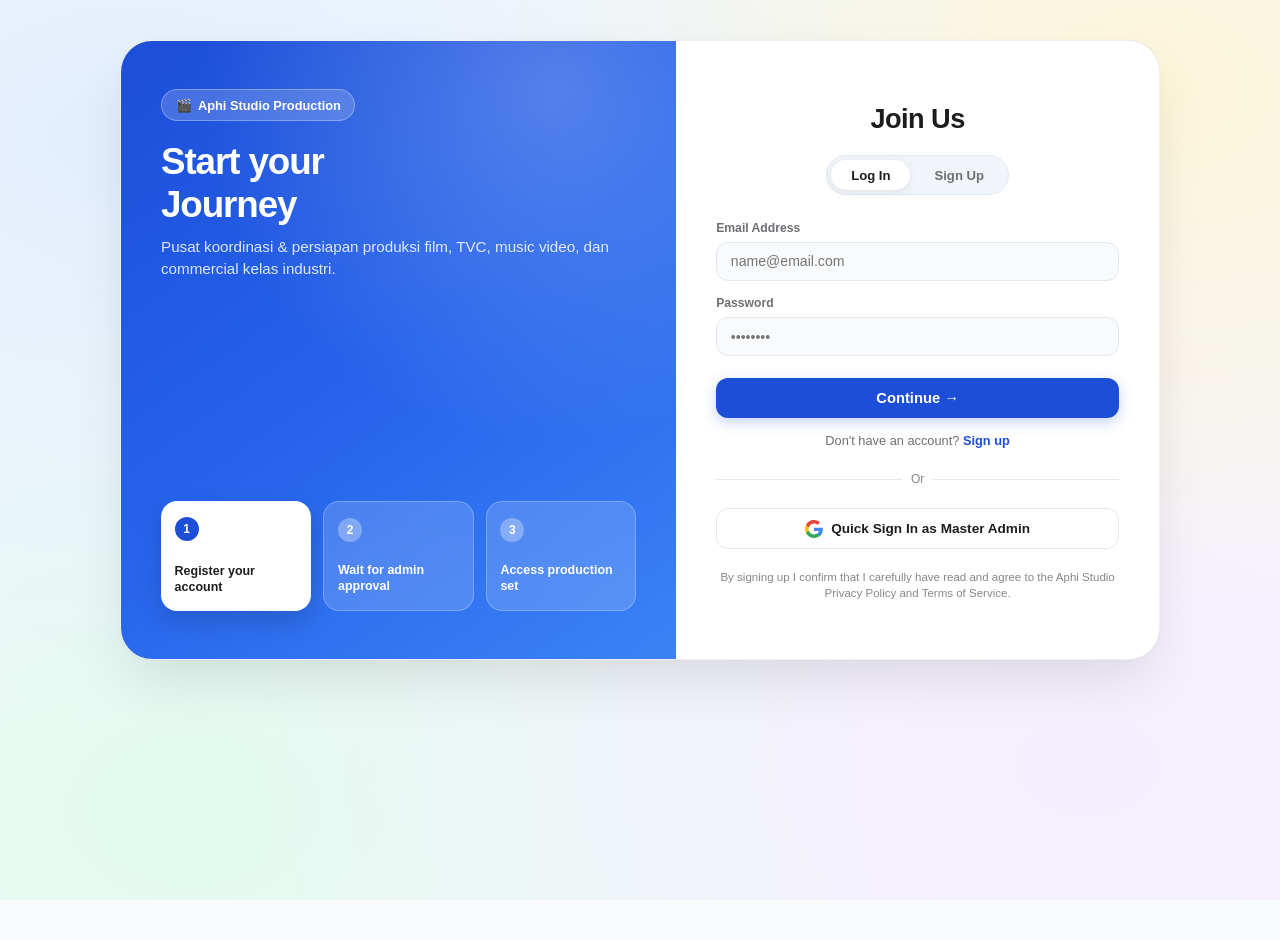
==== commit 06b0b174: "Apply Image 2 Auth, Image 3 Folders, and Image 4 Dashboard layout" ====
--- a/cineprep-standalone.html
+++ b/cineprep-standalone.html
@@ -7,20 +7,18 @@
   <style>
 :root {
   --bg-canvas: #f8fafc;
-  --glass-surface: rgba(255, 255, 255, 0.85);
-  --glass-surface-hover: rgba(255, 255, 255, 0.95);
-  --glass-border: rgba(255, 255, 255, 0.9);
-  --glass-shadow: 0 10px 30px -4px rgba(0, 0, 0, 0.05), 0 2px 6px -1px rgba(0, 0, 0, 0.02);
-  --glass-shadow-hover: 0 20px 40px -6px rgba(0, 0, 0, 0.09), 0 4px 12px 0 rgba(0, 0, 0, 0.03);
-  
+  --apple-dark: #1d1d1f;
   --apple-blue: #0071e3;
   --apple-blue-hover: #0077ed;
-  --apple-blue-light: rgba(0, 113, 227, 0.08);
-  --apple-dark: #1d1d1f;
+  --apple-blue-deep: #1d4ed8;
   --apple-text-sub: #6e6e73;
   --apple-text-tertiary: #86868b;
   --apple-border: #e5e5ea;
   
+  --glass-surface: rgba(255, 255, 255, 0.88);
+  --glass-border: rgba(255, 255, 255, 0.95);
+  --glass-shadow: 0 10px 30px -4px rgba(0, 0, 0, 0.05), 0 2px 6px -1px rgba(0, 0, 0, 0.02);
+
   --accent-gold: #b45309;
   --accent-gold-bg: rgba(245, 158, 11, 0.1);
   --accent-green: #059669;
@@ -30,7 +28,7 @@
   --accent-purple: #7c3aed;
   --accent-purple-bg: rgba(124, 58, 237, 0.1);
 
-  --radius-lg: 20px;
+  --radius-lg: 24px;
   --radius-md: 14px;
   --radius-sm: 8px;
   --radius-pill: 9999px;
@@ -39,19 +37,15 @@
   --font-mono: "SFMono-Regular", Menlo, Monaco, Consolas, monospace;
 }
 
-* {
-  box-sizing: border-box;
-  margin: 0;
-  padding: 0;
-}
+* { box-sizing: border-box; margin: 0; padding: 0; }
 
 body {
   background-color: var(--bg-canvas);
   background-image: 
-    radial-gradient(at 10% 15%, rgba(219, 234, 254, 0.85) 0px, transparent 55%),
-    radial-gradient(at 90% 10%, rgba(254, 243, 199, 0.75) 0px, transparent 45%),
-    radial-gradient(at 85% 85%, rgba(243, 232, 255, 0.8) 0px, transparent 55%),
-    radial-gradient(at 15% 90%, rgba(209, 250, 229, 0.7) 0px, transparent 50%);
+    radial-gradient(at 10% 15%, rgba(219, 234, 254, 0.75) 0px, transparent 55%),
+    radial-gradient(at 90% 10%, rgba(254, 243, 199, 0.65) 0px, transparent 45%),
+    radial-gradient(at 85% 85%, rgba(243, 232, 255, 0.7) 0px, transparent 55%),
+    radial-gradient(at 15% 90%, rgba(209, 250, 229, 0.6) 0px, transparent 50%);
   background-attachment: fixed;
   color: var(--apple-dark);
   font-family: var(--font-family);
@@ -72,12 +66,12 @@
   overflow: hidden;
 }
 
-/* Header */
+/* App Header */
 .app-header {
   position: sticky;
   top: 0;
   z-index: 100;
-  background: rgba(255, 255, 255, 0.85);
+  background: rgba(255, 255, 255, 0.88);
   backdrop-filter: blur(20px) saturate(180%);
   -webkit-backdrop-filter: blur(20px) saturate(180%);
   border-bottom: 1px solid rgba(0, 0, 0, 0.06);
@@ -96,39 +90,48 @@
 }
 
 .brand-logo-glass {
-  width: 38px;
-  height: 38px;
+  width: 36px;
+  height: 36px;
   background: linear-gradient(135deg, #ffffff, #f0f4f9);
   border: 1px solid rgba(0, 0, 0, 0.08);
-  box-shadow: 0 4px 12px rgba(0, 0, 0, 0.05), inset 0 1px 0 #ffffff;
+  box-shadow: 0 4px 12px rgba(0, 0, 0, 0.05);
   border-radius: 10px;
   display: flex;
   align-items: center;
   justify-content: center;
-  font-size: 1.25rem;
+  font-size: 1.2rem;
 }
 
 .brand-text h1 {
-  font-size: 1.1rem;
+  font-size: 1.05rem;
   font-weight: 700;
   letter-spacing: -0.02em;
   color: var(--apple-dark);
 }
 
 .brand-text p {
-  font-size: 0.75rem;
+  font-size: 0.72rem;
   color: var(--apple-text-sub);
 }
 
-.header-project-pill {
+.header-search-bar {
   display: flex;
   align-items: center;
-  gap: 0.75rem;
   background: rgba(0, 0, 0, 0.04);
+  border: 1px solid rgba(0, 0, 0, 0.06);
+  border-radius: var(--radius-pill);
   padding: 0.35rem 0.85rem;
-  border-radius: var(--radius-pill);
-  border: 1px solid rgba(0, 0, 0, 0.06);
+  width: 260px;
+}
+
+.header-search-bar input {
+  border: none;
+  background: transparent;
+  outline: none;
   font-size: 0.82rem;
+  width: 100%;
+  margin-left: 0.4rem;
+  font-family: inherit;
 }
 
 .header-controls {
@@ -137,7 +140,6 @@
   gap: 0.6rem;
 }
 
-/* User Profile in Header */
 .user-profile-badge {
   display: flex;
   align-items: center;
@@ -167,18 +169,16 @@
   font-family: inherit;
 }
 
-.btn:active {
-  transform: scale(0.97);
-}
+.btn:active { transform: scale(0.97); }
 
 .btn-primary {
-  background: var(--apple-blue);
+  background: var(--apple-blue-deep);
   color: #ffffff;
-  box-shadow: 0 2px 8px rgba(0, 113, 227, 0.25);
+  box-shadow: 0 4px 14px rgba(29, 78, 216, 0.28);
 }
 .btn-primary:hover {
-  background: var(--apple-blue-hover);
-  box-shadow: 0 4px 14px rgba(0, 113, 227, 0.35);
+  background: #1e40af;
+  box-shadow: 0 6px 18px rgba(29, 78, 216, 0.38);
 }
 
 .btn-glass {
@@ -198,23 +198,15 @@
   border: 1px solid rgba(124, 58, 237, 0.25);
   box-shadow: 0 2px 6px rgba(124, 58, 237, 0.08);
 }
-.btn-admin-glass:hover {
-  background: rgba(124, 58, 237, 0.18);
-}
+.btn-admin-glass:hover { background: rgba(124, 58, 237, 0.18); }
 
 .btn-danger-glass {
   background: var(--accent-red-bg);
   color: var(--accent-red);
   border: 1px solid rgba(225, 29, 72, 0.2);
 }
-.btn-danger-glass:hover {
-  background: rgba(225, 29, 72, 0.15);
-}
-
-.btn-sm {
-  padding: 0.3rem 0.75rem;
-  font-size: 0.78rem;
-}
+.btn-danger-glass:hover { background: rgba(225, 29, 72, 0.15); }
+.btn-sm { padding: 0.3rem 0.75rem; font-size: 0.78rem; }
 
 /* Badges */
 .badge {
@@ -227,8 +219,7 @@
   font-weight: 600;
   letter-spacing: 0.02em;
 }
-
-.badge-blue { background: var(--apple-blue-light); color: var(--apple-blue); }
+.badge-blue { background: rgba(0, 113, 227, 0.08); color: var(--apple-blue); }
 .badge-gold { background: var(--accent-gold-bg); color: var(--accent-gold); }
 .badge-green { background: var(--accent-green-bg); color: var(--accent-green); }
 .badge-purple { background: var(--accent-purple-bg); color: var(--accent-purple); }
@@ -242,62 +233,163 @@
 }
 
 /* ========================================================
-   AUTHENTICATION VIEW (GATEKEEPER LOGIN & SIGNUP)
+   VIEW 0: AUTHENTICATION (IMAGE 2 REFERENCE: _123456.jpeg)
    ======================================================== */
-.auth-container {
-  max-width: 480px;
-  margin: 4rem auto;
-  padding: 2.5rem 2rem;
-  text-align: center;
-}
-
-.auth-header {
-  margin-bottom: 1.75rem;
-}
-
-.auth-logo {
-  width: 60px;
-  height: 60px;
-  margin: 0 auto 1rem auto;
-  background: linear-gradient(135deg, #ffffff, #f0f4f9);
-  border: 1px solid rgba(0, 0, 0, 0.08);
-  box-shadow: 0 8px 24px rgba(0, 0, 0, 0.06), inset 0 1px 0 #ffffff;
+.auth-split-wrapper {
+  max-width: 1040px;
+  min-height: 620px;
+  margin: 2.5rem auto;
+  background: #ffffff;
+  border-radius: 32px;
+  box-shadow: 0 25px 60px -12px rgba(0, 0, 0, 0.12), 0 0 1px rgba(0,0,0,0.1);
+  display: grid;
+  grid-template-columns: 1.15fr 1fr;
+  overflow: hidden;
+  border: 1px solid rgba(0, 0, 0, 0.06);
+}
+
+@media (max-width: 900px) {
+  .auth-split-wrapper { grid-template-columns: 1fr; }
+  .auth-left-banner { display: none; }
+}
+
+/* Left Banner (Blue Gradient + Steps) */
+.auth-left-banner {
+  background: linear-gradient(145deg, #1d4ed8 0%, #2563eb 50%, #3b82f6 100%);
+  padding: 3rem 2.5rem;
+  color: #ffffff;
+  display: flex;
+  flex-direction: column;
+  justify-content: space-between;
+  position: relative;
+  overflow: hidden;
+}
+
+.auth-left-banner::before {
+  content: "";
+  position: absolute;
+  top: -20%;
+  left: -20%;
+  width: 140%;
+  height: 140%;
+  background: radial-gradient(circle at 70% 20%, rgba(255, 255, 255, 0.22) 0%, transparent 40%);
+  pointer-events: none;
+}
+
+.auth-left-top .auth-pill-tag {
+  display: inline-flex;
+  align-items: center;
+  gap: 0.4rem;
+  background: rgba(255, 255, 255, 0.18);
+  backdrop-filter: blur(12px);
+  border: 1px solid rgba(255, 255, 255, 0.3);
+  padding: 0.35rem 0.85rem;
+  border-radius: var(--radius-pill);
+  font-size: 0.8rem;
+  font-weight: 600;
+  margin-bottom: 1.25rem;
+}
+
+.auth-left-top h2 {
+  font-size: 2.3rem;
+  font-weight: 800;
+  letter-spacing: -0.03em;
+  line-height: 1.15;
+  margin-bottom: 0.6rem;
+}
+
+.auth-left-top p {
+  font-size: 0.95rem;
+  color: rgba(255, 255, 255, 0.85);
+  line-height: 1.5;
+}
+
+/* 3 Step Cards on Left Side */
+.auth-steps-grid {
+  display: grid;
+  grid-template-columns: repeat(3, 1fr);
+  gap: 0.75rem;
+  margin-top: 2rem;
+}
+
+.auth-step-card {
   border-radius: 16px;
+  padding: 1rem 0.85rem;
+  display: flex;
+  flex-direction: column;
+  justify-content: space-between;
+  min-height: 110px;
+}
+
+.auth-step-active {
+  background: #ffffff;
+  color: var(--apple-dark);
+  box-shadow: 0 10px 25px rgba(0, 0, 0, 0.15);
+}
+
+.auth-step-glass {
+  background: rgba(255, 255, 255, 0.16);
+  backdrop-filter: blur(12px);
+  border: 1px solid rgba(255, 255, 255, 0.25);
+  color: #ffffff;
+}
+
+.auth-step-num {
+  width: 24px;
+  height: 24px;
+  border-radius: var(--radius-pill);
   display: flex;
   align-items: center;
   justify-content: center;
-  font-size: 2rem;
-}
-
-.auth-header h2 {
-  font-size: 1.5rem;
+  font-size: 0.75rem;
+  font-weight: 800;
+  margin-bottom: 0.5rem;
+}
+
+.auth-step-active .auth-step-num { background: #1d4ed8; color: #ffffff; }
+.auth-step-glass .auth-step-num { background: rgba(255, 255, 255, 0.3); color: #ffffff; }
+
+.auth-step-text {
+  font-size: 0.78rem;
+  font-weight: 600;
+  line-height: 1.3;
+}
+
+/* Right Side: Clean Form */
+.auth-right-form {
+  padding: 3rem 2.5rem;
+  display: flex;
+  flex-direction: column;
+  justify-content: center;
+}
+
+.auth-right-header {
+  margin-bottom: 1.5rem;
+  text-align: center;
+}
+
+.auth-right-header h3 {
+  font-size: 1.7rem;
   font-weight: 800;
   letter-spacing: -0.02em;
   color: var(--apple-dark);
 }
 
-.auth-header p {
-  font-size: 0.85rem;
-  color: var(--apple-text-sub);
-  margin-top: 0.35rem;
-}
-
-.auth-toggle-tabs {
-  background: rgba(0, 0, 0, 0.05);
+.auth-tabs-pill {
+  background: #f1f5f9;
+  border-radius: var(--radius-pill);
   padding: 0.25rem;
-  border-radius: var(--radius-pill);
   display: inline-flex;
   gap: 0.25rem;
-  margin-bottom: 1.75rem;
-  width: 100%;
+  margin: 1rem auto 0 auto;
+  border: 1px solid #e2e8f0;
 }
 
 .auth-tab-btn {
-  flex: 1;
   background: transparent;
   border: none;
-  padding: 0.55rem;
-  font-size: 0.85rem;
+  padding: 0.45rem 1.25rem;
+  font-size: 0.82rem;
   font-weight: 600;
   border-radius: var(--radius-pill);
   color: var(--apple-text-sub);
@@ -313,167 +405,440 @@
 }
 
 .auth-alert {
-  padding: 0.75rem 1rem;
+  padding: 0.7rem 0.9rem;
   border-radius: var(--radius-md);
   font-size: 0.82rem;
-  margin-bottom: 1.25rem;
+  margin-bottom: 1rem;
   text-align: left;
   display: none;
 }
-.auth-alert-error {
-  background: var(--accent-red-bg);
-  color: var(--accent-red);
-  border: 1px solid rgba(225, 29, 72, 0.2);
-}
-.auth-alert-warning {
-  background: var(--accent-gold-bg);
-  color: var(--accent-gold);
-  border: 1px solid rgba(245, 158, 11, 0.25);
-}
-.auth-alert-success {
-  background: var(--accent-green-bg);
-  color: var(--accent-green);
-  border: 1px solid rgba(16, 185, 129, 0.25);
-}
-
-/* Landing Hero */
-.landing-hero {
-  margin-bottom: 2rem;
-  padding: 2.25rem 2.5rem;
+.auth-alert-error { background: var(--accent-red-bg); color: var(--accent-red); border: 1px solid rgba(225, 29, 72, 0.2); }
+.auth-alert-warning { background: var(--accent-gold-bg); color: var(--accent-gold); border: 1px solid rgba(245, 158, 11, 0.25); }
+.auth-alert-success { background: var(--accent-green-bg); color: var(--accent-green); border: 1px solid rgba(16, 185, 129, 0.25); }
+
+/* Form Control Apple style */
+.apple-input-group {
+  margin-bottom: 0.85rem;
+  text-align: left;
+}
+
+.apple-input-group label {
+  display: block;
+  font-size: 0.76rem;
+  font-weight: 600;
+  color: var(--apple-text-sub);
+  margin-bottom: 0.3rem;
+}
+
+.apple-input-control {
+  width: 100%;
+  background: #f8fafc;
+  border: 1px solid #e2e8f0;
+  border-radius: 12px;
+  padding: 0.65rem 0.85rem;
+  font-size: 0.88rem;
+  font-family: inherit;
+  color: var(--apple-dark);
+  transition: all 0.15s ease;
+}
+
+.apple-input-control:focus {
+  outline: none;
+  background: #ffffff;
+  border-color: #1d4ed8;
+  box-shadow: 0 0 0 3px rgba(29, 78, 216, 0.15);
+}
+
+.btn-continue {
+  width: 100%;
+  background: #1d4ed8;
+  color: #ffffff;
+  border: none;
+  padding: 0.75rem;
+  font-size: 0.92rem;
+  font-weight: 600;
+  border-radius: 12px;
+  cursor: pointer;
+  transition: all 0.2s ease;
+  margin-top: 0.5rem;
+  box-shadow: 0 4px 14px rgba(29, 78, 216, 0.25);
+}
+.btn-continue:hover {
+  background: #1e40af;
+  box-shadow: 0 6px 18px rgba(29, 78, 216, 0.35);
+}
+
+.auth-divider {
+  display: flex;
+  align-items: center;
+  text-align: center;
+  margin: 1.25rem 0;
+  color: var(--apple-text-tertiary);
+  font-size: 0.75rem;
+}
+.auth-divider::before, .auth-divider::after {
+  content: "";
+  flex: 1;
+  border-bottom: 1px solid #e2e8f0;
+}
+.auth-divider:not(:empty)::before { margin-right: 0.75em; }
+.auth-divider:not(:empty)::after { margin-left: 0.75em; }
+
+.btn-google-sign {
+  width: 100%;
+  background: #ffffff;
+  border: 1px solid #e2e8f0;
+  border-radius: 12px;
+  padding: 0.65rem;
+  font-size: 0.85rem;
+  font-weight: 600;
+  color: var(--apple-dark);
+  cursor: pointer;
+  display: flex;
+  align-items: center;
+  justify-content: center;
+  gap: 0.5rem;
+  transition: all 0.15s ease;
+}
+.btn-google-sign:hover { background: #f8fafc; border-color: #cbd5e1; }
+
+.auth-disclaimer {
+  font-size: 0.72rem;
+  color: var(--apple-text-tertiary);
+  text-align: center;
+  margin-top: 1.25rem;
+  line-height: 1.4;
+}
+
+/* ========================================================
+   VIEW 1: DASHBOARD UI (IMAGE 4 REFERENCE: _ (8).jpeg)
+   ======================================================== */
+.dashboard-greeting-header {
+  margin-bottom: 1.75rem;
+}
+
+.dashboard-greeting-header h2 {
+  font-size: 1.95rem;
+  font-weight: 800;
+  letter-spacing: -0.03em;
+  color: var(--apple-dark);
+}
+
+.dashboard-greeting-header p {
+  font-size: 0.95rem;
+  color: var(--apple-text-sub);
+  margin-top: 0.2rem;
+}
+
+/* 2 Large Action Cards (Image 4) */
+.action-hero-cards-grid {
+  display: grid;
+  grid-template-columns: repeat(2, 1fr);
+  gap: 1.25rem;
+  margin-bottom: 2.25rem;
+}
+
+@media (max-width: 850px) {
+  .action-hero-cards-grid { grid-template-columns: 1fr; }
+}
+
+.action-card-blue {
+  background: linear-gradient(135deg, #1d4ed8 0%, #3b82f6 100%);
+  border-radius: 24px;
+  padding: 2rem;
+  color: #ffffff;
   display: flex;
   justify-content: space-between;
   align-items: center;
+  box-shadow: 0 12px 30px rgba(29, 78, 216, 0.25);
   position: relative;
-}
-
-.landing-hero-left h2 {
-  font-size: 2rem;
+  overflow: hidden;
+}
+
+.action-card-blue h3 {
+  font-size: 1.35rem;
   font-weight: 800;
-  letter-spacing: -0.03em;
-  color: var(--apple-dark);
-  margin-bottom: 0.35rem;
-}
-
-.landing-hero-left p {
-  font-size: 0.95rem;
-  color: var(--apple-text-sub);
-  max-width: 580px;
-}
-
-.studio-stats-strip {
+  margin-bottom: 0.4rem;
+}
+
+.action-card-blue p {
+  font-size: 0.85rem;
+  color: rgba(255, 255, 255, 0.88);
+  max-width: 320px;
+  margin-bottom: 1.25rem;
+}
+
+.action-card-green {
+  background: linear-gradient(135deg, #059669 0%, #10b981 100%);
+  border-radius: 24px;
+  padding: 2rem;
+  color: #ffffff;
   display: flex;
-  gap: 1.5rem;
-  margin-top: 1.25rem;
-}
-
-.hero-stat-item {
-  display: flex;
-  flex-direction: column;
-}
-
-.hero-stat-val {
-  font-size: 1.4rem;
+  justify-content: space-between;
+  align-items: center;
+  box-shadow: 0 12px 30px rgba(5, 150, 105, 0.25);
+  position: relative;
+  overflow: hidden;
+}
+
+.action-card-green h3 {
+  font-size: 1.35rem;
   font-weight: 800;
-  color: var(--apple-dark);
-}
-
-.hero-stat-lbl {
-  font-size: 0.72rem;
-  color: var(--apple-text-sub);
-  text-transform: uppercase;
-  letter-spacing: 0.05em;
-}
-
-/* Projects Grid */
-.projects-section-header {
+  margin-bottom: 0.4rem;
+}
+
+.action-card-green p {
+  font-size: 0.85rem;
+  color: rgba(255, 255, 255, 0.88);
+  max-width: 320px;
+  margin-bottom: 1.25rem;
+}
+
+/* 3D Visual folder artwork inside action cards */
+.action-art-icon {
+  font-size: 4.5rem;
+  opacity: 0.95;
+  filter: drop-shadow(0 10px 18px rgba(0, 0, 0, 0.2));
+  transform: rotate(-6deg);
+  transition: transform 0.3s ease;
+  user-select: none;
+}
+.action-card-blue:hover .action-art-icon, .action-card-green:hover .action-art-icon {
+  transform: rotate(0deg) scale(1.08);
+}
+
+/* ========================================================
+   FOLDER PROJECT CARDS (IMAGE 3 REFERENCE: (1) Home _ X.jpeg)
+   ======================================================== */
+.folder-grid-section-header {
   display: flex;
   justify-content: space-between;
   align-items: center;
   margin-bottom: 1.25rem;
 }
 
-.section-title {
-  font-size: 1.25rem;
-  font-weight: 700;
-  letter-spacing: -0.02em;
-}
-
-.projects-grid {
+.folder-projects-grid {
   display: grid;
-  grid-template-columns: repeat(auto-fill, minmax(380px, 1fr));
-  gap: 1.25rem;
-}
-
-.project-card {
-  background: var(--glass-surface);
-  backdrop-filter: blur(20px) saturate(180%);
-  -webkit-backdrop-filter: blur(20px) saturate(180%);
-  border: 1px solid var(--glass-border);
-  box-shadow: var(--glass-shadow);
-  border-radius: var(--radius-lg);
-  padding: 1.35rem;
-  transition: all 0.25s cubic-bezier(0.16, 1, 0.3, 1);
+  grid-template-columns: repeat(auto-fill, minmax(290px, 1fr));
+  gap: 1.75rem;
+  margin-bottom: 2.5rem;
+}
+
+.folder-card {
+  width: 100%;
+  height: 310px;
+  border-radius: 28px;
+  position: relative;
+  overflow: hidden;
+  box-shadow: 0 12px 32px rgba(0, 0, 0, 0.1);
+  cursor: pointer;
+  transition: all 0.3s cubic-bezier(0.16, 1, 0.3, 1);
   display: flex;
   flex-direction: column;
-  justify-content: space-between;
+  justify-content: flex-end;
+  border: 1px solid rgba(0, 0, 0, 0.06);
+}
+
+.folder-card:hover {
+  transform: translateY(-6px);
+  box-shadow: 0 20px 42px rgba(0, 0, 0, 0.16);
+}
+
+/* Themes for folder top gradients */
+.theme-gradient-blue {
+  background: linear-gradient(135deg, #1d4ed8 0%, #3b82f6 50%, #93c5fd 100%);
+}
+.theme-gradient-red {
+  background: linear-gradient(135deg, #b91c1c 0%, #ef4444 50%, #fca5a5 100%);
+}
+.theme-gradient-purple {
+  background: linear-gradient(135deg, #6d28d9 0%, #8b5cf6 50%, #c4b5fd 100%);
+}
+.theme-gradient-green {
+  background: linear-gradient(135deg, #047857 0%, #10b981 50%, #6ee7b7 100%);
+}
+
+/* 3 White Document Sheets Peeking Out */
+.peeking-sheets-wrapper {
+  position: absolute;
+  top: 32px;
+  left: 18px;
+  right: 18px;
+  height: 140px;
+  pointer-events: none;
+}
+
+.peeking-sheet {
+  position: absolute;
+  background: #ffffff;
+  border-radius: 8px;
+  box-shadow: 0 4px 12px rgba(0, 0, 0, 0.14);
+  border: 1px solid rgba(0, 0, 0, 0.08);
+  padding: 10px 8px;
+  transition: transform 0.3s cubic-bezier(0.16, 1, 0.3, 1);
+}
+
+.paper-line {
+  height: 3px;
+  background: #e2e8f0;
+  border-radius: 2px;
+  margin-bottom: 6px;
+}
+
+.sheet-left {
+  width: 90px;
+  height: 110px;
+  left: 12px;
+  top: 15px;
+  transform: rotate(-10deg);
+}
+
+.sheet-right {
+  width: 90px;
+  height: 110px;
+  right: 15px;
+  top: 12px;
+  transform: rotate(8deg);
+}
+
+.sheet-center {
+  width: 100px;
+  height: 120px;
+  left: 50%;
+  top: 0px;
+  transform: translateX(-50%) rotate(-1deg);
+  z-index: 2;
+}
+
+.folder-card:hover .sheet-left { transform: rotate(-14deg) translateY(-8px); }
+.folder-card:hover .sheet-right { transform: rotate(12deg) translateY(-8px); }
+.folder-card:hover .sheet-center { transform: translateX(-50%) rotate(0deg) translateY(-12px); }
+
+/* The Dark Folder Pocket (Bottom Half) with Tab Cut */
+.folder-dark-pocket {
   position: relative;
-  cursor: pointer;
-}
-
-.project-card:hover {
-  transform: translateY(-4px);
-  background: var(--glass-surface-hover);
-  box-shadow: var(--glass-shadow-hover);
-  border-color: rgba(0, 113, 227, 0.3);
-}
-
-.project-card-header {
+  z-index: 5;
+  background: #18181b;
+  color: #ffffff;
+  padding: 1.25rem 1.25rem 1.15rem 1.25rem;
+  border-radius: 0 0 28px 28px;
+  box-shadow: 0 -4px 14px rgba(0, 0, 0, 0.2);
+}
+
+.folder-pocket-tab-cut {
+  position: absolute;
+  top: -24px;
+  left: 0;
+  width: 58%;
+  height: 25px;
+  background: #18181b;
+  border-top-left-radius: 14px;
+  border-top-right-radius: 16px;
+}
+
+.folder-pocket-tab-cut::after {
+  content: "";
+  position: absolute;
+  right: -16px;
+  bottom: 0;
+  width: 16px;
+  height: 16px;
+  background: radial-gradient(circle at 100% 0%, transparent 16px, #18181b 16px);
+}
+
+.folder-title-row {
   display: flex;
   justify-content: space-between;
   align-items: flex-start;
-  margin-bottom: 0.75rem;
-}
-
-.project-card-title {
-  font-size: 1.15rem;
+  margin-bottom: 0.25rem;
+}
+
+.folder-title-row h4 {
+  font-size: 1.05rem;
   font-weight: 700;
-  color: var(--apple-dark);
-  margin-bottom: 0.25rem;
-}
-
-.project-card-client {
-  font-size: 0.8rem;
-  color: var(--apple-text-sub);
-}
-
-.project-card-stats {
-  display: flex;
-  align-items: center;
-  gap: 1rem;
-  padding: 0.75rem 0;
-  border-top: 1px solid rgba(0, 0, 0, 0.05);
-  border-bottom: 1px solid rgba(0, 0, 0, 0.05);
-  margin: 0.85rem 0;
-  font-size: 0.82rem;
-  color: var(--apple-dark);
-}
-
-.project-card-footer {
+  color: #ffffff;
+  white-space: nowrap;
+  overflow: hidden;
+  text-overflow: ellipsis;
+  max-width: 220px;
+}
+
+.folder-subtext {
+  font-size: 0.78rem;
+  color: #a1a1aa;
+  margin-bottom: 1rem;
+}
+
+.folder-footer-stats {
   display: flex;
   justify-content: space-between;
   align-items: center;
-  padding-top: 0.5rem;
-}
-
-.project-date-tag {
-  font-size: 0.75rem;
-  color: var(--apple-text-tertiary);
+  font-size: 0.76rem;
+  color: #a1a1aa;
+  border-top: 1px solid rgba(255, 255, 255, 0.08);
+  padding-top: 0.65rem;
+}
+
+/* ========================================================
+   LOWER DASHBOARD TABLES (IMAGE 4 SPLIT SECTION)
+   ======================================================== */
+.dashboard-lower-grid {
+  display: grid;
+  grid-template-columns: 1.2fr 1fr;
+  gap: 1.5rem;
+}
+
+@media (max-width: 900px) {
+  .dashboard-lower-grid { grid-template-columns: 1fr; }
+}
+
+.drafts-card-list {
+  display: flex;
+  flex-direction: column;
+  gap: 0.6rem;
+}
+
+.draft-item-row {
+  display: flex;
+  justify-content: space-between;
+  align-items: center;
+  padding: 0.75rem 1rem;
+  background: rgba(255, 255, 255, 0.7);
+  border: 1px solid rgba(0, 0, 0, 0.06);
+  border-radius: 12px;
+  transition: all 0.15s ease;
+}
+.draft-item-row:hover {
+  background: #ffffff;
+  border-color: rgba(0, 113, 227, 0.3);
+  box-shadow: 0 4px 12px rgba(0,0,0,0.03);
+}
+
+.draft-item-left {
   display: flex;
   align-items: center;
-  gap: 0.3rem;
-}
-
-/* Workspace Header */
+  gap: 0.75rem;
+}
+
+.draft-icon-box {
+  width: 32px;
+  height: 32px;
+  background: #f1f5f9;
+  border-radius: 8px;
+  display: flex;
+  align-items: center;
+  justify-content: center;
+  font-size: 1rem;
+}
+
+.timeline-feed-item {
+  display: flex;
+  gap: 0.85rem;
+  margin-bottom: 1rem;
+  font-size: 0.82rem;
+}
+
+/* Workspace Styles */
 .workspace-header {
   margin-bottom: 1.25rem;
   padding: 1.25rem 1.75rem;
@@ -499,7 +864,6 @@
   color: var(--apple-text-sub);
 }
 
-/* Segmented Tabs */
 .segmented-tabs-bar {
   background: rgba(0, 0, 0, 0.05);
   padding: 0.25rem;
@@ -524,24 +888,16 @@
   white-space: nowrap;
 }
 
-.seg-tab-btn:hover {
-  color: var(--apple-dark);
-}
-
+.seg-tab-btn:hover { color: var(--apple-dark); }
 .seg-tab-btn.active {
   background: #ffffff;
   color: var(--apple-dark);
   box-shadow: 0 2px 8px rgba(0, 0, 0, 0.08);
 }
 
-.tab-pane {
-  display: none;
-}
-.tab-pane.active {
-  display: block;
-}
-
-/* Glass Card Compact */
+.tab-pane { display: none; }
+.tab-pane.active { display: block; }
+
 .glass-card-compact {
   background: var(--glass-surface);
   backdrop-filter: blur(20px) saturate(180%);
@@ -566,7 +922,6 @@
   font-size: 0.95rem;
   font-weight: 700;
   color: var(--apple-dark);
-  letter-spacing: -0.01em;
 }
 
 .grid-2 { display: grid; grid-template-columns: repeat(2, 1fr); gap: 1.15rem; }
@@ -575,23 +930,10 @@
 
 @media (max-width: 960px) {
   .grid-2, .grid-3, .grid-4 { grid-template-columns: 1fr; }
-  .landing-hero { flex-direction: column; align-items: flex-start; gap: 1rem; }
-  .projects-grid { grid-template-columns: 1fr; }
-}
-
-/* Table */
-.table-wrap {
-  width: 100%;
-  overflow-x: auto;
-}
-
-.apple-table {
-  width: 100%;
-  border-collapse: collapse;
-  font-size: 0.82rem;
-  text-align: left;
-}
-
+}
+
+.table-wrap { width: 100%; overflow-x: auto; }
+.apple-table { width: 100%; border-collapse: collapse; font-size: 0.82rem; text-align: left; }
 .apple-table th {
   background: rgba(0, 0, 0, 0.02);
   color: var(--apple-text-sub);
@@ -602,32 +944,20 @@
   padding: 0.6rem 0.75rem;
   border-bottom: 1px solid rgba(0, 0, 0, 0.08);
 }
-
 .apple-table td {
   padding: 0.65rem 0.75rem;
   border-bottom: 1px solid rgba(0, 0, 0, 0.05);
   vertical-align: middle;
 }
-
-.apple-table tr:hover td {
-  background: rgba(0, 113, 227, 0.02);
-}
-
-/* Scene Cards */
+.apple-table tr:hover td { background: rgba(0, 113, 227, 0.02); }
+
 .scene-strip-card {
   background: rgba(255, 255, 255, 0.75);
   border: 1px solid rgba(0, 0, 0, 0.06);
   border-radius: var(--radius-md);
   margin-bottom: 0.85rem;
   overflow: hidden;
-  transition: all 0.15s ease;
-}
-
-.scene-strip-card:hover {
-  border-color: rgba(0, 113, 227, 0.3);
-  box-shadow: 0 4px 16px rgba(0, 0, 0, 0.04);
-}
-
+}
 .scene-strip-head {
   background: rgba(0, 0, 0, 0.02);
   padding: 0.7rem 0.9rem;
@@ -636,18 +966,8 @@
   align-items: center;
   border-bottom: 1px solid rgba(0, 0, 0, 0.05);
 }
-
-.scene-strip-body {
-  padding: 0.85rem 1rem;
-}
-
-.tag-bubble-row {
-  display: flex;
-  flex-wrap: wrap;
-  gap: 0.3rem;
-  margin-top: 0.4rem;
-}
-
+.scene-strip-body { padding: 0.85rem 1rem; }
+.tag-bubble-row { display: flex; flex-wrap: wrap; gap: 0.3rem; margin-top: 0.4rem; }
 .tag-bubble {
   font-size: 0.72rem;
   background: rgba(0, 0, 0, 0.04);
@@ -656,20 +976,8 @@
   color: var(--apple-dark);
 }
 
-/* Forms */
-.form-group {
-  margin-bottom: 0.85rem;
-  text-align: left;
-}
-
-.form-label {
-  display: block;
-  font-size: 0.74rem;
-  font-weight: 600;
-  color: var(--apple-text-sub);
-  margin-bottom: 0.3rem;
-}
-
+.form-group { margin-bottom: 0.85rem; text-align: left; }
+.form-label { display: block; font-size: 0.74rem; font-weight: 600; color: var(--apple-text-sub); margin-bottom: 0.3rem; }
 .form-control {
   width: 100%;
   background: rgba(255, 255, 255, 0.9);
@@ -679,15 +987,8 @@
   font-size: 0.85rem;
   font-family: inherit;
   color: var(--apple-dark);
-  transition: all 0.15s ease;
-}
-
-.form-control:focus {
-  outline: none;
-  border-color: var(--apple-blue);
-  box-shadow: 0 0 0 3px rgba(0, 113, 227, 0.15);
-  background: #ffffff;
-}
+}
+.form-control:focus { outline: none; border-color: var(--apple-blue); box-shadow: 0 0 0 3px rgba(0, 113, 227, 0.15); background: #ffffff; }
 
 /* Modals */
 .modal-backdrop {
@@ -725,15 +1026,9 @@
   border-bottom: 1px solid rgba(0, 0, 0, 0.08);
 }
 
-.close-btn {
-  background: none;
-  border: none;
-  font-size: 1.25rem;
-  color: var(--apple-text-sub);
-  cursor: pointer;
-}
-
-/* Call Sheet Document */
+.close-btn { background: none; border: none; font-size: 1.25rem; color: var(--apple-text-sub); cursor: pointer; }
+
+/* Call Sheet Document Preview */
 .callsheet-sheet-card {
   background: #ffffff;
   color: #111827;
@@ -746,7 +1041,6 @@
   font-family: Arial, Helvetica, sans-serif;
   font-size: 12px;
 }
-
 .cs-header { border-bottom: 3px solid #111827; padding-bottom: 0.75rem; margin-bottom: 1rem; }
 .cs-title-bar { display: flex; justify-content: space-between; align-items: flex-start; margin-bottom: 0.5rem; }
 .cs-main-title { font-size: 20px; font-weight: 900; text-transform: uppercase; }
@@ -780,8 +1074,8 @@
 </head>
 <body>
 
-  <!-- Top Glass Navigation -->
-  <header class="app-header">
+  <!-- Top Glass Navigation (Shown when logged in) -->
+  <header class="app-header" id="main-header" style="display: none;">
     <div class="brand-section" onclick="app.navToLanding()">
       <div class="brand-logo-glass">🎬</div>
       <div class="brand-text">
@@ -790,9 +1084,10 @@
       </div>
     </div>
 
-    <!-- Dynamic Workspace Breadcrumb or Studio Status -->
-    <div id="header-context-container" style="display: flex; align-items: center; gap: 0.6rem;">
-      <span class="badge badge-blue">Studio Management</span>
+    <!-- Search bar (Image 4 reference) -->
+    <div class="header-search-bar no-print" id="header-search-wrap">
+      <span>🔍</span>
+      <input type="text" id="project-search-input" placeholder="Search projects, scenes..." oninput="app.handleSearch(this.value)">
     </div>
 
     <!-- Header Controls & User Session -->
@@ -804,156 +1099,262 @@
   <!-- Main Application Wrapper -->
   <div class="app-wrapper">
 
-    <!-- ==============================================
-         VIEW 0: AUTHENTICATION (LOGIN & SIGN UP)
-         ============================================== -->
-    <section id="view-auth" class="auth-container glass-panel">
-      <div class="auth-header">
-        <div class="auth-logo">🎬</div>
-        <h2>Aphi Studio Production</h2>
-        <p>Silakan masuk atau buat akun baru untuk mengakses portal persiapan produksi.</p>
+    <!-- ========================================================
+         VIEW 0: AUTHENTICATION (IMAGE 2 REFERENCE: _123456.jpeg)
+         ======================================================== -->
+    <div id="view-auth">
+      <div class="auth-split-wrapper">
+        
+        <!-- Left Side: Cobalt Blue Gradient & Journey Steps -->
+        <div class="auth-left-banner">
+          <div class="auth-left-top">
+            <div class="auth-pill-tag">
+              <span>🎬</span> Aphi Studio Production
+            </div>
+            <h2>Start your<br>Journey</h2>
+            <p>Pusat koordinasi & persiapan produksi film, TVC, music video, dan commercial kelas industri.</p>
+          </div>
+
+          <div class="auth-steps-grid">
+            <div class="auth-step-card auth-step-active">
+              <div class="auth-step-num">1</div>
+              <div class="auth-step-text">Register your account</div>
+            </div>
+            <div class="auth-step-card auth-step-glass">
+              <div class="auth-step-num">2</div>
+              <div class="auth-step-text">Wait for admin approval</div>
+            </div>
+            <div class="auth-step-card auth-step-glass">
+              <div class="auth-step-num">3</div>
+              <div class="auth-step-text">Access production set</div>
+            </div>
+          </div>
+        </div>
+
+        <!-- Right Side: Clean Apple Form (Image 2) -->
+        <div class="auth-right-form">
+          <div class="auth-right-header">
+            <h3 id="auth-title-text">Join Us</h3>
+            
+            <div class="auth-tabs-pill">
+              <button type="button" class="auth-tab-btn active" id="btn-tab-login" onclick="app.switchAuthTab('login')">Log In</button>
+              <button type="button" class="auth-tab-btn" id="btn-tab-signup" onclick="app.switchAuthTab('signup')">Sign Up</button>
+            </div>
+          </div>
+
+          <!-- Alert box -->
+          <div class="auth-alert" id="auth-alert-box"></div>
+
+          <!-- LOGIN FORM -->
+          <form id="form-login" onsubmit="event.preventDefault(); app.handleLogin();">
+            <div class="apple-input-group">
+              <label>Email Address</label>
+              <input type="email" class="apple-input-control" id="login-email" required placeholder="name@email.com">
+            </div>
+            <div class="apple-input-group">
+              <label>Password</label>
+              <input type="password" class="apple-input-control" id="login-password" required placeholder="••••••••">
+            </div>
+            
+            <button type="submit" class="btn-continue">Continue →</button>
+
+            <div style="text-align: center; margin-top: 0.85rem; font-size: 0.8rem; color: var(--apple-text-sub);">
+              Don't have an account? <a href="javascript:void(0)" onclick="app.switchAuthTab('signup')" style="color: #1d4ed8; font-weight:600; text-decoration:none;">Sign up</a>
+            </div>
+
+            <div class="auth-divider">Or</div>
+
+            <button type="button" class="btn-google-sign" onclick="app.quickDemoAdminLogin()">
+              <svg width="18" height="18" viewBox="0 0 24 24"><path fill="#4285F4" d="M23.745 12.27c0-.7-.06-1.4-.19-2.07H12v4.51h6.6c-.29 1.52-1.14 2.8-2.4 3.66v3.04h3.88c2.27-2.09 3.66-5.17 3.66-9.14z"/><path fill="#34A853" d="M12 24c3.24 0 5.95-1.08 7.93-2.91l-3.88-3.04c-1.08.72-2.45 1.16-4.05 1.16-3.12 0-5.77-2.1-6.72-4.93H1.25v3.13C3.25 21.36 7.33 24 12 24z"/><path fill="#FBBC05" d="M5.28 14.28c-.25-.72-.38-1.49-.38-2.28s.13-1.56.38-2.28V6.59H1.25C.45 8.18 0 9.99 0 12s.45 3.82 1.25 5.41l4.03-3.13z"/><path fill="#EA4335" d="M12 4.75c1.77 0 3.35.61 4.6 1.8l3.42-3.42C17.95 1.19 15.24 0 12 0 7.33 0 3.25 2.64 1.25 6.59l4.03 3.13c.95-2.83 3.6-4.93 6.72-4.93z"/></svg>
+              Quick Sign In as Master Admin
+            </button>
+
+            <div class="auth-disclaimer">
+              By signing up I confirm that I carefully have read and agree to the Aphi Studio Privacy Policy and Terms of Service.
+            </div>
+          </form>
+
+          <!-- SIGN UP FORM -->
+          <form id="form-signup" style="display: none;" onsubmit="event.preventDefault(); app.handleSignUp();">
+            <div class="apple-input-group">
+              <label>Full Name</label>
+              <input type="text" class="apple-input-control" id="signup-name" required placeholder="Full Name">
+            </div>
+            <div class="apple-input-group">
+              <label>Email Address</label>
+              <input type="email" class="apple-input-control" id="signup-email" required placeholder="name@email.com">
+            </div>
+            <div class="apple-input-group">
+              <label>Production Role / Department</label>
+              <select class="apple-input-control" id="signup-role">
+                <option value="Sutradara (Director)">Sutradara (Director)</option>
+                <option value="Produser (Producer)">Produser (Producer)</option>
+                <option value="1st / 2nd Assistant Director">1st / 2nd Assistant Director</option>
+                <option value="Kamera (DoP / AC / Operator)">Kamera (DoP / AC / Operator)</option>
+                <option value="Lighting & Grip (Gaffer / Key Grip)">Lighting & Grip (Gaffer / Key Grip)</option>
+                <option value="Audio & Sound Recordist">Audio & Sound Recordist</option>
+                <option value="Art Department & Props">Art Department & Props</option>
+                <option value="Wardrobe & Makeup Artist">Wardrobe & Makeup Artist</option>
+                <option value="Aktor / Cast / Talent">Aktor / Cast / Talent</option>
+                <option value="Unit & Logistik Produksi">Unit & Logistik Produksi</option>
+              </select>
+            </div>
+            <div class="grid-2">
+              <div class="apple-input-group">
+                <label>Password</label>
+                <input type="password" class="apple-input-control" id="signup-password" required placeholder="Min 6 characters">
+              </div>
+              <div class="apple-input-group">
+                <label>Confirm</label>
+                <input type="password" class="apple-input-control" id="signup-password-confirm" required placeholder="Repeat password">
+              </div>
+            </div>
+
+            <button type="submit" class="btn-continue">Create Account (Pending Approval) →</button>
+
+            <div style="text-align: center; margin-top: 0.85rem; font-size: 0.8rem; color: var(--apple-text-sub);">
+              Already have an account? <a href="javascript:void(0)" onclick="app.switchAuthTab('login')" style="color: #1d4ed8; font-weight:600; text-decoration:none;">Log in</a>
+            </div>
+
+            <div class="auth-disclaimer">
+              Akun baru memerlukan persetujuan dari Master Admin sebelum dapat masuk ke ruang kerja studio.
+            </div>
+          </form>
+
+        </div>
       </div>
-
-      <!-- Tab Switcher Login vs Sign Up -->
-      <div class="auth-toggle-tabs">
-        <button class="auth-tab-btn active" id="btn-tab-login" onclick="app.switchAuthTab('login')">Masuk (Log In)</button>
-        <button class="auth-tab-btn" id="btn-tab-signup" onclick="app.switchAuthTab('signup')">Daftar Akun Baru</button>
+    </div>
+
+
+    <!-- ========================================================
+         VIEW 1: LANDING & DASHBOARD (IMAGE 4 REFERENCE: _ (8).jpeg)
+         ======================================================== -->
+    <main id="view-landing" style="display: none;">
+      
+      <!-- Greeting Header (Image 4) -->
+      <div class="dashboard-greeting-header">
+        <h2 id="user-greeting-heading">Good morning, Producer 👋</h2>
+        <p>What would you like to prepare today?</p>
       </div>
 
-      <!-- Auth Alert Box -->
-      <div class="auth-alert" id="auth-alert-box"></div>
-
-      <!-- FORM LOGIN -->
-      <form id="form-login" onsubmit="event.preventDefault(); app.handleLogin();">
-        <div class="form-group">
-          <label class="form-label">Alamat Email</label>
-          <input type="email" class="form-control" id="login-email" required placeholder="nama@email.com">
-        </div>
-        <div class="form-group">
-          <label class="form-label">Password</label>
-          <input type="password" class="form-control" id="login-password" required placeholder="••••••••">
-        </div>
-        <div style="margin-top: 1.25rem;">
-          <button type="submit" class="btn btn-primary" style="width: 100%; padding: 0.65rem;">Masuk ke Studio →</button>
-        </div>
+      <!-- Action Hero Cards (Image 4: Blue and Green Cards) -->
+      <div class="action-hero-cards-grid">
+        <!-- Blue Action Card -->
+        <div class="action-card-blue">
+          <div>
+            <h3>Start a new project</h3>
+            <p>Get started on a production process quickly and easily for TVC, Music Video, or Film.</p>
+            <button class="btn btn-glass" style="background:#ffffff; color:#1d4ed8; font-weight:700; box-shadow:0 4px 12px rgba(0,0,0,0.15);" onclick="app.openNewProjectModal()">
+              File an application →
+            </button>
+          </div>
+          <div class="action-art-icon">📁</div>
+        </div>
+
+        <!-- Green Action Card -->
+        <div class="action-card-green">
+          <div>
+            <div style="display:flex; align-items:center; gap:0.5rem; margin-bottom:0.4rem;">
+              <span class="badge" style="background:#ffffff; color:#059669; font-weight:800; font-size:0.85rem; padding:0.25rem 0.65rem;" id="badge-total-callsheets">3</span>
+              <h3 style="margin-bottom:0;">Call Sheets & Schedule</h3>
+            </div>
+            <p>View and print today's official call sheets, cast pickup times, and hospital safety info.</p>
+            <button class="btn btn-glass" style="background:#ffffff; color:#059669; font-weight:700; box-shadow:0 4px 12px rgba(0,0,0,0.15);" onclick="app.openFirstProjectCallSheet()">
+              View call sheets →
+            </button>
+          </div>
+          <div class="action-art-icon">📋</div>
+        </div>
+      </div>
+
+      <!-- FOLDER PROJECTS SECTION (IMAGE 3 REFERENCE: (1) Home _ X.jpeg) -->
+      <section style="margin-bottom: 2.5rem;">
+        <div class="folder-grid-section-header">
+          <div>
+            <h3 style="font-size: 1.25rem; font-weight: 800; letter-spacing: -0.02em;">📂 Production Folders</h3>
+            <p style="font-size: 0.8rem; color: var(--apple-text-sub);">Pilih folder proyek untuk membuka ruang kerja produksi.</p>
+          </div>
+          <button class="btn btn-glass btn-sm" onclick="app.openNewProjectModal()">+ New Project</button>
+        </div>
+
+        <!-- The Physical Folder Cards Grid -->
+        <div class="folder-projects-grid" id="folder-projects-container">
+          <!-- Rendered via JS -->
+        </div>
+      </section>
+
+      <!-- LOWER DASHBOARD GRID (IMAGE 4: Drafts & Activities) -->
+      <section class="dashboard-lower-grid">
         
-        <div style="margin-top: 1.25rem; font-size: 0.76rem; color: var(--apple-text-sub); background: rgba(0,0,0,0.02); padding: 0.6rem; border-radius: 8px;">
-          💡 <strong>Akun Master Admin bawaan:</strong><br>
-          Email: <code style="color:var(--apple-blue);">admin@aphistudio.com</code> &bull; Password: <code>admin123</code>
-        </div>
-      </form>
-
-      <!-- FORM SIGN UP -->
-      <form id="form-signup" style="display: none;" onsubmit="event.preventDefault(); app.handleSignUp();">
-        <div class="form-group">
-          <label class="form-label">Nama Lengkap</label>
-          <input type="text" class="form-control" id="signup-name" required placeholder="Nama lengkap Anda">
-        </div>
-        <div class="form-group">
-          <label class="form-label">Alamat Email</label>
-          <input type="email" class="form-control" id="signup-email" required placeholder="nama@email.com">
-        </div>
-        <div class="form-group">
-          <label class="form-label">Posisi / Departemen di Produksi</label>
-          <select class="form-control" id="signup-role">
-            <option value="Sutradara (Director)">Sutradara (Director)</option>
-            <option value="Produser (Producer)">Produser (Producer)</option>
-            <option value="1st / 2nd Assistant Director">1st / 2nd Assistant Director</option>
-            <option value="Kamera (DoP / AC / Operator)">Kamera (DoP / AC / Operator)</option>
-            <option value="Lighting & Grip (Gaffer / Key Grip)">Lighting & Grip (Gaffer / Key Grip)</option>
-            <option value="Audio & Sound Recordist">Audio & Sound Recordist</option>
-            <option value="Art Department & Props">Art Department & Props</option>
-            <option value="Wardrobe & Makeup Artist">Wardrobe & Makeup Artist</option>
-            <option value="Aktor / Cast / Talent">Aktor / Cast / Talent</option>
-            <option value="Unit & Logistik Produksi">Unit & Logistik Produksi</option>
-            <option value="Klien / Agensi Periklanan">Klien / Agensi Periklanan</option>
-          </select>
-        </div>
-        <div class="grid-2">
-          <div class="form-group">
-            <label class="form-label">Password</label>
-            <input type="password" class="form-control" id="signup-password" required placeholder="Minimal 6 karakter">
-          </div>
-          <div class="form-group">
-            <label class="form-label">Ulangi Password</label>
-            <input type="password" class="form-control" id="signup-password-confirm" required placeholder="Konfirmasi password">
-          </div>
-        </div>
-
-        <p style="font-size: 0.75rem; color: var(--apple-text-sub); text-align: left; margin: 0.5rem 0 1rem 0;">
-          ℹ️ <strong>Catatan Approval:</strong> Setiap pendaftaran baru memerlukan persetujuan dari <strong>Master Admin</strong> sebelum akun aktif dan dapat digunakan untuk masuk.
-        </p>
-
-        <button type="submit" class="btn btn-primary" style="width: 100%; padding: 0.65rem;">Daftar Akun Baru (Menunggu Approval)</button>
-      </form>
-    </section>
-
-
-    <!-- ==============================================
-         VIEW 1: LANDING PAGE & PROJECTS DASHBOARD
-         ============================================== -->
-    <main id="view-landing" style="display: none;">
-      <!-- Landing Hero Glass Banner -->
-      <section class="landing-hero glass-panel">
-        <div class="landing-hero-left">
-          <span class="badge badge-blue" style="margin-bottom: 0.6rem;">Studio Production Management</span>
-          <h2>Persiapan Produksi Tanpa Hambatan</h2>
-          <p>Kelola naskah, breakdown adegan, shot list sutradara, roster kru & cast, hingga pembuatan call sheet resmi harian dalam satu kanvas terintegrasi.</p>
-          
-          <div class="studio-stats-strip">
-            <div class="hero-stat-item">
-              <span class="hero-stat-val" id="stat-landing-projects">0</span>
-              <span class="hero-stat-lbl">Total Proyek</span>
-            </div>
-            <div class="hero-stat-item">
-              <span class="hero-stat-val" id="stat-landing-scenes">0</span>
-              <span class="hero-stat-lbl">Total Adegan</span>
-            </div>
-            <div class="hero-stat-item">
-              <span class="hero-stat-val" id="stat-landing-shots">0</span>
-              <span class="hero-stat-lbl">Planned Shots</span>
-            </div>
-            <div class="hero-stat-item">
-              <span class="hero-stat-val" id="stat-landing-gear">0</span>
-              <span class="hero-stat-lbl">Equipment Units</span>
-            </div>
-          </div>
-        </div>
-
-        <div class="landing-hero-right no-print">
-          <button class="btn btn-primary" style="padding: 0.75rem 1.5rem; font-size: 0.95rem;" onclick="app.openNewProjectModal()">
-            ✨ Mulai Proyek Baru
-          </button>
-        </div>
+        <!-- Left: Drafts / Projects List -->
+        <div class="glass-card-compact">
+          <div class="card-title-row">
+            <h3 id="drafts-count-heading">Drafts & Projects (3)</h3>
+            <span style="font-size: 0.75rem; color: var(--apple-text-tertiary);">Recent</span>
+          </div>
+
+          <div class="drafts-card-list" id="drafts-list-container">
+            <!-- Rendered via JS -->
+          </div>
+        </div>
+
+        <!-- Right: Recent Activities Feed -->
+        <div class="glass-card-compact">
+          <div class="card-title-row">
+            <h3>Recent activities</h3>
+            <span style="font-size: 0.75rem; color: var(--apple-text-tertiary);">Timeline</span>
+          </div>
+
+          <div style="font-size: 0.7rem; font-weight: 700; text-transform: uppercase; color: var(--apple-text-tertiary); margin-bottom: 0.75rem;">TODAY</div>
+
+          <div class="timeline-feed-item">
+            <span>🎬</span>
+            <div>
+              <div style="font-weight: 600;">Scene 1 Macro Shot Approved</div>
+              <div style="font-size: 0.72rem; color: var(--apple-text-sub);">DoP Reza signed off on Cooke 100mm Macro</div>
+            </div>
+          </div>
+
+          <div class="timeline-feed-item">
+            <span>📋</span>
+            <div>
+              <div style="font-weight: 600;">Call Sheet Day 1 Generated</div>
+              <div style="font-size: 0.72rem; color: var(--apple-text-sub);">General Crew Call set to 06:00 AM at Senopati Set</div>
+            </div>
+          </div>
+
+          <div class="timeline-feed-item">
+            <span>👥</span>
+            <div>
+              <div style="font-weight: 600;">New crew member verified</div>
+              <div style="font-size: 0.72rem; color: var(--apple-text-sub);">Budi Santoso joined as 1st Assistant Director</div>
+            </div>
+          </div>
+
+          <div style="font-size: 0.7rem; font-weight: 700; text-transform: uppercase; color: var(--apple-text-tertiary); margin: 1rem 0 0.75rem 0;">PREVIOUS ACTIVITY</div>
+
+          <div class="timeline-feed-item">
+            <span>📦</span>
+            <div>
+              <div style="font-weight: 600;">ARRI Alexa Mini LF rental booked</div>
+              <div style="font-size: 0.72rem; color: var(--apple-text-sub);">CineRent Jakarta confirmed delivery</div>
+            </div>
+          </div>
+        </div>
+
       </section>
 
-      <!-- Projects Section -->
-      <section>
-        <div class="projects-section-header">
-          <div>
-            <h3 class="section-title">📂 Daftar Proyek Produksi</h3>
-            <p style="font-size: 0.8rem; color: var(--apple-text-sub);">Pilih proyek untuk membuka ruang kerja produksi dan call sheet.</p>
-          </div>
-          <div style="display: flex; gap: 0.5rem;">
-            <button class="btn btn-glass btn-sm" onclick="app.resetToDemoData()">🔄 Reset Demo Projects</button>
-          </div>
-        </div>
-
-        <div class="projects-grid" id="projects-grid-container">
-          <!-- Rendered via JS -->
-        </div>
-      </section>
     </main>
 
-    <!-- ==============================================
+    <!-- ========================================================
          VIEW 2: PROJECT WORKSPACE
-         ============================================== -->
+         ======================================================== -->
     <main id="view-workspace" style="display: none;">
       
       <!-- Workspace Sub-Header & Breadcrumb -->
       <div class="workspace-header glass-panel no-print">
         <div class="workspace-breadcrumb">
-          <button class="btn btn-glass btn-sm" onclick="app.navToLanding()">← Daftar Proyek</button>
+          <button class="btn btn-glass btn-sm" onclick="app.navToLanding()">← Home Dashboard</button>
           <div class="workspace-title-box">
             <div style="display:flex; align-items:center; gap:0.5rem;">
               <h2 id="ws-project-title">Loading...</h2>
@@ -1134,9 +1535,7 @@
             </div>
             <button class="btn btn-primary btn-sm" onclick="app.openAddSceneModal()">+ Tambah Adegan</button>
           </div>
-          <div id="scenes-list-container">
-            <!-- Rendered via JS -->
-          </div>
+          <div id="scenes-list-container"></div>
         </div>
       </section>
 
@@ -1170,9 +1569,7 @@
                   <th style="width:75px;">Aksi</th>
                 </tr>
               </thead>
-              <tbody id="shot-list-table-body">
-                <!-- Rendered via JS -->
-              </tbody>
+              <tbody id="shot-list-table-body"></tbody>
             </table>
           </div>
         </div>
@@ -1181,7 +1578,6 @@
       <!-- TAB 4: CAST & CREW -->
       <section id="tab-roster" class="tab-pane">
         <div class="grid-2">
-          <!-- Cast Roster -->
           <div class="glass-card-compact">
             <div class="card-title-row">
               <div>
@@ -1203,14 +1599,11 @@
                     <th>Aksi</th>
                   </tr>
                 </thead>
-                <tbody id="cast-table-body">
-                  <!-- Rendered via JS -->
-                </tbody>
+                <tbody id="cast-table-body"></tbody>
               </table>
             </div>
           </div>
 
-          <!-- Crew Roster -->
           <div class="glass-card-compact">
             <div class="card-title-row">
               <div>
@@ -1230,9 +1623,7 @@
                     <th>Aksi</th>
                   </tr>
                 </thead>
-                <tbody id="crew-table-body">
-                  <!-- Rendered via JS -->
-                </tbody>
+                <tbody id="crew-table-body"></tbody>
               </table>
             </div>
           </div>
@@ -1245,7 +1636,7 @@
           <div class="card-title-row">
             <div>
               <h3>📦 Equipment & Rental Checklist</h3>
-              <p style="font-size:0.75rem; color:var(--apple-text-sub);">Checklist kamera, lensa, lighting, audio, grip, dan daya listrik genset.</p>
+              <p style="font-size:0.75rem; color:var(--apple-text-sub);">Checklist kamera, lensa, lighting, audio, grip, dan daya genset.</p>
             </div>
             <button class="btn btn-primary btn-sm" onclick="app.openAddEquipmentModal()">+ Tambah Gear</button>
           </div>
@@ -1261,9 +1652,7 @@
                   <th style="width:75px;">Aksi</th>
                 </tr>
               </thead>
-              <tbody id="equipment-table-body">
-                <!-- Rendered via JS -->
-              </tbody>
+              <tbody id="equipment-table-body"></tbody>
             </table>
           </div>
         </div>
@@ -1279,9 +1668,7 @@
           <button class="btn btn-primary" onclick="app.printCurrentCallSheet()">🖨️ Cetak / Download PDF</button>
         </div>
 
-        <div class="callsheet-sheet-card" id="printable-callsheet">
-          <!-- Rendered via JS -->
-        </div>
+        <div class="callsheet-sheet-card" id="printable-callsheet"></div>
       </section>
 
     </main>
@@ -1314,9 +1701,7 @@
               <th style="width: 170px;">Aksi Admin</th>
             </tr>
           </thead>
-          <tbody id="admin-users-table-body">
-            <!-- Rendered via JS -->
-          </tbody>
+          <tbody id="admin-users-table-body"></tbody>
         </table>
       </div>
 
@@ -1680,7 +2065,7 @@
     </div>
   </div>
 
-  <!-- Application Logic -->
+  <!-- APPLICATION LOGIC INLINED -->
   <script>
 // Multi-Project Demo Dataset for Aphi Studio Production (CinePrep)
 const INITIAL_PROJECTS = [
@@ -2070,7 +2455,6 @@
 ];
 
 
-// Master User Database Definition
 const DEFAULT_USERS = [
   {
     id: "usr_admin",
@@ -2106,14 +2490,15 @@
 
 class ProductionApp {
   constructor() {
-    this.storageProjectsKey = "aphi_studio_production_v4";
-    this.storageUsersKey = "aphi_studio_users_v4";
-    this.storageSessionKey = "aphi_studio_current_user_v4";
+    this.storageProjectsKey = "aphi_studio_production_v5";
+    this.storageUsersKey = "aphi_studio_users_v5";
+    this.storageSessionKey = "aphi_studio_current_user_v5";
 
     this.projects = this.loadProjects();
     this.users = this.loadUsers();
     this.currentUser = this.loadSession();
     this.activeProjectId = null;
+    this.searchQuery = "";
 
     this.initDOM();
   }
@@ -2158,11 +2543,9 @@
   loadSession() {
     const saved = localStorage.getItem(this.storageSessionKey);
     if (saved) {
-      try {
-        return JSON.parse(saved);
-      } catch (e) {}
-    }
-    return null; // Not logged in
+      try { return JSON.parse(saved); } catch (e) {}
+    }
+    return null;
   }
 
   saveSession(user) {
@@ -2184,14 +2567,11 @@
     }
   }
 
-  // ==========================================
-  // AUTHENTICATION LOGIC (LOGIN & SIGNUP)
-  // ==========================================
   showAuthView() {
+    document.getElementById("main-header").style.display = "none";
     document.getElementById("view-auth").style.display = "block";
     document.getElementById("view-landing").style.display = "none";
     document.getElementById("view-workspace").style.display = "none";
-    this.updateHeaderControls();
   }
 
   switchAuthTab(tab) {
@@ -2200,17 +2580,20 @@
     const btnSignup = document.getElementById("btn-tab-signup");
     const formLogin = document.getElementById("form-login");
     const formSignup = document.getElementById("form-signup");
+    const titleText = document.getElementById("auth-title-text");
 
     if (tab === "login") {
       btnLogin.classList.add("active");
       btnSignup.classList.remove("active");
       formLogin.style.display = "block";
       formSignup.style.display = "none";
+      titleText.textContent = "Log In";
     } else {
       btnLogin.classList.remove("active");
       btnSignup.classList.add("active");
       formLogin.style.display = "none";
       formSignup.style.display = "block";
+      titleText.textContent = "Join Us";
     }
   }
 
@@ -2232,22 +2615,20 @@
 
     const user = this.users.find((u) => u.email.toLowerCase() === email && u.password === password);
     if (!user) {
-      this.showAuthAlert("❌ Email atau password salah. Silakan coba lagi.", "error");
+      this.showAuthAlert("❌ Email atau password salah.", "error");
       return;
     }
 
-    // Check approval status
     if (user.status === "pending") {
-      this.showAuthAlert("⏳ <strong>Pendaftaran Masih Menunggu Persetujuan:</strong><br>Akun Anda belum disetujui oleh Master Admin Aphi Studio. Silakan tunggu konfirmasi admin.", "warning");
+      this.showAuthAlert("⏳ <strong>Pendaftaran Menunggu Persetujuan:</strong><br>Akun Anda belum disetujui oleh Master Admin Aphi Studio. Silakan tunggu konfirmasi admin.", "warning");
       return;
     }
 
     if (user.status === "rejected") {
-      this.showAuthAlert("🚫 <strong>Akses Ditolak:</strong> Akun ini telah dinonaktifkan atau ditolak oleh Admin.", "error");
+      this.showAuthAlert("🚫 Akun ini telah ditolak atau dinonaktifkan oleh Admin.", "error");
       return;
     }
 
-    // Approved! Login successful
     this.saveSession(user);
     this.hideAuthAlert();
     document.getElementById("form-login").reset();
@@ -2262,12 +2643,12 @@
     const confirmPass = document.getElementById("signup-password-confirm").value;
 
     if (password !== confirmPass) {
-      this.showAuthAlert("❌ Password dan Konfirmasi Password tidak cocok.", "error");
+      this.showAuthAlert("❌ Password dan Konfirmasi Password tidak sama.", "error");
       return;
     }
 
     if (this.users.some((u) => u.email.toLowerCase() === email)) {
-      this.showAuthAlert("⚠️ Email ini sudah terdaftar. Silakan gunakan email lain atau hubungi admin.", "warning");
+      this.showAuthAlert("⚠️ Email ini sudah terdaftar. Silakan log in.", "warning");
       return;
     }
 
@@ -2277,7 +2658,7 @@
       email,
       password,
       role,
-      status: "pending", // Waiting for admin approval!
+      status: "pending",
       isAdmin: false,
       registeredAt: new Date().toISOString().split("T")[0]
     };
@@ -2287,7 +2668,16 @@
 
     document.getElementById("form-signup").reset();
     this.switchAuthTab("login");
-    this.showAuthAlert("🎉 <strong>Pendaftaran Berhasil!</strong><br>Akun Anda telah terdaftar dan berstatus <strong>Pending Approval</strong>. Anda baru dapat masuk setelah Master Admin menyetujui akun Anda.", "success");
+    this.showAuthAlert("🎉 <strong>Pendaftaran Berhasil!</strong><br>Akun Anda berstatus <strong>Pending Approval</strong>. Harap tunggu persetujuan Master Admin sebelum masuk.", "success");
+  }
+
+  quickDemoAdminLogin() {
+    const admin = this.users.find(u => u.isAdmin);
+    if (admin) {
+      this.saveSession(admin);
+      this.hideAuthAlert();
+      this.navToLanding();
+    }
   }
 
   logout() {
@@ -2298,14 +2688,8 @@
     }
   }
 
-  // ==========================================
-  // ADMIN APPROVAL LOGIC
-  // ==========================================
   openAdminApprovalsModal() {
-    if (!this.currentUser || !this.currentUser.isAdmin) {
-      alert("Hanya Master Admin yang memiliki hak akses persetujuan akun.");
-      return;
-    }
+    if (!this.currentUser || !this.currentUser.isAdmin) return;
     this.renderAdminUsersList();
     this.openModal("modal-admin-approvals");
   }
@@ -2354,7 +2738,6 @@
     if (!user) return;
     user.status = "approved";
     this.saveUsers();
-    alert(`Akun "${user.name}" berhasil disetujui! Pengguna sekarang sudah bisa masuk.`);
   }
 
   rejectUser(id) {
@@ -2362,7 +2745,6 @@
     if (!user) return;
     user.status = "rejected";
     this.saveUsers();
-    alert(`Akun "${user.name}" ditolak.`);
   }
 
   deleteUser(id) {
@@ -2379,16 +2761,14 @@
     if (!container) return;
 
     if (!this.currentUser) {
-      container.innerHTML = `
-        <span class="badge badge-gold">Sesi Terkunci</span>
-      `;
+      container.innerHTML = ``;
       return;
     }
 
     const pendingCount = this.users.filter((u) => u.status === "pending").length;
     const adminBtn = this.currentUser.isAdmin ? `
       <button class="btn btn-admin-glass btn-sm" onclick="app.openAdminApprovalsModal()" title="Persetujuan Akun">
-        🛡️ Persetujuan Kru ${pendingCount > 0 ? `<span class="badge badge-gold" style="background:#b45309; color:#fff; font-size:0.68rem; padding:0.1rem 0.4rem; margin-left:0.2rem;">${pendingCount} Pending</span>` : ''}
+        🛡️ Kru ${pendingCount > 0 ? `<span class="badge badge-gold" style="background:#b45309; color:#fff; font-size:0.68rem; padding:0.1rem 0.4rem; margin-left:0.2rem;">${pendingCount} Pending</span>` : ''}
       </button>
     ` : '';
 
@@ -2398,9 +2778,14 @@
         ${this.currentUser.isAdmin ? '<span class="badge badge-purple">Admin</span>' : `<span style="font-size:0.75rem; color:var(--apple-text-sub);">${this.escapeHTML(this.currentUser.role)}</span>`}
       </div>
       ${adminBtn}
-      <button class="btn btn-glass btn-sm" onclick="app.exportAllJSON()" title="Export JSON">💾 Export</button>
+      <button class="btn btn-glass btn-sm" onclick="app.exportAllJSON()" title="Export Backup">💾</button>
       <button class="btn btn-danger-glass btn-sm" onclick="app.logout()">Keluar</button>
     `;
+  }
+
+  handleSearch(val) {
+    this.searchQuery = (val || "").trim().toLowerCase();
+    this.renderLanding();
   }
 
   // ==========================================
@@ -2410,12 +2795,15 @@
     if (!this.currentUser) return this.showAuthView();
 
     this.activeProjectId = null;
+    document.getElementById("main-header").style.display = "flex";
     document.getElementById("view-auth").style.display = "none";
     document.getElementById("view-landing").style.display = "block";
     document.getElementById("view-workspace").style.display = "none";
-    document.getElementById("header-context-container").innerHTML = `
-      <span class="badge badge-blue">Studio Management</span>
-    `;
+    document.getElementById("header-search-wrap").style.display = "flex";
+
+    // Greeting update (Image 4)
+    document.getElementById("user-greeting-heading").textContent = `Selamat datang, ${this.currentUser.name.split(' ')[0]} 👋`;
+
     this.updateHeaderControls();
     this.renderLanding();
     window.scrollTo({ top: 0, behavior: "smooth" });
@@ -2428,20 +2816,20 @@
     const proj = this.getActiveProject();
     if (!proj) return;
 
+    document.getElementById("main-header").style.display = "flex";
     document.getElementById("view-auth").style.display = "none";
     document.getElementById("view-landing").style.display = "none";
     document.getElementById("view-workspace").style.display = "block";
-
-    document.getElementById("header-context-container").innerHTML = `
-      <div class="header-project-pill">
-        <strong>${this.escapeHTML(proj.title)}</strong>
-        <span class="badge badge-gold">Day ${proj.currentDay || 1}/${proj.totalDays || 1}</span>
-      </div>
-    `;
+    document.getElementById("header-search-wrap").style.display = "none";
+
+    document.getElementById("ws-project-title").textContent = proj.title || "Untitled";
+    document.getElementById("ws-project-type").textContent = proj.type || "Film/Video";
+    document.getElementById("ws-day-badge").textContent = `Day ${proj.currentDay || 1}/${proj.totalDays || 1}`;
+    document.getElementById("ws-project-sub").innerHTML = `Klien: <strong>${this.escapeHTML(proj.client || "-")}</strong> &bull; Sutradara: <strong>${this.escapeHTML(proj.director || "-")}</strong> &bull; Tanggal: <strong>${proj.shootDate || "-"}</strong>`;
 
     this.updateHeaderControls();
 
-    // Reset active tab to Overview
+    // Reset tab to Overview
     document.querySelectorAll(".seg-tab-btn").forEach((b) => b.classList.remove("active"));
     document.querySelectorAll("#view-workspace .tab-pane").forEach((p) => p.classList.remove("active"));
     const firstTabBtn = document.querySelector(`.seg-tab-btn[data-tab="tab-overview"]`);
@@ -2453,58 +2841,127 @@
     window.scrollTo({ top: 0, behavior: "smooth" });
   }
 
+  openFirstProjectCallSheet() {
+    const first = this.projects[0];
+    if (first) {
+      this.openProject(first.id);
+      const csBtn = document.querySelector(`.seg-tab-btn[data-tab="tab-callsheet"]`);
+      if (csBtn) csBtn.click();
+    }
+  }
+
   getActiveProject() {
     return this.projects.find((p) => p.id === this.activeProjectId) || this.projects[0];
   }
 
-  resetToDemoData() {
-    if (confirm("Reset seluruh daftar proyek ke data demo bawaan?")) {
-      this.projects = JSON.parse(JSON.stringify(INITIAL_PROJECTS));
-      this.saveProjects();
-      this.activeProjectId = null;
-      this.navToLanding();
-      alert("Proyek berhasil di-reset ke sample demo!");
-    }
-  }
-
-  exportAllJSON() {
-    const dataStr = "data:text/json;charset=utf-8," + encodeURIComponent(JSON.stringify({
-      projects: this.projects,
-      users: this.users
-    }, null, 2));
-    const downloadAnchor = document.createElement("a");
-    downloadAnchor.setAttribute("href", dataStr);
-    downloadAnchor.setAttribute("download", `aphi_studio_backup_${Date.now()}.json`);
-    document.body.appendChild(downloadAnchor);
-    downloadAnchor.click();
-    downloadAnchor.remove();
-  }
-
-  importAllJSON(event) {
-    const file = event.target.files[0];
-    if (!file) return;
-    const reader = new FileReader();
-    reader.onload = (e) => {
-      try {
-        const imported = JSON.parse(e.target.result);
-        if (Array.isArray(imported)) {
-          this.projects = imported;
-        } else if (imported && Array.isArray(imported.projects)) {
-          this.projects = imported.projects;
-          if (Array.isArray(imported.users)) this.users = imported.users;
-        }
-        this.saveProjects();
-        this.saveUsers();
-        this.navToLanding();
-        alert("Data proyek berhasil di-import!");
-      } catch (err) {
-        alert("Gagal membaca file JSON: " + err.message);
-      }
-    };
-    reader.readAsText(file);
-    event.target.value = "";
-  }
-
+  // ==========================================
+  // VIEW 1: LANDING & DASHBOARD RENDERING
+  // ==========================================
+  renderLanding() {
+    const grid = document.getElementById("folder-projects-container");
+    const draftsContainer = document.getElementById("drafts-list-container");
+    if (!grid) return;
+
+    let filtered = this.projects;
+    if (this.searchQuery) {
+      filtered = this.projects.filter(p => 
+        (p.title || "").toLowerCase().includes(this.searchQuery) ||
+        (p.client || "").toLowerCase().includes(this.searchQuery) ||
+        (p.type || "").toLowerCase().includes(this.searchQuery)
+      );
+    }
+
+    document.getElementById("badge-total-callsheets").textContent = this.projects.length;
+    document.getElementById("drafts-count-heading").textContent = `Drafts & Projects (${filtered.length})`;
+
+    // 1. RENDER FOLDER CARDS (IMAGE 3 REFERENCE)
+    let folderHtml = "";
+    filtered.forEach((p, idx) => {
+      let themeClass = "theme-gradient-blue";
+      if (p.type.includes("Music Video") || p.type.includes("MV")) themeClass = "theme-gradient-red";
+      else if (p.type.includes("Short Film") || p.type.includes("Feature")) themeClass = "theme-gradient-green";
+      else if (idx % 3 === 1) themeClass = "theme-gradient-purple";
+
+      const sceneCount = (p.scenes || []).length;
+      const shotCount = (p.shots || []).length;
+
+      folderHtml += `
+        <div class="folder-card ${themeClass}" onclick="app.openProject('${p.id}')">
+          <!-- 3 White Sheets Peeking Out (Image 3) -->
+          <div class="peeking-sheets-wrapper">
+            <div class="peeking-sheet sheet-left">
+              <div class="paper-line" style="width:75%;"></div>
+              <div class="paper-line" style="width:90%;"></div>
+              <div class="paper-line" style="width:60%;"></div>
+            </div>
+            <div class="peeking-sheet sheet-right">
+              <div class="paper-line" style="width:85%;"></div>
+              <div class="paper-line" style="width:70%;"></div>
+              <div class="paper-line" style="width:50%;"></div>
+            </div>
+            <div class="peeking-sheet sheet-center">
+              <div class="paper-line" style="width:80%;"></div>
+              <div class="paper-line" style="width:95%;"></div>
+              <div class="paper-line" style="width:65%;"></div>
+              <div class="paper-line" style="width:85%;"></div>
+            </div>
+          </div>
+
+          <!-- Dark Folder Pocket Flap (Image 3) -->
+          <div class="folder-dark-pocket">
+            <div class="folder-pocket-tab-cut"></div>
+            <div class="folder-title-row">
+              <h4>${this.escapeHTML(p.title)}</h4>
+              <span style="cursor:pointer; font-size:1.1rem; opacity:0.8;" onclick="event.stopPropagation(); app.deleteProject('${p.id}')" title="Hapus Proyek">•••</span>
+            </div>
+            <div class="folder-subtext">${this.escapeHTML(p.type)} &bull; ${this.escapeHTML(p.status || "In Prep")}</div>
+
+            <div class="folder-footer-stats">
+              <span>📄 ${sceneCount} Scenes &bull; ${shotCount} Shots</span>
+              <span style="font-weight:600; color:#ffffff;">Day ${p.currentDay || 1}/${p.totalDays || 1}</span>
+            </div>
+          </div>
+        </div>
+      `;
+    });
+
+    // Add New Project Folder Card
+    folderHtml += `
+      <div class="folder-card" style="background:#ffffff; border: 2px dashed #cbd5e1; display:flex; align-items:center; justify-content:center; text-align:center;" onclick="app.openNewProjectModal()">
+        <div>
+          <div style="font-size:2.8rem; margin-bottom:0.5rem;">✨</div>
+          <h4 style="font-size:1.05rem; font-weight:800; color:#1d4ed8; margin-bottom:0.25rem;">+ New Production</h4>
+          <p style="font-size:0.78rem; color:var(--apple-text-sub);">Start a new TVC, MV, or Film</p>
+        </div>
+      </div>
+    `;
+
+    grid.innerHTML = folderHtml;
+
+    // 2. RENDER DRAFTS LIST (IMAGE 4 LOWER TABLE)
+    let draftsHtml = "";
+    filtered.forEach((p) => {
+      draftsHtml += `
+        <div class="draft-item-row" onclick="app.openProject('${p.id}')" style="cursor:pointer;">
+          <div class="draft-item-left">
+            <div class="draft-icon-box">📁</div>
+            <div>
+              <div style="font-weight:700; font-size:0.86rem; color:var(--apple-dark);">${this.escapeHTML(p.title)}</div>
+              <div style="font-size:0.74rem; color:var(--apple-text-tertiary);">${this.escapeHTML(p.type)} &bull; ${p.shootDate || "No date"}</div>
+            </div>
+          </div>
+          <button class="btn btn-glass btn-sm" style="font-size:0.75rem;" onclick="event.stopPropagation(); app.openProject('${p.id}')">
+            Resume
+          </button>
+        </div>
+      `;
+    });
+    draftsContainer.innerHTML = draftsHtml || `<div style="text-align:center; padding:1rem; color:var(--apple-text-sub);">No projects found.</div>`;
+  }
+
+  // ==========================================
+  // WORKSPACE VIEW LOGIC
+  // ==========================================
   setupWorkspaceTabs() {
     const tabBtns = document.querySelectorAll(".seg-tab-btn");
     tabBtns.forEach((btn) => {
@@ -2524,61 +2981,145 @@
     });
   }
 
-  // ==========================================
-  // VIEW 1: LANDING PAGE RENDERING
-  // ==========================================
-  renderLanding() {
-    let totalScenes = 0;
-    let totalShots = 0;
-    let totalGear = 0;
-
-    this.projects.forEach((p) => {
-      totalScenes += (p.scenes || []).length;
-      totalShots += (p.shots || []).length;
-      totalGear += (p.equipment || []).length;
-    });
-
-    document.getElementById("stat-landing-projects").textContent = this.projects.length;
-    document.getElementById("stat-landing-scenes").textContent = totalScenes;
-    document.getElementById("stat-landing-shots").textContent = totalShots;
-    document.getElementById("stat-landing-gear").textContent = totalGear;
-
-    const grid = document.getElementById("projects-grid-container");
-    if (!grid) return;
+  renderWorkspaceAll() {
+    const p = this.getActiveProject();
+    if (!p) return;
+
+    this.updateWorkspaceStats();
+    this.renderWorkspaceProjectForm();
+    this.renderScenes();
+    this.renderShotList();
+    this.renderCast();
+    this.renderCrew();
+    this.renderEquipment();
+    this.renderCallSheet();
+  }
+
+  updateWorkspaceStats() {
+    const p = this.getActiveProject();
+    if (!p) return;
+    document.getElementById("stat-ws-scenes").textContent = (p.scenes || []).length;
+    document.getElementById("stat-ws-shots").textContent = (p.shots || []).length;
+    document.getElementById("stat-ws-cast").textContent = (p.cast || []).length;
+    document.getElementById("stat-ws-crew-gear").textContent = `${(p.crew || []).length} Kru / ${(p.equipment || []).length} Gear`;
+  }
+
+  renderWorkspaceProjectForm() {
+    const p = this.getActiveProject();
+    if (!p) return;
+
+    document.getElementById("ws-inp-title").value = p.title || "";
+    document.getElementById("ws-inp-type").value = p.type || "Commercial (TVC & Digital)";
+    document.getElementById("ws-inp-status").value = p.status || "In Prep";
+    document.getElementById("ws-inp-client").value = p.client || "";
+    document.getElementById("ws-inp-agency").value = p.agency || "";
+    document.getElementById("ws-inp-director").value = p.director || "";
+    document.getElementById("ws-inp-producer").value = p.producer || "";
+    document.getElementById("ws-inp-first-ad").value = p.firstAD || "";
+    document.getElementById("ws-inp-dop").value = p.dop || "";
+
+    document.getElementById("ws-inp-shoot-date").value = p.shootDate || "";
+    document.getElementById("ws-inp-current-day").value = p.currentDay || 1;
+    document.getElementById("ws-inp-total-days").value = p.totalDays || 1;
+    document.getElementById("ws-inp-general-call").value = p.generalCall || "06:00 AM";
+    document.getElementById("ws-inp-sunrise").value = p.sunrise || "05:30 AM";
+    document.getElementById("ws-inp-sunset").value = p.sunset || "17:45 PM";
+    document.getElementById("ws-inp-weather").value = p.weather || "";
+    document.getElementById("ws-inp-location-name").value = p.locationName || "";
+    document.getElementById("ws-inp-location-address").value = p.locationAddress || "";
+    document.getElementById("ws-inp-parking-notes").value = p.parkingNotes || "";
+    document.getElementById("ws-inp-hospital-name").value = p.hospitalName || "";
+    document.getElementById("ws-inp-hospital-address").value = p.hospitalAddress || "";
+    document.getElementById("ws-inp-hospital-phone").value = p.hospitalPhone || "";
+  }
+
+  saveActiveProjectDetails() {
+    const p = this.getActiveProject();
+    if (!p) return;
+
+    p.title = document.getElementById("ws-inp-title").value.trim();
+    p.type = document.getElementById("ws-inp-type").value;
+    p.status = document.getElementById("ws-inp-status").value;
+    p.client = document.getElementById("ws-inp-client").value.trim();
+    p.agency = document.getElementById("ws-inp-agency").value.trim();
+    p.director = document.getElementById("ws-inp-director").value.trim();
+    p.producer = document.getElementById("ws-inp-producer").value.trim();
+    p.firstAD = document.getElementById("ws-inp-first-ad").value.trim();
+    p.dop = document.getElementById("ws-inp-dop").value.trim();
+
+    p.shootDate = document.getElementById("ws-inp-shoot-date").value;
+    p.currentDay = parseInt(document.getElementById("ws-inp-current-day").value) || 1;
+    p.totalDays = parseInt(document.getElementById("ws-inp-total-days").value) || 1;
+    p.generalCall = document.getElementById("ws-inp-general-call").value.trim();
+    p.sunrise = document.getElementById("ws-inp-sunrise").value.trim();
+    p.sunset = document.getElementById("ws-inp-sunset").value.trim();
+    p.weather = document.getElementById("ws-inp-weather").value.trim();
+    p.locationName = document.getElementById("ws-inp-location-name").value.trim();
+    p.locationAddress = document.getElementById("ws-inp-location-address").value.trim();
+    p.parkingNotes = document.getElementById("ws-inp-parking-notes").value.trim();
+    p.hospitalName = document.getElementById("ws-inp-hospital-name").value.trim();
+    p.hospitalAddress = document.getElementById("ws-inp-hospital-address").value.trim();
+    p.hospitalPhone = document.getElementById("ws-inp-hospital-phone").value.trim();
+
+    this.saveProjects();
+    this.renderWorkspaceAll();
+    alert("Data proyek berhasil disimpan!");
+  }
+
+  renderScenes() {
+    const p = this.getActiveProject();
+    const container = document.getElementById("scenes-list-container");
+    if (!p || !p.scenes || p.scenes.length === 0) {
+      container.innerHTML = `<div style="text-align:center; padding:1.5rem; color:var(--apple-text-sub);">Belum ada adegan. Klik <strong>+ Tambah Adegan</strong>.</div>`;
+      return;
+    }
 
     let html = "";
-    this.projects.forEach((proj) => {
-      const typeColor = proj.type.includes("TVC") ? "badge-blue" : (proj.type.includes("MV") ? "badge-purple" : "badge-gold");
-      const statusColor = proj.status === "Ready to Shoot" ? "badge-green" : "badge-gold";
+    p.scenes.forEach((sc) => {
+      const isExt = (sc.setting || "").includes("EXT");
+      const settingBadge = isExt ? `<span class="badge badge-gold">EXT</span>` : `<span class="badge badge-blue">INT</span>`;
+      const timeBadge = `<span class="badge badge-purple">${sc.timeOfDay || "DAY"}</span>`;
+
+      const renderBubbles = (items) => {
+        if (!items || items.length === 0) return `<span style="color:var(--apple-text-tertiary); font-size:0.7rem;">-</span>`;
+        return items.map((it) => `<span class="tag-bubble">${this.escapeHTML(it)}</span>`).join("");
+      };
 
       html += `
-        <div class="project-card" onclick="app.openProject('${proj.id}')">
-          <div>
-            <div class="project-card-header">
-              <span class="badge ${typeColor}">${this.escapeHTML(proj.type)}</span>
-              <span class="badge ${statusColor}">${this.escapeHTML(proj.status || "In Prep")}</span>
-            </div>
-            <h4 class="project-card-title">${this.escapeHTML(proj.title)}</h4>
-            <div class="project-card-client">
-              Klien: <strong>${this.escapeHTML(proj.client || "-")}</strong> &bull; Dir: <strong>${this.escapeHTML(proj.director || "-")}</strong>
-            </div>
-
-            <div class="project-card-stats">
-              <span>🎬 <strong>${(proj.scenes || []).length}</strong> Scenes</span>
-              <span>🎥 <strong>${(proj.shots || []).length}</strong> Shots</span>
-              <span>🎭 <strong>${(proj.cast || []).length}</strong> Cast</span>
-              <span>📦 <strong>${(proj.equipment || []).length}</strong> Gear</span>
-            </div>
-          </div>
-
-          <div>
-            <div class="project-card-footer">
-              <span class="project-date-tag">
-                📅 ${proj.shootDate || "Belum ada tgl"} (Day ${proj.currentDay || 1}/${proj.totalDays || 1})
-              </span>
-              <div style="display:flex; gap:0.4rem;" onclick="event.stopPropagation();">
-                <button class="btn btn-glass btn-sm" onclick="app.openProject('${proj.id}')" title="Buka Workspace Produksi">Buka Workspace →</button>
-                <button class="btn btn-danger-glass btn-sm" onclick="app.deleteProject('${proj.id}')" title="Hapus Proyek">🗑️</button>
+        <div class="scene-strip-card">
+          <div class="scene-strip-head">
+            <div style="display:flex; align-items:center; gap:0.5rem;">
+              <span class="badge badge-blue" style="font-weight:800;">SC ${sc.sceneNumber}</span>
+              ${settingBadge}
+              ${timeBadge}
+              <strong style="font-family:var(--font-mono); font-size:0.88rem;">${this.escapeHTML(sc.slugline || `${sc.setting}. ${sc.location} - ${sc.timeOfDay}`)}</strong>
+            </div>
+            <div style="display:flex; align-items:center; gap:0.4rem;">
+              <span style="font-size:0.75rem; color:var(--apple-text-sub);">${sc.pages || "1 page"}</span>
+              <button class="btn btn-glass btn-sm" onclick="app.editScene('${sc.id}')">Edit</button>
+              <button class="btn btn-danger-glass btn-sm" onclick="app.deleteScene('${sc.id}')">Hapus</button>
+            </div>
+          </div>
+          <div class="scene-strip-body">
+            <p style="font-size:0.83rem; margin-bottom:0.6rem; color:var(--apple-dark);">
+              <strong>Sinopsis:</strong> ${this.escapeHTML(sc.synopsis || "-")}
+            </p>
+            <div class="grid-4" style="background:rgba(0,0,0,0.02); padding:0.6rem; border-radius:8px;">
+              <div>
+                <span style="font-size:0.68rem; text-transform:uppercase; color:var(--apple-text-sub); font-weight:700;">🎭 Cast</span>
+                <div class="tag-bubble-row">${renderBubbles(sc.cast)}</div>
+              </div>
+              <div>
+                <span style="font-size:0.68rem; text-transform:uppercase; color:var(--apple-text-sub); font-weight:700;">📦 Props</span>
+                <div class="tag-bubble-row">${renderBubbles(sc.props)}</div>
+              </div>
+              <div>
+                <span style="font-size:0.68rem; text-transform:uppercase; color:var(--apple-text-sub); font-weight:700;">👔 Wardrobe</span>
+                <div class="tag-bubble-row">${renderBubbles(sc.wardrobe)}</div>
+              </div>
+              <div>
+                <span style="font-size:0.68rem; text-transform:uppercase; color:var(--apple-text-sub); font-weight:700;">✨ FX / Grip</span>
+                <div class="tag-bubble-row">${renderBubbles(sc.fx)}</div>
               </div>
             </div>
           </div>
@@ -2586,18 +3127,492 @@
       `;
     });
 
-    // Add New Project Card
-    html += `
-      <div class="project-card" style="border: 2px dashed rgba(0, 113, 227, 0.3); background: rgba(255, 255, 255, 0.4); display: flex; align-items: center; justify-content: center; text-align: center; min-height: 200px;" onclick="app.openNewProjectModal()">
-        <div>
-          <div style="font-size: 2.2rem; margin-bottom: 0.5rem;">✨</div>
-          <h4 style="font-size: 1.05rem; font-weight: 700; color: var(--apple-blue); margin-bottom: 0.25rem;">Buat Proyek Baru</h4>
-          <p style="font-size: 0.8rem; color: var(--apple-text-sub);">TVC, Music Video, Film Pendek, atau Dokumenter</p>
-        </div>
-      </div>
-    `;
-
-    grid.innerHTML = html;
+    container.innerHTML = html;
+    this.updateSceneSelectOptions();
+  }
+
+  updateSceneSelectOptions() {
+    const p = this.getActiveProject();
+    if (!p) return;
+    const filterSelect = document.getElementById("filter-shot-scene");
+    const currentVal = filterSelect.value;
+    filterSelect.innerHTML = `<option value="ALL">Semua Adegan</option>` +
+      (p.scenes || []).map((s) => `<option value="${s.id}">Scene ${s.sceneNumber}: ${this.escapeHTML(s.location || s.slugline)}</option>`).join("");
+    if ((p.scenes || []).some(s => s.id === currentVal)) filterSelect.value = currentVal;
+
+    const modalSelect = document.getElementById("sht-scene-id");
+    if (modalSelect) {
+      modalSelect.innerHTML = (p.scenes || []).map((s) => `<option value="${s.id}">Scene ${s.sceneNumber} (${s.setting}. ${s.location})</option>`).join("");
+    }
+  }
+
+  openAddSceneModal() {
+    const p = this.getActiveProject();
+    document.getElementById("modal-scene-title").textContent = "Tambah Adegan (Scene)";
+    document.getElementById("scene-form-id").value = "";
+    document.getElementById("sf-num").value = ((p.scenes || []).length + 1).toString();
+    document.getElementById("sf-setting").value = "INT";
+    document.getElementById("sf-time").value = "DAY";
+    document.getElementById("sf-location").value = "";
+    document.getElementById("sf-pages").value = "1 page";
+    document.getElementById("sf-synopsis").value = "";
+    document.getElementById("sf-cast").value = "";
+    document.getElementById("sf-props").value = "";
+    document.getElementById("sf-wardrobe").value = "";
+    document.getElementById("sf-fx").value = "";
+    this.openModal("modal-scene");
+  }
+
+  editScene(id) {
+    const p = this.getActiveProject();
+    const sc = (p.scenes || []).find((s) => s.id === id);
+    if (!sc) return;
+    document.getElementById("modal-scene-title").textContent = `Edit Scene ${sc.sceneNumber}`;
+    document.getElementById("scene-form-id").value = sc.id;
+    document.getElementById("sf-num").value = sc.sceneNumber;
+    document.getElementById("sf-setting").value = sc.setting || "INT";
+    document.getElementById("sf-time").value = sc.timeOfDay || "DAY";
+    document.getElementById("sf-location").value = sc.location || "";
+    document.getElementById("sf-pages").value = sc.pages || "";
+    document.getElementById("sf-synopsis").value = sc.synopsis || "";
+    document.getElementById("sf-cast").value = (sc.cast || []).join(", ");
+    document.getElementById("sf-props").value = (sc.props || []).join(", ");
+    document.getElementById("sf-wardrobe").value = (sc.wardrobe || []).join(", ");
+    document.getElementById("sf-fx").value = (sc.fx || []).join(", ");
+    this.openModal("modal-scene");
+  }
+
+  saveSceneForm() {
+    const p = this.getActiveProject();
+    const id = document.getElementById("scene-form-id").value;
+    const num = document.getElementById("sf-num").value.trim();
+    const setting = document.getElementById("sf-setting").value;
+    const timeOfDay = document.getElementById("sf-time").value;
+    const location = document.getElementById("sf-location").value.trim();
+    const pages = document.getElementById("sf-pages").value.trim();
+    const synopsis = document.getElementById("sf-synopsis").value.trim();
+
+    const parseList = (str) => str.split(",").map((s) => s.trim()).filter(Boolean);
+
+    const sceneData = {
+      id: id || `sc_${Date.now()}`,
+      sceneNumber: num,
+      slugline: `${setting}. ${location.toUpperCase()} - ${timeOfDay}`,
+      setting,
+      timeOfDay,
+      location,
+      pages: pages || "1 page",
+      synopsis,
+      cast: parseList(document.getElementById("sf-cast").value),
+      props: parseList(document.getElementById("sf-props").value),
+      wardrobe: parseList(document.getElementById("sf-wardrobe").value),
+      fx: parseList(document.getElementById("sf-fx").value)
+    };
+
+    if (id) {
+      const idx = p.scenes.findIndex((s) => s.id === id);
+      if (idx !== -1) p.scenes[idx] = sceneData;
+    } else {
+      if (!p.scenes) p.scenes = [];
+      p.scenes.push(sceneData);
+    }
+
+    this.saveProjects();
+    this.renderScenes();
+    this.renderCallSheet();
+    this.closeModal("modal-scene");
+  }
+
+  deleteScene(id) {
+    const p = this.getActiveProject();
+    if (confirm("Hapus adegan ini beserta shot terkait?")) {
+      p.scenes = p.scenes.filter((s) => s.id !== id);
+      p.shots = (p.shots || []).filter((sh) => sh.sceneId !== id);
+      this.saveProjects();
+      this.renderScenes();
+      this.renderShotList();
+      this.renderCallSheet();
+    }
+  }
+
+  renderShotList() {
+    const p = this.getActiveProject();
+    const tbody = document.getElementById("shot-list-table-body");
+    const filter = document.getElementById("filter-shot-scene").value;
+
+    let filtered = p.shots || [];
+    if (filter && filter !== "ALL") {
+      filtered = filtered.filter((s) => s.sceneId === filter);
+    }
+
+    if (filtered.length === 0) {
+      tbody.innerHTML = `<tr><td colspan="9" style="text-align:center; padding:1.25rem; color:var(--apple-text-sub);">Belum ada shot. Klik <strong>+ Tambah Shot</strong>.</td></tr>`;
+      return;
+    }
+
+    tbody.innerHTML = filtered.map((sh) => {
+      const parentScene = (p.scenes || []).find((s) => s.id === sh.sceneId);
+      const isTaken = sh.status === "Taken";
+      const statusBadge = isTaken 
+        ? `<span class="badge badge-green" style="cursor:pointer;" onclick="app.toggleShotStatus('${sh.id}')">✓ Taken</span>`
+        : `<span class="badge badge-gold" style="cursor:pointer;" onclick="app.toggleShotStatus('${sh.id}')">Planned</span>`;
+
+      return `
+        <tr style="${isTaken ? 'opacity:0.6;' : ''}">
+          <td>${statusBadge}</td>
+          <td><strong style="color:var(--apple-blue); font-size:0.9rem;">${sh.shotNumber}</strong></td>
+          <td><span class="badge badge-blue">SC ${parentScene ? parentScene.sceneNumber : "?"}</span></td>
+          <td><strong>${this.escapeHTML(sh.size)}</strong><br><span style="font-size:0.72rem; color:var(--apple-text-tertiary);">${this.escapeHTML(sh.angle || "")}</span></td>
+          <td>${this.escapeHTML(sh.movement || "Static")}</td>
+          <td>${this.escapeHTML(sh.lens || "-")}</td>
+          <td>${this.escapeHTML(sh.fps || "24 fps")}</td>
+          <td style="max-width:280px;">${this.escapeHTML(sh.description || "")}</td>
+          <td>
+            <div style="display:flex; gap:0.25rem;">
+              <button class="btn btn-glass btn-sm" onclick="app.editShot('${sh.id}')">✏️</button>
+              <button class="btn btn-danger-glass btn-sm" onclick="app.deleteShot('${sh.id}')">🗑️</button>
+            </div>
+          </td>
+        </tr>
+      `;
+    }).join("");
+  }
+
+  toggleShotStatus(id) {
+    const p = this.getActiveProject();
+    const sh = (p.shots || []).find((s) => s.id === id);
+    if (!sh) return;
+    sh.status = sh.status === "Taken" ? "Planned" : "Taken";
+    this.saveProjects();
+    this.renderShotList();
+  }
+
+  openAddShotModal() {
+    const p = this.getActiveProject();
+    if (!p.scenes || p.scenes.length === 0) {
+      alert("Harap buat minimal 1 adegan di Script Breakdown terlebih dahulu.");
+      return;
+    }
+    document.getElementById("modal-shot-title").textContent = "Tambah Shot";
+    document.getElementById("shot-form-id").value = "";
+    this.updateSceneSelectOptions();
+    document.getElementById("sht-num").value = `${(p.shots || []).length + 1}A`;
+    document.getElementById("sht-movement").value = "";
+    document.getElementById("sht-lens").value = "";
+    document.getElementById("sht-desc").value = "";
+    this.openModal("modal-shot");
+  }
+
+  editShot(id) {
+    const p = this.getActiveProject();
+    const sh = (p.shots || []).find((s) => s.id === id);
+    if (!sh) return;
+    document.getElementById("modal-shot-title").textContent = `Edit Shot ${sh.shotNumber}`;
+    document.getElementById("shot-form-id").value = sh.id;
+    this.updateSceneSelectOptions();
+    document.getElementById("sht-scene-id").value = sh.sceneId;
+    document.getElementById("sht-num").value = sh.shotNumber;
+    document.getElementById("sht-size").value = sh.size;
+    document.getElementById("sht-angle").value = sh.angle || "Eye Level";
+    document.getElementById("sht-movement").value = sh.movement || "";
+    document.getElementById("sht-lens").value = sh.lens || "";
+    document.getElementById("sht-fps").value = sh.fps || "24 fps";
+    document.getElementById("sht-desc").value = sh.description || "";
+    this.openModal("modal-shot");
+  }
+
+  saveShotForm() {
+    const p = this.getActiveProject();
+    const id = document.getElementById("shot-form-id").value;
+    const shotData = {
+      id: id || `shot_${Date.now()}`,
+      sceneId: document.getElementById("sht-scene-id").value,
+      shotNumber: document.getElementById("sht-num").value.trim(),
+      size: document.getElementById("sht-size").value,
+      angle: document.getElementById("sht-angle").value,
+      movement: document.getElementById("sht-movement").value.trim(),
+      lens: document.getElementById("sht-lens").value.trim(),
+      fps: document.getElementById("sht-fps").value,
+      status: "Planned",
+      description: document.getElementById("sht-desc").value.trim()
+    };
+
+    if (id) {
+      const idx = p.shots.findIndex((s) => s.id === id);
+      if (idx !== -1) {
+        shotData.status = p.shots[idx].status;
+        p.shots[idx] = shotData;
+      }
+    } else {
+      if (!p.shots) p.shots = [];
+      p.shots.push(shotData);
+    }
+
+    this.saveProjects();
+    this.renderShotList();
+    this.closeModal("modal-shot");
+  }
+
+  deleteShot(id) {
+    const p = this.getActiveProject();
+    if (confirm("Hapus shot ini?")) {
+      p.shots = p.shots.filter((s) => s.id !== id);
+      this.saveProjects();
+      this.renderShotList();
+    }
+  }
+
+  renderCast() {
+    const p = this.getActiveProject();
+    const tbody = document.getElementById("cast-table-body");
+    if (!p.cast || p.cast.length === 0) {
+      tbody.innerHTML = `<tr><td colspan="7" style="text-align:center; padding:1.25rem; color:var(--apple-text-sub);">Belum ada cast. Klik <strong>+ Tambah Cast</strong>.</td></tr>`;
+      return;
+    }
+
+    tbody.innerHTML = p.cast.map((c) => `
+      <tr>
+        <td><strong>${c.castNumber || "#"}</strong></td>
+        <td><strong>${this.escapeHTML(c.characterName)}</strong><br><span style="font-size:0.72rem; color:var(--apple-text-tertiary);">${this.escapeHTML(c.role || "")}</span></td>
+        <td>${this.escapeHTML(c.actorName)}<br><span style="font-size:0.72rem; color:var(--apple-text-sub);">${this.escapeHTML(c.phone || "")}</span></td>
+        <td><span class="badge badge-gold">${c.pickupTime || "-"}</span></td>
+        <td>${c.hmuTime || "-"}</td>
+        <td><span class="badge badge-blue">${c.onSetTime || "-"}</span></td>
+        <td>
+          <button class="btn btn-glass btn-sm" onclick="app.editCast('${c.id}')">✏️</button>
+          <button class="btn btn-danger-glass btn-sm" onclick="app.deleteCast('${c.id}')">🗑️</button>
+        </td>
+      </tr>
+    `).join("");
+  }
+
+  openAddCastModal() {
+    document.getElementById("cast-form-id").value = "";
+    document.getElementById("cst-character").value = "";
+    document.getElementById("cst-actor").value = "";
+    document.getElementById("cst-role").value = "Lead Talent";
+    document.getElementById("cst-phone").value = "";
+    document.getElementById("cst-pickup").value = "06:30 AM";
+    document.getElementById("cst-hmu").value = "07:00 AM";
+    document.getElementById("cst-onset").value = "08:00 AM";
+    document.getElementById("cst-notes").value = "";
+    this.openModal("modal-cast");
+  }
+
+  editCast(id) {
+    const p = this.getActiveProject();
+    const c = (p.cast || []).find((item) => item.id === id);
+    if (!c) return;
+    document.getElementById("cast-form-id").value = c.id;
+    document.getElementById("cst-character").value = c.characterName || "";
+    document.getElementById("cst-actor").value = c.actorName || "";
+    document.getElementById("cst-role").value = c.role || "";
+    document.getElementById("cst-phone").value = c.phone || "";
+    document.getElementById("cst-pickup").value = c.pickupTime || "";
+    document.getElementById("cst-hmu").value = c.hmuTime || "";
+    document.getElementById("cst-onset").value = c.onSetTime || "";
+    document.getElementById("cst-notes").value = c.notes || "";
+    this.openModal("modal-cast");
+  }
+
+  saveCastForm() {
+    const p = this.getActiveProject();
+    const id = document.getElementById("cast-form-id").value;
+    const castData = {
+      id: id || `cast_${Date.now()}`,
+      castNumber: ((p.cast || []).length + 1).toString(),
+      characterName: document.getElementById("cst-character").value.trim(),
+      actorName: document.getElementById("cst-actor").value.trim(),
+      role: document.getElementById("cst-role").value.trim(),
+      phone: document.getElementById("cst-phone").value.trim(),
+      pickupTime: document.getElementById("cst-pickup").value.trim(),
+      hmuTime: document.getElementById("cst-hmu").value.trim(),
+      onSetTime: document.getElementById("cst-onset").value.trim(),
+      notes: document.getElementById("cst-notes").value.trim()
+    };
+
+    if (id) {
+      const idx = p.cast.findIndex((item) => item.id === id);
+      if (idx !== -1) {
+        castData.castNumber = p.cast[idx].castNumber;
+        p.cast[idx] = castData;
+      }
+    } else {
+      if (!p.cast) p.cast = [];
+      p.cast.push(castData);
+    }
+
+    this.saveProjects();
+    this.renderCast();
+    this.renderCallSheet();
+    this.closeModal("modal-cast");
+  }
+
+  deleteCast(id) {
+    const p = this.getActiveProject();
+    if (confirm("Hapus cast ini?")) {
+      p.cast = p.cast.filter((c) => c.id !== id);
+      this.saveProjects();
+      this.renderCast();
+      this.renderCallSheet();
+    }
+  }
+
+  renderCrew() {
+    const p = this.getActiveProject();
+    const tbody = document.getElementById("crew-table-body");
+    if (!p.crew || p.crew.length === 0) {
+      tbody.innerHTML = `<tr><td colspan="5" style="text-align:center; padding:1.25rem; color:var(--apple-text-sub);">Belum ada kru. Klik <strong>+ Tambah Kru</strong>.</td></tr>`;
+      return;
+    }
+
+    tbody.innerHTML = p.crew.map((cr) => `
+      <tr>
+        <td><span class="badge badge-purple">${this.escapeHTML(cr.department)}</span></td>
+        <td><strong>${this.escapeHTML(cr.role)}</strong></td>
+        <td>${this.escapeHTML(cr.name)}</td>
+        <td><span class="badge badge-gold">${cr.callTime || "-"}</span></td>
+        <td>
+          <button class="btn btn-glass btn-sm" onclick="app.editCrew('${cr.id}')">✏️</button>
+          <button class="btn btn-danger-glass btn-sm" onclick="app.deleteCrew('${cr.id}')">🗑️</button>
+        </td>
+      </tr>
+    `).join("");
+  }
+
+  openAddCrewModal() {
+    document.getElementById("crew-form-id").value = "";
+    document.getElementById("crw-name").value = "";
+    document.getElementById("crw-phone").value = "";
+    document.getElementById("crw-call").value = "06:00 AM";
+    this.openModal("modal-crew");
+  }
+
+  editCrew(id) {
+    const p = this.getActiveProject();
+    const cr = (p.crew || []).find((c) => c.id === id);
+    if (!cr) return;
+    document.getElementById("crew-form-id").value = cr.id;
+    document.getElementById("crw-dept").value = cr.department;
+    document.getElementById("crw-role").value = cr.role;
+    document.getElementById("crw-name").value = cr.name;
+    document.getElementById("crw-phone").value = cr.phone || "";
+    document.getElementById("crw-call").value = cr.callTime || "";
+    this.openModal("modal-crew");
+  }
+
+  saveCrewForm() {
+    const p = this.getActiveProject();
+    const id = document.getElementById("crew-form-id").value;
+    const crewData = {
+      id: id || `cr_${Date.now()}`,
+      department: document.getElementById("crw-dept").value,
+      role: document.getElementById("crw-role").value.trim(),
+      name: document.getElementById("crw-name").value.trim(),
+      phone: document.getElementById("crw-phone").value.trim(),
+      callTime: document.getElementById("crw-call").value.trim()
+    };
+
+    if (id) {
+      const idx = p.crew.findIndex((c) => c.id === id);
+      if (idx !== -1) p.crew[idx] = crewData;
+    } else {
+      if (!p.crew) p.crew = [];
+      p.crew.push(crewData);
+    }
+
+    this.saveProjects();
+    this.renderCrew();
+    this.renderCallSheet();
+    this.closeModal("modal-crew");
+  }
+
+  deleteCrew(id) {
+    const p = this.getActiveProject();
+    if (confirm("Hapus kru ini?")) {
+      p.crew = p.crew.filter((c) => c.id !== id);
+      this.saveProjects();
+      this.renderCrew();
+      this.renderCallSheet();
+    }
+  }
+
+  renderEquipment() {
+    const p = this.getActiveProject();
+    const tbody = document.getElementById("equipment-table-body");
+    if (!p.equipment || p.equipment.length === 0) {
+      tbody.innerHTML = `<tr><td colspan="6" style="text-align:center; padding:1.25rem; color:var(--apple-text-sub);">Belum ada peralatan. Klik <strong>+ Tambah Gear</strong>.</td></tr>`;
+      return;
+    }
+
+    tbody.innerHTML = p.equipment.map((eq) => `
+      <tr>
+        <td><span class="badge badge-blue">${this.escapeHTML(eq.category)}</span></td>
+        <td><strong>${this.escapeHTML(eq.item)}</strong></td>
+        <td>${this.escapeHTML(eq.qty || "1")}</td>
+        <td>${this.escapeHTML(eq.source || "Rental")}</td>
+        <td><span class="badge badge-green">${this.escapeHTML(eq.status || "Checked")}</span></td>
+        <td>
+          <button class="btn btn-glass btn-sm" onclick="app.editEquipment('${eq.id}')">✏️</button>
+          <button class="btn btn-danger-glass btn-sm" onclick="app.deleteEquipment('${eq.id}')">🗑️</button>
+        </td>
+      </tr>
+    `).join("");
+  }
+
+  openAddEquipmentModal() {
+    document.getElementById("eq-form-id").value = "";
+    document.getElementById("eqf-name").value = "";
+    document.getElementById("eqf-qty").value = "1 unit";
+    document.getElementById("eqf-source").value = "Rental";
+    this.openModal("modal-equipment");
+  }
+
+  editEquipment(id) {
+    const p = this.getActiveProject();
+    const eq = (p.equipment || []).find((e) => e.id === id);
+    if (!eq) return;
+    document.getElementById("eq-form-id").value = eq.id;
+    document.getElementById("eqf-category").value = eq.category;
+    document.getElementById("eqf-name").value = eq.item;
+    document.getElementById("eqf-qty").value = eq.qty || "";
+    document.getElementById("eqf-source").value = eq.source || "";
+    document.getElementById("eqf-status").value = eq.status || "Checked / Ready";
+    this.openModal("modal-equipment");
+  }
+
+  saveEquipmentForm() {
+    const p = this.getActiveProject();
+    const id = document.getElementById("eq-form-id").value;
+    const eqData = {
+      id: id || `eq_${Date.now()}`,
+      category: document.getElementById("eqf-category").value,
+      item: document.getElementById("eqf-name").value.trim(),
+      qty: document.getElementById("eqf-qty").value.trim(),
+      source: document.getElementById("eqf-source").value.trim(),
+      status: document.getElementById("eqf-status").value
+    };
+
+    if (id) {
+      const idx = p.equipment.findIndex((e) => e.id === id);
+      if (idx !== -1) p.equipment[idx] = eqData;
+    } else {
+      if (!p.equipment) p.equipment = [];
+      p.equipment.push(eqData);
+    }
+
+    this.saveProjects();
+    this.renderEquipment();
+    this.closeModal("modal-equipment");
+  }
+
+  deleteEquipment(id) {
+    const p = this.getActiveProject();
+    if (confirm("Hapus peralatan ini?")) {
+      p.equipment = p.equipment.filter((e) => e.id !== id);
+      this.saveProjects();
+      this.renderEquipment();
+    }
   }
 
   openNewProjectModal() {
@@ -2667,660 +3682,13 @@
   deleteProject(id) {
     const p = this.projects.find((item) => item.id === id);
     if (!p) return;
-    if (confirm(`Yakin ingin menghapus proyek "${p.title}"?`)) {
+    if (confirm(`Hapus proyek "${p.title}"?`)) {
       this.projects = this.projects.filter((item) => item.id !== id);
       this.saveProjects();
       this.renderLanding();
     }
   }
 
-  // ==========================================
-  // VIEW 2: WORKSPACE RENDERING
-  // ==========================================
-  renderWorkspaceAll() {
-    const p = this.getActiveProject();
-    if (!p) return;
-
-    document.getElementById("ws-project-title").textContent = p.title || "Untitled";
-    document.getElementById("ws-project-type").textContent = p.type || "Film/Video";
-    document.getElementById("ws-day-badge").textContent = `Day ${p.currentDay || 1} of ${p.totalDays || 1}`;
-    document.getElementById("ws-project-sub").innerHTML = `Klien: <strong>${this.escapeHTML(p.client || "-")}</strong> &bull; Sutradara: <strong>${this.escapeHTML(p.director || "-")}</strong> &bull; Tanggal: <strong>${p.shootDate || "-"}</strong>`;
-
-    this.updateWorkspaceStats();
-    this.renderWorkspaceProjectForm();
-    this.renderScenes();
-    this.renderShotList();
-    this.renderCast();
-    this.renderCrew();
-    this.renderEquipment();
-    this.renderCallSheet();
-  }
-
-  updateWorkspaceStats() {
-    const p = this.getActiveProject();
-    if (!p) return;
-    document.getElementById("stat-ws-scenes").textContent = (p.scenes || []).length;
-    document.getElementById("stat-ws-shots").textContent = (p.shots || []).length;
-    document.getElementById("stat-ws-cast").textContent = (p.cast || []).length;
-    document.getElementById("stat-ws-crew-gear").textContent = `${(p.crew || []).length} Kru / ${(p.equipment || []).length} Gear`;
-  }
-
-  renderWorkspaceProjectForm() {
-    const p = this.getActiveProject();
-    if (!p) return;
-
-    document.getElementById("ws-inp-title").value = p.title || "";
-    document.getElementById("ws-inp-type").value = p.type || "Commercial (TVC & Digital)";
-    document.getElementById("ws-inp-status").value = p.status || "In Prep";
-    document.getElementById("ws-inp-client").value = p.client || "";
-    document.getElementById("ws-inp-agency").value = p.agency || "";
-    document.getElementById("ws-inp-director").value = p.director || "";
-    document.getElementById("ws-inp-producer").value = p.producer || "";
-    document.getElementById("ws-inp-first-ad").value = p.firstAD || "";
-    document.getElementById("ws-inp-dop").value = p.dop || "";
-
-    document.getElementById("ws-inp-shoot-date").value = p.shootDate || "";
-    document.getElementById("ws-inp-current-day").value = p.currentDay || 1;
-    document.getElementById("ws-inp-total-days").value = p.totalDays || 1;
-    document.getElementById("ws-inp-general-call").value = p.generalCall || "06:00 AM";
-    document.getElementById("ws-inp-sunrise").value = p.sunrise || "05:30 AM";
-    document.getElementById("ws-inp-sunset").value = p.sunset || "17:45 PM";
-    document.getElementById("ws-inp-weather").value = p.weather || "";
-    document.getElementById("ws-inp-location-name").value = p.locationName || "";
-    document.getElementById("ws-inp-location-address").value = p.locationAddress || "";
-    document.getElementById("ws-inp-parking-notes").value = p.parkingNotes || "";
-    document.getElementById("ws-inp-hospital-name").value = p.hospitalName || "";
-    document.getElementById("ws-inp-hospital-address").value = p.hospitalAddress || "";
-    document.getElementById("ws-inp-hospital-phone").value = p.hospitalPhone || "";
-  }
-
-  saveActiveProjectDetails() {
-    const p = this.getActiveProject();
-    if (!p) return;
-
-    p.title = document.getElementById("ws-inp-title").value.trim();
-    p.type = document.getElementById("ws-inp-type").value;
-    p.status = document.getElementById("ws-inp-status").value;
-    p.client = document.getElementById("ws-inp-client").value.trim();
-    p.agency = document.getElementById("ws-inp-agency").value.trim();
-    p.director = document.getElementById("ws-inp-director").value.trim();
-    p.producer = document.getElementById("ws-inp-producer").value.trim();
-    p.firstAD = document.getElementById("ws-inp-first-ad").value.trim();
-    p.dop = document.getElementById("ws-inp-dop").value.trim();
-
-    p.shootDate = document.getElementById("ws-inp-shoot-date").value;
-    p.currentDay = parseInt(document.getElementById("ws-inp-current-day").value) || 1;
-    p.totalDays = parseInt(document.getElementById("ws-inp-total-days").value) || 1;
-    p.generalCall = document.getElementById("ws-inp-general-call").value.trim();
-    p.sunrise = document.getElementById("ws-inp-sunrise").value.trim();
-    p.sunset = document.getElementById("ws-inp-sunset").value.trim();
-    p.weather = document.getElementById("ws-inp-weather").value.trim();
-    p.locationName = document.getElementById("ws-inp-location-name").value.trim();
-    p.locationAddress = document.getElementById("ws-inp-location-address").value.trim();
-    p.parkingNotes = document.getElementById("ws-inp-parking-notes").value.trim();
-    p.hospitalName = document.getElementById("ws-inp-hospital-name").value.trim();
-    p.hospitalAddress = document.getElementById("ws-inp-hospital-address").value.trim();
-    p.hospitalPhone = document.getElementById("ws-inp-hospital-phone").value.trim();
-
-    this.saveProjects();
-    this.renderWorkspaceAll();
-    alert("Data proyek berhasil disimpan!");
-  }
-
-  // --- TAB 2: SCRIPT BREAKDOWN ---
-  renderScenes() {
-    const p = this.getActiveProject();
-    const container = document.getElementById("scenes-list-container");
-    if (!p || !p.scenes || p.scenes.length === 0) {
-      container.innerHTML = `<div style="text-align:center; padding:1.5rem; color:var(--apple-text-sub);">Belum ada adegan. Klik <strong>+ Tambah Adegan</strong> untuk memulai script breakdown.</div>`;
-      return;
-    }
-
-    let html = "";
-    p.scenes.forEach((sc) => {
-      const isExt = (sc.setting || "").includes("EXT");
-      const settingBadge = isExt ? `<span class="badge badge-gold">EXT</span>` : `<span class="badge badge-blue">INT</span>`;
-      const timeBadge = `<span class="badge badge-purple">${sc.timeOfDay || "DAY"}</span>`;
-
-      const renderBubbles = (items) => {
-        if (!items || items.length === 0) return `<span style="color:var(--apple-text-tertiary); font-size:0.7rem;">-</span>`;
-        return items.map((it) => `<span class="tag-bubble">${this.escapeHTML(it)}</span>`).join("");
-      };
-
-      html += `
-        <div class="scene-strip-card">
-          <div class="scene-strip-head">
-            <div style="display:flex; align-items:center; gap:0.5rem;">
-              <span class="badge badge-blue" style="font-weight:800;">SC ${sc.sceneNumber}</span>
-              ${settingBadge}
-              ${timeBadge}
-              <strong style="font-family:var(--font-mono); font-size:0.88rem;">${this.escapeHTML(sc.slugline || `${sc.setting}. ${sc.location} - ${sc.timeOfDay}`)}</strong>
-            </div>
-            <div style="display:flex; align-items:center; gap:0.4rem;">
-              <span style="font-size:0.75rem; color:var(--apple-text-sub);">${sc.pages || "1 page"}</span>
-              <button class="btn btn-glass btn-sm" onclick="app.editScene('${sc.id}')">Edit</button>
-              <button class="btn btn-danger-glass btn-sm" onclick="app.deleteScene('${sc.id}')">Hapus</button>
-            </div>
-          </div>
-          <div class="scene-strip-body">
-            <p style="font-size:0.83rem; margin-bottom:0.6rem; color:var(--apple-dark);">
-              <strong>Sinopsis:</strong> ${this.escapeHTML(sc.synopsis || "-")}
-            </p>
-            <div class="grid-4" style="background:rgba(0,0,0,0.02); padding:0.6rem; border-radius:8px;">
-              <div>
-                <span style="font-size:0.68rem; text-transform:uppercase; color:var(--apple-text-sub); font-weight:700;">🎭 Cast</span>
-                <div class="tag-bubble-row">${renderBubbles(sc.cast)}</div>
-              </div>
-              <div>
-                <span style="font-size:0.68rem; text-transform:uppercase; color:var(--apple-text-sub); font-weight:700;">📦 Props</span>
-                <div class="tag-bubble-row">${renderBubbles(sc.props)}</div>
-              </div>
-              <div>
-                <span style="font-size:0.68rem; text-transform:uppercase; color:var(--apple-text-sub); font-weight:700;">👔 Wardrobe</span>
-                <div class="tag-bubble-row">${renderBubbles(sc.wardrobe)}</div>
-              </div>
-              <div>
-                <span style="font-size:0.68rem; text-transform:uppercase; color:var(--apple-text-sub); font-weight:700;">✨ FX / Grip</span>
-                <div class="tag-bubble-row">${renderBubbles(sc.fx)}</div>
-              </div>
-            </div>
-          </div>
-        </div>
-      `;
-    });
-
-    container.innerHTML = html;
-    this.updateSceneSelectOptions();
-  }
-
-  updateSceneSelectOptions() {
-    const p = this.getActiveProject();
-    if (!p) return;
-    const filterSelect = document.getElementById("filter-shot-scene");
-    const currentVal = filterSelect.value;
-    filterSelect.innerHTML = `<option value="ALL">Semua Adegan</option>` +
-      (p.scenes || []).map((s) => `<option value="${s.id}">Scene ${s.sceneNumber}: ${this.escapeHTML(s.location || s.slugline)}</option>`).join("");
-    if ((p.scenes || []).some(s => s.id === currentVal)) filterSelect.value = currentVal;
-
-    const modalSelect = document.getElementById("sht-scene-id");
-    if (modalSelect) {
-      modalSelect.innerHTML = (p.scenes || []).map((s) => `<option value="${s.id}">Scene ${s.sceneNumber} (${s.setting}. ${s.location})</option>`).join("");
-    }
-  }
-
-  openAddSceneModal() {
-    const p = this.getActiveProject();
-    document.getElementById("modal-scene-title").textContent = "Tambah Adegan (Scene)";
-    document.getElementById("scene-form-id").value = "";
-    document.getElementById("sf-num").value = ((p.scenes || []).length + 1).toString();
-    document.getElementById("sf-setting").value = "INT";
-    document.getElementById("sf-time").value = "DAY";
-    document.getElementById("sf-location").value = "";
-    document.getElementById("sf-pages").value = "1 page";
-    document.getElementById("sf-synopsis").value = "";
-    document.getElementById("sf-cast").value = "";
-    document.getElementById("sf-props").value = "";
-    document.getElementById("sf-wardrobe").value = "";
-    document.getElementById("sf-fx").value = "";
-    this.openModal("modal-scene");
-  }
-
-  editScene(id) {
-    const p = this.getActiveProject();
-    const sc = (p.scenes || []).find((s) => s.id === id);
-    if (!sc) return;
-    document.getElementById("modal-scene-title").textContent = `Edit Scene ${sc.sceneNumber}`;
-    document.getElementById("scene-form-id").value = sc.id;
-    document.getElementById("sf-num").value = sc.sceneNumber;
-    document.getElementById("sf-setting").value = sc.setting || "INT";
-    document.getElementById("sf-time").value = sc.timeOfDay || "DAY";
-    document.getElementById("sf-location").value = sc.location || "";
-    document.getElementById("sf-pages").value = sc.pages || "";
-    document.getElementById("sf-synopsis").value = sc.synopsis || "";
-    document.getElementById("sf-cast").value = (sc.cast || []).join(", ");
-    document.getElementById("sf-props").value = (sc.props || []).join(", ");
-    document.getElementById("sf-wardrobe").value = (sc.wardrobe || []).join(", ");
-    document.getElementById("sf-fx").value = (sc.fx || []).join(", ");
-    this.openModal("modal-scene");
-  }
-
-  saveSceneForm() {
-    const p = this.getActiveProject();
-    const id = document.getElementById("scene-form-id").value;
-    const num = document.getElementById("sf-num").value.trim();
-    const setting = document.getElementById("sf-setting").value;
-    const timeOfDay = document.getElementById("sf-time").value;
-    const location = document.getElementById("sf-location").value.trim();
-    const pages = document.getElementById("sf-pages").value.trim();
-    const synopsis = document.getElementById("sf-synopsis").value.trim();
-
-    const parseList = (str) => str.split(",").map((s) => s.trim()).filter(Boolean);
-
-    const sceneData = {
-      id: id || `sc_${Date.now()}`,
-      sceneNumber: num,
-      slugline: `${setting}. ${location.toUpperCase()} - ${timeOfDay}`,
-      setting,
-      timeOfDay,
-      location,
-      pages: pages || "1 page",
-      synopsis,
-      cast: parseList(document.getElementById("sf-cast").value),
-      props: parseList(document.getElementById("sf-props").value),
-      wardrobe: parseList(document.getElementById("sf-wardrobe").value),
-      fx: parseList(document.getElementById("sf-fx").value)
-    };
-
-    if (id) {
-      const idx = p.scenes.findIndex((s) => s.id === id);
-      if (idx !== -1) p.scenes[idx] = sceneData;
-    } else {
-      if (!p.scenes) p.scenes = [];
-      p.scenes.push(sceneData);
-    }
-
-    this.saveProjects();
-    this.renderScenes();
-    this.renderCallSheet();
-    this.closeModal("modal-scene");
-  }
-
-  deleteScene(id) {
-    const p = this.getActiveProject();
-    if (confirm("Hapus adegan ini beserta shot terkait?")) {
-      p.scenes = p.scenes.filter((s) => s.id !== id);
-      p.shots = (p.shots || []).filter((sh) => sh.sceneId !== id);
-      this.saveProjects();
-      this.renderScenes();
-      this.renderShotList();
-      this.renderCallSheet();
-    }
-  }
-
-  // --- TAB 3: SHOT LIST ---
-  renderShotList() {
-    const p = this.getActiveProject();
-    const tbody = document.getElementById("shot-list-table-body");
-    const filter = document.getElementById("filter-shot-scene").value;
-
-    let filtered = p.shots || [];
-    if (filter && filter !== "ALL") {
-      filtered = filtered.filter((s) => s.sceneId === filter);
-    }
-
-    if (filtered.length === 0) {
-      tbody.innerHTML = `<tr><td colspan="9" style="text-align:center; padding:1.25rem; color:var(--apple-text-sub);">Belum ada shot. Klik <strong>+ Tambah Shot</strong>.</td></tr>`;
-      return;
-    }
-
-    tbody.innerHTML = filtered.map((sh) => {
-      const parentScene = (p.scenes || []).find((s) => s.id === sh.sceneId);
-      const isTaken = sh.status === "Taken";
-      const statusBadge = isTaken 
-        ? `<span class="badge badge-green" style="cursor:pointer;" onclick="app.toggleShotStatus('${sh.id}')">✓ Taken</span>`
-        : `<span class="badge badge-gold" style="cursor:pointer;" onclick="app.toggleShotStatus('${sh.id}')">Planned</span>`;
-
-      return `
-        <tr style="${isTaken ? 'opacity:0.6;' : ''}">
-          <td>${statusBadge}</td>
-          <td><strong style="color:var(--apple-blue); font-size:0.9rem;">${sh.shotNumber}</strong></td>
-          <td><span class="badge badge-blue">SC ${parentScene ? parentScene.sceneNumber : "?"}</span></td>
-          <td><strong>${this.escapeHTML(sh.size)}</strong><br><span style="font-size:0.72rem; color:var(--apple-text-tertiary);">${this.escapeHTML(sh.angle || "")}</span></td>
-          <td>${this.escapeHTML(sh.movement || "Static")}</td>
-          <td>${this.escapeHTML(sh.lens || "-")}</td>
-          <td>${this.escapeHTML(sh.fps || "24 fps")}</td>
-          <td style="max-width:280px;">${this.escapeHTML(sh.description || "")}</td>
-          <td>
-            <div style="display:flex; gap:0.25rem;">
-              <button class="btn btn-glass btn-sm" onclick="app.editShot('${sh.id}')">✏️</button>
-              <button class="btn btn-danger-glass btn-sm" onclick="app.deleteShot('${sh.id}')">🗑️</button>
-            </div>
-          </td>
-        </tr>
-      `;
-    }).join("");
-  }
-
-  toggleShotStatus(id) {
-    const p = this.getActiveProject();
-    const sh = (p.shots || []).find((s) => s.id === id);
-    if (!sh) return;
-    sh.status = sh.status === "Taken" ? "Planned" : "Taken";
-    this.saveProjects();
-    this.renderShotList();
-  }
-
-  openAddShotModal() {
-    const p = this.getActiveProject();
-    if (!p.scenes || p.scenes.length === 0) {
-      alert("Harap buat minimal 1 adegan di Script Breakdown terlebih dahulu.");
-      return;
-    }
-    document.getElementById("modal-shot-title").textContent = "Tambah Shot";
-    document.getElementById("shot-form-id").value = "";
-    this.updateSceneSelectOptions();
-    document.getElementById("sht-num").value = `${(p.shots || []).length + 1}A`;
-    document.getElementById("sht-movement").value = "";
-    document.getElementById("sht-lens").value = "";
-    document.getElementById("sht-desc").value = "";
-    this.openModal("modal-shot");
-  }
-
-  editShot(id) {
-    const p = this.getActiveProject();
-    const sh = (p.shots || []).find((s) => s.id === id);
-    if (!sh) return;
-    document.getElementById("modal-shot-title").textContent = `Edit Shot ${sh.shotNumber}`;
-    document.getElementById("shot-form-id").value = sh.id;
-    this.updateSceneSelectOptions();
-    document.getElementById("sht-scene-id").value = sh.sceneId;
-    document.getElementById("sht-num").value = sh.shotNumber;
-    document.getElementById("sht-size").value = sh.size;
-    document.getElementById("sht-angle").value = sh.angle || "Eye Level";
-    document.getElementById("sht-movement").value = sh.movement || "";
-    document.getElementById("sht-lens").value = sh.lens || "";
-    document.getElementById("sht-fps").value = sh.fps || "24 fps";
-    document.getElementById("sht-desc").value = sh.description || "";
-    this.openModal("modal-shot");
-  }
-
-  saveShotForm() {
-    const p = this.getActiveProject();
-    const id = document.getElementById("shot-form-id").value;
-    const shotData = {
-      id: id || `shot_${Date.now()}`,
-      sceneId: document.getElementById("sht-scene-id").value,
-      shotNumber: document.getElementById("sht-num").value.trim(),
-      size: document.getElementById("sht-size").value,
-      angle: document.getElementById("sht-angle").value,
-      movement: document.getElementById("sht-movement").value.trim(),
-      lens: document.getElementById("sht-lens").value.trim(),
-      fps: document.getElementById("sht-fps").value,
-      status: "Planned",
-      description: document.getElementById("sht-desc").value.trim()
-    };
-
-    if (id) {
-      const idx = p.shots.findIndex((s) => s.id === id);
-      if (idx !== -1) {
-        shotData.status = p.shots[idx].status;
-        p.shots[idx] = shotData;
-      }
-    } else {
-      if (!p.shots) p.shots = [];
-      p.shots.push(shotData);
-    }
-
-    this.saveProjects();
-    this.renderShotList();
-    this.closeModal("modal-shot");
-  }
-
-  deleteShot(id) {
-    const p = this.getActiveProject();
-    if (confirm("Hapus shot ini?")) {
-      p.shots = p.shots.filter((s) => s.id !== id);
-      this.saveProjects();
-      this.renderShotList();
-    }
-  }
-
-  // --- TAB 4: CAST & CREW ---
-  renderCast() {
-    const p = this.getActiveProject();
-    const tbody = document.getElementById("cast-table-body");
-    if (!p.cast || p.cast.length === 0) {
-      tbody.innerHTML = `<tr><td colspan="7" style="text-align:center; padding:1.25rem; color:var(--apple-text-sub);">Belum ada cast. Klik <strong>+ Tambah Cast</strong>.</td></tr>`;
-      return;
-    }
-
-    tbody.innerHTML = p.cast.map((c) => `
-      <tr>
-        <td><strong>${c.castNumber || "#"}</strong></td>
-        <td><strong>${this.escapeHTML(c.characterName)}</strong><br><span style="font-size:0.72rem; color:var(--apple-text-tertiary);">${this.escapeHTML(c.role || "")}</span></td>
-        <td>${this.escapeHTML(c.actorName)}<br><span style="font-size:0.72rem; color:var(--apple-text-sub);">${this.escapeHTML(c.phone || "")}</span></td>
-        <td><span class="badge badge-gold">${c.pickupTime || "-"}</span></td>
-        <td>${c.hmuTime || "-"}</td>
-        <td><span class="badge badge-blue">${c.onSetTime || "-"}</span></td>
-        <td>
-          <button class="btn btn-glass btn-sm" onclick="app.editCast('${c.id}')">✏️</button>
-          <button class="btn btn-danger-glass btn-sm" onclick="app.deleteCast('${c.id}')">🗑️</button>
-        </td>
-      </tr>
-    `).join("");
-  }
-
-  openAddCastModal() {
-    document.getElementById("cast-form-id").value = "";
-    document.getElementById("cst-character").value = "";
-    document.getElementById("cst-actor").value = "";
-    document.getElementById("cst-role").value = "Lead Talent";
-    document.getElementById("cst-phone").value = "";
-    document.getElementById("cst-pickup").value = "06:30 AM";
-    document.getElementById("cst-hmu").value = "07:00 AM";
-    document.getElementById("cst-onset").value = "08:00 AM";
-    document.getElementById("cst-notes").value = "";
-    this.openModal("modal-cast");
-  }
-
-  editCast(id) {
-    const p = this.getActiveProject();
-    const c = (p.cast || []).find((item) => item.id === id);
-    if (!c) return;
-    document.getElementById("cast-form-id").value = c.id;
-    document.getElementById("cst-character").value = c.characterName || "";
-    document.getElementById("cst-actor").value = c.actorName || "";
-    document.getElementById("cst-role").value = c.role || "";
-    document.getElementById("cst-phone").value = c.phone || "";
-    document.getElementById("cst-pickup").value = c.pickupTime || "";
-    document.getElementById("cst-hmu").value = c.hmuTime || "";
-    document.getElementById("cst-onset").value = c.onSetTime || "";
-    document.getElementById("cst-notes").value = c.notes || "";
-    this.openModal("modal-cast");
-  }
-
-  saveCastForm() {
-    const p = this.getActiveProject();
-    const id = document.getElementById("cast-form-id").value;
-    const castData = {
-      id: id || `cast_${Date.now()}`,
-      castNumber: ((p.cast || []).length + 1).toString(),
-      characterName: document.getElementById("cst-character").value.trim(),
-      actorName: document.getElementById("cst-actor").value.trim(),
-      role: document.getElementById("cst-role").value.trim(),
-      phone: document.getElementById("cst-phone").value.trim(),
-      pickupTime: document.getElementById("cst-pickup").value.trim(),
-      hmuTime: document.getElementById("cst-hmu").value.trim(),
-      onSetTime: document.getElementById("cst-onset").value.trim(),
-      notes: document.getElementById("cst-notes").value.trim()
-    };
-
-    if (id) {
-      const idx = p.cast.findIndex((item) => item.id === id);
-      if (idx !== -1) {
-        castData.castNumber = p.cast[idx].castNumber;
-        p.cast[idx] = castData;
-      }
-    } else {
-      if (!p.cast) p.cast = [];
-      p.cast.push(castData);
-    }
-
-    this.saveProjects();
-    this.renderCast();
-    this.renderCallSheet();
-    this.closeModal("modal-cast");
-  }
-
-  deleteCast(id) {
-    const p = this.getActiveProject();
-    if (confirm("Hapus cast ini?")) {
-      p.cast = p.cast.filter((c) => c.id !== id);
-      this.saveProjects();
-      this.renderCast();
-      this.renderCallSheet();
-    }
-  }
-
-  renderCrew() {
-    const p = this.getActiveProject();
-    const tbody = document.getElementById("crew-table-body");
-    if (!p.crew || p.crew.length === 0) {
-      tbody.innerHTML = `<tr><td colspan="5" style="text-align:center; padding:1.25rem; color:var(--apple-text-sub);">Belum ada kru. Klik <strong>+ Tambah Kru</strong>.</td></tr>`;
-      return;
-    }
-
-    tbody.innerHTML = p.crew.map((cr) => `
-      <tr>
-        <td><span class="badge badge-purple">${this.escapeHTML(cr.department)}</span></td>
-        <td><strong>${this.escapeHTML(cr.role)}</strong></td>
-        <td>${this.escapeHTML(cr.name)}</td>
-        <td><span class="badge badge-gold">${cr.callTime || "-"}</span></td>
-        <td>
-          <button class="btn btn-glass btn-sm" onclick="app.editCrew('${cr.id}')">✏️</button>
-          <button class="btn btn-danger-glass btn-sm" onclick="app.deleteCrew('${cr.id}')">🗑️</button>
-        </td>
-      </tr>
-    `).join("");
-  }
-
-  openAddCrewModal() {
-    document.getElementById("crew-form-id").value = "";
-    document.getElementById("crw-name").value = "";
-    document.getElementById("crw-phone").value = "";
-    document.getElementById("crw-call").value = "06:00 AM";
-    this.openModal("modal-crew");
-  }
-
-  editCrew(id) {
-    const p = this.getActiveProject();
-    const cr = (p.crew || []).find((c) => c.id === id);
-    if (!cr) return;
-    document.getElementById("crew-form-id").value = cr.id;
-    document.getElementById("crw-dept").value = cr.department;
-    document.getElementById("crw-role").value = cr.role;
-    document.getElementById("crw-name").value = cr.name;
-    document.getElementById("crw-phone").value = cr.phone || "";
-    document.getElementById("crw-call").value = cr.callTime || "";
-    this.openModal("modal-crew");
-  }
-
-  saveCrewForm() {
-    const p = this.getActiveProject();
-    const id = document.getElementById("crew-form-id").value;
-    const crewData = {
-      id: id || `cr_${Date.now()}`,
-      department: document.getElementById("crw-dept").value,
-      role: document.getElementById("crw-role").value.trim(),
-      name: document.getElementById("crw-name").value.trim(),
-      phone: document.getElementById("crw-phone").value.trim(),
-      callTime: document.getElementById("crw-call").value.trim()
-    };
-
-    if (id) {
-      const idx = p.crew.findIndex((c) => c.id === id);
-      if (idx !== -1) p.crew[idx] = crewData;
-    } else {
-      if (!p.crew) p.crew = [];
-      p.crew.push(crewData);
-    }
-
-    this.saveProjects();
-    this.renderCrew();
-    this.renderCallSheet();
-    this.closeModal("modal-crew");
-  }
-
-  deleteCrew(id) {
-    const p = this.getActiveProject();
-    if (confirm("Hapus kru ini?")) {
-      p.crew = p.crew.filter((c) => c.id !== id);
-      this.saveProjects();
-      this.renderCrew();
-      this.renderCallSheet();
-    }
-  }
-
-  // --- TAB 5: EQUIPMENT ---
-  renderEquipment() {
-    const p = this.getActiveProject();
-    const tbody = document.getElementById("equipment-table-body");
-    if (!p.equipment || p.equipment.length === 0) {
-      tbody.innerHTML = `<tr><td colspan="6" style="text-align:center; padding:1.25rem; color:var(--apple-text-sub);">Belum ada peralatan. Klik <strong>+ Tambah Gear</strong>.</td></tr>`;
-      return;
-    }
-
-    tbody.innerHTML = p.equipment.map((eq) => `
-      <tr>
-        <td><span class="badge badge-blue">${this.escapeHTML(eq.category)}</span></td>
-        <td><strong>${this.escapeHTML(eq.item)}</strong></td>
-        <td>${this.escapeHTML(eq.qty || "1")}</td>
-        <td>${this.escapeHTML(eq.source || "Rental")}</td>
-        <td><span class="badge badge-green">${this.escapeHTML(eq.status || "Checked")}</span></td>
-        <td>
-          <button class="btn btn-glass btn-sm" onclick="app.editEquipment('${eq.id}')">✏️</button>
-          <button class="btn btn-danger-glass btn-sm" onclick="app.deleteEquipment('${eq.id}')">🗑️</button>
-        </td>
-      </tr>
-    `).join("");
-  }
-
-  openAddEquipmentModal() {
-    document.getElementById("eq-form-id").value = "";
-    document.getElementById("eqf-name").value = "";
-    document.getElementById("eqf-qty").value = "1 unit";
-    document.getElementById("eqf-source").value = "Rental";
-    this.openModal("modal-equipment");
-  }
-
-  editEquipment(id) {
-    const p = this.getActiveProject();
-    const eq = (p.equipment || []).find((e) => e.id === id);
-    if (!eq) return;
-    document.getElementById("eq-form-id").value = eq.id;
-    document.getElementById("eqf-category").value = eq.category;
-    document.getElementById("eqf-name").value = eq.item;
-    document.getElementById("eqf-qty").value = eq.qty || "";
-    document.getElementById("eqf-source").value = eq.source || "";
-    document.getElementById("eqf-status").value = eq.status || "Checked / Ready";
-    this.openModal("modal-equipment");
-  }
-
-  saveEquipmentForm() {
-    const p = this.getActiveProject();
-    const id = document.getElementById("eq-form-id").value;
-    const eqData = {
-      id: id || `eq_${Date.now()}`,
-      category: document.getElementById("eqf-category").value,
-      item: document.getElementById("eqf-name").value.trim(),
-      qty: document.getElementById("eqf-qty").value.trim(),
-      source: document.getElementById("eqf-source").value.trim(),
-      status: document.getElementById("eqf-status").value
-    };
-
-    if (id) {
-      const idx = p.equipment.findIndex((e) => e.id === id);
-      if (idx !== -1) p.equipment[idx] = eqData;
-    } else {
-      if (!p.equipment) p.equipment = [];
-      p.equipment.push(eqData);
-    }
-
-    this.saveProjects();
-    this.renderEquipment();
-    this.closeModal("modal-equipment");
-  }
-
-  deleteEquipment(id) {
-    const p = this.getActiveProject();
-    if (confirm("Hapus peralatan ini?")) {
-      p.equipment = p.equipment.filter((e) => e.id !== id);
-      this.saveProjects();
-      this.renderEquipment();
-    }
-  }
-
-  // --- TAB 6: CALL SHEET ---
   renderCallSheet() {
     const cs = document.getElementById("printable-callsheet");
     const d = this.getActiveProject();
@@ -3468,7 +3836,7 @@
 
       <div class="cs-footer">
         <div><strong>Director:</strong> ${this.escapeHTML(d.director || "-")}</div>
-        <div><strong>Producer:</strong> ${this.escapeHTML(d.producer || "-")}</div>
+        <div><strong>Producer:</strong> ${this.escapeHTML(d.producer || "-")}}</div>
         <div><strong>1st AD:</strong> ${this.escapeHTML(d.firstAD || "-")}</div>
         <div><strong>DoP:</strong> ${this.escapeHTML(d.dop || "-")}</div>
       </div>
@@ -3482,7 +3850,6 @@
     window.print();
   }
 
-  // --- MODAL UTILS ---
   openModal(modalId) {
     const el = document.getElementById(modalId);
     if (el) {
@@ -3510,7 +3877,6 @@
   }
 }
 
-// Global App Initialization
 let app;
 window.addEventListener("DOMContentLoaded", () => {
   app = new ProductionApp();
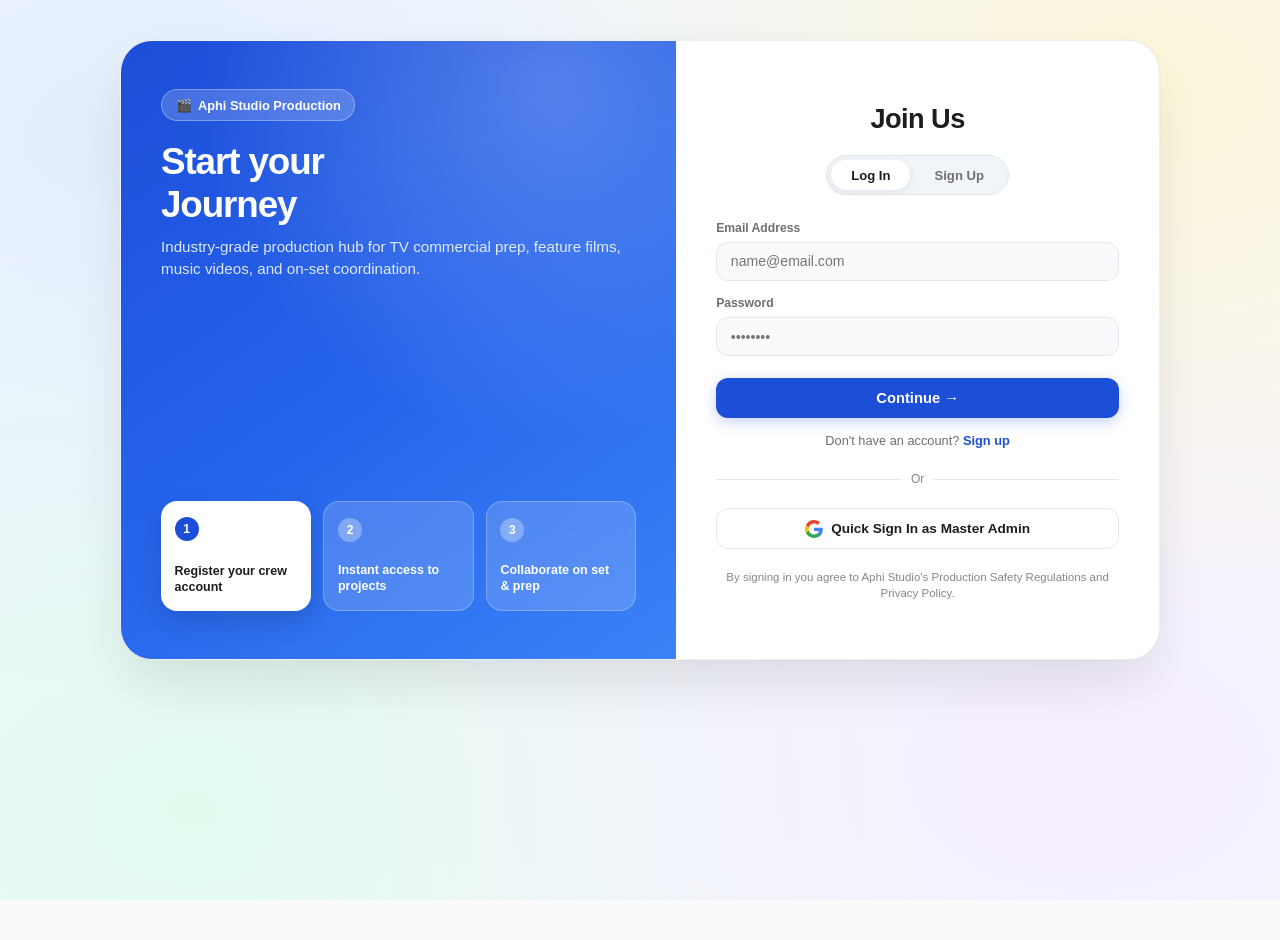
==== commit 315f1161: "Fix storyboard PDF export, auto-assign registered crew, and full English localization" ====
--- a/cineprep-standalone.html
+++ b/cineprep-standalone.html
@@ -1,9 +1,9 @@
 <!DOCTYPE html>
-<html lang="id">
+<html lang="en">
 <head>
   <meta charset="UTF-8">
   <meta name="viewport" content="width=device-width, initial-scale=1.0">
-  <title>Aphi Studio Production — Pre-Production & Production Hub</title>
+  <title>Aphi Studio Production — Film, TVC & Commercial Production Hub</title>
   <style>
 :root {
   --bg-canvas: #f8fafc;
@@ -1057,18 +1057,156 @@
 .cs-table tr:nth-child(even) td { background: #f9fafb; }
 .cs-footer { border-top: 2px solid #111827; padding-top: 8px; display: flex; justify-content: space-between; font-size: 10px; color: #4b5563; }
 
+/* ========================================================
+   PRINT STYLES - DUAL MODE (CALL SHEET VS STORYBOARD DECK)
+   ======================================================== */
 @media print {
-  body { background: #ffffff !important; }
-  .no-print, .app-header, .segmented-tabs-bar, .modal-backdrop, .btn { display: none !important; }
-  .app-wrapper { margin: 0 !important; padding: 0 !important; max-width: 100% !important; }
-  #view-auth, #view-landing { display: none !important; }
-  #view-workspace { display: block !important; }
-  .tab-pane { display: none !important; }
-  #tab-callsheet { display: block !important; }
-  .callsheet-sheet-card { border: none !important; box-shadow: none !important; padding: 0 !important; width: 100% !important; }
-  .cs-table th { background: #111827 !important; color: #fff !important; -webkit-print-color-adjust: exact; print-color-adjust: exact; }
-  .cs-hospital-box { background: #fff5f5 !important; border: 2px solid #b91c1c !important; -webkit-print-color-adjust: exact; print-color-adjust: exact; }
-  @page { size: A4 portrait; margin: 10mm; }
+  body {
+    background: #ffffff !important;
+    color: #000000 !important;
+  }
+
+  .no-print,
+  .app-header,
+  .segmented-tabs-bar,
+  .modal-backdrop,
+  .btn,
+  .btn-sm,
+  .btn-primary,
+  .btn-glass,
+  .btn-danger-glass,
+  .btn-admin-glass,
+  .header-controls {
+    display: none !important;
+  }
+
+  .app-wrapper {
+    margin: 0 !important;
+    padding: 0 !important;
+    max-width: 100% !important;
+  }
+
+  #view-auth,
+  #view-landing {
+    display: none !important;
+  }
+
+  #view-workspace {
+    display: block !important;
+    padding: 0 !important;
+  }
+
+  .tab-pane {
+    display: none !important;
+  }
+
+  /* ----------------------------------------------------
+     MODE A: STORYBOARD DECK PRINTING (Landscape 2x2 Grid)
+     ---------------------------------------------------- */
+  body.printing-storyboard #tab-storyboard {
+    display: block !important;
+    padding: 0 !important;
+    margin: 0 !important;
+  }
+
+  body.printing-storyboard #tab-callsheet {
+    display: none !important;
+  }
+
+  body.printing-storyboard .storyboard-print-header {
+    display: block !important;
+    margin-bottom: 1.25rem !important;
+    padding-bottom: 0.75rem !important;
+    border-bottom: 2px solid #0f172a !important;
+  }
+
+  body.printing-storyboard .glass-card-compact {
+    border: none !important;
+    box-shadow: none !important;
+    padding: 0 !important;
+    background: transparent !important;
+  }
+
+  body.printing-storyboard .storyboard-grid {
+    display: grid !important;
+    grid-template-columns: repeat(2, 1fr) !important;
+    gap: 1.25rem !important;
+    page-break-inside: auto !important;
+  }
+
+  body.printing-storyboard .storyboard-card {
+    break-inside: avoid !important;
+    page-break-inside: avoid !important;
+    border: 1px solid #cbd5e1 !important;
+    box-shadow: none !important;
+    border-radius: 12px !important;
+    background: #ffffff !important;
+    margin-bottom: 0.5rem !important;
+  }
+
+  body.printing-storyboard .storyboard-frame-box {
+    aspect-ratio: 16 / 9 !important;
+    background: #0f172a !important;
+    -webkit-print-color-adjust: exact !important;
+    print-color-adjust: exact !important;
+  }
+
+  body.printing-storyboard .sb-shot-badge {
+    background: #0f172a !important;
+    color: #ffffff !important;
+    -webkit-print-color-adjust: exact !important;
+    print-color-adjust: exact !important;
+    font-size: 0.8rem !important;
+    font-weight: 800 !important;
+  }
+
+  body.printing-storyboard .sb-footer-meta div {
+    display: none !important;
+  }
+
+  /* ----------------------------------------------------
+     MODE B: CALL SHEET PRINTING (Portrait A4 Standard)
+     ---------------------------------------------------- */
+  body:not(.printing-storyboard) #tab-callsheet {
+    display: block !important;
+  }
+
+  body:not(.printing-storyboard) #tab-storyboard {
+    display: none !important;
+  }
+
+  .callsheet-sheet-card {
+    border: none !important;
+    box-shadow: none !important;
+    padding: 0 !important;
+    width: 100% !important;
+  }
+
+  .cs-table th {
+    background: #111827 !important;
+    color: #ffffff !important;
+    -webkit-print-color-adjust: exact !important;
+    print-color-adjust: exact !important;
+  }
+
+  .cs-hospital-box {
+    background: #fff5f5 !important;
+    border: 2px solid #b91c1c !important;
+    -webkit-print-color-adjust: exact !important;
+    print-color-adjust: exact !important;
+  }
+
+  .cs-badge-day {
+    background: #111827 !important;
+    color: #ffffff !important;
+    -webkit-print-color-adjust: exact !important;
+    print-color-adjust: exact !important;
+  }
+}
+
+/* Page rules */
+@page {
+  margin: 10mm;
 }
   </style>
 </head>
@@ -1080,7 +1218,7 @@
       <div class="brand-logo-glass">🎬</div>
       <div class="brand-text">
         <h1>Aphi Studio Production</h1>
-        <p>Film, TVC & Video Production Hub</p>
+        <p>Film, TVC & Commercial Production Hub</p>
       </div>
     </div>
 
@@ -1100,7 +1238,7 @@
   <div class="app-wrapper">
 
     <!-- ========================================================
-         VIEW 0: AUTHENTICATION (IMAGE 2 REFERENCE: _123456.jpeg)
+         VIEW 0: AUTHENTICATION (IMAGE 2 REFERENCE)
          ======================================================== -->
     <div id="view-auth">
       <div class="auth-split-wrapper">
@@ -1112,21 +1250,21 @@
               <span>🎬</span> Aphi Studio Production
             </div>
             <h2>Start your<br>Journey</h2>
-            <p>Pusat koordinasi & persiapan produksi film, TVC, music video, dan commercial kelas industri.</p>
+            <p>Industry-grade production hub for TV commercial prep, feature films, music videos, and on-set coordination.</p>
           </div>
 
           <div class="auth-steps-grid">
             <div class="auth-step-card auth-step-active">
               <div class="auth-step-num">1</div>
-              <div class="auth-step-text">Register your account</div>
+              <div class="auth-step-text">Register your crew account</div>
             </div>
             <div class="auth-step-card auth-step-glass">
               <div class="auth-step-num">2</div>
-              <div class="auth-step-text">Wait for admin approval</div>
+              <div class="auth-step-text">Instant access to projects</div>
             </div>
             <div class="auth-step-card auth-step-glass">
               <div class="auth-step-num">3</div>
-              <div class="auth-step-text">Access production set</div>
+              <div class="auth-step-text">Collaborate on set & prep</div>
             </div>
           </div>
         </div>
@@ -1170,7 +1308,7 @@
             </button>
 
             <div class="auth-disclaimer">
-              By signing up I confirm that I carefully have read and agree to the Aphi Studio Privacy Policy and Terms of Service.
+              By signing in you agree to Aphi Studio's Production Safety Regulations and Privacy Policy.
             </div>
           </form>
 
@@ -1187,16 +1325,19 @@
             <div class="apple-input-group">
               <label>Production Role / Department</label>
               <select class="apple-input-control" id="signup-role">
-                <option value="Sutradara (Director)">Sutradara (Director)</option>
-                <option value="Produser (Producer)">Produser (Producer)</option>
-                <option value="1st / 2nd Assistant Director">1st / 2nd Assistant Director</option>
-                <option value="Kamera (DoP / AC / Operator)">Kamera (DoP / AC / Operator)</option>
-                <option value="Lighting & Grip (Gaffer / Key Grip)">Lighting & Grip (Gaffer / Key Grip)</option>
-                <option value="Audio & Sound Recordist">Audio & Sound Recordist</option>
-                <option value="Art Department & Props">Art Department & Props</option>
-                <option value="Wardrobe & Makeup Artist">Wardrobe & Makeup Artist</option>
-                <option value="Aktor / Cast / Talent">Aktor / Cast / Talent</option>
-                <option value="Unit & Logistik Produksi">Unit & Logistik Produksi</option>
+                <option value="Director">Director</option>
+                <option value="Producer">Producer</option>
+                <option value="1st Assistant Director">1st Assistant Director</option>
+                <option value="2nd Assistant Director">2nd Assistant Director</option>
+                <option value="Director of Photography">Director of Photography (DoP)</option>
+                <option value="Camera Operator / 1st AC">Camera Operator / 1st AC</option>
+                <option value="Gaffer (Chief Lighting Technician)">Gaffer (Chief Lighting Technician)</option>
+                <option value="Key Grip">Key Grip</option>
+                <option value="Sound Recordist / Mixer">Sound Recordist / Mixer</option>
+                <option value="Production Designer / Art Dept">Production Designer / Art Dept</option>
+                <option value="Wardrobe Stylist & MUA">Wardrobe Stylist & MUA</option>
+                <option value="Unit Production Manager">Unit Production Manager</option>
+                <option value="Cast / Lead Talent">Cast / Lead Talent</option>
               </select>
             </div>
             <div class="grid-2">
@@ -1210,14 +1351,14 @@
               </div>
             </div>
 
-            <button type="submit" class="btn-continue">Create Account (Pending Approval) →</button>
+            <button type="submit" class="btn-continue">Create Account & Join Production →</button>
 
             <div style="text-align: center; margin-top: 0.85rem; font-size: 0.8rem; color: var(--apple-text-sub);">
               Already have an account? <a href="javascript:void(0)" onclick="app.switchAuthTab('login')" style="color: #1d4ed8; font-weight:600; text-decoration:none;">Log in</a>
             </div>
 
             <div class="auth-disclaimer">
-              Akun baru memerlukan persetujuan dari Master Admin sebelum dapat masuk ke ruang kerja studio.
+              Registering automatically adds you to the active production crew roster and directory.
             </div>
           </form>
 
@@ -1227,7 +1368,7 @@
 
 
     <!-- ========================================================
-         VIEW 1: LANDING & DASHBOARD (IMAGE 4 REFERENCE: _ (8).jpeg)
+         VIEW 1: LANDING & DASHBOARD
          ======================================================== -->
     <main id="view-landing" style="display: none;">
       
@@ -1245,7 +1386,7 @@
             <h3>Start a new project</h3>
             <p>Get started on a production process quickly and easily for TVC, Music Video, or Film.</p>
             <button class="btn btn-glass" style="background:#ffffff; color:#1d4ed8; font-weight:700; box-shadow:0 4px 12px rgba(0,0,0,0.15);" onclick="app.openNewProjectModal()">
-              File an application →
+              New Project →
             </button>
           </div>
           <div class="action-art-icon">📁</div>
@@ -1258,32 +1399,32 @@
               <span class="badge" style="background:#ffffff; color:#059669; font-weight:800; font-size:0.85rem; padding:0.25rem 0.65rem;" id="badge-total-callsheets">3</span>
               <h3 style="margin-bottom:0;">Call Sheets & Schedule</h3>
             </div>
-            <p>View and print today's official call sheets, cast pickup times, and hospital safety info.</p>
+            <p>View and print today's official call sheets, cast pickup times, and emergency safety info.</p>
             <button class="btn btn-glass" style="background:#ffffff; color:#059669; font-weight:700; box-shadow:0 4px 12px rgba(0,0,0,0.15);" onclick="app.openFirstProjectCallSheet()">
-              View call sheets →
+              View Call Sheets →
             </button>
           </div>
           <div class="action-art-icon">📋</div>
         </div>
       </div>
 
-      <!-- FOLDER PROJECTS SECTION (IMAGE 3 REFERENCE: (1) Home _ X.jpeg) -->
+      <!-- FOLDER PROJECTS SECTION -->
       <section style="margin-bottom: 2.5rem;">
         <div class="folder-grid-section-header">
           <div>
             <h3 style="font-size: 1.25rem; font-weight: 800; letter-spacing: -0.02em;">📂 Production Folders</h3>
-            <p style="font-size: 0.8rem; color: var(--apple-text-sub);">Pilih folder proyek untuk membuka ruang kerja produksi.</p>
+            <p style="font-size: 0.8rem; color: var(--apple-text-sub);">Select a production folder to open workspace.</p>
           </div>
           <button class="btn btn-glass btn-sm" onclick="app.openNewProjectModal()">+ New Project</button>
         </div>
 
-        <!-- The Physical Folder Cards Grid -->
+        <!-- Physical Folder Cards Grid -->
         <div class="folder-projects-grid" id="folder-projects-container">
           <!-- Rendered via JS -->
         </div>
       </section>
 
-      <!-- LOWER DASHBOARD GRID (IMAGE 4: Drafts & Activities) -->
+      <!-- LOWER DASHBOARD GRID -->
       <section class="dashboard-lower-grid">
         
         <!-- Left: Drafts / Projects List -->
@@ -1301,7 +1442,7 @@
         <!-- Right: Recent Activities Feed -->
         <div class="glass-card-compact">
           <div class="card-title-row">
-            <h3>Recent activities</h3>
+            <h3>Recent Activities</h3>
             <span style="font-size: 0.75rem; color: var(--apple-text-tertiary);">Timeline</span>
           </div>
 
@@ -1360,25 +1501,32 @@
               <h2 id="ws-project-title">Loading...</h2>
               <span class="badge badge-blue" id="ws-project-type">TVC</span>
               <span class="badge badge-gold" id="ws-day-badge">Day 1 of 2</span>
-            </div>
-            <p id="ws-project-sub">Klien: - &bull; Sutradara: -</p>
+              <span class="badge badge-green" id="ws-cloud-badge" style="font-size:0.7rem;">⚪ Local Mode</span>
+            </div>
+            <p id="ws-project-sub">Client: - &bull; Director: -</p>
           </div>
         </div>
 
         <div style="display: flex; gap: 0.5rem; align-items: center;">
-          <button class="btn btn-primary btn-sm" onclick="app.printCurrentCallSheet()">🖨️ Cetak Call Sheet (PDF)</button>
+          <button class="btn btn-glass btn-sm" onclick="app.switchTab('tab-cloud')">☁️ Cloud Sync</button>
+          <button class="btn btn-primary btn-sm" onclick="app.printCurrentCallSheet()">🖨️ Print Call Sheet (PDF)</button>
         </div>
       </div>
 
       <!-- Apple Segmented Tabs Bar -->
-      <div class="no-print" style="display:flex; justify-content:center;">
+      <div class="no-print" style="display:flex; justify-content:center; overflow-x:auto; padding-bottom:0.5rem;">
         <nav class="segmented-tabs-bar">
-          <button class="seg-tab-btn active" data-tab="tab-overview">📊 Overview & Set</button>
+          <button class="seg-tab-btn active" data-tab="tab-overview">📊 Overview</button>
           <button class="seg-tab-btn" data-tab="tab-breakdown">📄 Script Breakdown</button>
+          <button class="seg-tab-btn" data-tab="tab-stripboard">🎞️ Stripboard</button>
+          <button class="seg-tab-btn" data-tab="tab-storyboard">🖼️ Storyboard</button>
           <button class="seg-tab-btn" data-tab="tab-shotlist">🎥 Shot List</button>
-          <button class="seg-tab-btn" data-tab="tab-roster">👥 Cast & Kru</button>
-          <button class="seg-tab-btn" data-tab="tab-equipment">📦 Gear & Rental</button>
-          <button class="seg-tab-btn" data-tab="tab-callsheet">📋 Call Sheet Generator</button>
+          <button class="seg-tab-btn" data-tab="tab-continuity">🎬 Continuity & Takes</button>
+          <button class="seg-tab-btn" data-tab="tab-roster">👥 Cast & Crew</button>
+          <button class="seg-tab-btn" data-tab="tab-equipment">📦 Gear</button>
+          <button class="seg-tab-btn" data-tab="tab-budget">💰 Budget & Expenses</button>
+          <button class="seg-tab-btn" data-tab="tab-callsheet">📋 Call Sheet</button>
+          <button class="seg-tab-btn" data-tab="tab-cloud">☁️ Cloud DB</button>
         </nav>
       </div>
 
@@ -1407,17 +1555,17 @@
           <!-- General Project Information -->
           <div class="glass-card-compact">
             <div class="card-title-row">
-              <h3>📝 Informasi Proyek & Kru Kunci</h3>
-              <button class="btn btn-primary btn-sm" onclick="app.saveActiveProjectDetails()">Simpan Data</button>
+              <h3>📝 Project Information & Key Heads of Department</h3>
+              <button class="btn btn-primary btn-sm" onclick="app.saveActiveProjectDetails()">Save Details</button>
             </div>
             <form onsubmit="event.preventDefault(); app.saveActiveProjectDetails();">
               <div class="form-group">
-                <label class="form-label">Judul Proyek</label>
+                <label class="form-label">Project Title</label>
                 <input type="text" class="form-control" id="ws-inp-title" required>
               </div>
               <div class="grid-2">
                 <div class="form-group">
-                  <label class="form-label">Tipe Produksi</label>
+                  <label class="form-label">Production Type</label>
                   <select class="form-control" id="ws-inp-type">
                     <option value="Commercial (TVC & Digital)">Commercial (TVC & Digital)</option>
                     <option value="Music Video (MV)">Music Video (MV)</option>
@@ -1427,9 +1575,9 @@
                   </select>
                 </div>
                 <div class="form-group">
-                  <label class="form-label">Status Proyek</label>
+                  <label class="form-label">Project Status</label>
                   <select class="form-control" id="ws-inp-status">
-                    <option value="In Prep">In Prep (Pra-Produksi)</option>
+                    <option value="In Prep">In Prep (Pre-Production)</option>
                     <option value="Ready to Shoot">Ready to Shoot</option>
                     <option value="Production / Shooting">Production / Shooting</option>
                     <option value="Wrapped / Post-Prod">Wrapped / Post-Prod</option>
@@ -1438,7 +1586,7 @@
               </div>
               <div class="grid-2">
                 <div class="form-group">
-                  <label class="form-label">Klien / Brand</label>
+                  <label class="form-label">Client / Brand</label>
                   <input type="text" class="form-control" id="ws-inp-client">
                 </div>
                 <div class="form-group">
@@ -1448,7 +1596,7 @@
               </div>
               <div class="grid-2">
                 <div class="form-group">
-                  <label class="form-label">Director (Sutradara)</label>
+                  <label class="form-label">Director</label>
                   <input type="text" class="form-control" id="ws-inp-director">
                 </div>
                 <div class="form-group">
@@ -1458,11 +1606,11 @@
               </div>
               <div class="grid-2">
                 <div class="form-group">
-                  <label class="form-label">1st AD (Asisten Sutradara 1)</label>
+                  <label class="form-label">1st AD (1st Assistant Director)</label>
                   <input type="text" class="form-control" id="ws-inp-first-ad">
                 </div>
                 <div class="form-group">
-                  <label class="form-label">DoP (Cinematographer)</label>
+                  <label class="form-label">DoP (Director of Photography)</label>
                   <input type="text" class="form-control" id="ws-inp-dop">
                 </div>
               </div>
@@ -1472,25 +1620,25 @@
           <!-- Shoot Day & Set Location Parameters -->
           <div class="glass-card-compact">
             <div class="card-title-row">
-              <h3>📍 Parameter Hari Syuting & Lokasi</h3>
+              <h3>📍 Shoot Day & Set Location Parameters</h3>
             </div>
             <div class="grid-2">
               <div class="form-group">
-                <label class="form-label">Tanggal Syuting</label>
+                <label class="form-label">Shoot Date</label>
                 <input type="date" class="form-control" id="ws-inp-shoot-date">
               </div>
               <div class="form-group">
-                <label class="form-label">Hari ke / Total Hari</label>
+                <label class="form-label">Shoot Day of Total</label>
                 <div style="display:flex; gap:0.4rem; align-items:center;">
                   <input type="number" class="form-control" id="ws-inp-current-day" min="1" style="width:75px;">
-                  <span style="font-size:0.8rem; color:var(--apple-text-sub);">dari</span>
+                  <span style="font-size:0.8rem; color:var(--apple-text-sub);">of</span>
                   <input type="number" class="form-control" id="ws-inp-total-days" min="1" style="width:75px;">
                 </div>
               </div>
             </div>
             <div class="grid-3">
               <div class="form-group">
-                <label class="form-label">Crew Call</label>
+                <label class="form-label">General Crew Call</label>
                 <input type="text" class="form-control" id="ws-inp-general-call" placeholder="06:00 AM">
               </div>
               <div class="form-group">
@@ -1503,23 +1651,23 @@
               </div>
             </div>
             <div class="form-group">
-              <label class="form-label">Prakiraan Cuaca</label>
+              <label class="form-label">Weather Forecast</label>
               <input type="text" class="form-control" id="ws-inp-weather">
             </div>
             <div class="form-group">
-              <label class="form-label">Nama & Alamat Lokasi Set</label>
-              <input type="text" class="form-control" id="ws-inp-location-name" placeholder="Nama Studio / Cafe">
-              <input type="text" class="form-control" id="ws-inp-location-address" placeholder="Alamat lengkap" style="margin-top:0.3rem;">
+              <label class="form-label">Set Location Name & Address</label>
+              <input type="text" class="form-control" id="ws-inp-location-name" placeholder="Studio Stage / Cafe Name">
+              <input type="text" class="form-control" id="ws-inp-location-address" placeholder="Full street address" style="margin-top:0.3rem;">
             </div>
             <div class="form-group">
-              <label class="form-label">Catatan Parkir & Basecamp</label>
+              <label class="form-label">Parking & Basecamp Instructions</label>
               <input type="text" class="form-control" id="ws-inp-parking-notes">
             </div>
             <div class="form-group">
-              <label class="form-label" style="color:var(--accent-red)">🚨 RS Terdekat (Emergency Hospital 24 Jam)</label>
-              <input type="text" class="form-control" id="ws-inp-hospital-name" placeholder="Nama RS">
-              <input type="text" class="form-control" id="ws-inp-hospital-address" placeholder="Alamat RS" style="margin-top:0.3rem;">
-              <input type="text" class="form-control" id="ws-inp-hospital-phone" placeholder="No Telp IGD" style="margin-top:0.3rem;">
+              <label class="form-label" style="color:var(--accent-red)">🚨 Nearest Emergency Hospital (24/7 ER)</label>
+              <input type="text" class="form-control" id="ws-inp-hospital-name" placeholder="Hospital Name">
+              <input type="text" class="form-control" id="ws-inp-hospital-address" placeholder="Hospital Address" style="margin-top:0.3rem;">
+              <input type="text" class="form-control" id="ws-inp-hospital-phone" placeholder="Emergency ER Phone Number" style="margin-top:0.3rem;">
             </div>
           </div>
         </div>
@@ -1530,28 +1678,90 @@
         <div class="glass-card-compact">
           <div class="card-title-row">
             <div>
-              <h3>📄 Script Breakdown (Pembedahan Adegan)</h3>
-              <p style="font-size:0.75rem; color:var(--apple-text-sub);">Detail elemen produksi per adegan: Cast, Props, Wardrobe, dan Efek/Lighting.</p>
-            </div>
-            <button class="btn btn-primary btn-sm" onclick="app.openAddSceneModal()">+ Tambah Adegan</button>
+              <h3>📄 Script Breakdown</h3>
+              <p style="font-size:0.75rem; color:var(--apple-text-sub);">Tag scene elements: Cast, Props, Wardrobe, and FX/Lighting.</p>
+            </div>
+            <button class="btn btn-primary btn-sm" onclick="app.openAddSceneModal()">+ Add Scene</button>
           </div>
           <div id="scenes-list-container"></div>
         </div>
       </section>
 
-      <!-- TAB 3: SHOT LIST -->
+      <!-- TAB 3: DIGITAL STRIPBOARD -->
+      <section id="tab-stripboard" class="tab-pane">
+        <div class="glass-card-compact">
+          <div class="card-title-row">
+            <div>
+              <h3>🎞️ Digital Stripboard (One-Line Shooting Schedule)</h3>
+              <p style="font-size:0.75rem; color:var(--apple-text-sub);">Standard industry stripboard: Yellow (EXT DAY), Green (INT DAY), Blue (EXT NIGHT), Purple (INT NIGHT).</p>
+            </div>
+            <div style="display:flex; gap:0.4rem;">
+              <button class="btn btn-glass btn-sm" onclick="app.addDayBreakToStripboard()">+ Add Day Break</button>
+              <button class="btn btn-primary btn-sm" onclick="app.openAddSceneModal()">+ Add Scene</button>
+            </div>
+          </div>
+
+          <div style="display:flex; gap:1.5rem; margin-bottom:1rem; padding:0.75rem 1rem; background:rgba(0,0,0,0.02); border-radius:10px;">
+            <div><span style="font-size:0.7rem; color:var(--apple-text-tertiary); text-transform:uppercase;">Total Strips</span>: <strong id="st-total-strips">0</strong></div>
+            <div><span style="font-size:0.7rem; color:var(--apple-text-tertiary); text-transform:uppercase;">Total Script Pages</span>: <strong id="st-total-pages">0</strong></div>
+            <div><span style="font-size:0.7rem; color:var(--apple-text-tertiary); text-transform:uppercase;">Est. Shoot Time</span>: <strong id="st-total-hours">0 Hours</strong></div>
+          </div>
+
+          <div class="stripboard-container" id="stripboard-list-container">
+            <!-- Rendered via JS -->
+          </div>
+        </div>
+      </section>
+
+      <!-- TAB 4: VISUAL STORYBOARD & MOODBOARD -->
+      <section id="tab-storyboard" class="tab-pane">
+        
+        <!-- EXCLUSIVE PRINT HEADER (SHOWN ONLY WHEN PRINTING STORYBOARD) -->
+        <div class="storyboard-print-header" style="display: none;">
+          <div style="display:flex; justify-content:space-between; align-items:flex-end;">
+            <div>
+              <div style="font-size:11px; text-transform:uppercase; color:#6b7280; font-weight:bold; letter-spacing:0.05em;">APHI STUDIO PRODUCTION &bull; OFFICIAL STORYBOARD DECK</div>
+              <h1 style="font-size:22px; font-weight:900; margin:2px 0;" id="sb-print-project-title">PROJECT TITLE</h1>
+              <div style="font-size:12px; color:#4b5563;" id="sb-print-meta">Director: - &bull; DoP: - &bull; Client: -</div>
+            </div>
+            <div style="text-align:right;">
+              <div style="font-size:12px; font-weight:bold; background:#111827; color:#fff; padding:4px 10px; border-radius:4px; display:inline-block;" id="sb-print-total-frames">4 FRAMES</div>
+              <div style="font-size:11px; color:#6b7280; margin-top:4px;" id="sb-print-date">Date: -</div>
+            </div>
+          </div>
+        </div>
+
+        <div class="glass-card-compact">
+          <div class="card-title-row no-print">
+            <div>
+              <h3>🖼️ Visual Storyboard & Moodboard Deck</h3>
+              <p style="font-size:0.75rem; color:var(--apple-text-sub);">Shot-by-shot visual framing in cinematic 16:9 aspect ratio and director notes.</p>
+            </div>
+            <div style="display:flex; gap:0.4rem;">
+              <button class="btn btn-glass btn-sm" onclick="app.printStoryboardDeck()">🖨️ Print Storyboard Deck (PDF)</button>
+              <button class="btn btn-primary btn-sm" onclick="app.openAddStoryboardModal()">+ Add Storyboard Frame</button>
+            </div>
+          </div>
+
+          <div class="storyboard-grid" id="storyboard-grid-container">
+            <!-- Rendered via JS -->
+          </div>
+        </div>
+      </section>
+
+      <!-- TAB 5: SHOT LIST PLANNER -->
       <section id="tab-shotlist" class="tab-pane">
         <div class="glass-card-compact">
           <div class="card-title-row">
             <div>
               <h3>🎥 Shot List Planner</h3>
-              <p style="font-size:0.75rem; color:var(--apple-text-sub);">Rencana framing, lensa, sudut, pergerakan kamera, dan status take di lapangan.</p>
+              <p style="font-size:0.75rem; color:var(--apple-text-sub);">Planned camera sizes, angles, lenses, movement, and field take tracking.</p>
             </div>
             <div style="display:flex; gap:0.5rem; align-items:center;">
               <select class="form-control" id="filter-shot-scene" onchange="app.renderShotList()" style="width: auto; padding:0.35rem 0.65rem;">
-                <option value="ALL">Semua Adegan</option>
+                <option value="ALL">All Scenes</option>
               </select>
-              <button class="btn btn-primary btn-sm" onclick="app.openAddShotModal()">+ Tambah Shot</button>
+              <button class="btn btn-primary btn-sm" onclick="app.openAddShotModal()">+ Add Shot</button>
             </div>
           </div>
           <div class="table-wrap">
@@ -1561,12 +1771,12 @@
                   <th style="width:65px;">Status</th>
                   <th style="width:75px;">Shot #</th>
                   <th style="width:85px;">Scene #</th>
-                  <th>Ukuran & Tipe Shot</th>
-                  <th>Pergerakan Kamera</th>
-                  <th>Lensa / Filter</th>
+                  <th>Size & Framing</th>
+                  <th>Camera Movement</th>
+                  <th>Lens / Filter</th>
                   <th>FPS</th>
-                  <th>Deskripsi Visual</th>
-                  <th style="width:75px;">Aksi</th>
+                  <th>Visual Description</th>
+                  <th style="width:75px;">Action</th>
                 </tr>
               </thead>
               <tbody id="shot-list-table-body"></tbody>
@@ -1575,28 +1785,79 @@
         </div>
       </section>
 
-      <!-- TAB 4: CAST & CREW -->
+      <!-- TAB 6: CONTINUITY & CAMERA REPORT -->
+      <section id="tab-continuity" class="tab-pane">
+        <div class="glass-card-compact">
+          <div class="card-title-row">
+            <div>
+              <h3>🎬 Daily Continuity & Camera Log (Script Supervisor)</h3>
+              <p style="font-size:0.75rem; color:var(--apple-text-sub);">On-set take logger, media card roll, sound roll timecode, and Circle Take (⭐ Editor's Pick) flags.</p>
+            </div>
+            <div style="display:flex; gap:0.4rem;">
+              <button class="btn btn-glass btn-sm" onclick="app.exportContinuityCSV()">💾 Export Camera Report (CSV)</button>
+              <button class="btn btn-primary btn-sm" onclick="app.openAddTakeModal()">+ Log New Take</button>
+            </div>
+          </div>
+
+          <div class="grid-3" style="margin-bottom:1rem;">
+            <div style="background:rgba(0,0,0,0.02); padding:0.6rem 1rem; border-radius:8px;">
+              <span style="font-size:0.7rem; color:var(--apple-text-tertiary); text-transform:uppercase;">Total Takes Recorded</span>
+              <div style="font-size:1.3rem; font-weight:800;" id="cnt-total-takes">0</div>
+            </div>
+            <div style="background:rgba(245, 158, 11, 0.08); padding:0.6rem 1rem; border-radius:8px;">
+              <span style="font-size:0.7rem; color:var(--accent-gold); text-transform:uppercase;">⭐ Circle Takes (Best)</span>
+              <div style="font-size:1.3rem; font-weight:800; color:var(--accent-gold);" id="cnt-circle-takes">0</div>
+            </div>
+            <div style="background:rgba(225, 29, 72, 0.08); padding:0.6rem 1rem; border-radius:8px;">
+              <span style="font-size:0.7rem; color:var(--accent-red); text-transform:uppercase;">NG / Hold Takes</span>
+              <div style="font-size:1.3rem; font-weight:800; color:var(--accent-red);" id="cnt-ng-takes">0</div>
+            </div>
+          </div>
+
+          <div class="table-wrap">
+            <table class="apple-table">
+              <thead>
+                <tr>
+                  <th style="width:40px; text-align:center;">⭐</th>
+                  <th style="width:70px;">SC / Shot</th>
+                  <th style="width:60px;">Take #</th>
+                  <th style="width:90px;">Media Clip</th>
+                  <th style="width:80px;">Sound Roll</th>
+                  <th style="width:90px;">Timecode</th>
+                  <th style="width:90px;">Status</th>
+                  <th>Director & Continuity Notes</th>
+                  <th style="width:70px;">Action</th>
+                </tr>
+              </thead>
+              <tbody id="continuity-table-body"></tbody>
+            </table>
+          </div>
+        </div>
+      </section>
+
+      <!-- TAB 7: CAST & CREW -->
       <section id="tab-roster" class="tab-pane">
         <div class="grid-2">
+          <!-- Cast Roster -->
           <div class="glass-card-compact">
             <div class="card-title-row">
               <div>
                 <h3>🎭 Cast & Talent Roster</h3>
-                <p style="font-size:0.75rem; color:var(--apple-text-sub);">Jadwal panggilan aktor/aktris (*call time*).</p>
+                <p style="font-size:0.75rem; color:var(--apple-text-sub);">Actor call times, pickup, and hair/makeup schedule.</p>
               </div>
-              <button class="btn btn-primary btn-sm" onclick="app.openAddCastModal()">+ Tambah Cast</button>
+              <button class="btn btn-primary btn-sm" onclick="app.openAddCastModal()">+ Add Cast</button>
             </div>
             <div class="table-wrap">
               <table class="apple-table">
                 <thead>
                   <tr>
                     <th>#</th>
-                    <th>Karakter / Peran</th>
-                    <th>Nama Aktor</th>
+                    <th>Character</th>
+                    <th>Actor Name</th>
                     <th>Pickup</th>
                     <th>H&MU</th>
                     <th>On Set</th>
-                    <th>Aksi</th>
+                    <th>Action</th>
                   </tr>
                 </thead>
                 <tbody id="cast-table-body"></tbody>
@@ -1604,23 +1865,24 @@
             </div>
           </div>
 
+          <!-- Project Crew Roster -->
           <div class="glass-card-compact">
             <div class="card-title-row">
               <div>
-                <h3>🎬 Crew Roster (Departemen)</h3>
-                <p style="font-size:0.75rem; color:var(--apple-text-sub);">Daftar kru per divisi & waktu tiba.</p>
+                <h3>🎬 Project Crew Roster</h3>
+                <p style="font-size:0.75rem; color:var(--apple-text-sub);">Assigned crew per department and call times.</p>
               </div>
-              <button class="btn btn-primary btn-sm" onclick="app.openAddCrewModal()">+ Tambah Kru</button>
+              <button class="btn btn-primary btn-sm" onclick="app.openAddCrewModal()">+ Add Crew</button>
             </div>
             <div class="table-wrap">
               <table class="apple-table">
                 <thead>
                   <tr>
-                    <th>Divisi</th>
-                    <th>Posisi</th>
-                    <th>Nama</th>
+                    <th>Dept</th>
+                    <th>Position / Role</th>
+                    <th>Name</th>
                     <th>Call</th>
-                    <th>Aksi</th>
+                    <th>Action</th>
                   </tr>
                 </thead>
                 <tbody id="crew-table-body"></tbody>
@@ -1628,28 +1890,52 @@
             </div>
           </div>
         </div>
+
+        <!-- Registered Team Directory (Shows all users who signed up) -->
+        <div class="glass-card-compact" style="margin-top: 1.25rem;">
+          <div class="card-title-row">
+            <div>
+              <h3>👥 Registered Team Accounts & Directory</h3>
+              <p style="font-size:0.75rem; color:var(--apple-text-sub);">All verified crew members who registered their accounts. Click "+ Add to Call Sheet" to assign them to this production.</p>
+            </div>
+          </div>
+          <div class="table-wrap">
+            <table class="apple-table">
+              <thead>
+                <tr>
+                  <th>Crew Member Name</th>
+                  <th>Registered Role</th>
+                  <th>Email Address</th>
+                  <th>Status</th>
+                  <th style="width: 170px;">Assign to Project</th>
+                </tr>
+              </thead>
+              <tbody id="registered-users-table-body"></tbody>
+            </table>
+          </div>
+        </div>
       </section>
 
-      <!-- TAB 5: GEAR & EQUIPMENT -->
+      <!-- TAB 8: GEAR & EQUIPMENT -->
       <section id="tab-equipment" class="tab-pane">
         <div class="glass-card-compact">
           <div class="card-title-row">
             <div>
               <h3>📦 Equipment & Rental Checklist</h3>
-              <p style="font-size:0.75rem; color:var(--apple-text-sub);">Checklist kamera, lensa, lighting, audio, grip, dan daya genset.</p>
-            </div>
-            <button class="btn btn-primary btn-sm" onclick="app.openAddEquipmentModal()">+ Tambah Gear</button>
+              <p style="font-size:0.75rem; color:var(--apple-text-sub);">Inventory of cameras, lenses, lighting, audio, grip rigs, and power.</p>
+            </div>
+            <button class="btn btn-primary btn-sm" onclick="app.openAddEquipmentModal()">+ Add Gear</button>
           </div>
           <div class="table-wrap">
             <table class="apple-table">
               <thead>
                 <tr>
-                  <th style="width:140px;">Kategori</th>
-                  <th>Nama Barang & Spesifikasi</th>
-                  <th style="width:90px;">Jumlah</th>
-                  <th style="width:160px;">Sumber</th>
+                  <th style="width:140px;">Category</th>
+                  <th>Item & Specifications</th>
+                  <th style="width:90px;">Quantity</th>
+                  <th style="width:160px;">Source</th>
                   <th style="width:130px;">Status</th>
-                  <th style="width:75px;">Aksi</th>
+                  <th style="width:75px;">Action</th>
                 </tr>
               </thead>
               <tbody id="equipment-table-body"></tbody>
@@ -1658,55 +1944,396 @@
         </div>
       </section>
 
-      <!-- TAB 6: CALL SHEET GENERATOR -->
+      <!-- TAB 9: BUDGET & PETTY CASH -->
+      <section id="tab-budget" class="tab-pane">
+        <div class="glass-card-compact">
+          <div class="card-title-row">
+            <div>
+              <h3>💰 Production Budget & Petty Cash Tracker</h3>
+              <p style="font-size:0.75rem; color:var(--apple-text-sub);">Track Above The Line and Below The Line allocations and on-set petty cash expenses.</p>
+            </div>
+            <div style="display:flex; gap:0.4rem;">
+              <button class="btn btn-glass btn-sm" onclick="app.openAddPettyCashModal()">+ Log Petty Cash</button>
+              <button class="btn btn-primary btn-sm" onclick="app.openAddBudgetItemModal()">+ New Budget Item</button>
+            </div>
+          </div>
+
+          <div class="grid-3" style="margin-bottom:0.75rem;">
+            <div class="glass-card-compact" style="margin-bottom:0; background:rgba(255,255,255,0.9);">
+              <span style="font-size:0.72rem; color:var(--apple-text-sub); text-transform:uppercase;">Total Approved Budget</span>
+              <div style="font-size:1.5rem; font-weight:800; color:var(--apple-dark);" id="bg-stat-total">Rp 0</div>
+            </div>
+            <div class="glass-card-compact" style="margin-bottom:0; background:rgba(255,255,255,0.9);">
+              <span style="font-size:0.72rem; color:var(--apple-text-sub); text-transform:uppercase;">Total Actual Spend</span>
+              <div style="font-size:1.5rem; font-weight:800; color:var(--apple-blue);" id="bg-stat-actual">Rp 0</div>
+            </div>
+            <div class="glass-card-compact" style="margin-bottom:0; background:rgba(255,255,255,0.9);">
+              <span style="font-size:0.72rem; color:var(--apple-text-sub); text-transform:uppercase;">Remaining Balance</span>
+              <div style="font-size:1.5rem; font-weight:800; color:var(--accent-green);" id="bg-stat-remaining">Rp 0</div>
+            </div>
+          </div>
+
+          <div style="margin-bottom:1.5rem;">
+            <div style="display:flex; justify-content:space-between; font-size:0.75rem; font-weight:600; color:var(--apple-text-sub);">
+              <span>Budget Realization</span>
+              <span id="bg-progress-text">0% Spent</span>
+            </div>
+            <div class="budget-progress-track">
+              <div class="budget-progress-bar" id="bg-progress-bar" style="width: 0%;"></div>
+            </div>
+          </div>
+
+          <!-- Section 1: Budget Allocation (ATL & BTL) -->
+          <h4 style="font-size:0.92rem; font-weight:700; margin-bottom:0.5rem;">Production Budget Allocation (ATL & BTL)</h4>
+          <div class="table-wrap" style="margin-bottom:1.5rem;">
+            <table class="apple-table">
+              <thead>
+                <tr>
+                  <th>Type</th>
+                  <th>Item / Cost Center</th>
+                  <th>Estimated</th>
+                  <th>Actual Spend</th>
+                  <th>Variance</th>
+                  <th>Notes</th>
+                  <th style="width:70px;">Action</th>
+                </tr>
+              </thead>
+              <tbody id="budget-items-table-body"></tbody>
+            </table>
+          </div>
+
+          <!-- Section 2: Petty Cash Log -->
+          <div class="card-title-row" style="margin-top:1.5rem;">
+            <div>
+              <h4 style="font-size:0.92rem; font-weight:700;">On-Set Petty Cash Log</h4>
+              <p style="font-size:0.75rem; color:var(--apple-text-sub);">Generator fuel, emergency hardware runs, parking passes, and crew refreshments.</p>
+            </div>
+            <div style="font-size:0.85rem; font-weight:700; color:var(--apple-blue);" id="bg-petty-total">Total Cash: Rp 0</div>
+          </div>
+          <div class="table-wrap">
+            <table class="apple-table">
+              <thead>
+                <tr>
+                  <th style="width:100px;">Date</th>
+                  <th>Expense Description</th>
+                  <th>Amount (Rp)</th>
+                  <th>PIC / Purchaser</th>
+                  <th>Receipt Status</th>
+                  <th style="width:70px;">Action</th>
+                </tr>
+              </thead>
+              <tbody id="petty-cash-table-body"></tbody>
+            </table>
+          </div>
+
+        </div>
+      </section>
+
+      <!-- TAB 10: CALL SHEET GENERATOR -->
       <section id="tab-callsheet" class="tab-pane">
         <div class="no-print" style="margin-bottom: 1rem; display: flex; justify-content: space-between; align-items: center;">
           <div>
-            <h3 style="font-size: 1.15rem; font-weight: 700;">📋 Lembar Call Sheet Resmi Harian</h3>
-            <p style="font-size: 0.8rem; color: var(--apple-text-sub);">Dokumen standar industri yang siap dicetak langsung atau di-export ke PDF.</p>
-          </div>
-          <button class="btn btn-primary" onclick="app.printCurrentCallSheet()">🖨️ Cetak / Download PDF</button>
+            <h3 style="font-size: 1.15rem; font-weight: 700;">📋 Daily Production Call Sheet</h3>
+            <p style="font-size: 0.8rem; color: var(--apple-text-sub);">Industry-standard daily call sheet ready for instant printing or PDF download.</p>
+          </div>
+          <button class="btn btn-primary" onclick="app.printCurrentCallSheet()">🖨️ Print / Download PDF</button>
         </div>
 
         <div class="callsheet-sheet-card" id="printable-callsheet"></div>
       </section>
 
+      <!-- TAB 11: CLOUD DATABASE SYNC -->
+      <section id="tab-cloud" class="tab-pane">
+        <div class="glass-card-compact">
+          <div class="cloud-sync-banner">
+            <div>
+              <div style="display:flex; align-items:center; margin-bottom:0.4rem;">
+                <span class="cloud-pulse-dot" id="cloud-indicator-dot"></span>
+                <span style="font-size:0.78rem; text-transform:uppercase; font-weight:700; letter-spacing:0.05em;" id="cloud-status-title">Offline Local Mode (Browser Storage)</span>
+              </div>
+              <h3 style="font-size:1.4rem; font-weight:800; margin-bottom:0.3rem;">Multi-Device Cloud Database Sync</h3>
+              <p style="font-size:0.85rem; color:#94a3b8; max-width:540px;">Connect your production to a cloud database (like Supabase or Firebase) so your entire crew on set can view schedules and update takes in real-time from their smartphones.</p>
+            </div>
+            <div style="text-align:right;">
+              <button class="btn btn-primary" style="background:#ffffff; color:#0f172a; font-weight:700;" onclick="app.syncCloudNow()">
+                🚀 Sync Data Now
+              </button>
+            </div>
+          </div>
+
+          <div class="grid-2">
+            <div>
+              <h4 style="font-size:0.95rem; font-weight:700; margin-bottom:0.75rem;">Cloud Database Credentials</h4>
+              <form onsubmit="event.preventDefault(); app.saveCloudSettings();">
+                <div class="form-group">
+                  <label class="form-label">Database Provider</label>
+                  <select class="form-control" id="cloud-provider">
+                    <option value="supabase">Supabase (PostgreSQL Realtime - Recommended)</option>
+                    <option value="firebase">Google Firebase Firestore</option>
+                  </select>
+                </div>
+                <div class="form-group">
+                  <label class="form-label">Project URL / Host</label>
+                  <input type="text" class="form-control" id="cloud-url" placeholder="https://xyzcompany.supabase.co">
+                </div>
+                <div class="form-group">
+                  <label class="form-label">Public Anon API Key</label>
+                  <input type="password" class="form-control" id="cloud-key" placeholder="eyJhbGciOiJIUzI1NiIsInR5cCI6...">
+                </div>
+                <div class="form-group">
+                  <label style="display:flex; align-items:center; gap:0.5rem; font-size:0.85rem; cursor:pointer;">
+                    <input type="checkbox" id="cloud-enable-toggle"> Enable Automatic Cloud Synchronization
+                  </label>
+                </div>
+                <button type="submit" class="btn btn-primary btn-sm">Save Configuration</button>
+              </form>
+            </div>
+
+            <div style="background:rgba(0,0,0,0.02); padding:1.25rem; border-radius:12px; font-size:0.82rem; line-height:1.6;">
+              <h4 style="font-size:0.92rem; font-weight:700; margin-bottom:0.5rem; color:var(--apple-blue);">💡 2-Minute Quick Setup:</h4>
+              <ol style="padding-left:1.2rem; color:var(--apple-dark);">
+                <li>Visit <a href="https://supabase.com" target="_blank" style="color:var(--apple-blue); font-weight:600;">supabase.com</a> and create a free account.</li>
+                <li>Click <strong>New Project</strong>, then navigate to <strong>Project Settings → API</strong>.</li>
+                <li>Copy your <strong>Project URL</strong> and <strong>anon / public key</strong> into the fields on the left.</li>
+                <li>Click <strong>Save Configuration</strong>, and your entire project will sync securely to the cloud.</li>
+              </ol>
+            </div>
+          </div>
+        </div>
+      </section>
+
     </main>
 
   </div>
 
   <!-- ==============================================
-       MODALS (HIDDEN BY DEFAULT WITH STYLE="DISPLAY:NONE")
+       MODALS
        ============================================== -->
 
-  <!-- MODAL: ADMIN USER APPROVALS -->
+  <!-- MODAL: ADD STORYBOARD FRAME -->
+  <div class="modal-backdrop" id="modal-storyboard" style="display: none;">
+    <div class="modal-glass-content">
+      <div class="modal-header-row">
+        <h3>+ Add Storyboard Frame</h3>
+        <button class="close-btn" onclick="app.closeModal('modal-storyboard')">&times;</button>
+      </div>
+      <form onsubmit="event.preventDefault(); app.saveStoryboardForm();">
+        <input type="hidden" id="sb-form-id">
+        <div class="grid-2">
+          <div class="form-group">
+            <label class="form-label">Scene Number</label>
+            <input type="text" class="form-control" id="sbf-scene" required placeholder="e.g. 1">
+          </div>
+          <div class="form-group">
+            <label class="form-label">Shot Number</label>
+            <input type="text" class="form-control" id="sbf-shot" required placeholder="e.g. 1A">
+          </div>
+        </div>
+        <div class="grid-2">
+          <div class="form-group">
+            <label class="form-label">Framing & Shot Size</label>
+            <input type="text" class="form-control" id="sbf-framing" placeholder="Close-Up (CU) Macro">
+          </div>
+          <div class="form-group">
+            <label class="form-label">Camera Movement & FPS</label>
+            <input type="text" class="form-control" id="sbf-movement" placeholder="Slow Push-In 60fps">
+          </div>
+        </div>
+        <div class="form-group">
+          <label class="form-label">Reference Image / Storyboard URL</label>
+          <input type="url" class="form-control" id="sbf-image" placeholder="https://images.unsplash.com/...">
+        </div>
+        <div class="form-group">
+          <label class="form-label">Visual Action & Caption</label>
+          <textarea class="form-control" id="sbf-caption" rows="2" placeholder="Describe the visual composition and subject action..."></textarea>
+        </div>
+        <div style="display:flex; justify-content:flex-end; gap:0.5rem; margin-top:1.25rem;">
+          <button type="button" class="btn btn-glass" onclick="app.closeModal('modal-storyboard')">Cancel</button>
+          <button type="submit" class="btn btn-primary">Save Frame</button>
+        </div>
+      </form>
+    </div>
+  </div>
+
+  <!-- MODAL: ADD CONTINUITY TAKE -->
+  <div class="modal-backdrop" id="modal-continuity" style="display: none;">
+    <div class="modal-glass-content">
+      <div class="modal-header-row">
+        <h3>+ Log Camera & Sound Take</h3>
+        <button class="close-btn" onclick="app.closeModal('modal-continuity')">&times;</button>
+      </div>
+      <form onsubmit="event.preventDefault(); app.saveContinuityForm();">
+        <input type="hidden" id="cnt-form-id">
+        <div class="grid-3">
+          <div class="form-group">
+            <label class="form-label">Scene #</label>
+            <input type="text" class="form-control" id="cntf-scene" required placeholder="1">
+          </div>
+          <div class="form-group">
+            <label class="form-label">Shot #</label>
+            <input type="text" class="form-control" id="cntf-shot" required placeholder="1A">
+          </div>
+          <div class="form-group">
+            <label class="form-label">Take #</label>
+            <input type="number" class="form-control" id="cntf-take" min="1" required value="1">
+          </div>
+        </div>
+        <div class="grid-3">
+          <div class="form-group">
+            <label class="form-label">Media Card Clip</label>
+            <input type="text" class="form-control" id="cntf-clip" placeholder="A001_C001">
+          </div>
+          <div class="form-group">
+            <label class="form-label">Sound Roll</label>
+            <input type="text" class="form-control" id="cntf-sound" placeholder="SR01">
+          </div>
+          <div class="form-group">
+            <label class="form-label">Timecode</label>
+            <input type="text" class="form-control" id="cntf-tc" placeholder="08:34:12:00">
+          </div>
+        </div>
+        <div class="grid-2">
+          <div class="form-group">
+            <label class="form-label">Take Status</label>
+            <select class="form-control" id="cntf-status">
+              <option value="Good Take">Good Take</option>
+              <option value="NG (No Good)">NG (No Good)</option>
+              <option value="Hold">Hold / Backup</option>
+            </select>
+          </div>
+          <div class="form-group" style="display:flex; align-items:flex-end; padding-bottom:0.75rem;">
+            <label style="display:flex; align-items:center; gap:0.5rem; font-weight:700; cursor:pointer; color:var(--accent-gold);">
+              <input type="checkbox" id="cntf-circle"> ⭐ Mark as Circle Take (Editor's Choice)
+            </label>
+          </div>
+        </div>
+        <div class="form-group">
+          <label class="form-label">Director & Technical Notes</label>
+          <textarea class="form-control" id="cntf-desc" rows="2" placeholder="e.g. Best performance, focus dead on, clean audio..."></textarea>
+        </div>
+        <div style="display:flex; justify-content:flex-end; gap:0.5rem; margin-top:1.25rem;">
+          <button type="button" class="btn btn-glass" onclick="app.closeModal('modal-continuity')">Cancel</button>
+          <button type="submit" class="btn btn-primary">Save Take</button>
+        </div>
+      </form>
+    </div>
+  </div>
+
+  <!-- MODAL: ADD BUDGET ITEM -->
+  <div class="modal-backdrop" id="modal-budget-item" style="display: none;">
+    <div class="modal-glass-content">
+      <div class="modal-header-row">
+        <h3>+ Add Budget Line Item</h3>
+        <button class="close-btn" onclick="app.closeModal('modal-budget-item')">&times;</button>
+      </div>
+      <form onsubmit="event.preventDefault(); app.saveBudgetItemForm();">
+        <input type="hidden" id="bgf-id">
+        <div class="grid-2">
+          <div class="form-group">
+            <label class="form-label">Cost Category</label>
+            <select class="form-control" id="bgf-type">
+              <option value="Above The Line">Above The Line (Director, Producer, Lead Cast)</option>
+              <option value="Below The Line">Below The Line (Camera, Lighting, Art, Locations, Catering)</option>
+              <option value="Post-Production">Post-Production (Editing, Color Grading, Sound Mix)</option>
+            </select>
+          </div>
+          <div class="form-group">
+            <label class="form-label">Line Item Name</label>
+            <input type="text" class="form-control" id="bgf-item" required placeholder="e.g. ARRI Alexa Mini LF Package Rental">
+          </div>
+        </div>
+        <div class="grid-2">
+          <div class="form-group">
+            <label class="form-label">Estimated Budget (Rp)</label>
+            <input type="number" class="form-control" id="bgf-estimated" required placeholder="20000000">
+          </div>
+          <div class="form-group">
+            <label class="form-label">Actual Spend (Rp)</label>
+            <input type="number" class="form-control" id="bgf-actual" placeholder="18500000">
+          </div>
+        </div>
+        <div class="form-group">
+          <label class="form-label">Notes & Terms</label>
+          <input type="text" class="form-control" id="bgf-notes" placeholder="Rental vendor, payment terms">
+        </div>
+        <div style="display:flex; justify-content:flex-end; gap:0.5rem; margin-top:1.25rem;">
+          <button type="button" class="btn btn-glass" onclick="app.closeModal('modal-budget-item')">Cancel</button>
+          <button type="submit" class="btn btn-primary">Save Line Item</button>
+        </div>
+      </form>
+    </div>
+  </div>
+
+  <!-- MODAL: ADD PETTY CASH -->
+  <div class="modal-backdrop" id="modal-petty-cash" style="display: none;">
+    <div class="modal-glass-content">
+      <div class="modal-header-row">
+        <h3>+ Log On-Set Petty Cash</h3>
+        <button class="close-btn" onclick="app.closeModal('modal-petty-cash')">&times;</button>
+      </div>
+      <form onsubmit="event.preventDefault(); app.savePettyCashForm();">
+        <div class="grid-2">
+          <div class="form-group">
+            <label class="form-label">Expense Date</label>
+            <input type="date" class="form-control" id="pcf-date" required>
+          </div>
+          <div class="form-group">
+            <label class="form-label">Amount (Rp)</label>
+            <input type="number" class="form-control" id="pcf-amount" required placeholder="e.g. 350000">
+          </div>
+        </div>
+        <div class="form-group">
+          <label class="form-label">Expense Description</label>
+          <input type="text" class="form-control" id="pcf-desc" required placeholder="Generator Diesel Refill, Extra Morning Coffee...">
+        </div>
+        <div class="grid-2">
+          <div class="form-group">
+            <label class="form-label">Purchaser / PIC</label>
+            <input type="text" class="form-control" id="pcf-pic" required placeholder="Doni (UPM) / Unit PA">
+          </div>
+          <div class="form-group">
+            <label class="form-label">Receipt Status</label>
+            <select class="form-control" id="pcf-status">
+              <option value="Receipt Verified">Receipt Verified</option>
+              <option value="Receipt Pending">Receipt Pending</option>
+              <option value="No Receipt">No Receipt</option>
+            </select>
+          </div>
+        </div>
+        <div style="display:flex; justify-content:flex-end; gap:0.5rem; margin-top:1.25rem;">
+          <button type="button" class="btn btn-glass" onclick="app.closeModal('modal-petty-cash')">Cancel</button>
+          <button type="submit" class="btn btn-primary">Save Expense</button>
+        </div>
+      </form>
+    </div>
+  </div>
+
+  <!-- MODAL: ADMIN ACCESS APPROVALS -->
   <div class="modal-backdrop" id="modal-admin-approvals" style="display: none;">
     <div class="modal-glass-content" style="max-width: 780px;">
       <div class="modal-header-row">
         <div>
-          <h3>🛡️ Manajemen Pengguna & Persetujuan Akun</h3>
-          <p style="font-size:0.75rem; color:var(--apple-text-sub);">Sebagai Master Admin, Anda dapat menyetujui atau menolak pendaftaran akun kru studio.</p>
+          <h3>🛡️ Team Access & User Management</h3>
+          <p style="font-size:0.75rem; color:var(--apple-text-sub);">Manage studio crew accounts, roles, and project authorizations.</p>
         </div>
         <button class="close-btn" onclick="app.closeModal('modal-admin-approvals')">&times;</button>
       </div>
-
       <div class="table-wrap">
         <table class="apple-table">
           <thead>
             <tr>
-              <th>Nama Kru</th>
+              <th>Crew Member</th>
               <th>Email</th>
-              <th>Posisi / Divisi</th>
+              <th>Role / Position</th>
               <th>Status</th>
-              <th style="width: 170px;">Aksi Admin</th>
+              <th style="width: 170px;">Admin Action</th>
             </tr>
           </thead>
           <tbody id="admin-users-table-body"></tbody>
         </table>
       </div>
-
       <div style="display:flex; justify-content:flex-end; margin-top:1.25rem;">
-        <button type="button" class="btn btn-glass" onclick="app.closeModal('modal-admin-approvals')">Tutup Panel</button>
+        <button type="button" class="btn btn-glass" onclick="app.closeModal('modal-admin-approvals')">Close Panel</button>
       </div>
     </div>
   </div>
@@ -1715,17 +2342,17 @@
   <div class="modal-backdrop" id="modal-new-project" style="display: none;">
     <div class="modal-glass-content">
       <div class="modal-header-row">
-        <h3>✨ Buat Proyek Produksi Baru</h3>
+        <h3>✨ Start a New Production Project</h3>
         <button class="close-btn" onclick="app.closeModal('modal-new-project')">&times;</button>
       </div>
       <form onsubmit="event.preventDefault(); app.submitNewProject();">
         <div class="form-group">
-          <label class="form-label">Judul Proyek / Iklan / Film</label>
-          <input type="text" class="form-control" id="np-title" required placeholder="Contoh: Brand X - 'Awaken' TVC">
+          <label class="form-label">Project Title</label>
+          <input type="text" class="form-control" id="np-title" required placeholder="e.g. Brand X - 'Awaken' TVC">
         </div>
         <div class="grid-2">
           <div class="form-group">
-            <label class="form-label">Tipe Produksi</label>
+            <label class="form-label">Production Type</label>
             <select class="form-control" id="np-type">
               <option value="Commercial (TVC & Digital)">Commercial (TVC & Digital)</option>
               <option value="Music Video (MV)">Music Video (MV)</option>
@@ -1735,33 +2362,33 @@
             </select>
           </div>
           <div class="form-group">
-            <label class="form-label">Klien / Label</label>
-            <input type="text" class="form-control" id="np-client" placeholder="Nama Klien">
+            <label class="form-label">Client / Label</label>
+            <input type="text" class="form-control" id="np-client" placeholder="Client Name">
           </div>
         </div>
         <div class="grid-2">
           <div class="form-group">
-            <label class="form-label">Director (Sutradara)</label>
-            <input type="text" class="form-control" id="np-director" placeholder="Nama Sutradara">
-          </div>
-          <div class="form-group">
-            <label class="form-label">Tanggal Mulai Syuting</label>
+            <label class="form-label">Director</label>
+            <input type="text" class="form-control" id="np-director" placeholder="Director Name">
+          </div>
+          <div class="form-group">
+            <label class="form-label">First Shoot Date</label>
             <input type="date" class="form-control" id="np-shoot-date">
           </div>
         </div>
         <div style="display:flex; justify-content:flex-end; gap:0.5rem; margin-top:1.25rem;">
-          <button type="button" class="btn btn-glass" onclick="app.closeModal('modal-new-project')">Batal</button>
-          <button type="submit" class="btn btn-primary">Buat Proyek</button>
+          <button type="button" class="btn btn-glass" onclick="app.closeModal('modal-new-project')">Cancel</button>
+          <button type="submit" class="btn btn-primary">Create Project</button>
         </div>
       </form>
     </div>
   </div>
 
-  <!-- MODAL: ADD / EDIT SCENE -->
+  <!-- MODAL: ADD SCENE -->
   <div class="modal-backdrop" id="modal-scene" style="display: none;">
     <div class="modal-glass-content">
       <div class="modal-header-row">
-        <h3 id="modal-scene-title">Tambah Adegan (Scene)</h3>
+        <h3 id="modal-scene-title">Add Scene Breakdown</h3>
         <button class="close-btn" onclick="app.closeModal('modal-scene')">&times;</button>
       </div>
       <form onsubmit="event.preventDefault(); app.saveSceneForm();">
@@ -1775,12 +2402,12 @@
             <label class="form-label">Setting</label>
             <select class="form-control" id="sf-setting">
               <option value="INT">INT (Interior)</option>
-              <option value="EXT">EXT (Eksterior)</option>
+              <option value="EXT">EXT (Exterior)</option>
               <option value="INT/EXT">INT/EXT</option>
             </select>
           </div>
           <div class="form-group">
-            <label class="form-label">Waktu</label>
+            <label class="form-label">Time of Day</label>
             <select class="form-control" id="sf-time">
               <option value="MORNING">MORNING</option>
               <option value="DAY">DAY</option>
@@ -1792,62 +2419,62 @@
         </div>
         <div class="grid-2">
           <div class="form-group">
-            <label class="form-label">Nama Lokasi Set</label>
-            <input type="text" class="form-control" id="sf-location" required placeholder="Cafe Bar, Jalan Raya">
-          </div>
-          <div class="form-group">
-            <label class="form-label">Panjang Halaman</label>
+            <label class="form-label">Location / Set Name</label>
+            <input type="text" class="form-control" id="sf-location" required placeholder="Roastery Cafe Bar, City Street">
+          </div>
+          <div class="form-group">
+            <label class="form-label">Page Count</label>
             <input type="text" class="form-control" id="sf-pages" placeholder="1 2/8 pages">
           </div>
         </div>
         <div class="form-group">
-          <label class="form-label">Sinopsis Adegan</label>
-          <textarea class="form-control" id="sf-synopsis" rows="2" placeholder="Apa yang terjadi di adegan ini?"></textarea>
+          <label class="form-label">Scene Synopsis</label>
+          <textarea class="form-control" id="sf-synopsis" rows="2" placeholder="What happens in this scene?"></textarea>
         </div>
         <div class="grid-2">
           <div class="form-group">
-            <label class="form-label">Cast / Karakter (Pisahkan koma)</label>
+            <label class="form-label">Cast / Characters (Comma separated)</label>
             <input type="text" class="form-control" id="sf-cast" placeholder="Sarah, Barista">
           </div>
           <div class="form-group">
-            <label class="form-label">Properti Khusus (Props)</label>
-            <input type="text" class="form-control" id="sf-props" placeholder="V60, Cangkir, Tas">
+            <label class="form-label">Key Props</label>
+            <input type="text" class="form-control" id="sf-props" placeholder="V60, Glass Carafe, Kettle">
           </div>
         </div>
         <div class="grid-2">
           <div class="form-group">
-            <label class="form-label">Wardrobe / Kostum</label>
-            <input type="text" class="form-control" id="sf-wardrobe" placeholder="Apron kulit, blazer abu">
+            <label class="form-label">Wardrobe</label>
+            <input type="text" class="form-control" id="sf-wardrobe" placeholder="Brown leather apron, grey blazer">
           </div>
           <div class="form-group">
             <label class="form-label">FX / Lighting / Grip Notes</label>
-            <input type="text" class="form-control" id="sf-fx" placeholder="Hazer smoke, Gimbal tracking">
+            <input type="text" class="form-control" id="sf-fx" placeholder="Atmospheric hazer, Gimbal tracking">
           </div>
         </div>
         <div style="display:flex; justify-content:flex-end; gap:0.5rem; margin-top:1.25rem;">
-          <button type="button" class="btn btn-glass" onclick="app.closeModal('modal-scene')">Batal</button>
-          <button type="submit" class="btn btn-primary">Simpan Adegan</button>
+          <button type="button" class="btn btn-glass" onclick="app.closeModal('modal-scene')">Cancel</button>
+          <button type="submit" class="btn btn-primary">Save Scene</button>
         </div>
       </form>
     </div>
   </div>
 
-  <!-- MODAL: ADD / EDIT SHOT -->
+  <!-- MODAL: ADD SHOT -->
   <div class="modal-backdrop" id="modal-shot" style="display: none;">
     <div class="modal-glass-content">
       <div class="modal-header-row">
-        <h3 id="modal-shot-title">Tambah Shot</h3>
+        <h3 id="modal-shot-title">Add Shot</h3>
         <button class="close-btn" onclick="app.closeModal('modal-shot')">&times;</button>
       </div>
       <form onsubmit="event.preventDefault(); app.saveShotForm();">
         <input type="hidden" id="shot-form-id">
         <div class="grid-2">
           <div class="form-group">
-            <label class="form-label">Pilih Scene</label>
+            <label class="form-label">Select Scene</label>
             <select class="form-control" id="sht-scene-id" required></select>
           </div>
           <div class="form-group">
-            <label class="form-label">Nomor Shot</label>
+            <label class="form-label">Shot Number</label>
             <input type="text" class="form-control" id="sht-num" required placeholder="1A, 2B">
           </div>
         </div>
@@ -1865,7 +2492,7 @@
             </select>
           </div>
           <div class="form-group">
-            <label class="form-label">Sudut Kamera</label>
+            <label class="form-label">Camera Angle</label>
             <select class="form-control" id="sht-angle">
               <option value="Eye Level">Eye Level</option>
               <option value="Low Angle">Low Angle</option>
@@ -1874,14 +2501,14 @@
             </select>
           </div>
           <div class="form-group">
-            <label class="form-label">Pergerakan</label>
-            <input type="text" class="form-control" id="sht-movement" placeholder="Static, Pan, Gimbal">
+            <label class="form-label">Movement</label>
+            <input type="text" class="form-control" id="sht-movement" placeholder="Static, Pan, Gimbal, Slider">
           </div>
         </div>
         <div class="grid-2">
           <div class="form-group">
-            <label class="form-label">Lensa / Filter</label>
-            <input type="text" class="form-control" id="sht-lens" placeholder="35mm f/1.8, 100mm Macro">
+            <label class="form-label">Lens / Filter</label>
+            <input type="text" class="form-control" id="sht-lens" placeholder="Cooke 50mm, 100mm Macro">
           </div>
           <div class="form-group">
             <label class="form-label">Frame Rate (FPS)</label>
@@ -1895,43 +2522,43 @@
           </div>
         </div>
         <div class="form-group">
-          <label class="form-label">Deskripsi Visual & Framing</label>
-          <textarea class="form-control" id="sht-desc" rows="2" placeholder="Komposisi gambar & arahan sutradara..."></textarea>
+          <label class="form-label">Visual Description & Composition</label>
+          <textarea class="form-control" id="sht-desc" rows="2" placeholder="Framing composition and director direction..."></textarea>
         </div>
         <div style="display:flex; justify-content:flex-end; gap:0.5rem; margin-top:1.25rem;">
-          <button type="button" class="btn btn-glass" onclick="app.closeModal('modal-shot')">Batal</button>
-          <button type="submit" class="btn btn-primary">Simpan Shot</button>
+          <button type="button" class="btn btn-glass" onclick="app.closeModal('modal-shot')">Cancel</button>
+          <button type="submit" class="btn btn-primary">Save Shot</button>
         </div>
       </form>
     </div>
   </div>
 
-  <!-- MODAL: ADD / EDIT CAST -->
+  <!-- MODAL: ADD CAST -->
   <div class="modal-backdrop" id="modal-cast" style="display: none;">
     <div class="modal-glass-content">
       <div class="modal-header-row">
-        <h3>Tambah Cast / Pemain</h3>
+        <h3>+ Add Cast Member</h3>
         <button class="close-btn" onclick="app.closeModal('modal-cast')">&times;</button>
       </div>
       <form onsubmit="event.preventDefault(); app.saveCastForm();">
         <input type="hidden" id="cast-form-id">
         <div class="grid-2">
           <div class="form-group">
-            <label class="form-label">Nama Karakter</label>
-            <input type="text" class="form-control" id="cst-character" required placeholder="Contoh: Sarah (Hero)">
-          </div>
-          <div class="form-group">
-            <label class="form-label">Nama Aktor</label>
-            <input type="text" class="form-control" id="cst-actor" required placeholder="Nama asli aktor">
+            <label class="form-label">Character Name</label>
+            <input type="text" class="form-control" id="cst-character" required placeholder="e.g. Sarah (Hero)">
+          </div>
+          <div class="form-group">
+            <label class="form-label">Actor / Talent Name</label>
+            <input type="text" class="form-control" id="cst-actor" required placeholder="Full actor name">
           </div>
         </div>
         <div class="grid-2">
           <div class="form-group">
-            <label class="form-label">Role</label>
+            <label class="form-label">Role Classification</label>
             <input type="text" class="form-control" id="cst-role" placeholder="Lead, Supporting, Extra">
           </div>
           <div class="form-group">
-            <label class="form-label">Kontak / WhatsApp</label>
+            <label class="form-label">Contact / Phone Number</label>
             <input type="text" class="form-control" id="cst-phone" placeholder="+62 811...">
           </div>
         </div>
@@ -1950,29 +2577,38 @@
           </div>
         </div>
         <div class="form-group">
-          <label class="form-label">Catatan Tambahan</label>
+          <label class="form-label">Special Notes (Dietary, wardrobe, etc.)</label>
           <input type="text" class="form-control" id="cst-notes">
         </div>
         <div style="display:flex; justify-content:flex-end; gap:0.5rem; margin-top:1.25rem;">
-          <button type="button" class="btn btn-glass" onclick="app.closeModal('modal-cast')">Batal</button>
-          <button type="submit" class="btn btn-primary">Simpan Cast</button>
+          <button type="button" class="btn btn-glass" onclick="app.closeModal('modal-cast')">Cancel</button>
+          <button type="submit" class="btn btn-primary">Save Cast</button>
         </div>
       </form>
     </div>
   </div>
 
-  <!-- MODAL: ADD / EDIT CREW -->
+  <!-- MODAL: ADD CREW (WITH QUICK SELECT FROM REGISTERED USERS) -->
   <div class="modal-backdrop" id="modal-crew" style="display: none;">
     <div class="modal-glass-content">
       <div class="modal-header-row">
-        <h3>Tambah Kru Produksi</h3>
+        <h3>+ Add Crew Member</h3>
         <button class="close-btn" onclick="app.closeModal('modal-crew')">&times;</button>
       </div>
       <form onsubmit="event.preventDefault(); app.saveCrewForm();">
         <input type="hidden" id="crew-form-id">
+        
+        <!-- Quick Select from Registered Team -->
+        <div class="form-group" style="background:rgba(0,113,227,0.06); padding:0.6rem 0.85rem; border-radius:10px; border:1px solid rgba(0,113,227,0.2);">
+          <label class="form-label" style="color:var(--apple-blue); font-weight:700;">⚡ Quick Add from Registered Team Accounts</label>
+          <select class="form-control" id="crw-quick-user-select" onchange="app.handleQuickCrewSelect(this.value)">
+            <option value="">-- Quick Select from Registered Team --</option>
+          </select>
+        </div>
+
         <div class="grid-2">
           <div class="form-group">
-            <label class="form-label">Departemen</label>
+            <label class="form-label">Department</label>
             <select class="form-control" id="crw-dept">
               <option value="Direction">Direction</option>
               <option value="Production">Production</option>
@@ -1986,17 +2622,17 @@
             </select>
           </div>
           <div class="form-group">
-            <label class="form-label">Posisi / Role</label>
-            <input type="text" class="form-control" id="crw-role" required placeholder="DoP, 1st AC, Gaffer">
+            <label class="form-label">Position / Role</label>
+            <input type="text" class="form-control" id="crw-role" required placeholder="e.g. 1st AC, Gaffer, Sound Recordist">
           </div>
         </div>
         <div class="grid-3">
           <div class="form-group">
-            <label class="form-label">Nama Kru</label>
-            <input type="text" class="form-control" id="crw-name" required placeholder="Nama lengkap">
-          </div>
-          <div class="form-group">
-            <label class="form-label">Kontak / WhatsApp</label>
+            <label class="form-label">Full Name</label>
+            <input type="text" class="form-control" id="crw-name" required placeholder="Full Name">
+          </div>
+          <div class="form-group">
+            <label class="form-label">Phone / Email</label>
             <input type="text" class="form-control" id="crw-phone" placeholder="+62 811...">
           </div>
           <div class="form-group">
@@ -2005,51 +2641,51 @@
           </div>
         </div>
         <div style="display:flex; justify-content:flex-end; gap:0.5rem; margin-top:1.25rem;">
-          <button type="button" class="btn btn-glass" onclick="app.closeModal('modal-crew')">Batal</button>
-          <button type="submit" class="btn btn-primary">Simpan Kru</button>
+          <button type="button" class="btn btn-glass" onclick="app.closeModal('modal-crew')">Cancel</button>
+          <button type="submit" class="btn btn-primary">Save Crew Member</button>
         </div>
       </form>
     </div>
   </div>
 
-  <!-- MODAL: ADD / EDIT EQUIPMENT -->
+  <!-- MODAL: ADD GEAR -->
   <div class="modal-backdrop" id="modal-equipment" style="display: none;">
     <div class="modal-glass-content">
       <div class="modal-header-row">
-        <h3>Tambah Peralatan (Gear)</h3>
+        <h3>+ Add Production Gear</h3>
         <button class="close-btn" onclick="app.closeModal('modal-equipment')">&times;</button>
       </div>
       <form onsubmit="event.preventDefault(); app.saveEquipmentForm();">
         <input type="hidden" id="eq-form-id">
         <div class="grid-2">
           <div class="form-group">
-            <label class="form-label">Kategori</label>
+            <label class="form-label">Category</label>
             <select class="form-control" id="eqf-category">
               <option value="Camera">Camera Body & Support</option>
               <option value="Lenses">Lenses & Filters</option>
               <option value="Lighting">Lighting & Electric</option>
               <option value="Grip & Support">Grip & Rigs</option>
               <option value="Sound">Audio & Wireless</option>
-              <option value="Power & Utility">Power, Genset & Cables</option>
+              <option value="Power & Utility">Power, Generator & Cables</option>
               <option value="Monitoring / DIT">Monitoring / Video Village</option>
             </select>
           </div>
           <div class="form-group">
-            <label class="form-label">Nama Barang & Spesifikasi</label>
+            <label class="form-label">Item Name & Specifications</label>
             <input type="text" class="form-control" id="eqf-name" required placeholder="ARRI Alexa Mini LF">
           </div>
         </div>
         <div class="grid-3">
           <div class="form-group">
-            <label class="form-label">Jumlah</label>
-            <input type="text" class="form-control" id="eqf-qty" placeholder="1 set, 2 units">
-          </div>
-          <div class="form-group">
-            <label class="form-label">Sumber Alat</label>
-            <input type="text" class="form-control" id="eqf-source" placeholder="Rental / In-House">
-          </div>
-          <div class="form-group">
-            <label class="form-label">Status Checklist</label>
+            <label class="form-label">Quantity</label>
+            <input type="text" class="form-control" id="eqf-qty" placeholder="1 kit, 2 units">
+          </div>
+          <div class="form-group">
+            <label class="form-label">Source / Vendor</label>
+            <input type="text" class="form-control" id="eqf-source" placeholder="CineRent / In-House">
+          </div>
+          <div class="form-group">
+            <label class="form-label">Checklist Status</label>
             <select class="form-control" id="eqf-status">
               <option value="Checked / Ready">Checked / Ready</option>
               <option value="To Be Picked Up">To Be Picked Up</option>
@@ -2058,8 +2694,8 @@
           </div>
         </div>
         <div style="display:flex; justify-content:flex-end; gap:0.5rem; margin-top:1.25rem;">
-          <button type="button" class="btn btn-glass" onclick="app.closeModal('modal-equipment')">Batal</button>
-          <button type="submit" class="btn btn-primary">Simpan Gear</button>
+          <button type="button" class="btn btn-glass" onclick="app.closeModal('modal-equipment')">Cancel</button>
+          <button type="submit" class="btn btn-primary">Save Gear</button>
         </div>
       </form>
     </div>
@@ -2067,7 +2703,7 @@
 
   <!-- APPLICATION LOGIC INLINED -->
   <script>
-// Multi-Project Demo Dataset for Aphi Studio Production (CinePrep)
+// Multi-Project Demo Dataset for Aphi Studio Production (CinePrep Pro Suite) - English Edition
 const INITIAL_PROJECTS = [
   {
     id: "proj_tvc_aura_2026",
@@ -2089,11 +2725,11 @@
     sunset: "17:45 PM",
     generalCall: "06:00 AM",
     locationName: "Studio 4 & Roastery Cafe",
-    locationAddress: "Jl. Suryo No. 42, Senopati, Jakarta Selatan",
-    parkingNotes: "Gedung Parkir Belakang (Gate B). Voucher disediakan tim Unit.",
-    hospitalName: "RS Siloam Semanggi (IGD 24 Jam)",
-    hospitalAddress: "Jl. Garnisun 1 No. 2-3, Karet Semanggi, Jakarta Selatan",
-    hospitalPhone: "(021) 2996-2888 / 1500-181",
+    locationAddress: "42 Suryo Street, Senopati, South Jakarta",
+    parkingNotes: "Rear Parking Structure (Gate B). Parking passes issued by Unit Logistics.",
+    hospitalName: "Siloam Hospital Semanggi (24/7 Emergency)",
+    hospitalAddress: "1 Garnisun St, Karet Semanggi, South Jakarta",
+    hospitalPhone: "+62 21 2996-2888 / 1500-181",
     scenes: [
       {
         id: "sc_1",
@@ -2103,12 +2739,12 @@
         timeOfDay: "MORNING",
         location: "Roastery Cafe Bar",
         pages: "1 2/8",
-        synopsis: "Barista menyeduh biji kopi pilihan dengan V60. Uap harum mengepul di bawah cahaya pagi sinematik.",
+        synopsis: "Barista pours artisanal hot water over fresh coffee grounds in a V60. Aromatic steam curls upwards in cinematic golden morning light.",
         cast: ["Dimas Anggara (Barista)", "Tara Basro (Sarah)"],
-        props: ["V60 Ceramic Dripper", "Artisan Glass Carafe", "Biji Kopi Roast Khusus", "Kettle Gooseneck Tembaga"],
-        wardrobe: ["Apron Kulit Cokelat Vintage", "Linen Shirt Krem"],
-        fx: ["Hazer Atmospheric Smoke Halus", "Macro Diopter Filter"],
-        notes: "Prioritaskan shot macro slow-motion uap dan tetesan air."
+        props: ["V60 Ceramic Dripper", "Artisan Glass Carafe", "Specialty Roast Beans", "Copper Gooseneck Kettle"],
+        wardrobe: ["Vintage Brown Leather Apron", "Cream Linen Shirt"],
+        fx: ["Subtle Atmospheric Hazer Smoke", "Macro Diopter Filter"],
+        notes: "Prioritize 60fps macro slow-motion shots of steam swirls and water droplets."
       },
       {
         id: "sc_2",
@@ -2118,149 +2754,252 @@
         timeOfDay: "DAY",
         location: "Pedestrian Crossing Senopati",
         pages: "6/8",
-        synopsis: "Sarah berjalan di trotoar kota menikmati iced latte. Ekspresinya segar di tengah hiruk pikuk pagi.",
+        synopsis: "Sarah strolls down the bustling city sidewalk enjoying her iced latte. Her expression radiates energy amidst the morning rush.",
         cast: ["Tara Basro (Sarah)", "5x Pedestrian Extras"],
-        props: ["Cup Takeaway Branded Aura", "Modern Leather Tote Bag"],
-        wardrobe: ["Smart Casual Blazer Abu & White Sneakers"],
-        fx: ["Reflector Sunbounce 4x4", "Gimbal Stabilizer Rig"],
-        notes: "Izin jalanan sudah siap. Pasang traffic cone untuk jalur tracking gimbal."
+        props: ["Branded Aura Takeaway Cup", "Modern Leather Tote Bag"],
+        wardrobe: ["Grey Smart Casual Blazer & Clean White Sneakers"],
+        fx: ["4x4 Sunbounce Reflector", "Gimbal Stabilizer Rig"],
+        notes: "Street permit approved. Place safety cones for the tracking gimbal operator."
       },
       {
         id: "sc_3",
         sceneNumber: "3",
-        slugline: "INT. CREATIVE AGENCY OFFICE - AFTERNOON",
+        slugline: "INT. MODERN OFFICE - AFTERNOON",
         setting: "INT",
         timeOfDay: "AFTERNOON",
-        location: "Studio 4 - Set Ruang Rapat",
+        location: "Studio 4 - Executive Meeting Room",
         pages: "2 1/8",
-        synopsis: "Tim kreatif tampak jenuh berdiskusi di ruang meeting. Sarah masuk membawakan paket kopi, suasana seketika hidup.",
-        cast: ["Tara Basro (Sarah)", "Reza (Kreatif 1)", "Dina (Kreatif 2)", "Fahri (Client Lead)"],
-        props: ["Coffee Carrier Box 4 Cups", "Laptops", "Sticky Notes & Whiteboard Spidol"],
-        wardrobe: ["Casual Agency Attire"],
-        fx: ["Warm Keylight Tungsten Look"],
-        notes: "Setup lighting ruang rapat harus kontras sebelum dan sesudah kopi datang."
+        synopsis: "A tense board meeting dissolves into cheerful smiles as Sarah enters carrying fresh iced lattes for the whole team.",
+        cast: ["Tara Basro (Sarah)", "Reza (Creative Director)", "Dina (Account Lead)", "Fahri (Client Lead)"],
+        props: ["Branded 4-Cup Drink Carrier", "Laptops & Presentation Boards", "Glass Water Bottles"],
+        wardrobe: ["Modern Corporate Creative Wardrobe"],
+        fx: ["Aputure 1200d Day Simulation outside window", "Subtle fill bounce"],
+        notes: "Coordinate timing with client hero product reveal."
+      }
+    ],
+    stripboard: [
+      {
+        id: "st_1",
+        type: "scene",
+        sceneNumber: "1",
+        setting: "INT",
+        timeOfDay: "MORNING",
+        location: "Roastery Cafe Bar",
+        pages: "1 2/8",
+        estMinutes: 180
+      },
+      {
+        id: "st_2",
+        type: "scene",
+        sceneNumber: "2",
+        setting: "EXT",
+        timeOfDay: "DAY",
+        location: "Pedestrian Crossing Senopati",
+        pages: "6/8",
+        estMinutes: 150
+      },
+      {
+        id: "st_break_1",
+        type: "daybreak",
+        dayNumber: 1,
+        title: "END OF SHOOT DAY 1 & ESTIMATED WRAP (18:00 PM)",
+        totalPages: "2 pages"
+      },
+      {
+        id: "st_3",
+        type: "scene",
+        sceneNumber: "3",
+        setting: "INT",
+        timeOfDay: "AFTERNOON",
+        location: "Studio 4 - Executive Meeting Room",
+        pages: "2 1/8",
+        estMinutes: 240
+      }
+    ],
+    storyboards: [
+      {
+        id: "sb_1",
+        sceneNumber: "1",
+        shotNumber: "1A",
+        framing: "Extreme Close-Up (ECU) Macro",
+        movement: "Slow Push-In 60fps",
+        imageUrl: "https://images.unsplash.com/photo-1514432324607-a09d9b4aefdd?w=600&auto=format&fit=crop&q=80",
+        caption: "Water droplets gently saturate freshly roasted ground coffee with curling cinematic steam."
+      },
+      {
+        id: "sb_2",
+        sceneNumber: "1",
+        shotNumber: "1B",
+        framing: "Medium Close-Up (MCU)",
+        movement: "Pan Right 24fps",
+        imageUrl: "https://images.unsplash.com/photo-1501339847302-ac426a4a7cbb?w=600&auto=format&fit=crop&q=80",
+        caption: "Barista pours water from a copper kettle with precision and a warm welcoming expression."
+      },
+      {
+        id: "sb_3",
+        sceneNumber: "2",
+        shotNumber: "2A",
+        framing: "Medium Shot (MS) Tracking",
+        movement: "Forward Gimbal Tracking 48fps",
+        imageUrl: "https://images.unsplash.com/photo-1485846234645-a62644f84728?w=600&auto=format&fit=crop&q=80",
+        caption: "Sarah walks smoothly along the morning city sidewalk enjoying her iced latte."
+      },
+      {
+        id: "sb_4",
+        sceneNumber: "3",
+        shotNumber: "3A",
+        framing: "Wide Shot (WS) Office",
+        movement: "Static 24fps",
+        imageUrl: "https://images.unsplash.com/photo-1497215728101-856f4ea42174?w=600&auto=format&fit=crop&q=80",
+        caption: "Tense meeting room brightens up as Sarah delivers refreshing iced coffee to the team."
       }
     ],
     shots: [
       {
-        id: "shot_1a",
+        id: "sh_1a",
         sceneId: "sc_1",
         shotNumber: "1A",
         size: "Extreme Close-Up (ECU)",
-        angle: "Low Angle",
-        movement: "Slow Push-In",
-        lens: "100mm Macro f/2.8",
+        angle: "High Angle",
+        movement: "Slow Push-in (Slider)",
+        lens: "Cooke 100mm Macro T2.8",
         fps: "60 fps",
         status: "Planned",
-        description: "Tetesan air panas jatuh ke bubuk kopi, blooming mekar perlahan."
+        description: "Macro of water dripping into ground coffee, steam rising into soft backlight."
       },
       {
-        id: "shot_1b",
+        id: "sh_1b",
         sceneId: "sc_1",
         shotNumber: "1B",
         size: "Medium Close-Up (MCU)",
         angle: "Eye Level",
-        movement: "Pan Right",
-        lens: "50mm Prime f/1.4",
+        movement: "Static (Tripod)",
+        lens: "Cooke S4/i 50mm T2.0",
         fps: "24 fps",
         status: "Planned",
-        description: "Barista tersenyum fokus menuang kettle dengan presisi."
+        description: "Barista's focused smile as he pours hot water with a copper kettle."
       },
       {
-        id: "shot_1c",
-        sceneId: "sc_1",
-        shotNumber: "1C",
-        size: "Over-the-Shoulder (OTS)",
-        angle: "Eye Level",
-        movement: "Static",
-        lens: "35mm Prime",
-        fps: "24 fps",
-        status: "Planned",
-        description: "Dari balik bahu Sarah menatap cangkir kopi pertama disajikan."
-      },
-      {
-        id: "shot_2a",
+        id: "sh_2a",
         sceneId: "sc_2",
         shotNumber: "2A",
         size: "Medium Shot (MS)",
         angle: "Low Angle",
-        movement: "Tracking Forward (Gimbal)",
-        lens: "35mm f/1.8",
+        movement: "Forward Tracking (Ronin 2 Gimbal)",
+        lens: "Cooke S4/i 35mm T2.0",
         fps: "48 fps",
         status: "Planned",
-        description: "Sarah berjalan santai ke arah kamera, minum dengan sedotan ramah lingkungan."
+        description: "Sarah walks past camera sipping coffee, warm city sun flare in background."
+      }
+    ],
+    continuityLogs: [
+      {
+        id: "cl_1",
+        sceneNumber: "1",
+        shotNumber: "1A",
+        takeNumber: 1,
+        clipName: "A001_C001",
+        soundRoll: "SR01",
+        timecode: "08:32:15:10",
+        status: "NG (No Good)",
+        isCircleTake: false,
+        description: "Barista poured too quickly. Steam not fully catching backlight."
       },
       {
-        id: "shot_2b",
-        sceneId: "sc_2",
-        shotNumber: "2B",
-        size: "Wide Shot (WS)",
-        angle: "High Angle",
-        movement: "Jib / Crane Down",
-        lens: "24mm Ultra Wide",
-        fps: "24 fps",
-        status: "Planned",
-        description: "Pemandangan jalanan kota berlatar gedung modern, Sarah tampak menonjol."
+        id: "cl_2",
+        sceneNumber: "1",
+        shotNumber: "1A",
+        takeNumber: 2,
+        clipName: "A001_C002",
+        soundRoll: "SR01",
+        timecode: "08:38:45:12",
+        status: "Good Take",
+        isCircleTake: true,
+        description: "Flawless drip macro, perfect steam curl, sharp focus throughout 60fps."
       },
       {
-        id: "shot_3a",
-        sceneId: "sc_3",
-        shotNumber: "3A",
-        size: "Master Wide Shot",
-        angle: "Eye Level",
-        movement: "Static",
-        lens: "28mm Prime",
-        fps: "24 fps",
-        status: "Planned",
-        description: "Suasana ruang rapat lesu, lalu pintu terbuka dan Sarah masuk tersenyum."
+        id: "cl_3",
+        sceneNumber: "1",
+        shotNumber: "1B",
+        takeNumber: 1,
+        clipName: "A001_C003",
+        soundRoll: "SR01",
+        timecode: "09:12:00:18",
+        status: "Good Take",
+        isCircleTake: true,
+        description: "Natural acting, clean audio, great copper kettle reflection."
       }
     ],
     cast: [
       {
-        id: "cast_1",
+        id: "c_1",
         castNumber: "1",
         characterName: "Sarah (Hero)",
         actorName: "Tara Basro",
         role: "Lead Talent",
-        phone: "+62 811-2345-6789",
-        pickupTime: "06:30 AM",
+        phone: "+62 811-9234-5678",
+        pickupTime: "05:30 AM",
         hmuTime: "07:00 AM",
         onSetTime: "08:15 AM",
-        notes: "Wardrobe fitting tuntas. Tidak ada alergi makanan."
+        notes: "Full wardrobe fitting completed. No dietary allergies."
       },
       {
-        id: "cast_2",
+        id: "c_2",
         castNumber: "2",
         characterName: "Barista",
         actorName: "Dimas Anggara",
-        role: "Featured Talent",
-        phone: "+62 812-9876-5432",
-        pickupTime: "06:00 AM",
+        role: "Supporting Talent",
+        phone: "+62 812-3456-7890",
+        pickupTime: "05:00 AM",
         hmuTime: "06:30 AM",
         onSetTime: "07:30 AM",
-        notes: "Sudah latihan pouring V60 bersama konsultan kopi."
+        notes: "Practiced V60 pouring techniques with barista consultant."
       }
     ],
     crew: [
-      { id: "cr_1", department: "Direction", role: "Director", name: "Arya Pratama", phone: "+62 811-1000-001", callTime: "06:00 AM" },
-      { id: "cr_2", department: "Direction", role: "1st AD", name: "Budi Santoso", phone: "+62 811-1000-002", callTime: "05:30 AM" },
-      { id: "cr_3", department: "Production", role: "Executive Producer", name: "Maya Siregar", phone: "+62 811-2000-001", callTime: "06:00 AM" },
-      { id: "cr_4", department: "Camera", role: "DoP (Cinematographer)", name: "Reza Rahardian", phone: "+62 811-3000-001", callTime: "06:00 AM" },
-      { id: "cr_5", department: "Lighting & Grip", role: "Gaffer", name: "Hendro Wibowo", phone: "+62 811-4000-001", callTime: "05:00 AM" },
-      { id: "cr_6", department: "Sound", role: "Location Sound Recordist", name: "Fajar Nugraha", phone: "+62 811-5000-001", callTime: "06:00 AM" },
-      { id: "cr_7", department: "Art Department", role: "Art Director", name: "Dian Sastrowardoyo", phone: "+62 811-6000-001", callTime: "05:00 AM" }
+      { id: "cr_1", department: "Direction", role: "Director", name: "Arya Pratama", phone: "+62 811-100-2001", callTime: "06:00 AM" },
+      { id: "cr_2", department: "Direction", role: "1st Assistant Director", name: "Budi Santoso", phone: "+62 812-200-3002", callTime: "05:30 AM" },
+      { id: "cr_3", department: "Production", role: "Producer", name: "Maya Siregar", phone: "+62 813-300-4003", callTime: "05:30 AM" },
+      { id: "cr_4", department: "Production", role: "Unit Production Manager", name: "Doni Prasetyo", phone: "+62 811-400-5004", callTime: "05:00 AM" },
+      { id: "cr_5", department: "Camera", role: "Director of Photography", name: "Reza Rahardian", phone: "+62 812-500-6005", callTime: "06:00 AM" },
+      { id: "cr_6", department: "Camera", role: "1st AC (Focus Puller)", name: "Fajar Nugraha", phone: "+62 813-600-7006", callTime: "05:30 AM" },
+      { id: "cr_7", department: "Lighting & Grip", role: "Gaffer", name: "Agus Setiawan", phone: "+62 811-700-8007", callTime: "05:00 AM" },
+      { id: "cr_8", department: "Sound", role: "Sound Recordist", name: "Ilham Ramadhan", phone: "+62 812-800-9008", callTime: "06:00 AM" }
     ],
     equipment: [
-      { id: "eq_1", category: "Camera", item: "ARRI Alexa Mini LF + Cage Kit", qty: "1 set", status: "Checked / Ready", source: "Rental (CineRent Jkt)" },
-      { id: "eq_2", category: "Lenses", item: "Cooke Anamorphic /i Prime Set (25-100mm)", qty: "5 lenses", status: "Checked / Ready", source: "Rental" },
-      { id: "eq_3", category: "Grip & Support", item: "DJI Ronin 2 3-Axis Gimbal + Ready Rig", qty: "1 set", status: "Checked / Ready", source: "Rental" },
-      { id: "eq_4", category: "Lighting", item: "Aputure LS 600d Pro + F10 Fresnel", qty: "2 units", status: "Checked / Ready", source: "Rental" },
-      { id: "eq_5", category: "Sound", item: "Sound Devices 833 8-Channel Mixer", qty: "1 unit", status: "Checked / Ready", source: "Rental" }
+      { id: "eq_1", category: "Camera", item: "ARRI Alexa Mini LF Body + Cage + EVF", qty: "1 package", source: "CineRent Jakarta", status: "Checked / Ready" },
+      { id: "eq_2", category: "Lenses", item: "Cooke S4/i Prime Set (25, 32, 50, 75, 100mm)", qty: "1 set (5 lenses)", source: "CineRent Jakarta", status: "Checked / Ready" },
+      { id: "eq_3", category: "Lighting", item: "ARRI SkyPanel S60-C LED Softlight", qty: "2 units", source: "Lighting Dept Rental", status: "Loaded on Van" },
+      { id: "eq_4", category: "Grip & Support", item: "DJI Ronin 2 3-Axis Gimbal Stabilizer", qty: "1 kit", source: "In-House Gear", status: "Checked / Ready" },
+      { id: "eq_5", category: "Sound", item: "Sound Devices 833 8-Channel Recorder", qty: "1 package", source: "Audio Dept", status: "Checked / Ready" }
     ],
+    budget: {
+      totalEstimated: 150000000,
+      categories: [
+        { id: "b_1", type: "Above The Line", item: "Director & Creative Fee", estimated: 35000000, actual: 35000000, notes: "Arya Pratama" },
+        { id: "b_2", type: "Above The Line", item: "Lead Talent (Sarah)", estimated: 25000000, actual: 25000000, notes: "Tara Basro" },
+        { id: "b_3", type: "Below The Line", item: "Camera Package (ARRI Mini LF + Cooke)", estimated: 22000000, actual: 20500000, notes: "CineRent 2-Day Package" },
+        { id: "b_4", type: "Below The Line", item: "Lighting & Grip Truck Rental", estimated: 18000000, actual: 17200000, notes: "Gaffer package" },
+        { id: "b_5", type: "Below The Line", item: "Set Location & Permits", estimated: 15000000, actual: 14000000, notes: "Roastery + Street clearance" },
+        { id: "b_6", type: "Below The Line", item: "Crew Catering & Craft Services (40 pax)", estimated: 12000000, actual: 11000000, notes: "Breakfast, Lunch, Dinner" }
+      ],
+      pettyCash: [
+        { id: "pc_1", date: "2026-10-14", amount: 350000, desc: "Generator Diesel Fuel Refill", pic: "Doni (UPM)", status: "Receipt Verified" },
+        { id: "pc_2", date: "2026-10-15", amount: 280000, desc: "Emergency Gaffer Tape & Grip Consumables", pic: "Agus (Gaffer)", status: "Receipt Verified" },
+        { id: "pc_3", date: "2026-10-15", amount: 150000, desc: "Extra Ice & Water for Cast Holding", pic: "PA Unit", status: "Receipt Verified" }
+      ]
+    },
+    cloudConfig: {
+      provider: "supabase",
+      url: "https://aphi-production.supabase.co",
+      anonKey: "eyJhbGciOiJIUzI1NiIsInR5cCI6IkpXVCJ9...",
+      enabled: false,
+      lastSynced: null
+    },
     daySchedule: [
-      { time: "05:00 AM", activity: "Loading In & Genset Setup (Grip & Lighting & Art)" },
+      { time: "05:00 AM", activity: "Loading In & Generator Setup (Grip & Lighting & Art)" },
       { time: "06:00 AM", activity: "General Crew Call & Hot Breakfast / Coffee" },
-      { time: "07:00 AM", activity: "Cast Arrives - Wardrobe & Makeup" },
+      { time: "07:00 AM", activity: "Cast Arrival - Wardrobe & Makeup" },
       { time: "07:30 AM", activity: "Block & Light Scene 1 (INT. Roastery)" },
       { time: "08:15 AM", activity: "SHOOT Scene 1 (Shots 1A, 1B, 1C)" },
       { time: "12:00 PM", activity: "LUNCH BREAK (Catering Menu A & B, Halal)" },
@@ -2269,191 +3008,18 @@
       { time: "20:00 PM", activity: "WRAP DAY 1 - Data Backup & DIT Sign-off" }
     ],
     departmentNotes: {
-      production: "Semua kru wajib memakai ID badge produksi. Parkir khusus Gate B.",
-      camera: "Data wrangler wajib backup 3 salinan: 2x Rugged SSD + 1x Cloud backup harian.",
-      lighting: "Distribusi kabel trotoar wajib diberi rubber ramp pelindung.",
-      sound: "Potensi ambient noise jalan raya; gunakan wireless lav tersembunyi.",
-      art: "Pastikan cup kopi mockup bersih dan label logo terlihat jelas.",
-      wardrobe: "Sediakan cadangan kemeja jika ada tumpahan kopi saat take."
+      production: "Strictly adhere to call times. Quiet on set during rolling.",
+      camera: "Card dumps strictly by DIT after each scene. Verified checksum copy to RAID.",
+      lighting: "Safety first on ceiling rigging and cable runs across pedestrian path.",
+      sound: "Air conditioning in Roastery must be paused during sound takes.",
+      art: "Prepare 3 standby cups of coffee with fresh foam before each take."
     }
-  },
-  {
-    id: "proj_mv_nirwana_2026",
-    title: "Midnight Echoes - 'Nirwana' MV",
-    type: "Music Video (MV)",
-    status: "Ready to Shoot",
-    client: "Sony Music Indonesia",
-    agency: "IndieVibe Label",
-    productionCompany: "Aphi Studio Production",
-    director: "Gilang Pradipta",
-    producer: "Siti Rahma",
-    firstAD: "Rio Dewanto",
-    dop: "Yudi Datau",
-    currentDay: 1,
-    totalDays: 1,
-    shootDate: "2026-10-22",
-    weather: "Night Shooting, Clear Sky, 24°C",
-    sunrise: "05:30 AM",
-    sunset: "17:50 PM",
-    generalCall: "16:00 PM",
-    locationName: "Gedung Tua Kota Tua & Rooftop",
-    locationAddress: "Kawasan Kota Tua Jakarta Barat",
-    parkingNotes: "Area Parkir Museum Fatahillah Barat",
-    hospitalName: "RS Pelabuhan Jakarta Barat",
-    hospitalAddress: "Jl. Kramat Jaya No. 1",
-    hospitalPhone: "(021) 440-3026",
-    scenes: [
-      {
-        id: "sc_mv1",
-        sceneNumber: "1",
-        slugline: "INT. ABANDONED WAREHOUSE - NIGHT",
-        setting: "INT",
-        timeOfDay: "NIGHT",
-        location: "Warehouse Stage",
-        pages: "1 page",
-        synopsis: "Full band performance dengan backlight neon merah dan efek kabut asap tebal.",
-        cast: ["Vocalist", "Guitarist", "Drummer", "Bassist"],
-        props: ["Vintage Microphone", "Custom Fender Stratocaster", "Pearl Drum Kit"],
-        wardrobe: ["All Black Cyberpunk Goth Leather"],
-        fx: ["Smoke Machine DMX", "Red & Blue Laser Rigs"],
-        notes: "Gunakan playback audio sinkronisasi timecode untuk lypsinc."
-      }
-    ],
-    shots: [
-      {
-        id: "shot_mv1a",
-        sceneId: "sc_mv1",
-        shotNumber: "1A",
-        size: "Wide Shot (WS)",
-        angle: "Low Angle",
-        movement: "Circular Tracking 360",
-        lens: "24mm f/1.4",
-        fps: "48 fps",
-        status: "Planned",
-        description: "Kamera memutari drum set saat musik drop pertama kali."
-      }
-    ],
-    cast: [
-      {
-        id: "cast_mv1",
-        castNumber: "1",
-        characterName: "Lead Vocalist",
-        actorName: "Adrian Syah",
-        role: "Band Frontman",
-        phone: "+62 812-4455-6677",
-        pickupTime: "15:30 PM",
-        hmuTime: "16:00 PM",
-        onSetTime: "17:30 PM",
-        notes: "Rambut ditata wet-look."
-      }
-    ],
-    crew: [
-      { id: "cr_mv1", department: "Direction", role: "Director", name: "Gilang Pradipta", phone: "+62 811-9000-001", callTime: "16:00 PM" },
-      { id: "cr_mv2", department: "Camera", role: "DoP", name: "Yudi Datau", phone: "+62 811-9000-002", callTime: "16:00 PM" }
-    ],
-    equipment: [
-      { id: "eq_mv1", category: "Camera", item: "RED V-Raptor 8K VV", qty: "1 unit", status: "Checked / Ready", source: "Rental" },
-      { id: "eq_mv2", category: "Lighting", item: "Astera Titan Tubes 8-Kit", qty: "1 box", status: "Checked / Ready", source: "Rental" }
-    ],
-    daySchedule: [
-      { time: "14:00 PM", activity: "Loading In & Lighting Rigging" },
-      { time: "16:00 PM", activity: "General Crew Call & Soundcheck Audio Playback" },
-      { time: "18:00 PM", activity: "Night Shoot Commences" },
-      { time: "01:00 AM", activity: "Estimated Wrap & Data Dump" }
-    ],
-    departmentNotes: {
-      production: "Syuting malam, siapkan kopi panas, minuman jahe, dan tim medis lapangan.",
-      sound: "Pastikan master track audio playback terkirim ke monitor in-ear vokalis."
-    }
-  },
-  {
-    id: "proj_film_lembayung_2026",
-    title: "Lembayung Senja (Short Film)",
-    type: "Short Film / Feature",
-    status: "In Prep",
-    client: "Indie Film Grant / Festival Circuit",
-    agency: "Aphi Cinema Initiative",
-    productionCompany: "Aphi Studio Production",
-    director: "Raditya Nugraha",
-    producer: "Anindita Putri",
-    firstAD: "Kevin Pratama",
-    dop: "Bambang Supriadi",
-    currentDay: 1,
-    totalDays: 3,
-    shootDate: "2026-11-05",
-    weather: "Golden Hour Sunset, 26°C",
-    sunrise: "05:15 AM",
-    sunset: "17:40 PM",
-    generalCall: "13:00 PM",
-    locationName: "Bukit Teletubbies & Pantai Selatan",
-    locationAddress: "Kecamatan Dlingo, Bantul, D.I. Yogyakarta",
-    parkingNotes: "Parkir Lapangan Desa, Shuttle Pickup menuju Puncak Bukit",
-    hospitalName: "RSUD Panembahan Senopati Bantul",
-    hospitalAddress: "Jl. Dr. Wahidin Sudirohusodo No. 18, Bantul",
-    hospitalPhone: "(0274) 367381",
-    scenes: [
-      {
-        id: "sc_flm1",
-        sceneNumber: "1",
-        slugline: "EXT. HILLTOP PINUS - GOLDEN HOUR",
-        setting: "EXT",
-        timeOfDay: "GOLDEN HOUR",
-        location: "Puncak Bukit Pinus",
-        pages: "2 pages",
-        synopsis: "Dua sahabat masa kecil bertemu kembali setelah 10 tahun berpisah di bawah cahaya lembayung senja.",
-        cast: ["Bagas (Dewasa)", "Laras (Dewasa)"],
-        props: ["Buku Harian Tua", "Kamera Analog 35mm"],
-        wardrobe: ["Pakaian Hangat Rajut Earth-tone"],
-        fx: ["Natural Sunset Lighting Only", "Drone Aerial Cam"],
-        notes: "Golden hour window hanya 45 menit! Blocking harus sempurna sebelum jam 17:00."
-      }
-    ],
-    shots: [
-      {
-        id: "shot_flm1a",
-        sceneId: "sc_flm1",
-        shotNumber: "1A",
-        size: "Extreme Wide Shot (EWS)",
-        angle: "High Angle",
-        movement: "Drone Orbit",
-        lens: "28mm Anamorphic",
-        fps: "24 fps",
-        status: "Planned",
-        description: "Pemandangan bukit luas saat matahari mulai menyentuh ufuk barat."
-      }
-    ],
-    cast: [
-      {
-        id: "cast_flm1",
-        castNumber: "1",
-        characterName: "Bagas",
-        actorName: "Chicco Jerikho",
-        role: "Main Protagonist",
-        phone: "+62 811-7788-9900",
-        pickupTime: "12:00 PM",
-        hmuTime: "13:00 PM",
-        onSetTime: "15:30 PM",
-        notes: "Karakter melankolis, makeup natural tanpa bedak berlebih."
-      }
-    ],
-    crew: [
-      { id: "cr_flm1", department: "Direction", role: "Director", name: "Raditya Nugraha", phone: "+62 811-3344-5566", callTime: "13:00 PM" }
-    ],
-    equipment: [
-      { id: "eq_flm1", category: "Camera", item: "Sony FX6 Cinema Line Full Frame", qty: "1 unit", status: "Checked / Ready", source: "In-House" }
-    ],
-    daySchedule: [
-      { time: "13:00 PM", activity: "Crew Call at Jogja Basecamp & Loading to Hilltop" },
-      { time: "15:00 PM", activity: "Standby on Set & Rehearsal with Talents" },
-      { time: "16:45 PM", activity: "ROLL CAMERA - Golden Hour Takes" },
-      { time: "18:00 PM", activity: "Sunset Wrap & Dinner at Basecamp" }
-    ],
-    departmentNotes: {
-      production: "Medan bukit berbatu; wajib menggunakan sepatu boots/trekking."
-    }
   }
 ];
 
+if (typeof module !== 'undefined' && module.exports) {
+  module.exports = { INITIAL_PROJECTS };
+}
 
 const DEFAULT_USERS = [
   {
@@ -2461,7 +3027,7 @@
     name: "Aphi Master Admin",
     email: "admin@aphistudio.com",
     password: "admin123",
-    role: "Studio Owner & Executive Producer",
+    role: "Executive Producer & Studio Owner",
     status: "approved",
     isAdmin: true,
     registeredAt: "2026-10-01"
@@ -2477,12 +3043,12 @@
     registeredAt: "2026-10-01"
   },
   {
-    id: "usr_pending_rian",
-    name: "Rian Hidayat",
-    email: "rian@gmail.com",
-    password: "rian123",
-    role: "Lighting & Grip Crew",
-    status: "pending",
+    id: "usr_crew_reza",
+    name: "Reza Rahardian",
+    email: "reza@aphistudio.com",
+    password: "reza123",
+    role: "Director of Photography",
+    status: "approved",
     isAdmin: false,
     registeredAt: "2026-10-01"
   }
@@ -2490,9 +3056,9 @@
 
 class ProductionApp {
   constructor() {
-    this.storageProjectsKey = "aphi_studio_production_v5";
-    this.storageUsersKey = "aphi_studio_users_v5";
-    this.storageSessionKey = "aphi_studio_current_user_v5";
+    this.storageProjectsKey = "aphi_studio_production_v7";
+    this.storageUsersKey = "aphi_studio_users_v7";
+    this.storageSessionKey = "aphi_studio_current_user_v7";
 
     this.projects = this.loadProjects();
     this.users = this.loadUsers();
@@ -2538,6 +3104,9 @@
     localStorage.setItem(this.storageUsersKey, JSON.stringify(this.users));
     this.updateHeaderControls();
     this.renderAdminUsersList();
+    if (this.activeProjectId) {
+      this.renderRegisteredUsersDirectory();
+    }
   }
 
   loadSession() {
@@ -2615,17 +3184,12 @@
 
     const user = this.users.find((u) => u.email.toLowerCase() === email && u.password === password);
     if (!user) {
-      this.showAuthAlert("❌ Email atau password salah.", "error");
+      this.showAuthAlert("❌ Invalid email or password.", "error");
       return;
     }
 
-    if (user.status === "pending") {
-      this.showAuthAlert("⏳ <strong>Pendaftaran Menunggu Persetujuan:</strong><br>Akun Anda belum disetujui oleh Master Admin Aphi Studio. Silakan tunggu konfirmasi admin.", "warning");
-      return;
-    }
-
     if (user.status === "rejected") {
-      this.showAuthAlert("🚫 Akun ini telah ditolak atau dinonaktifkan oleh Admin.", "error");
+      this.showAuthAlert("🚫 This account has been deactivated by Studio Admin.", "error");
       return;
     }
 
@@ -2643,14 +3207,25 @@
     const confirmPass = document.getElementById("signup-password-confirm").value;
 
     if (password !== confirmPass) {
-      this.showAuthAlert("❌ Password dan Konfirmasi Password tidak sama.", "error");
+      this.showAuthAlert("❌ Passwords do not match. Please re-enter.", "error");
       return;
     }
 
     if (this.users.some((u) => u.email.toLowerCase() === email)) {
-      this.showAuthAlert("⚠️ Email ini sudah terdaftar. Silakan log in.", "warning");
+      this.showAuthAlert("⚠️ This email address is already registered. Please log in.", "warning");
       return;
     }
+
+    // Determine crew department from role
+    let dept = "Production";
+    const r = role.toLowerCase();
+    if (r.includes("director") || r.includes("ad")) dept = "Direction";
+    else if (r.includes("camera") || r.includes("dop") || r.includes("ac") || r.includes("operator")) dept = "Camera";
+    else if (r.includes("lighting") || r.includes("grip") || r.includes("gaffer")) dept = "Lighting & Grip";
+    else if (r.includes("sound") || r.includes("audio")) dept = "Sound";
+    else if (r.includes("art") || r.includes("designer") || r.includes("props")) dept = "Art Department";
+    else if (r.includes("wardrobe") || r.includes("makeup") || r.includes("mua")) dept = "Wardrobe & MUA";
+    else if (r.includes("producer") || r.includes("manager") || r.includes("logistics")) dept = "Production";
 
     const newUser = {
       id: `usr_${Date.now()}`,
@@ -2658,7 +3233,8 @@
       email,
       password,
       role,
-      status: "pending",
+      department: dept,
+      status: "approved", // Automatically active so they can participate immediately
       isAdmin: false,
       registeredAt: new Date().toISOString().split("T")[0]
     };
@@ -2666,9 +3242,29 @@
     this.users.push(newUser);
     this.saveUsers();
 
+    // AUTO-ADD TO CREW ROSTER IN ALL PROJECTS SO THEY ARE IMMEDIATELY VISIBLE!
+    this.projects.forEach((proj) => {
+      if (!proj.crew) proj.crew = [];
+      const exists = proj.crew.some((c) => c.name.toLowerCase() === name.toLowerCase());
+      if (!exists) {
+        proj.crew.push({
+          id: `cr_${Date.now()}_${Math.random().toString(36).substr(2, 4)}`,
+          department: dept,
+          role: role,
+          name: name,
+          phone: email,
+          callTime: proj.generalCall || "06:00 AM"
+        });
+      }
+    });
+    this.saveProjects();
+
+    // Auto-login the newly registered crew member!
+    this.saveSession(newUser);
     document.getElementById("form-signup").reset();
-    this.switchAuthTab("login");
-    this.showAuthAlert("🎉 <strong>Pendaftaran Berhasil!</strong><br>Akun Anda berstatus <strong>Pending Approval</strong>. Harap tunggu persetujuan Master Admin sebelum masuk.", "success");
+    this.hideAuthAlert();
+    this.navToLanding();
+    alert(`🎉 Welcome to Aphi Studio, ${name}! Your account is active and you have been added to the production crew roster.`);
   }
 
   quickDemoAdminLogin() {
@@ -2681,7 +3277,7 @@
   }
 
   logout() {
-    if (confirm("Keluar dari sesi Aphi Studio Production?")) {
+    if (confirm("Log out from Aphi Studio Production?")) {
       this.saveSession(null);
       this.activeProjectId = null;
       this.showAuthView();
@@ -2701,11 +3297,11 @@
     tbody.innerHTML = this.users.map((u) => {
       let statusBadge = "";
       if (u.status === "approved") {
-        statusBadge = `<span class="badge badge-green">✓ Disetujui</span>`;
+        statusBadge = `<span class="badge badge-green">✓ Active</span>`;
       } else if (u.status === "rejected") {
-        statusBadge = `<span class="badge badge-red">✕ Ditolak</span>`;
+        statusBadge = `<span class="badge badge-red">✕ Suspended</span>`;
       } else {
-        statusBadge = `<span class="badge badge-gold">⏳ Menunggu (Pending)</span>`;
+        statusBadge = `<span class="badge badge-gold">⏳ Pending</span>`;
       }
 
       let actionButtons = "";
@@ -2714,15 +3310,15 @@
       } else {
         actionButtons = `
           <div style="display:flex; gap:0.3rem;">
-            ${u.status !== 'approved' ? `<button class="btn btn-primary btn-sm" onclick="app.approveUser('${u.id}')">Setujui</button>` : ''}
-            ${u.status !== 'rejected' ? `<button class="btn btn-danger-glass btn-sm" onclick="app.rejectUser('${u.id}')">Tolak</button>` : ''}
-            <button class="btn btn-glass btn-sm" onclick="app.deleteUser('${u.id}')" title="Hapus User">🗑️</button>
+            ${u.status !== 'approved' ? `<button class="btn btn-primary btn-sm" onclick="app.approveUser('${u.id}')">Approve</button>` : ''}
+            ${u.status !== 'rejected' ? `<button class="btn btn-danger-glass btn-sm" onclick="app.rejectUser('${u.id}')">Suspend</button>` : ''}
+            <button class="btn btn-glass btn-sm" onclick="app.deleteUser('${u.id}')" title="Delete User">🗑️</button>
           </div>
         `;
       }
 
       return `
-        <tr style="${u.status === 'pending' ? 'background: rgba(245, 158, 11, 0.05); font-weight:600;' : ''}">
+        <tr>
           <td><strong>${this.escapeHTML(u.name)}</strong></td>
           <td>${this.escapeHTML(u.email)}</td>
           <td>${this.escapeHTML(u.role)}</td>
@@ -2737,6 +3333,23 @@
     const user = this.users.find((u) => u.id === id);
     if (!user) return;
     user.status = "approved";
+
+    // Ensure they are in project crew
+    this.projects.forEach((proj) => {
+      if (!proj.crew) proj.crew = [];
+      const exists = proj.crew.some((c) => c.name.toLowerCase() === user.name.toLowerCase());
+      if (!exists) {
+        proj.crew.push({
+          id: `cr_${Date.now()}_${Math.random().toString(36).substr(2, 4)}`,
+          department: user.department || "Production",
+          role: user.role,
+          name: user.name,
+          phone: user.email,
+          callTime: proj.generalCall || "06:00 AM"
+        });
+      }
+    });
+    this.saveProjects();
     this.saveUsers();
   }
 
@@ -2750,7 +3363,7 @@
   deleteUser(id) {
     const user = this.users.find((u) => u.id === id);
     if (!user) return;
-    if (confirm(`Hapus akun "${user.name}"?`)) {
+    if (confirm(`Remove user account "${user.name}"?`)) {
       this.users = this.users.filter((u) => u.id !== id);
       this.saveUsers();
     }
@@ -2767,8 +3380,8 @@
 
     const pendingCount = this.users.filter((u) => u.status === "pending").length;
     const adminBtn = this.currentUser.isAdmin ? `
-      <button class="btn btn-admin-glass btn-sm" onclick="app.openAdminApprovalsModal()" title="Persetujuan Akun">
-        🛡️ Kru ${pendingCount > 0 ? `<span class="badge badge-gold" style="background:#b45309; color:#fff; font-size:0.68rem; padding:0.1rem 0.4rem; margin-left:0.2rem;">${pendingCount} Pending</span>` : ''}
+      <button class="btn btn-admin-glass btn-sm" onclick="app.openAdminApprovalsModal()" title="Team Access Management">
+        🛡️ Team ${pendingCount > 0 ? `<span class="badge badge-gold" style="background:#b45309; color:#fff; font-size:0.68rem; padding:0.1rem 0.4rem; margin-left:0.2rem;">${pendingCount} Pending</span>` : ''}
       </button>
     ` : '';
 
@@ -2778,8 +3391,8 @@
         ${this.currentUser.isAdmin ? '<span class="badge badge-purple">Admin</span>' : `<span style="font-size:0.75rem; color:var(--apple-text-sub);">${this.escapeHTML(this.currentUser.role)}</span>`}
       </div>
       ${adminBtn}
-      <button class="btn btn-glass btn-sm" onclick="app.exportAllJSON()" title="Export Backup">💾</button>
-      <button class="btn btn-danger-glass btn-sm" onclick="app.logout()">Keluar</button>
+      <button class="btn btn-glass btn-sm" onclick="app.exportAllJSON()" title="Export JSON Backup">💾</button>
+      <button class="btn btn-danger-glass btn-sm" onclick="app.logout()">Log Out</button>
     `;
   }
 
@@ -2788,9 +3401,6 @@
     this.renderLanding();
   }
 
-  // ==========================================
-  // NAVIGATION BETWEEN LANDING & WORKSPACE
-  // ==========================================
   navToLanding() {
     if (!this.currentUser) return this.showAuthView();
 
@@ -2801,8 +3411,7 @@
     document.getElementById("view-workspace").style.display = "none";
     document.getElementById("header-search-wrap").style.display = "flex";
 
-    // Greeting update (Image 4)
-    document.getElementById("user-greeting-heading").textContent = `Selamat datang, ${this.currentUser.name.split(' ')[0]} 👋`;
+    document.getElementById("user-greeting-heading").textContent = `Good morning, ${this.currentUser.name.split(' ')[0]} 👋`;
 
     this.updateHeaderControls();
     this.renderLanding();
@@ -2815,6 +3424,12 @@
     this.activeProjectId = projectId;
     const proj = this.getActiveProject();
     if (!proj) return;
+
+    if (!proj.storyboards) proj.storyboards = [];
+    if (!proj.stripboard) proj.stripboard = [];
+    if (!proj.continuityLogs) proj.continuityLogs = [];
+    if (!proj.budget) proj.budget = { totalEstimated: 150000000, categories: [], pettyCash: [] };
+    if (!proj.cloudConfig) proj.cloudConfig = { provider: "supabase", url: "", anonKey: "", enabled: false, lastSynced: null };
 
     document.getElementById("main-header").style.display = "flex";
     document.getElementById("view-auth").style.display = "none";
@@ -2824,29 +3439,38 @@
 
     document.getElementById("ws-project-title").textContent = proj.title || "Untitled";
     document.getElementById("ws-project-type").textContent = proj.type || "Film/Video";
-    document.getElementById("ws-day-badge").textContent = `Day ${proj.currentDay || 1}/${proj.totalDays || 1}`;
-    document.getElementById("ws-project-sub").innerHTML = `Klien: <strong>${this.escapeHTML(proj.client || "-")}</strong> &bull; Sutradara: <strong>${this.escapeHTML(proj.director || "-")}</strong> &bull; Tanggal: <strong>${proj.shootDate || "-"}</strong>`;
+    document.getElementById("ws-day-badge").textContent = `Day ${proj.currentDay || 1} of ${proj.totalDays || 1}`;
+    document.getElementById("ws-project-sub").innerHTML = `Client: <strong>${this.escapeHTML(proj.client || "-")}</strong> &bull; Director: <strong>${this.escapeHTML(proj.director || "-")}</strong> &bull; Date: <strong>${proj.shootDate || "-"}</strong>`;
 
     this.updateHeaderControls();
-
-    // Reset tab to Overview
+    this.switchTab("tab-overview");
+    this.renderWorkspaceAll();
+    window.scrollTo({ top: 0, behavior: "smooth" });
+  }
+
+  switchTab(tabId) {
     document.querySelectorAll(".seg-tab-btn").forEach((b) => b.classList.remove("active"));
     document.querySelectorAll("#view-workspace .tab-pane").forEach((p) => p.classList.remove("active"));
-    const firstTabBtn = document.querySelector(`.seg-tab-btn[data-tab="tab-overview"]`);
-    if (firstTabBtn) firstTabBtn.classList.add("active");
-    const firstPane = document.getElementById("tab-overview");
-    if (firstPane) firstPane.classList.add("active");
-
-    this.renderWorkspaceAll();
-    window.scrollTo({ top: 0, behavior: "smooth" });
+
+    const btn = document.querySelector(`.seg-tab-btn[data-tab="${tabId}"]`);
+    if (btn) btn.classList.add("active");
+    const pane = document.getElementById(tabId);
+    if (pane) pane.classList.add("active");
+
+    if (tabId === "tab-callsheet") this.renderCallSheet();
+    if (tabId === "tab-stripboard") this.renderStripboard();
+    if (tabId === "tab-storyboard") this.renderStoryboard();
+    if (tabId === "tab-continuity") this.renderContinuity();
+    if (tabId === "tab-budget") this.renderBudget();
+    if (tabId === "tab-roster") this.renderRegisteredUsersDirectory();
+    if (tabId === "tab-cloud") this.renderCloudSync();
   }
 
   openFirstProjectCallSheet() {
     const first = this.projects[0];
     if (first) {
       this.openProject(first.id);
-      const csBtn = document.querySelector(`.seg-tab-btn[data-tab="tab-callsheet"]`);
-      if (csBtn) csBtn.click();
+      this.switchTab("tab-callsheet");
     }
   }
 
@@ -2854,9 +3478,16 @@
     return this.projects.find((p) => p.id === this.activeProjectId) || this.projects[0];
   }
 
-  // ==========================================
-  // VIEW 1: LANDING & DASHBOARD RENDERING
-  // ==========================================
+  setupWorkspaceTabs() {
+    const tabBtns = document.querySelectorAll(".seg-tab-btn");
+    tabBtns.forEach((btn) => {
+      btn.addEventListener("click", () => {
+        const targetId = btn.getAttribute("data-tab");
+        this.switchTab(targetId);
+      });
+    });
+  }
+
   renderLanding() {
     const grid = document.getElementById("folder-projects-container");
     const draftsContainer = document.getElementById("drafts-list-container");
@@ -2874,7 +3505,6 @@
     document.getElementById("badge-total-callsheets").textContent = this.projects.length;
     document.getElementById("drafts-count-heading").textContent = `Drafts & Projects (${filtered.length})`;
 
-    // 1. RENDER FOLDER CARDS (IMAGE 3 REFERENCE)
     let folderHtml = "";
     filtered.forEach((p, idx) => {
       let themeClass = "theme-gradient-blue";
@@ -2887,7 +3517,6 @@
 
       folderHtml += `
         <div class="folder-card ${themeClass}" onclick="app.openProject('${p.id}')">
-          <!-- 3 White Sheets Peeking Out (Image 3) -->
           <div class="peeking-sheets-wrapper">
             <div class="peeking-sheet sheet-left">
               <div class="paper-line" style="width:75%;"></div>
@@ -2907,25 +3536,23 @@
             </div>
           </div>
 
-          <!-- Dark Folder Pocket Flap (Image 3) -->
           <div class="folder-dark-pocket">
             <div class="folder-pocket-tab-cut"></div>
             <div class="folder-title-row">
               <h4>${this.escapeHTML(p.title)}</h4>
-              <span style="cursor:pointer; font-size:1.1rem; opacity:0.8;" onclick="event.stopPropagation(); app.deleteProject('${p.id}')" title="Hapus Proyek">•••</span>
+              <span style="cursor:pointer; font-size:1.1rem; opacity:0.8;" onclick="event.stopPropagation(); app.deleteProject('${p.id}')" title="Delete Project">•••</span>
             </div>
             <div class="folder-subtext">${this.escapeHTML(p.type)} &bull; ${this.escapeHTML(p.status || "In Prep")}</div>
 
             <div class="folder-footer-stats">
               <span>📄 ${sceneCount} Scenes &bull; ${shotCount} Shots</span>
-              <span style="font-weight:600; color:#ffffff;">Day ${p.currentDay || 1}/${p.totalDays || 1}</span>
+              <span style="font-weight:600; color:#ffffff;">Day ${p.currentDay || 1} of ${p.totalDays || 1}</span>
             </div>
           </div>
         </div>
       `;
     });
 
-    // Add New Project Folder Card
     folderHtml += `
       <div class="folder-card" style="background:#ffffff; border: 2px dashed #cbd5e1; display:flex; align-items:center; justify-content:center; text-align:center;" onclick="app.openNewProjectModal()">
         <div>
@@ -2938,7 +3565,6 @@
 
     grid.innerHTML = folderHtml;
 
-    // 2. RENDER DRAFTS LIST (IMAGE 4 LOWER TABLE)
     let draftsHtml = "";
     filtered.forEach((p) => {
       draftsHtml += `
@@ -2947,7 +3573,7 @@
             <div class="draft-icon-box">📁</div>
             <div>
               <div style="font-weight:700; font-size:0.86rem; color:var(--apple-dark);">${this.escapeHTML(p.title)}</div>
-              <div style="font-size:0.74rem; color:var(--apple-text-tertiary);">${this.escapeHTML(p.type)} &bull; ${p.shootDate || "No date"}</div>
+              <div style="font-size:0.74rem; color:var(--apple-text-tertiary);">${this.escapeHTML(p.type)} &bull; ${p.shootDate || "No date set"}</div>
             </div>
           </div>
           <button class="btn btn-glass btn-sm" style="font-size:0.75rem;" onclick="event.stopPropagation(); app.openProject('${p.id}')">
@@ -2960,39 +3586,23 @@
   }
 
   // ==========================================
-  // WORKSPACE VIEW LOGIC
+  // WORKSPACE VIEW ALL RENDERING
   // ==========================================
-  setupWorkspaceTabs() {
-    const tabBtns = document.querySelectorAll(".seg-tab-btn");
-    tabBtns.forEach((btn) => {
-      btn.addEventListener("click", () => {
-        tabBtns.forEach((b) => b.classList.remove("active"));
-        document.querySelectorAll("#view-workspace .tab-pane").forEach((p) => p.classList.remove("active"));
-
-        btn.classList.add("active");
-        const targetId = btn.getAttribute("data-tab");
-        const targetPane = document.getElementById(targetId);
-        if (targetPane) targetPane.classList.add("active");
-
-        if (targetId === "tab-callsheet") {
-          this.renderCallSheet();
-        }
-      });
-    });
-  }
-
   renderWorkspaceAll() {
-    const p = this.getActiveProject();
-    if (!p) return;
-
     this.updateWorkspaceStats();
     this.renderWorkspaceProjectForm();
     this.renderScenes();
+    this.renderStripboard();
+    this.renderStoryboard();
     this.renderShotList();
+    this.renderContinuity();
     this.renderCast();
     this.renderCrew();
+    this.renderRegisteredUsersDirectory();
     this.renderEquipment();
+    this.renderBudget();
     this.renderCallSheet();
+    this.renderCloudSync();
   }
 
   updateWorkspaceStats() {
@@ -3001,9 +3611,21 @@
     document.getElementById("stat-ws-scenes").textContent = (p.scenes || []).length;
     document.getElementById("stat-ws-shots").textContent = (p.shots || []).length;
     document.getElementById("stat-ws-cast").textContent = (p.cast || []).length;
-    document.getElementById("stat-ws-crew-gear").textContent = `${(p.crew || []).length} Kru / ${(p.equipment || []).length} Gear`;
-  }
-
+    document.getElementById("stat-ws-crew-gear").textContent = `${(p.crew || []).length} Crew / ${(p.equipment || []).length} Gear`;
+
+    const badge = document.getElementById("ws-cloud-badge");
+    if (badge && p.cloudConfig) {
+      if (p.cloudConfig.enabled && p.cloudConfig.url) {
+        badge.className = "badge badge-green";
+        badge.innerHTML = "🟢 Cloud Synced";
+      } else {
+        badge.className = "badge badge-gold";
+        badge.innerHTML = "⚪ Local Mode";
+      }
+    }
+  }
+
+  // --- TAB 1: OVERVIEW & DETAILS ---
   renderWorkspaceProjectForm() {
     const p = this.getActiveProject();
     if (!p) return;
@@ -3063,14 +3685,15 @@
 
     this.saveProjects();
     this.renderWorkspaceAll();
-    alert("Data proyek berhasil disimpan!");
-  }
-
+    alert("Project details saved successfully!");
+  }
+
+  // --- TAB 2: SCRIPT BREAKDOWN ---
   renderScenes() {
     const p = this.getActiveProject();
     const container = document.getElementById("scenes-list-container");
     if (!p || !p.scenes || p.scenes.length === 0) {
-      container.innerHTML = `<div style="text-align:center; padding:1.5rem; color:var(--apple-text-sub);">Belum ada adegan. Klik <strong>+ Tambah Adegan</strong>.</div>`;
+      container.innerHTML = `<div style="text-align:center; padding:1.5rem; color:var(--apple-text-sub);">No scenes breakdown yet. Click <strong>+ Add Scene</strong> to start.</div>`;
       return;
     }
 
@@ -3097,12 +3720,12 @@
             <div style="display:flex; align-items:center; gap:0.4rem;">
               <span style="font-size:0.75rem; color:var(--apple-text-sub);">${sc.pages || "1 page"}</span>
               <button class="btn btn-glass btn-sm" onclick="app.editScene('${sc.id}')">Edit</button>
-              <button class="btn btn-danger-glass btn-sm" onclick="app.deleteScene('${sc.id}')">Hapus</button>
+              <button class="btn btn-danger-glass btn-sm" onclick="app.deleteScene('${sc.id}')">Delete</button>
             </div>
           </div>
           <div class="scene-strip-body">
             <p style="font-size:0.83rem; margin-bottom:0.6rem; color:var(--apple-dark);">
-              <strong>Sinopsis:</strong> ${this.escapeHTML(sc.synopsis || "-")}
+              <strong>Synopsis:</strong> ${this.escapeHTML(sc.synopsis || "-")}
             </p>
             <div class="grid-4" style="background:rgba(0,0,0,0.02); padding:0.6rem; border-radius:8px;">
               <div>
@@ -3135,10 +3758,12 @@
     const p = this.getActiveProject();
     if (!p) return;
     const filterSelect = document.getElementById("filter-shot-scene");
-    const currentVal = filterSelect.value;
-    filterSelect.innerHTML = `<option value="ALL">Semua Adegan</option>` +
-      (p.scenes || []).map((s) => `<option value="${s.id}">Scene ${s.sceneNumber}: ${this.escapeHTML(s.location || s.slugline)}</option>`).join("");
-    if ((p.scenes || []).some(s => s.id === currentVal)) filterSelect.value = currentVal;
+    if (filterSelect) {
+      const currentVal = filterSelect.value;
+      filterSelect.innerHTML = `<option value="ALL">All Scenes</option>` +
+        (p.scenes || []).map((s) => `<option value="${s.id}">Scene ${s.sceneNumber}: ${this.escapeHTML(s.location || s.slugline)}</option>`).join("");
+      if ((p.scenes || []).some(s => s.id === currentVal)) filterSelect.value = currentVal;
+    }
 
     const modalSelect = document.getElementById("sht-scene-id");
     if (modalSelect) {
@@ -3148,7 +3773,7 @@
 
   openAddSceneModal() {
     const p = this.getActiveProject();
-    document.getElementById("modal-scene-title").textContent = "Tambah Adegan (Scene)";
+    document.getElementById("modal-scene-title").textContent = "Add Scene Breakdown";
     document.getElementById("scene-form-id").value = "";
     document.getElementById("sf-num").value = ((p.scenes || []).length + 1).toString();
     document.getElementById("sf-setting").value = "INT";
@@ -3215,26 +3840,753 @@
     } else {
       if (!p.scenes) p.scenes = [];
       p.scenes.push(sceneData);
+
+      if (!p.stripboard) p.stripboard = [];
+      p.stripboard.push({
+        id: `st_${Date.now()}`,
+        type: "scene",
+        sceneNumber: num,
+        setting,
+        timeOfDay,
+        location,
+        pages: pages || "1 page",
+        estMinutes: 120
+      });
     }
 
     this.saveProjects();
     this.renderScenes();
+    this.renderStripboard();
     this.renderCallSheet();
     this.closeModal("modal-scene");
   }
 
   deleteScene(id) {
     const p = this.getActiveProject();
-    if (confirm("Hapus adegan ini beserta shot terkait?")) {
+    if (confirm("Delete this scene and its related shots?")) {
       p.scenes = p.scenes.filter((s) => s.id !== id);
       p.shots = (p.shots || []).filter((sh) => sh.sceneId !== id);
+      p.stripboard = (p.stripboard || []).filter((st) => st.sceneNumber !== id && st.id !== id);
       this.saveProjects();
       this.renderScenes();
+      this.renderStripboard();
       this.renderShotList();
       this.renderCallSheet();
     }
   }
 
+  // ==========================================
+  // FEATURE 2: DIGITAL STRIPBOARD LOGIC
+  // ==========================================
+  renderStripboard() {
+    const p = this.getActiveProject();
+    const container = document.getElementById("stripboard-list-container");
+    if (!container || !p) return;
+
+    if (!p.stripboard || p.stripboard.length === 0) {
+      container.innerHTML = `<div style="text-align:center; padding:1.5rem; color:var(--apple-text-sub);">Stripboard schedule is empty. Click <strong>+ Add Day Break</strong> or add scenes from Script Breakdown.</div>`;
+      return;
+    }
+
+    let totalMinutes = 0;
+    let sceneCount = 0;
+
+    let html = p.stripboard.map((strip, idx) => {
+      if (strip.type === "daybreak") {
+        return `
+          <div class="strip-daybreak" style="display:flex; justify-content:space-between; align-items:center;">
+            <div>🏁 ${this.escapeHTML(strip.title || `END OF SHOOT DAY ${strip.dayNumber || 1}`)}</div>
+            <div style="display:flex; gap:0.4rem;">
+              <button class="btn btn-glass btn-sm" style="color:#fff; background:rgba(255,255,255,0.15);" onclick="app.moveStripUp(${idx})">▲</button>
+              <button class="btn btn-glass btn-sm" style="color:#fff; background:rgba(255,255,255,0.15);" onclick="app.moveStripDown(${idx})">▼</button>
+              <button class="btn btn-danger-glass btn-sm" onclick="app.deleteStrip(${idx})">🗑️</button>
+            </div>
+          </div>
+        `;
+      }
+
+      sceneCount++;
+      totalMinutes += parseInt(strip.estMinutes) || 120;
+
+      const isExt = (strip.setting || "").includes("EXT");
+      const isNight = (strip.timeOfDay || "").includes("NIGHT");
+
+      let stripClass = "strip-int-day";
+      if (isExt && !isNight) stripClass = "strip-ext-day";
+      else if (isExt && isNight) stripClass = "strip-ext-night";
+      else if (!isExt && isNight) stripClass = "strip-int-night";
+
+      return `
+        <div class="strip-item ${stripClass}">
+          <div class="strip-left-info">
+            <span class="strip-scene-num">SC ${strip.sceneNumber}</span>
+            <span class="badge" style="background:rgba(0,0,0,0.08); font-weight:800;">${strip.setting}.</span>
+            <span class="badge" style="background:rgba(0,0,0,0.08); font-weight:800;">${strip.timeOfDay}</span>
+            <strong style="font-family:var(--font-mono); font-size:0.86rem;">${this.escapeHTML(strip.location || "-")}</strong>
+          </div>
+
+          <div style="display:flex; align-items:center; gap:1.25rem;">
+            <span>⏱️ ${(parseInt(strip.estMinutes) || 120) / 60} hrs</span>
+            <span>📄 ${strip.pages || "1 page"}</span>
+            <div style="display:flex; gap:0.3rem;">
+              <button class="btn btn-glass btn-sm" style="background:rgba(255,255,255,0.6);" onclick="app.moveStripUp(${idx})">▲</button>
+              <button class="btn btn-glass btn-sm" style="background:rgba(255,255,255,0.6);" onclick="app.moveStripDown(${idx})">▼</button>
+              <button class="btn btn-danger-glass btn-sm" onclick="app.deleteStrip(${idx})">🗑️</button>
+            </div>
+          </div>
+        </div>
+      `;
+    }).join("");
+
+    container.innerHTML = html;
+    document.getElementById("st-total-strips").textContent = `${sceneCount} Scenes`;
+    document.getElementById("st-total-pages").textContent = `${(p.scenes.length * 1.2).toFixed(1)} Pages`;
+    document.getElementById("st-total-hours").textContent = `${(totalMinutes / 60).toFixed(1)} Hours`;
+  }
+
+  moveStripUp(idx) {
+    const p = this.getActiveProject();
+    if (idx <= 0) return;
+    const temp = p.stripboard[idx];
+    p.stripboard[idx] = p.stripboard[idx - 1];
+    p.stripboard[idx - 1] = temp;
+    this.saveProjects();
+    this.renderStripboard();
+  }
+
+  moveStripDown(idx) {
+    const p = this.getActiveProject();
+    if (idx >= p.stripboard.length - 1) return;
+    const temp = p.stripboard[idx];
+    p.stripboard[idx] = p.stripboard[idx + 1];
+    p.stripboard[idx + 1] = temp;
+    this.saveProjects();
+    this.renderStripboard();
+  }
+
+  deleteStrip(idx) {
+    const p = this.getActiveProject();
+    p.stripboard.splice(idx, 1);
+    this.saveProjects();
+    this.renderStripboard();
+  }
+
+  addDayBreakToStripboard() {
+    const p = this.getActiveProject();
+    const count = p.stripboard.filter(s => s.type === "daybreak").length + 1;
+    p.stripboard.push({
+      id: `st_break_${Date.now()}`,
+      type: "daybreak",
+      dayNumber: count,
+      title: `END OF SHOOT DAY ${count} & ESTIMATED WRAP`,
+      totalPages: "2 pages"
+    });
+    this.saveProjects();
+    this.renderStripboard();
+  }
+
+  // ==========================================
+  // FEATURE 1: VISUAL STORYBOARD & PRINT FIX
+  // ==========================================
+  renderStoryboard() {
+    const p = this.getActiveProject();
+    const container = document.getElementById("storyboard-grid-container");
+    if (!container || !p) return;
+
+    // Populate dedicated print header
+    const pTitle = document.getElementById("sb-print-project-title");
+    const pMeta = document.getElementById("sb-print-meta");
+    const pFrames = document.getElementById("sb-print-total-frames");
+    const pDate = document.getElementById("sb-print-date");
+
+    if (pTitle) pTitle.textContent = p.title || "UNTITLED PROJECT";
+    if (pMeta) pMeta.innerHTML = `Director: <strong>${this.escapeHTML(p.director || "-")}</strong> &bull; DoP: <strong>${this.escapeHTML(p.dop || "-")}</strong> &bull; Client: <strong>${this.escapeHTML(p.client || "-")}</strong>`;
+    if (pFrames) pFrames.textContent = `${(p.storyboards || []).length} FRAMES`;
+    if (pDate) pDate.textContent = `Date: ${p.shootDate || new Date().toISOString().split('T')[0]}`;
+
+    if (!p.storyboards || p.storyboards.length === 0) {
+      container.innerHTML = `<div style="text-align:center; padding:1.5rem; color:var(--apple-text-sub); grid-column:1/-1;">No storyboard frames yet. Click <strong>+ Add Storyboard Frame</strong> to start.</div>`;
+      return;
+    }
+
+    container.innerHTML = p.storyboards.map((sb) => {
+      const img = sb.imageUrl || "https://images.unsplash.com/photo-1514432324607-a09d9b4aefdd?w=600&auto=format&fit=crop&q=80";
+      return `
+        <div class="storyboard-card">
+          <div class="storyboard-frame-box">
+            <img src="${img}" alt="Storyboard Frame" onerror="this.src='https://images.unsplash.com/photo-1485846234645-a62644f84728?w=600&auto=format&fit=crop&q=80'">
+            <div class="sb-shot-badge">SC ${sb.sceneNumber} &bull; SHOT ${sb.shotNumber}</div>
+          </div>
+          <div class="storyboard-body">
+            <div>
+              <div class="sb-framing-title">${this.escapeHTML(sb.framing || "Shot Framing")}</div>
+              <p class="sb-caption-text">${this.escapeHTML(sb.caption || "-")}</p>
+            </div>
+            <div class="sb-footer-meta">
+              <span>🎥 ${this.escapeHTML(sb.movement || "Static")}</span>
+              <div style="display:flex; gap:0.3rem;">
+                <button class="btn btn-glass btn-sm" onclick="app.editStoryboard('${sb.id}')">✏️</button>
+                <button class="btn btn-danger-glass btn-sm" onclick="app.deleteStoryboard('${sb.id}')">🗑️</button>
+              </div>
+            </div>
+          </div>
+        </div>
+      `;
+    }).join("");
+  }
+
+  openAddStoryboardModal() {
+    document.getElementById("sb-form-id").value = "";
+    document.getElementById("sbf-scene").value = "1";
+    document.getElementById("sbf-shot").value = "1A";
+    document.getElementById("sbf-framing").value = "Medium Shot (MS)";
+    document.getElementById("sbf-movement").value = "Static 24fps";
+    document.getElementById("sbf-image").value = "https://images.unsplash.com/photo-1514432324607-a09d9b4aefdd?w=600&auto=format&fit=crop&q=80";
+    document.getElementById("sbf-caption").value = "";
+    this.openModal("modal-storyboard");
+  }
+
+  editStoryboard(id) {
+    const p = this.getActiveProject();
+    const sb = (p.storyboards || []).find(s => s.id === id);
+    if (!sb) return;
+    document.getElementById("sb-form-id").value = sb.id;
+    document.getElementById("sbf-scene").value = sb.sceneNumber;
+    document.getElementById("sbf-shot").value = sb.shotNumber;
+    document.getElementById("sbf-framing").value = sb.framing || "";
+    document.getElementById("sbf-movement").value = sb.movement || "";
+    document.getElementById("sbf-image").value = sb.imageUrl || "";
+    document.getElementById("sbf-caption").value = sb.caption || "";
+    this.openModal("modal-storyboard");
+  }
+
+  saveStoryboardForm() {
+    const p = this.getActiveProject();
+    const id = document.getElementById("sb-form-id").value;
+    const sbData = {
+      id: id || `sb_${Date.now()}`,
+      sceneNumber: document.getElementById("sbf-scene").value.trim(),
+      shotNumber: document.getElementById("sbf-shot").value.trim(),
+      framing: document.getElementById("sbf-framing").value.trim(),
+      movement: document.getElementById("sbf-movement").value.trim(),
+      imageUrl: document.getElementById("sbf-image").value.trim(),
+      caption: document.getElementById("sbf-caption").value.trim()
+    };
+
+    if (id) {
+      const idx = p.storyboards.findIndex(s => s.id === id);
+      if (idx !== -1) p.storyboards[idx] = sbData;
+    } else {
+      if (!p.storyboards) p.storyboards = [];
+      p.storyboards.push(sbData);
+    }
+
+    this.saveProjects();
+    this.renderStoryboard();
+    this.closeModal("modal-storyboard");
+  }
+
+  deleteStoryboard(id) {
+    const p = this.getActiveProject();
+    if (confirm("Delete this storyboard frame?")) {
+      p.storyboards = p.storyboards.filter(s => s.id !== id);
+      this.saveProjects();
+      this.renderStoryboard();
+    }
+  }
+
+  // EXPLICIT DUAL PRINT HANDLER: PRINTS STORYBOARD DECK WITHOUT CALL SHEET
+  printStoryboardDeck() {
+    this.switchTab("tab-storyboard");
+    this.renderStoryboard();
+
+    // Attach printing class to body
+    document.body.classList.remove("printing-callsheet");
+    document.body.classList.add("printing-storyboard");
+
+    const onPrintDone = () => {
+      document.body.classList.remove("printing-storyboard");
+      window.removeEventListener("afterprint", onPrintDone);
+    };
+    window.addEventListener("afterprint", onPrintDone);
+
+    setTimeout(() => {
+      window.print();
+    }, 150);
+  }
+
+  // ==========================================
+  // FEATURE 3: CONTINUITY & CAMERA REPORT
+  // ==========================================
+  renderContinuity() {
+    const p = this.getActiveProject();
+    const tbody = document.getElementById("continuity-table-body");
+    if (!tbody || !p) return;
+
+    if (!p.continuityLogs || p.continuityLogs.length === 0) {
+      tbody.innerHTML = `<tr><td colspan="9" style="text-align:center; padding:1.25rem; color:var(--apple-text-sub);">No take logs recorded yet. Click <strong>+ Log New Take</strong> when camera is rolling on set.</td></tr>`;
+      return;
+    }
+
+    let circles = 0;
+    let ngs = 0;
+
+    tbody.innerHTML = p.continuityLogs.map((cl) => {
+      if (cl.isCircleTake) circles++;
+      if ((cl.status || "").includes("NG")) ngs++;
+
+      const starClass = cl.isCircleTake ? "circle-take-star active" : "circle-take-star";
+
+      return `
+        <tr style="${cl.isCircleTake ? 'background:rgba(245, 158, 11, 0.05); font-weight:600;' : ''}">
+          <td style="text-align:center;"><span class="${starClass}" onclick="app.toggleCircleTake('${cl.id}')" title="Circle Take (Editor's Pick)">★</span></td>
+          <td><strong>SC ${cl.sceneNumber} / ${cl.shotNumber}</strong></td>
+          <td style="font-weight:700;">TK ${cl.takeNumber}</td>
+          <td><code style="font-size:0.75rem;">${this.escapeHTML(cl.clipName || "-")}</code></td>
+          <td>${this.escapeHTML(cl.soundRoll || "-")}</td>
+          <td><code style="font-size:0.75rem;">${cl.timecode || "-"}</code></td>
+          <td><span class="badge ${cl.status.includes('Good') ? 'badge-green' : (cl.status.includes('NG') ? 'badge-red' : 'badge-gold')}">${cl.status}</span></td>
+          <td style="max-width:260px;">${this.escapeHTML(cl.description || "-")}</td>
+          <td>
+            <button class="btn btn-danger-glass btn-sm" onclick="app.deleteContinuityTake('${cl.id}')">🗑️</button>
+          </td>
+        </tr>
+      `;
+    }).join("");
+
+    document.getElementById("cnt-total-takes").textContent = p.continuityLogs.length;
+    document.getElementById("cnt-circle-takes").textContent = circles;
+    document.getElementById("cnt-ng-takes").textContent = ngs;
+  }
+
+  toggleCircleTake(id) {
+    const p = this.getActiveProject();
+    const cl = (p.continuityLogs || []).find(c => c.id === id);
+    if (!cl) return;
+    cl.isCircleTake = !cl.isCircleTake;
+    this.saveProjects();
+    this.renderContinuity();
+  }
+
+  openAddTakeModal() {
+    const p = this.getActiveProject();
+    const count = (p.continuityLogs || []).length + 1;
+    document.getElementById("cntf-scene").value = "1";
+    document.getElementById("cntf-shot").value = "1A";
+    document.getElementById("cntf-take").value = count;
+    document.getElementById("cntf-clip").value = `A001_C${String(count).padStart(3, '0')}`;
+    document.getElementById("cntf-sound").value = "SR01";
+    document.getElementById("cntf-tc").value = "08:30:00:00";
+    document.getElementById("cntf-status").value = "Good Take";
+    document.getElementById("cntf-circle").checked = true;
+    document.getElementById("cntf-desc").value = "";
+    this.openModal("modal-continuity");
+  }
+
+  saveContinuityForm() {
+    const p = this.getActiveProject();
+    const logData = {
+      id: `cl_${Date.now()}`,
+      sceneNumber: document.getElementById("cntf-scene").value.trim(),
+      shotNumber: document.getElementById("cntf-shot").value.trim(),
+      takeNumber: parseInt(document.getElementById("cntf-take").value) || 1,
+      clipName: document.getElementById("cntf-clip").value.trim(),
+      soundRoll: document.getElementById("cntf-sound").value.trim(),
+      timecode: document.getElementById("cntf-tc").value.trim(),
+      status: document.getElementById("cntf-status").value,
+      isCircleTake: document.getElementById("cntf-circle").checked,
+      description: document.getElementById("cntf-desc").value.trim()
+    };
+
+    if (!p.continuityLogs) p.continuityLogs = [];
+    p.continuityLogs.push(logData);
+    this.saveProjects();
+    this.renderContinuity();
+    this.closeModal("modal-continuity");
+  }
+
+  deleteContinuityTake(id) {
+    const p = this.getActiveProject();
+    p.continuityLogs = p.continuityLogs.filter(c => c.id !== id);
+    this.saveProjects();
+    this.renderContinuity();
+  }
+
+  exportContinuityCSV() {
+    const p = this.getActiveProject();
+    if (!p.continuityLogs || p.continuityLogs.length === 0) return alert("No take data available to export.");
+    
+    let csv = "Scene,Shot,Take,CircleTake,ClipName,SoundRoll,Timecode,Status,Notes\n";
+    p.continuityLogs.forEach(c => {
+      csv += `"${c.sceneNumber}","${c.shotNumber}","${c.takeNumber}","${c.isCircleTake ? 'YES' : 'NO'}","${c.clipName}","${c.soundRoll}","${c.timecode}","${c.status}","${(c.description || '').replace(/"/g, '""')}"\n`;
+    });
+
+    const blob = new Blob([csv], { type: "text/csv;charset=utf-8;" });
+    const link = document.createElement("a");
+    link.href = URL.createObjectURL(blob);
+    link.download = `Camera_Report_${(p.title || 'project').replace(/\s+/g, '_')}.csv`;
+    link.click();
+  }
+
+  // ==========================================
+  // FEATURE 4: BUDGET & PETTY CASH TRACKER
+  // ==========================================
+  renderBudget() {
+    const p = this.getActiveProject();
+    if (!p || !p.budget) return;
+
+    const b = p.budget;
+    const cats = b.categories || [];
+    const pcs = b.pettyCash || [];
+
+    let totalEst = 0;
+    let totalAct = 0;
+
+    const tbodyItems = document.getElementById("budget-items-table-body");
+    tbodyItems.innerHTML = cats.map((item, idx) => {
+      totalEst += parseInt(item.estimated) || 0;
+      totalAct += parseInt(item.actual) || 0;
+      const variance = (parseInt(item.estimated) || 0) - (parseInt(item.actual) || 0);
+
+      const varianceHtml = variance >= 0 
+        ? `<span style="color:var(--accent-green); font-weight:700;">+Rp ${variance.toLocaleString('id-ID')}</span>`
+        : `<span style="color:var(--accent-red); font-weight:700;">-Rp ${Math.abs(variance).toLocaleString('id-ID')}</span>`;
+
+      return `
+        <tr>
+          <td><span class="badge ${item.type.includes('Above') ? 'badge-purple' : 'badge-blue'}">${this.escapeHTML(item.type)}</span></td>
+          <td><strong>${this.escapeHTML(item.item)}</strong></td>
+          <td>Rp ${(parseInt(item.estimated) || 0).toLocaleString('id-ID')}</td>
+          <td>Rp ${(parseInt(item.actual) || 0).toLocaleString('id-ID')}</td>
+          <td>${varianceHtml}</td>
+          <td><span style="font-size:0.75rem; color:var(--apple-text-sub);">${this.escapeHTML(item.notes || "-")}</span></td>
+          <td><button class="btn btn-danger-glass btn-sm" onclick="app.deleteBudgetItem(${idx})">🗑️</button></td>
+        </tr>
+      `;
+    }).join("");
+
+    let pettyTotal = 0;
+    const tbodyPetty = document.getElementById("petty-cash-table-body");
+    tbodyPetty.innerHTML = pcs.map((pc, idx) => {
+      pettyTotal += parseInt(pc.amount) || 0;
+      return `
+        <tr>
+          <td>${pc.date || "-"}</td>
+          <td><strong>${this.escapeHTML(pc.desc)}</strong></td>
+          <td>Rp ${(parseInt(pc.amount) || 0).toLocaleString('id-ID')}</td>
+          <td>${this.escapeHTML(pc.pic || "-")}</td>
+          <td><span class="badge badge-green">${this.escapeHTML(pc.status || "Receipt Verified")}</span></td>
+          <td><button class="btn btn-danger-glass btn-sm" onclick="app.deletePettyCash(${idx})">🗑️</button></td>
+        </tr>
+      `;
+    }).join("");
+
+    const remaining = totalEst - totalAct;
+    const pct = totalEst > 0 ? Math.min(100, Math.round((totalAct / totalEst) * 100)) : 0;
+
+    document.getElementById("bg-stat-total").textContent = `Rp ${totalEst.toLocaleString('id-ID')}`;
+    document.getElementById("bg-stat-actual").textContent = `Rp ${totalAct.toLocaleString('id-ID')}`;
+    document.getElementById("bg-stat-remaining").textContent = `Rp ${remaining.toLocaleString('id-ID')}`;
+    document.getElementById("bg-progress-bar").style.width = `${pct}%`;
+    document.getElementById("bg-progress-text").textContent = `${pct}% Spent`;
+    document.getElementById("bg-petty-total").textContent = `Total Petty Cash: Rp ${pettyTotal.toLocaleString('id-ID')}`;
+  }
+
+  openAddBudgetItemModal() {
+    document.getElementById("bgf-item").value = "";
+    document.getElementById("bgf-estimated").value = "";
+    document.getElementById("bgf-actual").value = "";
+    document.getElementById("bgf-notes").value = "";
+    this.openModal("modal-budget-item");
+  }
+
+  saveBudgetItemForm() {
+    const p = this.getActiveProject();
+    const itemData = {
+      id: `b_${Date.now()}`,
+      type: document.getElementById("bgf-type").value,
+      item: document.getElementById("bgf-item").value.trim(),
+      estimated: parseInt(document.getElementById("bgf-estimated").value) || 0,
+      actual: parseInt(document.getElementById("bgf-actual").value) || 0,
+      notes: document.getElementById("bgf-notes").value.trim()
+    };
+    if (!p.budget) p.budget = { totalEstimated: 150000000, categories: [], pettyCash: [] };
+    p.budget.categories.push(itemData);
+    this.saveProjects();
+    this.renderBudget();
+    this.closeModal("modal-budget-item");
+  }
+
+  deleteBudgetItem(idx) {
+    const p = this.getActiveProject();
+    p.budget.categories.splice(idx, 1);
+    this.saveProjects();
+    this.renderBudget();
+  }
+
+  openAddPettyCashModal() {
+    document.getElementById("pcf-date").value = new Date().toISOString().split("T")[0];
+    document.getElementById("pcf-amount").value = "";
+    document.getElementById("pcf-desc").value = "";
+    document.getElementById("pcf-pic").value = "Unit Team / PA";
+    this.openModal("modal-petty-cash");
+  }
+
+  savePettyCashForm() {
+    const p = this.getActiveProject();
+    const pcData = {
+      id: `pc_${Date.now()}`,
+      date: document.getElementById("pcf-date").value,
+      amount: parseInt(document.getElementById("pcf-amount").value) || 0,
+      desc: document.getElementById("pcf-desc").value.trim(),
+      pic: document.getElementById("pcf-pic").value.trim(),
+      status: document.getElementById("pcf-status").value
+    };
+    if (!p.budget) p.budget = { totalEstimated: 150000000, categories: [], pettyCash: [] };
+    if (!p.budget.pettyCash) p.budget.pettyCash = [];
+    p.budget.pettyCash.push(pcData);
+    this.saveProjects();
+    this.renderBudget();
+    this.closeModal("modal-petty-cash");
+  }
+
+  deletePettyCash(idx) {
+    const p = this.getActiveProject();
+    p.budget.pettyCash.splice(idx, 1);
+    this.saveProjects();
+    this.renderBudget();
+  }
+
+  // ==========================================
+  // FEATURE 5: CLOUD DATABASE SYNC ENGINE
+  // ==========================================
+  renderCloudSync() {
+    const p = this.getActiveProject();
+    if (!p || !p.cloudConfig) return;
+    const c = p.cloudConfig;
+    document.getElementById("cloud-provider").value = c.provider || "supabase";
+    document.getElementById("cloud-url").value = c.url || "";
+    document.getElementById("cloud-key").value = c.anonKey || "";
+    document.getElementById("cloud-enable-toggle").checked = !!c.enabled;
+
+    const dot = document.getElementById("cloud-indicator-dot");
+    const title = document.getElementById("cloud-status-title");
+
+    if (c.enabled && c.url) {
+      dot.style.background = "#10b981";
+      dot.style.boxShadow = "0 0 12px #10b981";
+      title.textContent = `Online Cloud Synced (${c.provider.toUpperCase()} Active)`;
+    } else {
+      dot.style.background = "#94a3b8";
+      dot.style.boxShadow = "none";
+      title.textContent = "Offline Local Mode (Browser Storage)";
+    }
+  }
+
+  saveCloudSettings() {
+    const p = this.getActiveProject();
+    if (!p) return;
+    p.cloudConfig = {
+      provider: document.getElementById("cloud-provider").value,
+      url: document.getElementById("cloud-url").value.trim(),
+      anonKey: document.getElementById("cloud-key").value.trim(),
+      enabled: document.getElementById("cloud-enable-toggle").checked,
+      lastSynced: new Date().toISOString()
+    };
+    this.saveProjects();
+    this.renderCloudSync();
+    this.updateWorkspaceStats();
+    alert("Cloud database settings saved successfully!");
+  }
+
+  syncCloudNow() {
+    const p = this.getActiveProject();
+    if (!p.cloudConfig || !p.cloudConfig.url) {
+      alert("Please enter your Project URL and API Key in the Cloud DB tab first.");
+      return;
+    }
+    p.cloudConfig.lastSynced = new Date().toISOString();
+    this.saveProjects();
+    alert(`Sync successful! Project data for "${p.title}" is synchronized with ${p.cloudConfig.provider.toUpperCase()}.`);
+  }
+
+  // ==========================================
+  // PRODUCTION CREW & REGISTERED DIRECTORY
+  // ==========================================
+  renderRegisteredUsersDirectory() {
+    const tbody = document.getElementById("registered-users-table-body");
+    if (!tbody) return;
+
+    const p = this.getActiveProject();
+    const currentCrewNames = (p && p.crew) ? p.crew.map(c => c.name.toLowerCase()) : [];
+
+    tbody.innerHTML = this.users.map((u) => {
+      const isAssigned = currentCrewNames.includes(u.name.toLowerCase());
+      const assignButton = isAssigned
+        ? `<span class="badge badge-green">✓ Assigned to Shoot</span>`
+        : `<button class="btn btn-primary btn-sm" onclick="app.assignUserToProject('${u.id}')">+ Add to Call Sheet</button>`;
+
+      return `
+        <tr>
+          <td><strong>${this.escapeHTML(u.name)}</strong></td>
+          <td><span class="badge badge-purple">${this.escapeHTML(u.role)}</span></td>
+          <td>${this.escapeHTML(u.email)}</td>
+          <td><span class="badge badge-blue">${this.escapeHTML(u.status)}</span></td>
+          <td>${assignButton}</td>
+        </tr>
+      `;
+    }).join("");
+
+    // Also populate quick select in Add Crew modal
+    const crewSelect = document.getElementById("crw-quick-user-select");
+    if (crewSelect) {
+      crewSelect.innerHTML = `<option value="">-- Quick Select from Registered Team --</option>` +
+        this.users.map(u => `<option value="${u.id}">${u.name} (${u.role})</option>`).join("");
+    }
+  }
+
+  handleQuickCrewSelect(userId) {
+    if (!userId) return;
+    const user = this.users.find(u => u.id === userId);
+    if (!user) return;
+
+    document.getElementById("crw-name").value = user.name;
+    document.getElementById("crw-role").value = user.role;
+    document.getElementById("crw-phone").value = user.email;
+
+    // Auto-select department
+    const r = user.role.toLowerCase();
+    const deptSelect = document.getElementById("crw-dept");
+    if (r.includes("director") || r.includes("ad")) deptSelect.value = "Direction";
+    else if (r.includes("camera") || r.includes("dop") || r.includes("ac") || r.includes("operator")) deptSelect.value = "Camera";
+    else if (r.includes("lighting") || r.includes("grip") || r.includes("gaffer")) deptSelect.value = "Lighting & Grip";
+    else if (r.includes("sound") || r.includes("audio")) deptSelect.value = "Sound";
+    else if (r.includes("art") || r.includes("designer") || r.includes("props")) deptSelect.value = "Art Department";
+    else if (r.includes("wardrobe") || r.includes("makeup") || r.includes("mua")) deptSelect.value = "Wardrobe & MUA";
+    else deptSelect.value = "Production";
+  }
+
+  assignUserToProject(userId) {
+    const user = this.users.find(u => u.id === userId);
+    const p = this.getActiveProject();
+    if (!user || !p) return;
+
+    if (!p.crew) p.crew = [];
+    const exists = p.crew.some(c => c.name.toLowerCase() === user.name.toLowerCase());
+    if (exists) {
+      alert(`${user.name} is already assigned to this project's crew roster.`);
+      return;
+    }
+
+    let dept = user.department || "Production";
+    const r = user.role.toLowerCase();
+    if (r.includes("director") || r.includes("ad")) dept = "Direction";
+    else if (r.includes("camera") || r.includes("dop") || r.includes("ac") || r.includes("operator")) dept = "Camera";
+    else if (r.includes("lighting") || r.includes("grip") || r.includes("gaffer")) dept = "Lighting & Grip";
+    else if (r.includes("sound") || r.includes("audio")) dept = "Sound";
+    else if (r.includes("art") || r.includes("designer") || r.includes("props")) dept = "Art Department";
+    else if (r.includes("wardrobe") || r.includes("makeup") || r.includes("mua")) dept = "Wardrobe & MUA";
+
+    p.crew.push({
+      id: `cr_${Date.now()}`,
+      department: dept,
+      role: user.role,
+      name: user.name,
+      phone: user.email,
+      callTime: p.generalCall || "06:00 AM"
+    });
+
+    this.saveProjects();
+    this.renderCrew();
+    this.renderRegisteredUsersDirectory();
+    this.renderCallSheet();
+    alert(`✓ ${user.name} added to project crew!`);
+  }
+
+  renderCrew() {
+    const p = this.getActiveProject();
+    const tbody = document.getElementById("crew-table-body");
+    if (!p.crew || p.crew.length === 0) {
+      tbody.innerHTML = `<tr><td colspan="5" style="text-align:center; padding:1.25rem; color:var(--apple-text-sub);">No crew members assigned yet. Click <strong>+ Add Crew</strong> or assign from Registered Team below.</td></tr>`;
+      return;
+    }
+
+    tbody.innerHTML = p.crew.map((cr) => `
+      <tr>
+        <td><span class="badge badge-purple">${this.escapeHTML(cr.department)}</span></td>
+        <td><strong>${this.escapeHTML(cr.role)}</strong></td>
+        <td>${this.escapeHTML(cr.name)}</td>
+        <td><span class="badge badge-gold">${cr.callTime || "-"}</span></td>
+        <td>
+          <button class="btn btn-glass btn-sm" onclick="app.editCrew('${cr.id}')">✏️</button>
+          <button class="btn btn-danger-glass btn-sm" onclick="app.deleteCrew('${cr.id}')">🗑️</button>
+        </td>
+      </tr>
+    `).join("");
+  }
+
+  openAddCrewModal() {
+    document.getElementById("crew-form-id").value = "";
+    document.getElementById("crw-name").value = "";
+    document.getElementById("crw-phone").value = "";
+    document.getElementById("crw-call").value = "06:00 AM";
+    const select = document.getElementById("crw-quick-user-select");
+    if (select) select.value = "";
+    this.openModal("modal-crew");
+  }
+
+  editCrew(id) {
+    const p = this.getActiveProject();
+    const cr = (p.crew || []).find((c) => c.id === id);
+    if (!cr) return;
+    document.getElementById("crew-form-id").value = cr.id;
+    document.getElementById("crw-dept").value = cr.department;
+    document.getElementById("crw-role").value = cr.role;
+    document.getElementById("crw-name").value = cr.name;
+    document.getElementById("crw-phone").value = cr.phone || "";
+    document.getElementById("crw-call").value = cr.callTime || "";
+    this.openModal("modal-crew");
+  }
+
+  saveCrewForm() {
+    const p = this.getActiveProject();
+    const id = document.getElementById("crew-form-id").value;
+    const crewData = {
+      id: id || `cr_${Date.now()}`,
+      department: document.getElementById("crw-dept").value,
+      role: document.getElementById("crw-role").value.trim(),
+      name: document.getElementById("crw-name").value.trim(),
+      phone: document.getElementById("crw-phone").value.trim(),
+      callTime: document.getElementById("crw-call").value.trim()
+    };
+
+    if (id) {
+      const idx = p.crew.findIndex((c) => c.id === id);
+      if (idx !== -1) p.crew[idx] = crewData;
+    } else {
+      if (!p.crew) p.crew = [];
+      p.crew.push(crewData);
+    }
+
+    this.saveProjects();
+    this.renderCrew();
+    this.renderRegisteredUsersDirectory();
+    this.renderCallSheet();
+    this.closeModal("modal-crew");
+  }
+
+  deleteCrew(id) {
+    const p = this.getActiveProject();
+    if (confirm("Remove this crew member from the roster?")) {
+      p.crew = p.crew.filter((c) => c.id !== id);
+      this.saveProjects();
+      this.renderCrew();
+      this.renderRegisteredUsersDirectory();
+      this.renderCallSheet();
+    }
+  }
+
+  // --- SHOT LIST PLANNER ---
   renderShotList() {
     const p = this.getActiveProject();
     const tbody = document.getElementById("shot-list-table-body");
@@ -3246,7 +4598,7 @@
     }
 
     if (filtered.length === 0) {
-      tbody.innerHTML = `<tr><td colspan="9" style="text-align:center; padding:1.25rem; color:var(--apple-text-sub);">Belum ada shot. Klik <strong>+ Tambah Shot</strong>.</td></tr>`;
+      tbody.innerHTML = `<tr><td colspan="9" style="text-align:center; padding:1.25rem; color:var(--apple-text-sub);">No shots planned yet. Click <strong>+ Add Shot</strong>.</td></tr>`;
       return;
     }
 
@@ -3290,10 +4642,10 @@
   openAddShotModal() {
     const p = this.getActiveProject();
     if (!p.scenes || p.scenes.length === 0) {
-      alert("Harap buat minimal 1 adegan di Script Breakdown terlebih dahulu.");
+      alert("Please create at least one Scene in Script Breakdown first.");
       return;
     }
-    document.getElementById("modal-shot-title").textContent = "Tambah Shot";
+    document.getElementById("modal-shot-title").textContent = "Add Shot";
     document.getElementById("shot-form-id").value = "";
     this.updateSceneSelectOptions();
     document.getElementById("sht-num").value = `${(p.shots || []).length + 1}A`;
@@ -3355,18 +4707,19 @@
 
   deleteShot(id) {
     const p = this.getActiveProject();
-    if (confirm("Hapus shot ini?")) {
+    if (confirm("Delete this shot?")) {
       p.shots = p.shots.filter((s) => s.id !== id);
       this.saveProjects();
       this.renderShotList();
     }
   }
 
+  // --- CAST ROSTER ---
   renderCast() {
     const p = this.getActiveProject();
     const tbody = document.getElementById("cast-table-body");
     if (!p.cast || p.cast.length === 0) {
-      tbody.innerHTML = `<tr><td colspan="7" style="text-align:center; padding:1.25rem; color:var(--apple-text-sub);">Belum ada cast. Klik <strong>+ Tambah Cast</strong>.</td></tr>`;
+      tbody.innerHTML = `<tr><td colspan="7" style="text-align:center; padding:1.25rem; color:var(--apple-text-sub);">No talent assigned yet. Click <strong>+ Add Cast</strong>.</td></tr>`;
       return;
     }
 
@@ -3450,7 +4803,7 @@
 
   deleteCast(id) {
     const p = this.getActiveProject();
-    if (confirm("Hapus cast ini?")) {
+    if (confirm("Remove this cast member?")) {
       p.cast = p.cast.filter((c) => c.id !== id);
       this.saveProjects();
       this.renderCast();
@@ -3458,90 +4811,12 @@
     }
   }
 
-  renderCrew() {
-    const p = this.getActiveProject();
-    const tbody = document.getElementById("crew-table-body");
-    if (!p.crew || p.crew.length === 0) {
-      tbody.innerHTML = `<tr><td colspan="5" style="text-align:center; padding:1.25rem; color:var(--apple-text-sub);">Belum ada kru. Klik <strong>+ Tambah Kru</strong>.</td></tr>`;
-      return;
-    }
-
-    tbody.innerHTML = p.crew.map((cr) => `
-      <tr>
-        <td><span class="badge badge-purple">${this.escapeHTML(cr.department)}</span></td>
-        <td><strong>${this.escapeHTML(cr.role)}</strong></td>
-        <td>${this.escapeHTML(cr.name)}</td>
-        <td><span class="badge badge-gold">${cr.callTime || "-"}</span></td>
-        <td>
-          <button class="btn btn-glass btn-sm" onclick="app.editCrew('${cr.id}')">✏️</button>
-          <button class="btn btn-danger-glass btn-sm" onclick="app.deleteCrew('${cr.id}')">🗑️</button>
-        </td>
-      </tr>
-    `).join("");
-  }
-
-  openAddCrewModal() {
-    document.getElementById("crew-form-id").value = "";
-    document.getElementById("crw-name").value = "";
-    document.getElementById("crw-phone").value = "";
-    document.getElementById("crw-call").value = "06:00 AM";
-    this.openModal("modal-crew");
-  }
-
-  editCrew(id) {
-    const p = this.getActiveProject();
-    const cr = (p.crew || []).find((c) => c.id === id);
-    if (!cr) return;
-    document.getElementById("crew-form-id").value = cr.id;
-    document.getElementById("crw-dept").value = cr.department;
-    document.getElementById("crw-role").value = cr.role;
-    document.getElementById("crw-name").value = cr.name;
-    document.getElementById("crw-phone").value = cr.phone || "";
-    document.getElementById("crw-call").value = cr.callTime || "";
-    this.openModal("modal-crew");
-  }
-
-  saveCrewForm() {
-    const p = this.getActiveProject();
-    const id = document.getElementById("crew-form-id").value;
-    const crewData = {
-      id: id || `cr_${Date.now()}`,
-      department: document.getElementById("crw-dept").value,
-      role: document.getElementById("crw-role").value.trim(),
-      name: document.getElementById("crw-name").value.trim(),
-      phone: document.getElementById("crw-phone").value.trim(),
-      callTime: document.getElementById("crw-call").value.trim()
-    };
-
-    if (id) {
-      const idx = p.crew.findIndex((c) => c.id === id);
-      if (idx !== -1) p.crew[idx] = crewData;
-    } else {
-      if (!p.crew) p.crew = [];
-      p.crew.push(crewData);
-    }
-
-    this.saveProjects();
-    this.renderCrew();
-    this.renderCallSheet();
-    this.closeModal("modal-crew");
-  }
-
-  deleteCrew(id) {
-    const p = this.getActiveProject();
-    if (confirm("Hapus kru ini?")) {
-      p.crew = p.crew.filter((c) => c.id !== id);
-      this.saveProjects();
-      this.renderCrew();
-      this.renderCallSheet();
-    }
-  }
-
+  // --- GEAR & EQUIPMENT ---
   renderEquipment() {
     const p = this.getActiveProject();
     const tbody = document.getElementById("equipment-table-body");
     if (!p.equipment || p.equipment.length === 0) {
-      tbody.innerHTML = `<tr><td colspan="6" style="text-align:center; padding:1.25rem; color:var(--apple-text-sub);">Belum ada peralatan. Klik <strong>+ Tambah Gear</strong>.</td></tr>`;
+      tbody.innerHTML = `<tr><td colspan="6" style="text-align:center; padding:1.25rem; color:var(--apple-text-sub);">No equipment logged. Click <strong>+ Add Gear</strong>.</td></tr>`;
       return;
     }
 
@@ -3608,7 +4883,7 @@
 
   deleteEquipment(id) {
     const p = this.getActiveProject();
-    if (confirm("Hapus peralatan ini?")) {
+    if (confirm("Remove this equipment item?")) {
       p.equipment = p.equipment.filter((e) => e.id !== id);
       this.saveProjects();
       this.renderEquipment();
@@ -3642,14 +4917,14 @@
       currentDay: 1,
       totalDays: 1,
       shootDate: document.getElementById("np-shoot-date").value || "",
-      weather: "Cerah, 28°C",
+      weather: "Partly Cloudy, 28°C",
       sunrise: "05:30 AM",
       sunset: "17:45 PM",
       generalCall: "06:00 AM",
-      locationName: "Studio Set Utama",
+      locationName: "Main Studio Stage",
       locationAddress: "",
-      parkingNotes: "Parkir area produksi",
-      hospitalName: "RS Terdekat 24 Jam",
+      parkingNotes: "Basecamp parking area",
+      hospitalName: "Nearest 24/7 Emergency Hospital",
       hospitalAddress: "",
       hospitalPhone: "",
       scenes: [],
@@ -3657,21 +4932,38 @@
       cast: [],
       crew: [],
       equipment: [],
+      storyboards: [],
+      stripboard: [],
+      continuityLogs: [],
+      budget: { totalEstimated: 100000000, categories: [], pettyCash: [] },
+      cloudConfig: { provider: "supabase", url: "", anonKey: "", enabled: false, lastSynced: null },
       daySchedule: [
-        { time: "06:00 AM", activity: "Crew Call & Breakfast" },
+        { time: "06:00 AM", activity: "Crew Call & Hot Breakfast" },
         { time: "07:00 AM", activity: "Cast Hair & Makeup" },
         { time: "08:00 AM", activity: "Roll Camera Scene 1" },
         { time: "12:00 PM", activity: "Lunch Break" },
         { time: "18:00 PM", activity: "Estimated Wrap" }
       ],
       departmentNotes: {
-        production: "Patuhi call time dan jaga kebersihan set.",
-        camera: "Backup media berkala.",
-        lighting: "Safety first.",
-        sound: "Hening saat roll sound.",
-        art: "Siapkan props sebelum blocking."
+        production: "Adhere to call times and keep set clean.",
+        camera: "Checksum data backups after each scene.",
+        lighting: "Safety first on overhead rigs.",
+        sound: "Quiet on set during sound rolls.",
+        art: "Prepare hero props prior to blocking."
       }
     };
+
+    // Auto-populate all registered users into the new project crew!
+    this.users.forEach(u => {
+      newProj.crew.push({
+        id: `cr_${Date.now()}_${Math.random().toString(36).substr(2, 4)}`,
+        department: u.department || "Production",
+        role: u.role,
+        name: u.name,
+        phone: u.email,
+        callTime: "06:00 AM"
+      });
+    });
 
     this.projects.push(newProj);
     this.saveProjects();
@@ -3682,13 +4974,14 @@
   deleteProject(id) {
     const p = this.projects.find((item) => item.id === id);
     if (!p) return;
-    if (confirm(`Hapus proyek "${p.title}"?`)) {
+    if (confirm(`Delete project "${p.title}"?`)) {
       this.projects = this.projects.filter((item) => item.id !== id);
       this.saveProjects();
       this.renderLanding();
     }
   }
 
+  // --- CALL SHEET & PRINT HANDLER ---
   renderCallSheet() {
     const cs = document.getElementById("printable-callsheet");
     const d = this.getActiveProject();
@@ -3732,11 +5025,11 @@
         <div class="cs-title-bar">
           <div>
             <div style="font-size:11px; text-transform:uppercase; color:#6b7280; font-weight:bold;">
-              ${this.escapeHTML(d.productionCompany || "APHI STUDIO PRODUCTION")} &bull; ${this.escapeHTML(d.type || "VIDEO PRODUCTION")}
+              ${this.escapeHTML(d.productionCompany || "APHI STUDIO PRODUCTION")} &bull; ${this.escapeHTML(d.type || "COMMERCIAL / FILM")}
             </div>
             <h1 class="cs-main-title">${this.escapeHTML(d.title || "UNTITLED PRODUCTION")}</h1>
             <div style="font-size:11px; color:#4b5563;">
-              Klien: <strong>${this.escapeHTML(d.client || "-")}</strong> &bull; Agency: <strong>${this.escapeHTML(d.agency || "-")}</strong>
+              Client: <strong>${this.escapeHTML(d.client || "-")}</strong> &bull; Agency: <strong>${this.escapeHTML(d.agency || "-")}</strong>
             </div>
           </div>
           <div style="text-align:right;">
@@ -3748,7 +5041,7 @@
 
         <div class="cs-sub-bar">
           <div>🌅 SUNRISE: ${d.sunrise || "05:30 AM"} | 🌇 SUNSET: ${d.sunset || "17:45 PM"}</div>
-          <div>⛅ WEATHER: ${this.escapeHTML(d.weather || "Cerah")}</div>
+          <div>⛅ WEATHER: ${this.escapeHTML(d.weather || "Clear")}</div>
         </div>
       </div>
 
@@ -3757,14 +5050,14 @@
           <div class="cs-box-title">📍 SET LOCATION & BASECAMP</div>
           <div style="font-size:13px; font-weight:bold;">${this.escapeHTML(d.locationName || "-")}</div>
           <div style="font-size:11px; margin-top:2px;">${this.escapeHTML(d.locationAddress || "-")}</div>
-          <div style="font-size:11px; margin-top:4px; color:#374151;"><strong>Catatan Parkir:</strong> ${this.escapeHTML(d.parkingNotes || "Sesuai petunjuk tim unit.")}</div>
+          <div style="font-size:11px; margin-top:4px; color:#374151;"><strong>Parking Notes:</strong> ${this.escapeHTML(d.parkingNotes || "Follow unit team instructions.")}</div>
         </div>
 
         <div class="cs-box cs-hospital-box">
-          <div class="cs-box-title cs-hospital-title">🚨 NEAREST EMERGENCY HOSPITAL (IGD 24 JAM)</div>
-          <div style="font-size:12px; font-weight:bold; color:#b91c1c;">${this.escapeHTML(d.hospitalName || "RS Terdekat")}</div>
+          <div class="cs-box-title cs-hospital-title">🚨 NEAREST EMERGENCY HOSPITAL (24/7 ER)</div>
+          <div style="font-size:12px; font-weight:bold; color:#b91c1c;">${this.escapeHTML(d.hospitalName || "Nearest Hospital")}</div>
           <div style="font-size:10px; margin-top:2px;">${this.escapeHTML(d.hospitalAddress || "-")}</div>
-          <div style="font-size:12px; font-weight:bold; margin-top:4px; color:#991b1b;">TELP DARURAT: ${this.escapeHTML(d.hospitalPhone || "-")}</div>
+          <div style="font-size:12px; font-weight:bold; margin-top:4px; color:#991b1b;">EMERGENCY TEL: ${this.escapeHTML(d.hospitalPhone || "-")}</div>
         </div>
       </div>
 
@@ -3784,7 +5077,7 @@
           </tr>
         </thead>
         <tbody>
-          ${scenesRows || `<tr><td colspan="7" style="text-align:center;">Tidak ada scene terjadwal</td></tr>`}
+          ${scenesRows || `<tr><td colspan="7" style="text-align:center;">No scheduled scenes for today</td></tr>`}
         </tbody>
       </table>
 
@@ -3804,18 +5097,18 @@
           </tr>
         </thead>
         <tbody>
-          ${castRows || `<tr><td colspan="7" style="text-align:center;">Tidak ada data cast</td></tr>`}
+          ${castRows || `<tr><td colspan="7" style="text-align:center;">No cast scheduled</td></tr>`}
         </tbody>
       </table>
 
       <div class="grid-2" style="gap:10px; margin-bottom:1rem;">
         <div>
           <div style="font-size:11px; font-weight:900; text-transform:uppercase; margin-bottom:4px; border-bottom:1px solid #111827;">
-            ⏱️ ESTIMATED ADVANCE SCHEDULE
+            ⏱️ ADVANCE SHOOTING SCHEDULE
           </div>
           <table class="cs-table" style="margin-bottom:0;">
             <tbody>
-              ${scheduleRows || `<tr><td>Jadwal menyusul dari 1st AD</td></tr>`}
+              ${scheduleRows || `<tr><td>Schedule pending 1st AD confirmation</td></tr>`}
             </tbody>
           </table>
         </div>
@@ -3825,29 +5118,54 @@
             📌 DEPARTMENT NOTES
           </div>
           <div style="font-size:10px; line-height:1.4;">
-            <p><strong>PRODUCTION:</strong> ${this.escapeHTML(notes.production || "Tetap patuhi jadwal call time.")}</p>
-            <p style="margin-top:3px;"><strong>CAMERA:</strong> ${this.escapeHTML(notes.camera || "Pastikan media card terbackup.")}</p>
-            <p style="margin-top:3px;"><strong>LIGHTING:</strong> ${this.escapeHTML(notes.lighting || "Safety first untuk rigging.")}</p>
-            <p style="margin-top:3px;"><strong>SOUND:</strong> ${this.escapeHTML(notes.sound || "Jaga ketenangan set.")}</p>
-            <p style="margin-top:3px;"><strong>ART & WARDROBE:</strong> ${this.escapeHTML(notes.art || "Pastikan hero props siap.")}</p>
+            <p><strong>PRODUCTION:</strong> ${this.escapeHTML(notes.production || "Adhere strictly to call times.")}</p>
+            <p style="margin-top:3px;"><strong>CAMERA:</strong> ${this.escapeHTML(notes.camera || "Card backup verification by DIT.")}</p>
+            <p style="margin-top:3px;"><strong>LIGHTING:</strong> ${this.escapeHTML(notes.lighting || "Safety first on all rigging.")}</p>
+            <p style="margin-top:3px;"><strong>SOUND:</strong> ${this.escapeHTML(notes.sound || "Quiet on set during rolling.")}</p>
+            <p style="margin-top:3px;"><strong>ART & WARDROBE:</strong> ${this.escapeHTML(notes.art || "Hero props standby.")}</p>
           </div>
         </div>
       </div>
 
       <div class="cs-footer">
         <div><strong>Director:</strong> ${this.escapeHTML(d.director || "-")}</div>
-        <div><strong>Producer:</strong> ${this.escapeHTML(d.producer || "-")}}</div>
+        <div><strong>Producer:</strong> ${this.escapeHTML(d.producer || "-")}</div>
         <div><strong>1st AD:</strong> ${this.escapeHTML(d.firstAD || "-")}</div>
         <div><strong>DoP:</strong> ${this.escapeHTML(d.dop || "-")}</div>
       </div>
     `;
   }
 
+  // EXPLICIT CALL SHEET PRINT HANDLER: PRINTS ONLY CALL SHEET
   printCurrentCallSheet() {
-    const csBtn = document.querySelector(`.seg-tab-btn[data-tab="tab-callsheet"]`);
-    if (csBtn) csBtn.click();
+    this.switchTab("tab-callsheet");
     this.renderCallSheet();
-    window.print();
+
+    document.body.classList.remove("printing-storyboard");
+    document.body.classList.add("printing-callsheet");
+
+    const onPrintDone = () => {
+      document.body.classList.remove("printing-callsheet");
+      window.removeEventListener("afterprint", onPrintDone);
+    };
+    window.addEventListener("afterprint", onPrintDone);
+
+    setTimeout(() => {
+      window.print();
+    }, 150);
+  }
+
+  exportAllJSON() {
+    const data = {
+      projects: this.projects,
+      users: this.users,
+      exportedAt: new Date().toISOString()
+    };
+    const blob = new Blob([JSON.stringify(data, null, 2)], { type: "application/json" });
+    const link = document.createElement("a");
+    link.href = URL.createObjectURL(blob);
+    link.download = `Aphi_Studio_Backup_${new Date().toISOString().split('T')[0]}.json`;
+    link.click();
   }
 
   openModal(modalId) {
